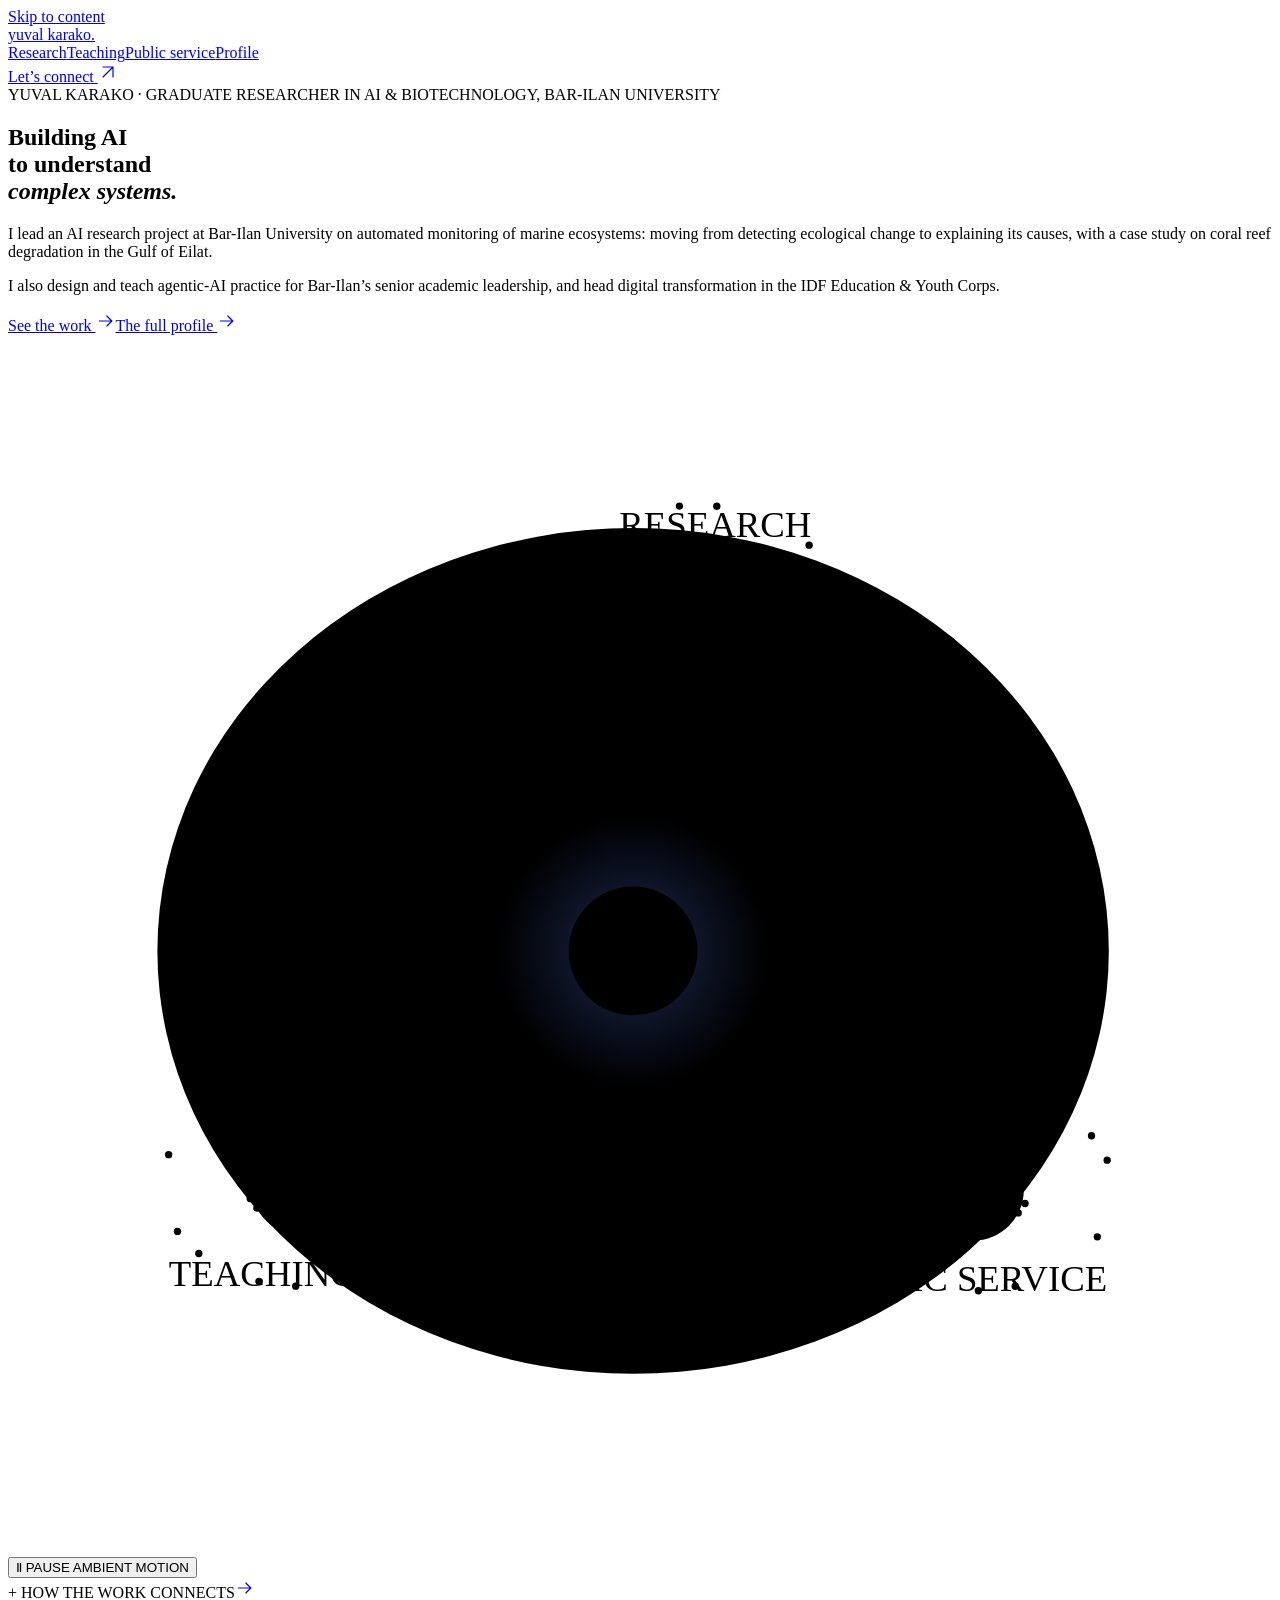
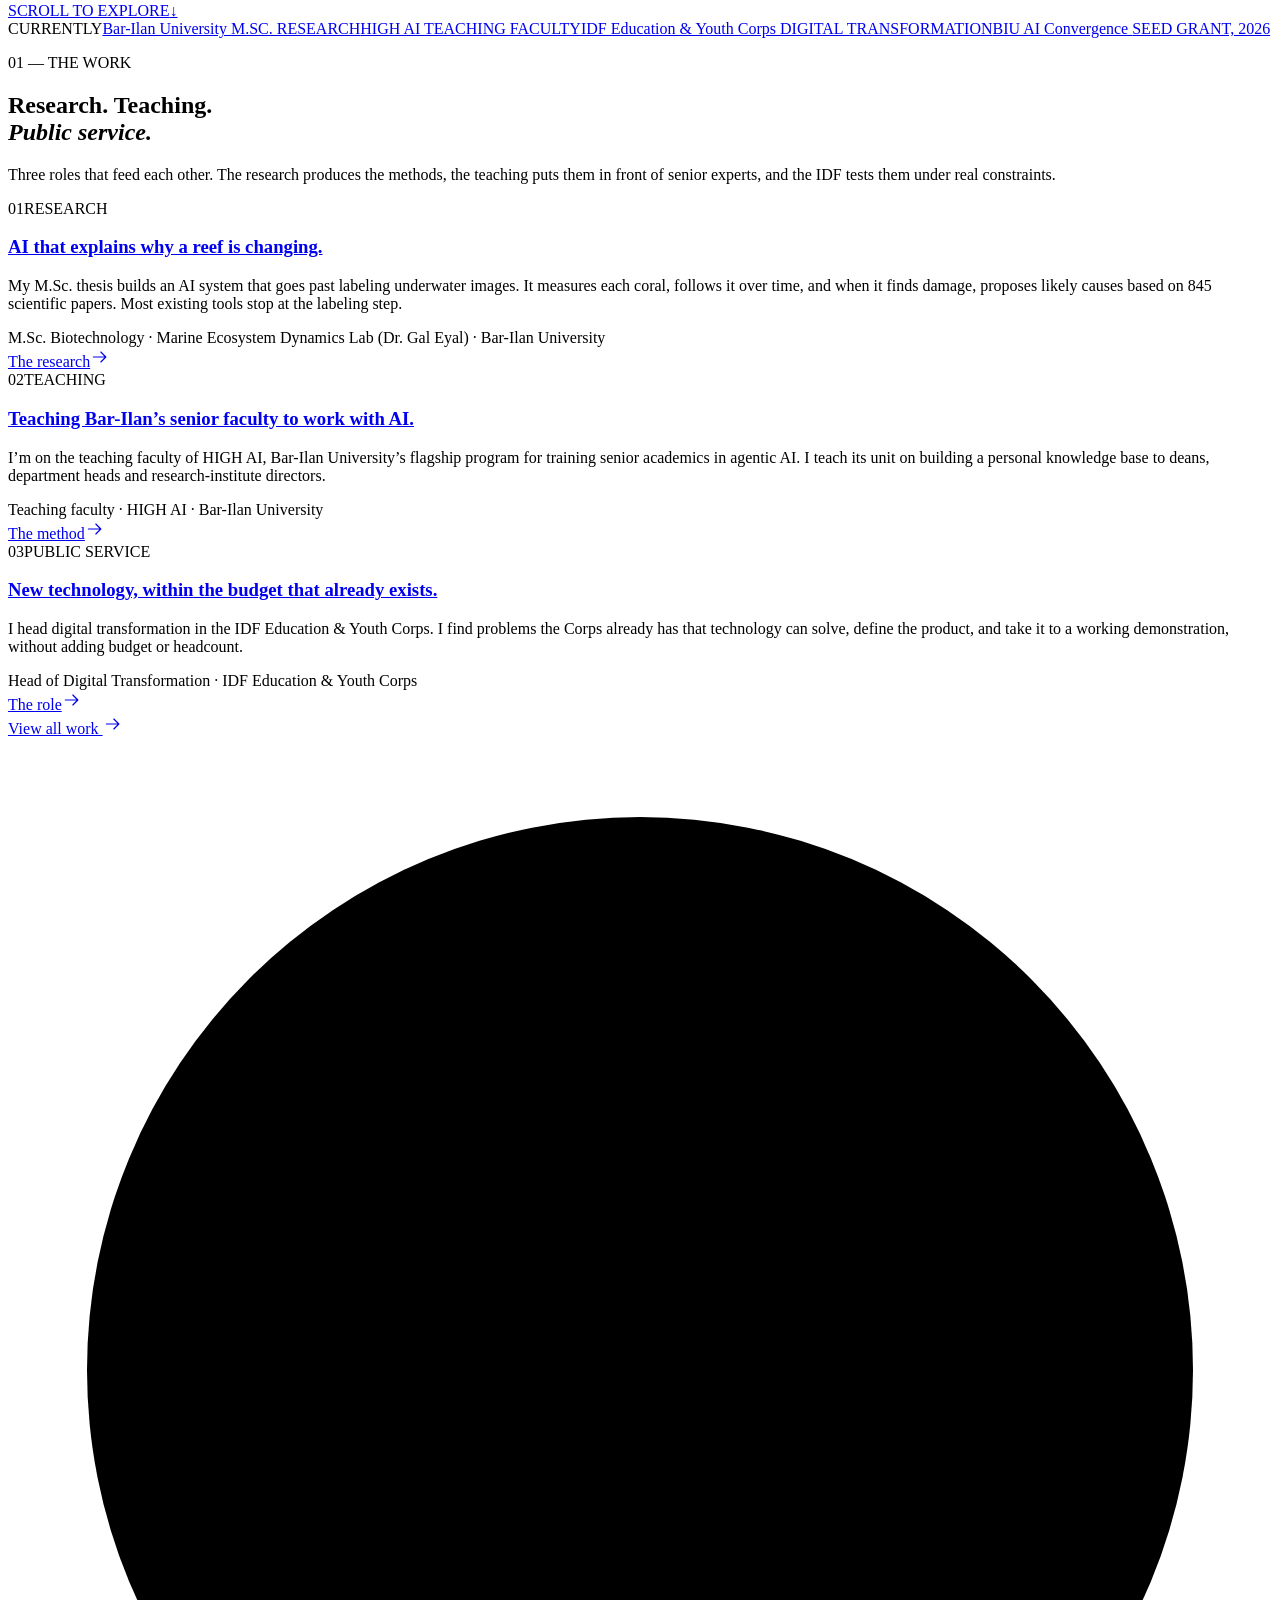
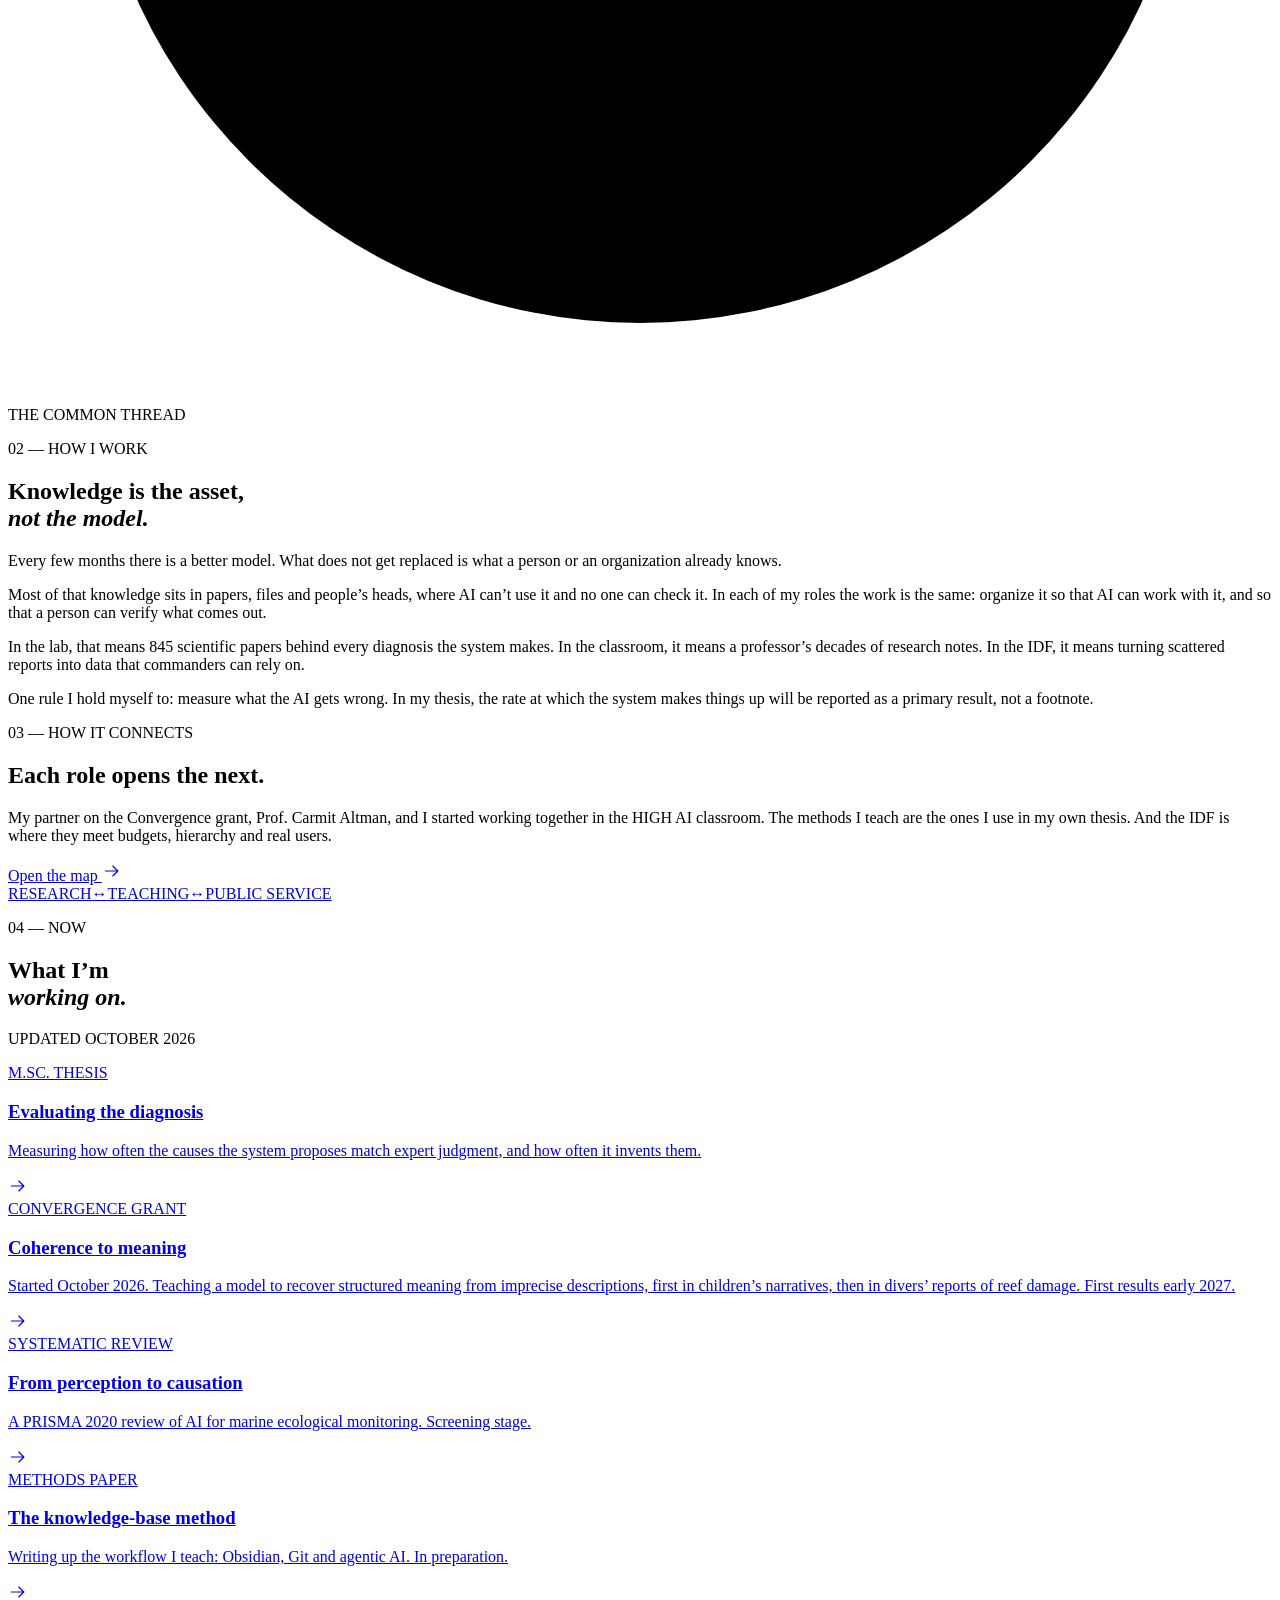
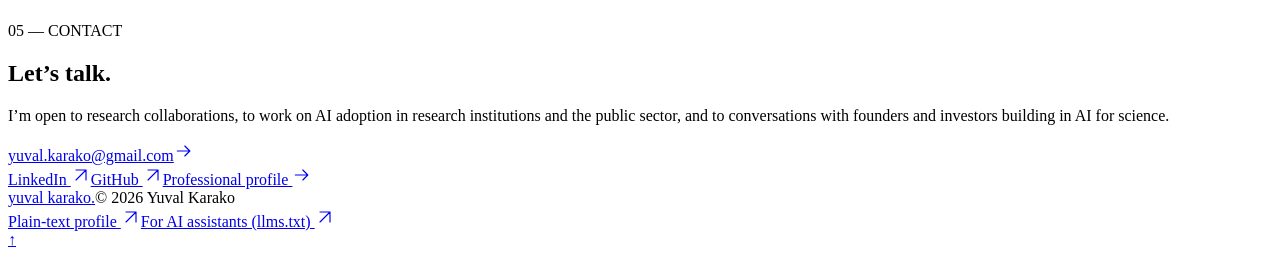
==== index.html @ a0c12404 "Publish v2-copy preview (static export) Co-Authored-By: Claude Opus 5.5 <noreply@anthropic.com>" ====
<!DOCTYPE html><html lang="en" class="dark"><head><meta charSet="utf-8"/><meta name="viewport" content="width=device-width, initial-scale=1"/><link rel="stylesheet" href="/v2-copy/_next/static/css/index.Iy-5uSA-.css" data-rsc-css-href="/v2-copy/_next/static/css/index.Iy-5uSA-.css" data-precedence="vite-rsc/importer-resources"/><link rel="modulepreload" fetchPriority="low" href="/v2-copy/_next/static/chunks/index-trCC_I7N.js"/><script src="/v2-copy/_next/static/chunks/rolldown-runtime-C4h6I3Tf.js" type="module" async=""></script><script src="/v2-copy/_next/static/chunks/framework-Bcf18AHR.js" type="module" async=""></script><link rel="modulepreload" href="/v2-copy/_next/static/chunks/layout-segment-context-DS0Pzwee.js" crossorigin=""/><link rel="modulepreload" href="/v2-copy/_next/static/chunks/knowledge-graph-C-RchjjD.js" crossorigin=""/><title>Yuval Karako — Graduate Researcher in AI &amp; Biotechnology, Bar-Ilan University</title><meta name="description" content="Yuval Karako is a graduate researcher in AI &amp; Biotechnology at Bar-Ilan University, leading an AI research project on automated monitoring of marine ecosystems. He designs and teaches agentic-AI practice for Bar-Ilan&#x27;s senior academic leadership, and heads digital transformation in the IDF Education &amp; Youth Corps."/><meta name="robots" content="noindex, nofollow"/><meta property="og:title" content="Yuval Karako — Graduate Researcher in AI &amp; Biotechnology, Bar-Ilan University"/><meta property="og:description" content="Yuval Karako is a graduate researcher in AI &amp; Biotechnology at Bar-Ilan University, leading an AI research project on automated monitoring of marine ecosystems. He designs and teaches agentic-AI practice for Bar-Ilan&#x27;s senior academic leadership, and heads digital transformation in the IDF Education &amp; Youth Corps."/><meta property="og:site_name" content="Yuval Karako"/><meta property="og:type" content="website"/><meta property="og:locale" content="en_US"/><meta name="twitter:card" content="summary"/><meta name="twitter:title" content="Yuval Karako — Graduate Researcher in AI &amp; Biotechnology, Bar-Ilan University"/><meta name="twitter:description" content="Yuval Karako is a graduate researcher in AI &amp; Biotechnology at Bar-Ilan University, leading an AI research project on automated monitoring of marine ecosystems. He designs and teaches agentic-AI practice for Bar-Ilan&#x27;s senior academic leadership, and heads digital transformation in the IDF Education &amp; Youth Corps."/><link rel="icon" href="/v2-copy/favicon.svg"/><link rel="canonical" href="https://yuvalkarako.github.io/v2-copy"/><meta name="theme-color" content="#04070c"/><link rel="preload" href="/v2-copy/fonts/newsreader-latin-normal.woff2" as="font" type="font/woff2" crossorigin="anonymous"/><script>Object.assign(((self[Symbol.for("vinext.navigationRuntime")]??={bootstrap:{routeManifest:null},functions:{}}).bootstrap.rsc??={rsc:[]}),{params:{},nav:{"pathname":"/","searchParams":[]}})</script><link rel="modulepreload" href="/v2-copy/_next/static/chunks/index-trCC_I7N.js" />
</head><body><a class="skip-link" href="#main">Skip to content</a><header class="site-header"><div class="wrap header-inner"><a class="wordmark" href="/v2-copy/" aria-label="Yuval Karako home">yuval karako<span class="brand-dot">.</span></a><nav aria-label="Main navigation"><a href="/v2-copy/work/research">Research</a><a href="/v2-copy/work/teaching">Teaching</a><a href="/v2-copy/work/public-service">Public service</a><a href="/v2-copy/profile">Profile</a></nav><a class="header-contact" href="/v2-copy/#contact">Let’s connect <svg class="arrow" width="20" height="20" viewBox="0 0 24 24" fill="none" aria-hidden="true"><path d="M6 18 18 6M6 6h12v12" stroke="currentColor" stroke-width="1.4" stroke-linecap="round" stroke-linejoin="round"></path></svg></a></div></header><main id="main"><script type="application/ld+json">{"@context":"https://schema.org","@type":"Person","@id":"https://yuvalkarako.github.io/v2-copy/#person","name":"Yuval Karako","alternateName":"יובל קרקו","url":"https://yuvalkarako.github.io/v2-copy/profile","image":"https://yuvalkarako.github.io/v2-copy/media/portrait.webp","description":"Yuval Karako is a graduate researcher in AI & Biotechnology (M.Sc.) at Bar-Ilan University's Marine Ecosystem Dynamics Lab, where he leads an AI research project that moves from detecting ecological change to explaining its causes. He is the AI research lead on a 2026 BIU AI Convergence seed grant with Prof. Carmit Altman and Dr. Gal Eyal. He teaches agentic AI and personal knowledge bases to senior faculty in HIGH AI, Bar-Ilan's flagship AI program for academics, and leads digital transformation in the IDF Education & Youth Corps.","jobTitle":["Graduate Researcher in AI & Biotechnology, Bar-Ilan University","Head of Digital Transformation, IDF Education & Youth Corps","Teaching Faculty, HIGH AI"],"award":["BIU AI Convergence seed grant, 2026"],"affiliation":{"@type":"CollegeOrUniversity","name":"Bar-Ilan University","url":"https://www.biu.ac.il/en"},"sameAs":["https://www.linkedin.com/in/yuvalkarako/","https://github.com/yuvalKarako"],"knowsAbout":["Causal reasoning with AI","Retrieval-augmented generation","Computer vision for underwater imagery","Marine ecology","Agentic AI adoption","LLM knowledge bases","Product management"]}</script><section class="hero wrap" aria-labelledby="hero-title"><div class="hero-copy"><div class="eyebrow"><span class="status-dot"></span> YUVAL KARAKO · GRADUATE RESEARCHER IN AI &amp; BIOTECHNOLOGY, BAR-ILAN UNIVERSITY</div><h1 id="hero-title">Building AI<br class="desktop-break"/> to understand<br class="desktop-break"/> <em>complex systems.</em></h1><p class="hero-deck">I lead an AI research project at Bar-Ilan University on automated monitoring of marine ecosystems: moving from detecting ecological change to explaining its causes, with a case study on coral reef degradation in the Gulf of Eilat.</p><p class="hero-deck" style="margin-top:14px">I also design and teach agentic-AI practice for Bar-Ilan’s senior academic leadership, and head digital transformation in the IDF Education &amp; Youth Corps.</p><div class="hero-actions"><a class="button-primary" href="#work">See the work <svg class="arrow" width="20" height="20" viewBox="0 0 24 24" fill="none" aria-hidden="true"><path d="M4 12h15m-6-6 6 6-6 6" stroke="currentColor" stroke-width="1.4" stroke-linecap="round" stroke-linejoin="round"></path></svg></a><a class="text-link" href="/v2-copy/profile">The full profile <svg class="arrow" width="20" height="20" viewBox="0 0 24 24" fill="none" aria-hidden="true"><path d="M4 12h15m-6-6 6 6-6 6" stroke="currentColor" stroke-width="1.4" stroke-linecap="round" stroke-linejoin="round"></path></svg></a></div></div><div class="hero-graph"><div class="knowledge-graph graph-hero "><div class="graph-drawing"><svg viewBox="0 0 550 530" aria-label="Map connecting research, teaching and public service"><defs><radialGradient id="node-glow-hero"><stop offset="0" stop-color="#6f95ff" stop-opacity=".3"></stop><stop offset="1" stop-color="#4d7cfe" stop-opacity="0"></stop></radialGradient></defs><g class="graph-orbits" aria-hidden="true"><ellipse cx="272" cy="268" rx="207" ry="184"></ellipse><ellipse cx="272" cy="268" rx="147" ry="132"></ellipse><path d="M19 268h503M272 34v463"></path></g><g class="graph-links" aria-hidden="true"><line x1="272" y1="268" x2="300" y2="118" class="selected-link"></line><line x1="272" y1="268" x2="128" y2="370" class=""></line><line x1="272" y1="268" x2="420" y2="372" class=""></line><line x1="300" y1="118" x2="128" y2="370"></line><line x1="420" y1="372" x2="300" y2="118"></line><line x1="420" y1="372" x2="128" y2="370"></line><line x1="324" y1="118" x2="272" y2="268" class="satellite-link"></line><line x1="83.02063151812894" y1="399.6676383193526" x2="128" y2="370" class="satellite-link"></line><line x1="422.0980629597799" y1="354.786154655806" x2="420" y2="372" class="satellite-link"></line><line x1="337.11523956802904" y1="152.85468607451756" x2="272" y2="268" class="satellite-link"></line><line x1="104.36682234860002" y1="366.99035572399725" x2="128" y2="370" class="satellite-link"></line><line x1="471.46854426362427" y1="348.42630549962246" x2="420" y2="372" class="satellite-link"></line><line x1="293.76994581919513" y1="134.68764341272774" x2="272" y2="268" class="satellite-link"></line><line x1="99.88344762474603" y1="331.02372265411503" x2="128" y2="370" class="satellite-link"></line><line x1="442.5439238252193" y1="377.9272881535243" x2="420" y2="372" class="satellite-link"></line><line x1="243.61559764510648" y1="134.7591375162518" x2="272" y2="268" class="satellite-link"></line><line x1="138.17160180962082" y1="354.3486752311765" x2="128" y2="370" class="satellite-link"></line><line x1="438.25838353441003" y1="413.90642115094374" x2="420" y2="372" class="satellite-link"></line><line x1="279.23446459131367" y1="109.3362564490629" x2="272" y2="268" class="satellite-link"></line><line x1="187.57667220481022" y1="360.56772164989246" x2="128" y2="370" class="satellite-link"></line><line x1="406.19778146696564" y1="386.1365681490524" x2="420" y2="372" class="satellite-link"></line><line x1="292.1579172339116" y1="74.44445269633175" x2="272" y2="268" class="satellite-link"></line><line x1="146.3523751197741" y1="381.13536105193134" x2="128" y2="370" class="satellite-link"></line><line x1="359.0522291802683" y1="373.81708830921036" x2="420" y2="372" class="satellite-link"></line><line x1="317.01092173826635" y1="105.81032256485032" x2="272" y2="268" class="satellite-link"></line><line x1="125.18606106291908" y1="413.87324444335184" x2="128" y2="370" class="satellite-link"></line><line x1="404.6217902811235" y1="358.73341305487264" x2="420" y2="372" class="satellite-link"></line><line x1="360.4557857318174" y1="123.85364744845339" x2="272" y2="268" class="satellite-link"></line><line x1="108.30037391182519" y1="379.87016621246045" x2="128" y2="370" class="satellite-link"></line><line x1="433.38394266610715" y1="329.150198964249" x2="420" y2="372" class="satellite-link"></line><line x1="311.9339550674504" y1="132.99227278989684" x2="272" y2="268" class="satellite-link"></line><line x1="69.88424379848067" y1="356.6545541859594" x2="128" y2="370" class="satellite-link"></line><line x1="441.78614184573274" y1="364.75106147282276" x2="420" y2="372" class="satellite-link"></line><line x1="276.4551810450587" y1="158.5165022404019" x2="272" y2="268" class="satellite-link"></line><line x1="119.87510303613641" y1="353.7403330916372" x2="128" y2="370" class="satellite-link"></line><line x1="473.9992134895125" y1="392.4292935315758" x2="420" y2="372" class="satellite-link"></line><line x1="276.7933127066081" y1="122.40612145394437" x2="272" y2="268" class="satellite-link"></line><line x1="160.98596476157394" y1="333.05532643068733" x2="128" y2="370" class="satellite-link"></line><line x1="424.0674727114086" y1="389.0300269265972" x2="420" y2="372" class="satellite-link"></line><line x1="251.76800574872593" y1="91.11135220367969" x2="272" y2="268" class="satellite-link"></line><line x1="151.91783844636873" y1="368.5713842709513" x2="128" y2="370" class="satellite-link"></line><line x1="378.58122185385" y1="404.243500570977" x2="420" y2="372" class="satellite-link"></line><line x1="300.1142881987852" y1="100.72019592799649" x2="272" y2="268" class="satellite-link"></line><line x1="168.99039389562606" y1="402.52605564978774" x2="128" y2="370" class="satellite-link"></line><line x1="396.1021435400155" y1="370.4074393227384" x2="420" y2="372" class="satellite-link"></line><line x1="348.5854804077499" y1="91.44330881123626" x2="272" y2="268" class="satellite-link"></line><line x1="123.7074445131457" y1="387.0013630246565" x2="128" y2="370" class="satellite-link"></line><line x1="387.5042225065914" y1="334.83081017375736" x2="420" y2="372" class="satellite-link"></line><line x1="323.1473521541704" y1="122.56505484624518" x2="272" y2="268" class="satellite-link"></line><line x1="73.73300399990282" y1="390.0580828204748" x2="128" y2="370" class="satellite-link"></line><line x1="428.3396056678248" y1="355.7967846821994" x2="420" y2="372" class="satellite-link"></line><line x1="323.0078129728814" y1="158.676116543729" x2="272" y2="268" class="satellite-link"></line><line x1="106.31073265839906" y1="362.6019979964535" x2="128" y2="370" class="satellite-link"></line><line x1="478.28964934875916" y1="359.0536716351992" x2="420" y2="372" class="satellite-link"></line><line x1="287.8682736293272" y1="132.90975915279907" x2="272" y2="268" class="satellite-link"></line><line x1="115.18346654688426" y1="327.0603657889929" x2="128" y2="370" class="satellite-link"></line><line x1="439.5681735302265" y1="382.0048031216904" x2="420" y2="372" class="satellite-link"></line><line x1="239.46952614201084" y1="123.43882369441656" x2="272" y2="268" class="satellite-link"></line><line x1="143.55299804353226" y1="356.8394664179933" x2="128" y2="370" class="satellite-link"></line><line x1="422.2334713581682" y1="415.8905504225096" x2="420" y2="372" class="satellite-link"></line><line x1="283.1510905621624" y1="105.69422787503053" x2="272" y2="268" class="satellite-link"></line><line x1="188.92097081868084" y1="372.23493781606834" x2="128" y2="370" class="satellite-link"></line><line x1="401.50116255611664" y1="383.0090098580992" x2="420" y2="372" class="satellite-link"></line><line x1="308.41786467087394" y1="74.50020293159898" x2="272" y2="268" class="satellite-link"></line><line x1="141.61459896783808" y1="384.2305717755633" x2="128" y2="370" class="satellite-link"></line><line x1="360.55079668685266" y1="362.15961943500224" x2="420" y2="372" class="satellite-link"></line><line x1="320.8791945944398" y1="109.47904310346733" x2="272" y2="268" class="satellite-link"></line><line x1="109.1881210408146" y1="411.77931890393785" x2="128" y2="370" class="satellite-link"></line><line x1="410.03588976621506" y1="356.2796362205618" x2="420" y2="372" class="satellite-link"></line><line x1="356.1601611091364" y1="135.14501735476298" x2="272" y2="268" class="satellite-link"></line><line x1="105.37869452150447" y1="375.77243081654063" x2="128" y2="370" class="satellite-link"></line><line x1="448.63084177904796" y1="333.2182915841297" x2="420" y2="372" class="satellite-link"></line><line x1="306.0090333065942" y1="134.72960738644434" x2="272" y2="268" class="satellite-link"></line></g><g class="graph-satellites" aria-hidden="true"><circle cx="324" cy="118" r="2.7" style="animation-delay:-0s"></circle><circle cx="83.02063151812894" cy="399.6676383193526" r="1.6" style="animation-delay:-1s"></circle><circle cx="422.0980629597799" cy="354.786154655806" r="1.6" style="animation-delay:-2s"></circle><circle cx="337.11523956802904" cy="152.85468607451756" r="1.6" style="animation-delay:-3s"></circle><circle cx="104.36682234860002" cy="366.99035572399725" r="1.6" style="animation-delay:-4s"></circle><circle cx="471.46854426362427" cy="348.42630549962246" r="1.6" style="animation-delay:-5s"></circle><circle cx="293.76994581919513" cy="134.68764341272774" r="1.6" style="animation-delay:-6s"></circle><circle cx="99.88344762474603" cy="331.02372265411503" r="2.7" style="animation-delay:-7s"></circle><circle cx="442.5439238252193" cy="377.9272881535243" r="1.6" style="animation-delay:-8s"></circle><circle cx="243.61559764510648" cy="134.7591375162518" r="1.6" style="animation-delay:-9s"></circle><circle cx="138.17160180962082" cy="354.3486752311765" r="1.6" style="animation-delay:-10s"></circle><circle cx="438.25838353441003" cy="413.90642115094374" r="1.6" style="animation-delay:-11s"></circle><circle cx="279.23446459131367" cy="109.3362564490629" r="1.6" style="animation-delay:-0s"></circle><circle cx="187.57667220481022" cy="360.56772164989246" r="1.6" style="animation-delay:-1s"></circle><circle cx="406.19778146696564" cy="386.1365681490524" r="2.7" style="animation-delay:-2s"></circle><circle cx="292.1579172339116" cy="74.44445269633175" r="1.6" style="animation-delay:-3s"></circle><circle cx="146.3523751197741" cy="381.13536105193134" r="1.6" style="animation-delay:-4s"></circle><circle cx="359.0522291802683" cy="373.81708830921036" r="1.6" style="animation-delay:-5s"></circle><circle cx="317.01092173826635" cy="105.81032256485032" r="1.6" style="animation-delay:-6s"></circle><circle cx="125.18606106291908" cy="413.87324444335184" r="1.6" style="animation-delay:-7s"></circle><circle cx="404.6217902811235" cy="358.73341305487264" r="1.6" style="animation-delay:-8s"></circle><circle cx="360.4557857318174" cy="123.85364744845339" r="2.7" style="animation-delay:-9s"></circle><circle cx="108.30037391182519" cy="379.87016621246045" r="1.6" style="animation-delay:-10s"></circle><circle cx="433.38394266610715" cy="329.150198964249" r="1.6" style="animation-delay:-11s"></circle><circle cx="311.9339550674504" cy="132.99227278989684" r="1.6" style="animation-delay:-0s"></circle><circle cx="69.88424379848067" cy="356.6545541859594" r="1.6" style="animation-delay:-1s"></circle><circle cx="441.78614184573274" cy="364.75106147282276" r="1.6" style="animation-delay:-2s"></circle><circle cx="276.4551810450587" cy="158.5165022404019" r="1.6" style="animation-delay:-3s"></circle><circle cx="119.87510303613641" cy="353.7403330916372" r="2.7" style="animation-delay:-4s"></circle><circle cx="473.9992134895125" cy="392.4292935315758" r="1.6" style="animation-delay:-5s"></circle><circle cx="276.7933127066081" cy="122.40612145394437" r="1.6" style="animation-delay:-6s"></circle><circle cx="160.98596476157394" cy="333.05532643068733" r="1.6" style="animation-delay:-7s"></circle><circle cx="424.0674727114086" cy="389.0300269265972" r="1.6" style="animation-delay:-8s"></circle><circle cx="251.76800574872593" cy="91.11135220367969" r="1.6" style="animation-delay:-9s"></circle><circle cx="151.91783844636873" cy="368.5713842709513" r="1.6" style="animation-delay:-10s"></circle><circle cx="378.58122185385" cy="404.243500570977" r="2.7" style="animation-delay:-11s"></circle><circle cx="300.1142881987852" cy="100.72019592799649" r="1.6" style="animation-delay:-0s"></circle><circle cx="168.99039389562606" cy="402.52605564978774" r="1.6" style="animation-delay:-1s"></circle><circle cx="396.1021435400155" cy="370.4074393227384" r="1.6" style="animation-delay:-2s"></circle><circle cx="348.5854804077499" cy="91.44330881123626" r="1.6" style="animation-delay:-3s"></circle><circle cx="123.7074445131457" cy="387.0013630246565" r="1.6" style="animation-delay:-4s"></circle><circle cx="387.5042225065914" cy="334.83081017375736" r="1.6" style="animation-delay:-5s"></circle><circle cx="323.1473521541704" cy="122.56505484624518" r="2.7" style="animation-delay:-6s"></circle><circle cx="73.73300399990282" cy="390.0580828204748" r="1.6" style="animation-delay:-7s"></circle><circle cx="428.3396056678248" cy="355.7967846821994" r="1.6" style="animation-delay:-8s"></circle><circle cx="323.0078129728814" cy="158.676116543729" r="1.6" style="animation-delay:-9s"></circle><circle cx="106.31073265839906" cy="362.6019979964535" r="1.6" style="animation-delay:-10s"></circle><circle cx="478.28964934875916" cy="359.0536716351992" r="1.6" style="animation-delay:-11s"></circle><circle cx="287.8682736293272" cy="132.90975915279907" r="1.6" style="animation-delay:-0s"></circle><circle cx="115.18346654688426" cy="327.0603657889929" r="2.7" style="animation-delay:-1s"></circle><circle cx="439.5681735302265" cy="382.0048031216904" r="1.6" style="animation-delay:-2s"></circle><circle cx="239.46952614201084" cy="123.43882369441656" r="1.6" style="animation-delay:-3s"></circle><circle cx="143.55299804353226" cy="356.8394664179933" r="1.6" style="animation-delay:-4s"></circle><circle cx="422.2334713581682" cy="415.8905504225096" r="1.6" style="animation-delay:-5s"></circle><circle cx="283.1510905621624" cy="105.69422787503053" r="1.6" style="animation-delay:-6s"></circle><circle cx="188.92097081868084" cy="372.23493781606834" r="1.6" style="animation-delay:-7s"></circle><circle cx="401.50116255611664" cy="383.0090098580992" r="2.7" style="animation-delay:-8s"></circle><circle cx="308.41786467087394" cy="74.50020293159898" r="1.6" style="animation-delay:-9s"></circle><circle cx="141.61459896783808" cy="384.2305717755633" r="1.6" style="animation-delay:-10s"></circle><circle cx="360.55079668685266" cy="362.15961943500224" r="1.6" style="animation-delay:-11s"></circle><circle cx="320.8791945944398" cy="109.47904310346733" r="1.6" style="animation-delay:-0s"></circle><circle cx="109.1881210408146" cy="411.77931890393785" r="1.6" style="animation-delay:-1s"></circle><circle cx="410.03588976621506" cy="356.2796362205618" r="1.6" style="animation-delay:-2s"></circle><circle cx="356.1601611091364" cy="135.14501735476298" r="2.7" style="animation-delay:-3s"></circle><circle cx="105.37869452150447" cy="375.77243081654063" r="1.6" style="animation-delay:-4s"></circle><circle cx="448.63084177904796" cy="333.2182915841297" r="1.6" style="animation-delay:-5s"></circle><circle cx="306.0090333065942" cy="134.72960738644434" r="1.6" style="animation-delay:-6s"></circle></g><g class="graph-hub" aria-hidden="true"><circle cx="272" cy="268" r="59" fill="url(#node-glow-hero)"></circle><circle class="hub-outer" cx="272" cy="268" r="28"></circle><circle class="hub-inner" cx="272" cy="268" r="21"></circle><text x="272" y="273" text-anchor="middle">YK</text></g><a href="/v2-copy/work/research" aria-label="Explore AI that explains ecological change" class="graph-node is-selected"><circle class="node-target" cx="300" cy="118" r="22"></circle><circle class="node-ring" cx="300" cy="118" r="12"></circle><circle class="node-core" cx="300" cy="118" r="4.5"></circle><text x="266" y="88">RESEARCH</text></a><a href="/v2-copy/work/teaching" aria-label="Explore Teaching agentic AI" class="graph-node "><circle class="node-target" cx="128" cy="370" r="22"></circle><circle class="node-ring" cx="128" cy="370" r="12"></circle><circle class="node-core" cx="128" cy="370" r="4.5"></circle><text x="70" y="414">TEACHING</text></a><a href="/v2-copy/work/public-service" aria-label="Explore Digital transformation in the IDF" class="graph-node "><circle class="node-target" cx="420" cy="372" r="22"></circle><circle class="node-ring" cx="420" cy="372" r="12"></circle><circle class="node-core" cx="420" cy="372" r="4.5"></circle><text x="352" y="416">PUBLIC SERVICE</text></a><g class="graph-coordinates" aria-hidden="true"><path d="M516 34v14m-7-7h14M27 470v14m-7-7h14"></path></g></svg><button class="motion-control mono" aria-pressed="false" aria-label="Pause graph animation">Ⅱ PAUSE<span> AMBIENT MOTION</span></button></div></div><div class="graph-caption"><span class="tiny-cross">+</span> HOW THE WORK CONNECTS<a href="/v2-copy/map" aria-label="Open the map"><svg class="arrow" width="20" height="20" viewBox="0 0 24 24" fill="none" aria-hidden="true"><path d="M4 12h15m-6-6 6 6-6 6" stroke="currentColor" stroke-width="1.4" stroke-linecap="round" stroke-linejoin="round"></path></svg></a></div></div><a class="scroll-cue" href="#work"><span>SCROLL TO EXPLORE</span><span>↓</span></a></section><div class="affiliation-strip"><div class="wrap affiliation-inner"><span class="mono strip-label">CURRENTLY</span><a href="https://sites.biu.ac.il/en/marine-ecosystem-dynamics-lab">Bar-Ilan University <span>M.SC. RESEARCH</span></a><a href="/v2-copy/work/teaching">HIGH AI <span>TEACHING FACULTY</span></a><a href="/v2-copy/work/public-service">IDF Education &amp; Youth Corps <span>DIGITAL TRANSFORMATION</span></a><a href="/v2-copy/work/research">BIU AI Convergence <span>SEED GRANT, 2026</span></a></div></div><section class="section wrap" id="work" aria-labelledby="work-title"><div class="section-top"><div><p class="eyebrow">01 — THE WORK</p><h2 id="work-title">Research. Teaching.<br/><em>Public service.</em></h2></div><p class="section-intro">Three roles that feed each other. The research produces the methods, the teaching puts them in front of senior experts, and the IDF tests them under real constraints.</p></div><article class="work-row"><div class="work-index"><span class="mono">0<!-- -->1</span><span class="eyebrow">RESEARCH</span></div><div class="work-copy"><h3><a href="/v2-copy/work/research">AI that explains why a reef is changing.</a></h3><p>My M.Sc. thesis builds an AI system that goes past labeling underwater images. It measures each coral, follows it over time, and when it finds damage, proposes likely causes based on 845 scientific papers. Most existing tools stop at the labeling step.</p><div class="work-meta mono">M.Sc. Biotechnology · Marine Ecosystem Dynamics Lab (Dr. Gal Eyal) · Bar-Ilan University</div></div><a class="work-go" href="/v2-copy/work/research" aria-label="Explore AI that explains ecological change"><span>The research</span><svg class="arrow" width="20" height="20" viewBox="0 0 24 24" fill="none" aria-hidden="true"><path d="M4 12h15m-6-6 6 6-6 6" stroke="currentColor" stroke-width="1.4" stroke-linecap="round" stroke-linejoin="round"></path></svg></a></article><article class="work-row"><div class="work-index"><span class="mono">0<!-- -->2</span><span class="eyebrow">TEACHING</span></div><div class="work-copy"><h3><a href="/v2-copy/work/teaching">Teaching Bar-Ilan’s senior faculty to work with AI.</a></h3><p>I’m on the teaching faculty of HIGH AI, Bar-Ilan University’s flagship program for training senior academics in agentic AI. I teach its unit on building a personal knowledge base to deans, department heads and research-institute directors.</p><div class="work-meta mono">Teaching faculty · HIGH AI · Bar-Ilan University</div></div><a class="work-go" href="/v2-copy/work/teaching" aria-label="Explore Teaching agentic AI"><span>The method</span><svg class="arrow" width="20" height="20" viewBox="0 0 24 24" fill="none" aria-hidden="true"><path d="M4 12h15m-6-6 6 6-6 6" stroke="currentColor" stroke-width="1.4" stroke-linecap="round" stroke-linejoin="round"></path></svg></a></article><article class="work-row"><div class="work-index"><span class="mono">0<!-- -->3</span><span class="eyebrow">PUBLIC SERVICE</span></div><div class="work-copy"><h3><a href="/v2-copy/work/public-service">New technology, within the budget that already exists.</a></h3><p>I head digital transformation in the IDF Education &amp; Youth Corps. I find problems the Corps already has that technology can solve, define the product, and take it to a working demonstration, without adding budget or headcount.</p><div class="work-meta mono">Head of Digital Transformation · IDF Education &amp; Youth Corps</div></div><a class="work-go" href="/v2-copy/work/public-service" aria-label="Explore Digital transformation in the IDF"><span>The role</span><svg class="arrow" width="20" height="20" viewBox="0 0 24 24" fill="none" aria-hidden="true"><path d="M4 12h15m-6-6 6 6-6 6" stroke="currentColor" stroke-width="1.4" stroke-linecap="round" stroke-linejoin="round"></path></svg></a></article><a class="text-link work-all" href="/v2-copy/work">View all work <svg class="arrow" width="20" height="20" viewBox="0 0 24 24" fill="none" aria-hidden="true"><path d="M4 12h15m-6-6 6 6-6 6" stroke="currentColor" stroke-width="1.4" stroke-linecap="round" stroke-linejoin="round"></path></svg></a></section><section class="pattern-section" id="perspective" aria-labelledby="pattern-title"><div class="wrap pattern-grid"><div class="pattern-mark" aria-hidden="true"><svg viewBox="0 0 240 240"><path d="M32 120H208M120 32V208M58 58L182 182M58 182L182 58"></path><circle cx="120" cy="120" r="72"></circle><circle cx="120" cy="120" r="105"></circle><circle class="pattern-center" cx="120" cy="120" r="7"></circle></svg><span class="mono">THE COMMON THREAD</span></div><div><p class="eyebrow">02 — HOW I WORK</p><h2 id="pattern-title">Knowledge is the asset,<br/><em>not the model.</em></h2><p class="pattern-lead">Every few months there is a better model. What does not get replaced is what a person or an organization already knows.</p><p>Most of that knowledge sits in papers, files and people’s heads, where AI can’t use it and no one can check it. In each of my roles the work is the same: organize it so that AI can work with it, and so that a person can verify what comes out.</p><p>In the lab, that means 845 scientific papers behind every diagnosis the system makes. In the classroom, it means a professor’s decades of research notes. In the IDF, it means turning scattered reports into data that commanders can rely on.</p><p>One rule I hold myself to: measure what the AI gets wrong. In my thesis, the rate at which the system makes things up will be reported as a primary result, not a footnote.</p></div></div></section><section class="section wrap map-teaser" id="connections"><div><p class="eyebrow">03 — HOW IT CONNECTS</p><h2>Each role opens the next.</h2><p class="map-copy">My partner on the Convergence grant, Prof. Carmit Altman, and I started working together in the HIGH AI classroom. The methods I teach are the ones I use in my own thesis. And the IDF is where they meet budgets, hierarchy and real users.</p><a href="/v2-copy/map" class="text-link">Open the map <svg class="arrow" width="20" height="20" viewBox="0 0 24 24" fill="none" aria-hidden="true"><path d="M4 12h15m-6-6 6 6-6 6" stroke="currentColor" stroke-width="1.4" stroke-linecap="round" stroke-linejoin="round"></path></svg></a></div><a class="map-path" href="/v2-copy/map" aria-label="Open the map"><span><i></i>RESEARCH</span><b>↔</b><span class="active"><i></i>TEACHING</span><b>↔</b><span><i></i>PUBLIC SERVICE</span></a></section><section class="frontier-section" id="now"><div class="wrap frontier-grid"><div><p class="eyebrow"><span class="status-dot"></span> 04 — NOW</p><h2>What I’m<br/><em>working on.</em></h2><p class="mono updated">UPDATED OCTOBER 2026</p></div><div class="frontier-list"><a class="frontier-item" href="/v2-copy/work/research"><div><span class="mono frontier-type">M.SC. THESIS</span><h3>Evaluating the diagnosis</h3><p>Measuring how often the causes the system proposes match expert judgment, and how often it invents them.</p></div><svg class="arrow" width="20" height="20" viewBox="0 0 24 24" fill="none" aria-hidden="true"><path d="M4 12h15m-6-6 6 6-6 6" stroke="currentColor" stroke-width="1.4" stroke-linecap="round" stroke-linejoin="round"></path></svg></a><a class="frontier-item" href="/v2-copy/work/research"><div><span class="mono frontier-type">CONVERGENCE GRANT</span><h3>Coherence to meaning</h3><p>Started October 2026. Teaching a model to recover structured meaning from imprecise descriptions, first in children’s narratives, then in divers’ reports of reef damage. First results early 2027.</p></div><svg class="arrow" width="20" height="20" viewBox="0 0 24 24" fill="none" aria-hidden="true"><path d="M4 12h15m-6-6 6 6-6 6" stroke="currentColor" stroke-width="1.4" stroke-linecap="round" stroke-linejoin="round"></path></svg></a><a class="frontier-item" href="/v2-copy/work/research"><div><span class="mono frontier-type">SYSTEMATIC REVIEW</span><h3>From perception to causation</h3><p>A PRISMA 2020 review of AI for marine ecological monitoring. Screening stage.</p></div><svg class="arrow" width="20" height="20" viewBox="0 0 24 24" fill="none" aria-hidden="true"><path d="M4 12h15m-6-6 6 6-6 6" stroke="currentColor" stroke-width="1.4" stroke-linecap="round" stroke-linejoin="round"></path></svg></a><a class="frontier-item" href="/v2-copy/work/teaching"><div><span class="mono frontier-type">METHODS PAPER</span><h3>The knowledge-base method</h3><p>Writing up the workflow I teach: Obsidian, Git and agentic AI. In preparation.</p></div><svg class="arrow" width="20" height="20" viewBox="0 0 24 24" fill="none" aria-hidden="true"><path d="M4 12h15m-6-6 6 6-6 6" stroke="currentColor" stroke-width="1.4" stroke-linecap="round" stroke-linejoin="round"></path></svg></a></div></div></section><section class="section wrap contact-section" id="contact"><p class="eyebrow">05 — CONTACT</p><h2>Let’s talk.</h2><p>I’m open to research collaborations, to work on AI adoption in research institutions and the public sector, and to conversations with founders and investors building in AI for science.</p><a class="contact-email" href="mailto:yuval.karako@gmail.com">yuval.karako@gmail.com<svg class="arrow" width="20" height="20" viewBox="0 0 24 24" fill="none" aria-hidden="true"><path d="M4 12h15m-6-6 6 6-6 6" stroke="currentColor" stroke-width="1.4" stroke-linecap="round" stroke-linejoin="round"></path></svg></a><div class="contact-links"><a href="https://www.linkedin.com/in/yuvalkarako/" target="_blank" rel="noreferrer">LinkedIn <svg class="arrow" width="20" height="20" viewBox="0 0 24 24" fill="none" aria-hidden="true"><path d="M6 18 18 6M6 6h12v12" stroke="currentColor" stroke-width="1.4" stroke-linecap="round" stroke-linejoin="round"></path></svg></a><a href="https://github.com/yuvalKarako" target="_blank" rel="noreferrer">GitHub <svg class="arrow" width="20" height="20" viewBox="0 0 24 24" fill="none" aria-hidden="true"><path d="M6 18 18 6M6 6h12v12" stroke="currentColor" stroke-width="1.4" stroke-linecap="round" stroke-linejoin="round"></path></svg></a><a href="/v2-copy/profile">Professional profile <svg class="arrow" width="20" height="20" viewBox="0 0 24 24" fill="none" aria-hidden="true"><path d="M4 12h15m-6-6 6 6-6 6" stroke="currentColor" stroke-width="1.4" stroke-linecap="round" stroke-linejoin="round"></path></svg></a></div></section></main><footer class="site-footer"><div class="wrap footer-inner"><a class="wordmark" href="/v2-copy/">yuval karako<span class="brand-dot">.</span></a><span class="mono">© <!-- -->2026<!-- --> Yuval Karako</span><div><a href="/v2-copy/profile.md">Plain-text profile <svg class="arrow" width="20" height="20" viewBox="0 0 24 24" fill="none" aria-hidden="true"><path d="M6 18 18 6M6 6h12v12" stroke="currentColor" stroke-width="1.4" stroke-linecap="round" stroke-linejoin="round"></path></svg></a><a href="/v2-copy/llms.txt">For AI assistants (llms.txt) <svg class="arrow" width="20" height="20" viewBox="0 0 24 24" fill="none" aria-hidden="true"><path d="M6 18 18 6M6 6h12v12" stroke="currentColor" stroke-width="1.4" stroke-linecap="round" stroke-linejoin="round"></path></svg></a></div><a href="#main" class="back-top" aria-label="Back to top">↑</a></div></footer><script type="module" src="/v2-copy/_next/static/chunks/index-trCC_I7N.js" id="_R_" async=""></script><script>((self[Symbol.for("vinext.navigationRuntime")]??={bootstrap:{routeManifest:null},functions:{}}).bootstrap.rsc??={rsc:[]}).rsc.push("0:{\"page:/\":\"$L1\",\"layout:/\":\"$L2\",\"route:/\":\"$L3\",\"__route\":\"route:/\",\"__interceptionContext\":null,\"__layoutIds\":[\"layout:/\"],\"__rootLayout\":\"/\",\"__bfcacheSegmentIdentities\":{\"layout:/\":\"[\\\"layout\\\",\\\"layout:/\\\",\\\"root-boundary:/\\\",\\\"\\\"]\",\"page:/\":\"[\\\"page\\\",\\\"page:/\\\",\\\"root-boundary:/\\\",\\\"\\\"]\"},\"__srcPage\":[\"page\"],\"__layoutFlags\":{\"layout:/\":\"s\"},\"__artifactCompatibility\":{\"schemaVersion\":1,\"graphVersion\":\"app-route-graph:1177fd80f83fa7b0\",\"deploymentVersion\":\"1558a5f6-1fba-4acf-bede-26286d07ba30\",\"appElementsSchemaVersion\":1,\"rscPayloadSchemaVersion\":1,\"rootBoundaryId\":\"/\",\"renderEpoch\":null}}\n")</script><script>((self[Symbol.for("vinext.navigationRuntime")]??={bootstrap:{routeManifest:null},functions:{}}).bootstrap.rsc??={rsc:[]}).rsc.push("4:I[\"86a279a58990\",[],\"Children\",1]\n")</script><script>((self[Symbol.for("vinext.navigationRuntime")]??={bootstrap:{routeManifest:null},functions:{}}).bootstrap.rsc??={rsc:[]}).rsc.push("5:I[\"9d9092f72f0a\",[],\"GlobalErrorBoundary\",1]\n")</script><script>((self[Symbol.for("vinext.navigationRuntime")]??={bootstrap:{routeManifest:null},functions:{}}).bootstrap.rsc??={rsc:[]}).rsc.push("6:I[\"92f9ab31d553\",[],\"default\",1]\n")</script><script>((self[Symbol.for("vinext.navigationRuntime")]??={bootstrap:{routeManifest:null},functions:{}}).bootstrap.rsc??={rsc:[]}).rsc.push("7:I[\"9d9092f72f0a\",[],\"ErrorBoundary\",1]\n")</script><script>((self[Symbol.for("vinext.navigationRuntime")]??={bootstrap:{routeManifest:null},functions:{}}).bootstrap.rsc??={rsc:[]}).rsc.push("8:I[\"642557e3b4e0\",[],\"LayoutSegmentProvider\",1]\n")</script><script>((self[Symbol.for("vinext.navigationRuntime")]??={bootstrap:{routeManifest:null},functions:{}}).bootstrap.rsc??={rsc:[]}).rsc.push("9:I[\"86a279a58990\",[],\"Slot\",1]\n")</script><script>((self[Symbol.for("vinext.navigationRuntime")]??={bootstrap:{routeManifest:null},functions:{}}).bootstrap.rsc??={rsc:[]}).rsc.push("a:I[\"9d9092f72f0a\",[],\"NotFoundBoundary\",1]\n")</script><script>((self[Symbol.for("vinext.navigationRuntime")]??={bootstrap:{routeManifest:null},functions:{}}).bootstrap.rsc??={rsc:[]}).rsc.push("b:I[\"62a36774a7b0\",[],\"AppRouterScrollTarget\",1]\n")</script><script>((self[Symbol.for("vinext.navigationRuntime")]??={bootstrap:{routeManifest:null},functions:{}}).bootstrap.rsc??={rsc:[]}).rsc.push("c:I[\"9d9092f72f0a\",[],\"RedirectBoundary\",1]\n")</script><script>((self[Symbol.for("vinext.navigationRuntime")]??={bootstrap:{routeManifest:null},functions:{}}).bootstrap.rsc??={rsc:[]}).rsc.push(":HL[\"/v2-copy/_next/static/css/index.Iy-5uSA-.css\",\"style\"     ]\n")</script><script>((self[Symbol.for("vinext.navigationRuntime")]??={bootstrap:{routeManifest:null},functions:{}}).bootstrap.rsc??={rsc:[]}).rsc.push(":HL[\"/v2-copy/fonts/newsreader-latin-normal.woff2\",\"font\",{\"crossOrigin\":\"anonymous\",\"type\":\"font/woff2\"}]\n")</script><script>((self[Symbol.for("vinext.navigationRuntime")]??={bootstrap:{routeManifest:null},functions:{}}).bootstrap.rsc??={rsc:[]}).rsc.push("2:[[[\"$\",\"link\",\"css:/v2-copy/_next/static/css/index.Iy-5uSA-.css\",{\"rel\":\"stylesheet\",\"precedence\":\"vite-rsc/importer-resources\",\"href\":\"/v2-copy/_next/static/css/index.Iy-5uSA-.css\",\"data-rsc-css-href\":\"/v2-copy/_next/static/css/index.Iy-5uSA-.css\"}],\"$undefined\"],[\"$\",\"html\",null,{\"lang\":\"en\",\"className\":\"dark\",\"children\":[[\"$\",\"head\",null,{\"children\":[[\"$\",\"meta\",null,{\"name\":\"theme-color\",\"content\":\"#04070c\"}],[\"$\",\"link\",null,{\"rel\":\"preload\",\"href\":\"/v2-copy/fonts/newsreader-latin-normal.woff2\",\"as\":\"font\",\"type\":\"font/woff2\",\"crossOrigin\":\"anonymous\"}]]}],[\"$\",\"body\",null,{\"children\":[[\"$\",\"a\",null,{\"className\":\"skip-link\",\"href\":\"#main\",\"children\":\"Skip to content\"}],[\"$\",\"header\",null,{\"className\":\"site-header\",\"children\":[\"$\",\"div\",null,{\"className\":\"wrap header-inner\",\"children\":[[\"$\",\"a\",null,{\"className\":\"wordmark\",\"href\":\"/v2-copy/\",\"aria-label\":\"Yuval Karako home\",\"children\":[\"yuval karako\",[\"$\",\"span\",null,{\"className\":\"brand-dot\",\"children\":\".\"}]]}],[\"$\",\"nav\",null,{\"aria-label\":\"Main navigation\",\"children\":[[\"$\",\"a\",null,{\"href\":\"/v2-copy/work/research\",\"children\":\"Research\"}],[\"$\",\"a\",null,{\"href\":\"/v2-copy/work/teaching\",\"children\":\"Teaching\"}],[\"$\",\"a\",null,{\"href\":\"/v2-copy/work/public-service\",\"children\":\"Public service\"}],[\"$\",\"a\",null,{\"href\":\"/v2-copy/profile\",\"children\":\"Profile\"}]]}],[\"$\",\"a\",null,{\"className\":\"header-contact\",\"href\":\"/v2-copy/#contact\",\"children\":[\"Let’s connect \",[\"$\",\"svg\",null,{\"className\":\"arrow\",\"width\":\"20\",\"height\":\"20\",\"viewBox\":\"0 0 24 24\",\"fill\":\"none\",\"aria-hidden\":\"true\",\"children\":[\"$\",\"path\",null,{\"d\":\"M6 18 18 6M6 6h12v12\",\"stroke\":\"currentColor\",\"strokeWidth\":\"1.4\",\"strokeLinecap\":\"round\",\"strokeLinejoin\":\"round\"}]}]]}]]}]}],[\"$\",\"$L4\",null,{}],[\"$\",\"footer\",null,{\"className\":\"site-footer\",\"children\":[\"$\",\"div\",null,{\"className\":\"wrap footer-inner\",\"children\":[[\"$\",\"a\",null,{\"className\":\"wordmark\",\"href\":\"/v2-copy/\",\"children\":[\"yuval karako\",[\"$\",\"span\",null,{\"className\":\"brand-dot\",\"children\":\".\"}]]}],[\"$\",\"span\",null,{\"className\":\"mono\",\"children\":[\"© \",\"2026\",\" Yuval Karako\"]}],[\"$\",\"div\",null,{\"children\":[[\"$\",\"a\",null,{\"href\":\"/v2-copy/profile.md\",\"children\":[\"Plain-text profile \",[\"$\",\"svg\",null,{\"className\":\"arrow\",\"width\":\"20\",\"height\":\"20\",\"viewBox\":\"0 0 24 24\",\"fill\":\"none\",\"aria-hidden\":\"true\",\"children\":[\"$\",\"path\",null,{\"d\":\"M6 18 18 6M6 6h12v12\",\"stroke\":\"currentColor\",\"strokeWidth\":\"1.4\",\"strokeLinecap\":\"round\",\"strokeLinejoin\":\"round\"}]}]]}],[\"$\",\"a\",null,{\"href\":\"/v2-copy/llms.txt\",\"children\":[\"For AI assistants (llms.txt) \",[\"$\",\"svg\",null,{\"className\":\"arrow\",\"width\":\"20\",\"height\":\"20\",\"viewBox\":\"0 0 24 24\",\"fill\":\"none\",\"aria-hidden\":\"true\",\"children\":[\"$\",\"path\",null,{\"d\":\"M6 18 18 6M6 6h12v12\",\"stroke\":\"currentColor\",\"strokeWidth\":\"1.4\",\"strokeLinecap\":\"round\",\"strokeLinejoin\":\"round\"}]}]]}]]}],[\"$\",\"a\",null,{\"href\":\"#main\",\"className\":\"back-top\",\"aria-label\":\"Back to top\",\"children\":\"↑\"}]]}]}]]}]]}]]\n")</script><script>((self[Symbol.for("vinext.navigationRuntime")]??={bootstrap:{routeManifest:null},functions:{}}).bootstrap.rsc??={rsc:[]}).rsc.push("3:[[[\"$\",\"meta\",null,{\"charSet\":\"utf-8\"}],[[\"$\",\"title\",\"0\",{\"children\":\"Yuval Karako — Graduate Researcher in AI \u0026 Biotechnology, Bar-Ilan University\"}],[\"$\",\"meta\",\"1\",{\"name\":\"description\",\"content\":\"Yuval Karako is a graduate researcher in AI \u0026 Biotechnology at Bar-Ilan University, leading an AI research project on automated monitoring of marine ecosystems. He designs and teaches agentic-AI practice for Bar-Ilan's senior academic leadership, and heads digital transformation in the IDF Education \u0026 Youth Corps.\"}],[\"$\",\"meta\",\"2\",{\"name\":\"robots\",\"content\":\"noindex, nofollow\"}],[\"$\",\"meta\",\"3\",{\"property\":\"og:title\",\"content\":\"Yuval Karako — Graduate Researcher in AI \u0026 Biotechnology, Bar-Ilan University\"}],[\"$\",\"meta\",\"4\",{\"property\":\"og:description\",\"content\":\"Yuval Karako is a graduate researcher in AI \u0026 Biotechnology at Bar-Ilan University, leading an AI research project on automated monitoring of marine ecosystems. He designs and teaches agentic-AI practice for Bar-Ilan's senior academic leadership, and heads digital transformation in the IDF Education \u0026 Youth Corps.\"}],[\"$\",\"meta\",\"5\",{\"property\":\"og:site_name\",\"content\":\"Yuval Karako\"}],[\"$\",\"meta\",\"6\",{\"property\":\"og:type\",\"content\":\"website\"}],[\"$\",\"meta\",\"7\",{\"property\":\"og:locale\",\"content\":\"en_US\"}],[\"$\",\"meta\",\"8\",{\"name\":\"twitter:card\",\"content\":\"summary\"}],[\"$\",\"meta\",\"9\",{\"name\":\"twitter:title\",\"content\":\"Yuval Karako — Graduate Researcher in AI \u0026 Biotechnology, Bar-Ilan University\"}],[\"$\",\"meta\",\"10\",{\"name\":\"twitter:description\",\"content\":\"Yuval Karako is a graduate researcher in AI \u0026 Biotechnology at Bar-Ilan University, leading an AI research project on automated monitoring of marine ecosystems. He designs and teaches agentic-AI practice for Bar-Ilan's senior academic leadership, and heads digital transformation in the IDF Education \u0026 Youth Corps.\"}],[\"$\",\"link\",\"11\",{\"data-vinext-streamed-icon\":\"$undefined\",\"rel\":\"icon\",\"href\":\"/v2-copy/favicon.svg\",\"type\":\"$undefined\",\"sizes\":\"$undefined\",\"color\":\"$undefined\",\"media\":\"$undefined\",\"fetchPriority\":\"$undefined\"}],[\"$\",\"link\",\"12\",{\"rel\":\"canonical\",\"href\":\"https://yuvalkarako.github.io/v2-copy\"}]],[[\"$\",\"meta\",\"0\",{\"name\":\"viewport\",\"content\":\"width=device-width, initial-scale=1\"}]]],[\"$\",\"$L5\",null,{\"fallback\":\"$6\",\"children\":[\"$\",\"$L7\",null,{\"fallback\":\"$6\",\"children\":[\"$\",\"$L8\",null,{\"providerId\":\"layout:/\",\"segmentMap\":{\"children\":[]},\"children\":[\"$\",\"$L9\",null,{\"id\":\"layout:/\",\"parallelSlots\":\"$undefined\",\"children\":[\"$\",\"$La\",null,{\"resetKey\":\"\",\"fallback\":[\"$\",\"main\",null,{\"id\":\"main\",\"className\":\"wrap not-found\",\"children\":[[\"$\",\"p\",null,{\"className\":\"eyebrow\",\"children\":\"404 — PAGE NOT FOUND\"}],[\"$\",\"h1\",null,{\"children\":\"This page isn’t here.\"}],[\"$\",\"p\",null,{\"children\":\"There is still plenty to explore.\"}],[\"$\",\"a\",null,{\"className\":\"text-link\",\"href\":\"/v2-copy/\",\"children\":[\"Back to the beginning\",[\"$\",\"svg\",null,{\"className\":\"arrow\",\"width\":\"20\",\"height\":\"20\",\"viewBox\":\"0 0 24 24\",\"fill\":\"none\",\"aria-hidden\":\"true\",\"children\":[\"$\",\"path\",null,{\"d\":\"M4 12h15m-6-6 6 6-6 6\",\"stroke\":\"currentColor\",\"strokeWidth\":\"1.4\",\"strokeLinecap\":\"round\",\"strokeLinejoin\":\"round\"}]}]]}]]}],\"children\":[\"$\",\"$La\",null,{\"resetKey\":\"\",\"fallback\":[\"$\",\"main\",null,{\"id\":\"main\",\"className\":\"wrap not-found\",\"children\":[[\"$\",\"p\",null,{\"className\":\"eyebrow\",\"children\":\"404 — PAGE NOT FOUND\"}],[\"$\",\"h1\",null,{\"children\":\"This page isn’t here.\"}],[\"$\",\"p\",null,{\"children\":\"There is still plenty to explore.\"}],[\"$\",\"a\",null,{\"className\":\"text-link\",\"href\":\"/v2-copy/\",\"children\":[\"Back to the beginning\",[\"$\",\"svg\",null,{\"className\":\"arrow\",\"width\":\"20\",\"height\":\"20\",\"viewBox\":\"0 0 24 24\",\"fill\":\"none\",\"aria-hidden\":\"true\",\"children\":[\"$\",\"path\",null,{\"d\":\"M4 12h15m-6-6 6 6-6 6\",\"stroke\":\"currentColor\",\"strokeWidth\":\"1.4\",\"strokeLinecap\":\"round\",\"strokeLinejoin\":\"round\"}]}]]}]]}],\"children\":[\"$\",\"$Lb\",null,{\"children\":[\"$\",\"$Lc\",null,{\"children\":[[\"$\",\"$L8\",null,{\"providerId\":\"page:/\",\"segmentMap\":{\"children\":[\"__PAGE__\"]},\"children\":[\"$\",\"$L9\",null,{\"id\":\"page:/\"}]}],null]}]}]}]}]}]}]}]}],null,null]\n")</script><script>((self[Symbol.for("vinext.navigationRuntime")]??={bootstrap:{routeManifest:null},functions:{}}).bootstrap.rsc??={rsc:[]}).rsc.push("e:I[\"969fef51c7fb\",[],\"KnowledgeGraph\",1]\n")</script><script>((self[Symbol.for("vinext.navigationRuntime")]??={bootstrap:{routeManifest:null},functions:{}}).bootstrap.rsc??={rsc:[]}).rsc.push("d:T5a7,")</script><script>((self[Symbol.for("vinext.navigationRuntime")]??={bootstrap:{routeManifest:null},functions:{}}).bootstrap.rsc??={rsc:[]}).rsc.push("{\"@context\":\"https://schema.org\",\"@type\":\"Person\",\"@id\":\"https://yuvalkarako.github.io/v2-copy/#person\",\"name\":\"Yuval Karako\",\"alternateName\":\"יובל קרקו\",\"url\":\"https://yuvalkarako.github.io/v2-copy/profile\",\"image\":\"https://yuvalkarako.github.io/v2-copy/media/portrait.webp\",\"description\":\"Yuval Karako is a graduate researcher in AI \u0026 Biotechnology (M.Sc.) at Bar-Ilan University's Marine Ecosystem Dynamics Lab, where he leads an AI research project that moves from detecting ecological change to explaining its causes. He is the AI research lead on a 2026 BIU AI Convergence seed grant with Prof. Carmit Altman and Dr. Gal Eyal. He teaches agentic AI and personal knowledge bases to senior faculty in HIGH AI, Bar-Ilan's flagship AI program for academics, and leads digital transformation in the IDF Education \u0026 Youth Corps.\",\"jobTitle\":[\"Graduate Researcher in AI \u0026 Biotechnology, Bar-Ilan University\",\"Head of Digital Transformation, IDF Education \u0026 Youth Corps\",\"Teaching Faculty, HIGH AI\"],\"award\":[\"BIU AI Convergence seed grant, 2026\"],\"affiliation\":{\"@type\":\"CollegeOrUniversity\",\"name\":\"Bar-Ilan University\",\"url\":\"https://www.biu.ac.il/en\"},\"sameAs\":[\"https://www.linkedin.com/in/yuvalkarako/\",\"https://github.com/yuvalKarako\"],\"knowsAbout\":[\"Causal reasoning with AI\",\"Retrieval-augmented generation\",\"Computer vision for underwater imagery\",\"Marine ecology\",\"Agentic AI adoption\",\"LLM knowledge bases\",\"Product management\"]}")</script><script>((self[Symbol.for("vinext.navigationRuntime")]??={bootstrap:{routeManifest:null},functions:{}}).bootstrap.rsc??={rsc:[]}).rsc.push("1:[\"$\",\"main\",null,{\"id\":\"main\",\"children\":[[\"$\",\"script\",null,{\"type\":\"application/ld+json\",\"dangerouslySetInnerHTML\":{\"__html\":\"$d\"}}],[\"$\",\"section\",null,{\"className\":\"hero wrap\",\"aria-labelledby\":\"hero-title\",\"children\":[[\"$\",\"div\",null,{\"className\":\"hero-copy\",\"children\":[[\"$\",\"div\",null,{\"className\":\"eyebrow\",\"children\":[[\"$\",\"span\",null,{\"className\":\"status-dot\"}],\" YUVAL KARAKO · GRADUATE RESEARCHER IN AI \u0026 BIOTECHNOLOGY, BAR-ILAN UNIVERSITY\"]}],[\"$\",\"h1\",null,{\"id\":\"hero-title\",\"children\":[\"Building AI\",[\"$\",\"br\",null,{\"className\":\"desktop-break\"}],\" to understand\",[\"$\",\"br\",null,{\"className\":\"desktop-break\"}],\" \",[\"$\",\"em\",null,{\"children\":\"complex systems.\"}]]}],[\"$\",\"p\",null,{\"className\":\"hero-deck\",\"children\":\"I lead an AI research project at Bar-Ilan University on automated monitoring of marine ecosystems: moving from detecting ecological change to explaining its causes, with a case study on coral reef degradation in the Gulf of Eilat.\"}],[\"$\",\"p\",null,{\"className\":\"hero-deck\",\"style\":{\"marginTop\":14},\"children\":\"I also design and teach agentic-AI practice for Bar-Ilan’s senior academic leadership, and head digital transformation in the IDF Education \u0026 Youth Corps.\"}],[\"$\",\"div\",null,{\"className\":\"hero-actions\",\"children\":[[\"$\",\"a\",null,{\"className\":\"button-primary\",\"href\":\"#work\",\"children\":[\"See the work \",[\"$\",\"svg\",null,{\"className\":\"arrow\",\"width\":\"20\",\"height\":\"20\",\"viewBox\":\"0 0 24 24\",\"fill\":\"none\",\"aria-hidden\":\"true\",\"children\":[\"$\",\"path\",null,{\"d\":\"M4 12h15m-6-6 6 6-6 6\",\"stroke\":\"currentColor\",\"strokeWidth\":\"1.4\",\"strokeLinecap\":\"round\",\"strokeLinejoin\":\"round\"}]}]]}],[\"$\",\"a\",null,{\"className\":\"text-link\",\"href\":\"/v2-copy/profile\",\"children\":[\"The full profile \",[\"$\",\"svg\",null,{\"className\":\"arrow\",\"width\":\"20\",\"height\":\"20\",\"viewBox\":\"0 0 24 24\",\"fill\":\"none\",\"aria-hidden\":\"true\",\"children\":[\"$\",\"path\",null,{\"d\":\"M4 12h15m-6-6 6 6-6 6\",\"stroke\":\"currentColor\",\"strokeWidth\":\"1.4\",\"strokeLinecap\":\"round\",\"strokeLinejoin\":\"round\"}]}]]}]]}]]}],[\"$\",\"div\",null,{\"className\":\"hero-graph\",\"children\":[[\"$\",\"$Le\",null,{\"variant\":\"hero\"}],[\"$\",\"div\",null,{\"className\":\"graph-caption\",\"children\":[[\"$\",\"span\",null,{\"className\":\"tiny-cross\",\"children\":\"+\"}],\" HOW THE WORK CONNECTS\",[\"$\",\"a\",null,{\"href\":\"/v2-copy/map\",\"aria-label\":\"Open the map\",\"children\":[\"$\",\"svg\",null,{\"className\":\"arrow\",\"width\":\"20\",\"height\":\"20\",\"viewBox\":\"0 0 24 24\",\"fill\":\"none\",\"aria-hidden\":\"true\",\"children\":[\"$\",\"path\",null,{\"d\":\"M4 12h15m-6-6 6 6-6 6\",\"stroke\":\"currentColor\",\"strokeWidth\":\"1.4\",\"strokeLinecap\":\"round\",\"strokeLinejoin\":\"round\"}]}]}]]}]]}],\"$Lf\"]}],\"$L10\",\"$L11\",\"$L12\",\"$L13\",\"$L14\",\"$L15\"]}]\n")</script><script>((self[Symbol.for("vinext.navigationRuntime")]??={bootstrap:{routeManifest:null},functions:{}}).bootstrap.rsc??={rsc:[]}).rsc.push("f:[\"$\",\"a\",null,{\"className\":\"scroll-cue\",\"href\":\"#work\",\"children\":[[\"$\",\"span\",null,{\"children\":\"SCROLL TO EXPLORE\"}],[\"$\",\"span\",null,{\"children\":\"↓\"}]]}]\n")</script><script>((self[Symbol.for("vinext.navigationRuntime")]??={bootstrap:{routeManifest:null},functions:{}}).bootstrap.rsc??={rsc:[]}).rsc.push("10:[\"$\",\"div\",null,{\"className\":\"affiliation-strip\",\"children\":[\"$\",\"div\",null,{\"className\":\"wrap affiliation-inner\",\"children\":[[\"$\",\"span\",null,{\"className\":\"mono strip-label\",\"children\":\"CURRENTLY\"}],[\"$\",\"a\",null,{\"href\":\"https://sites.biu.ac.il/en/marine-ecosystem-dynamics-lab\",\"children\":[\"Bar-Ilan University \",[\"$\",\"span\",null,{\"children\":\"M.SC. RESEARCH\"}]]}],[\"$\",\"a\",null,{\"href\":\"/v2-copy/work/teaching\",\"children\":[\"HIGH AI \",[\"$\",\"span\",null,{\"children\":\"TEACHING FACULTY\"}]]}],[\"$\",\"a\",null,{\"href\":\"/v2-copy/work/public-service\",\"children\":[\"IDF Education \u0026 Youth Corps \",[\"$\",\"span\",null,{\"children\":\"DIGITAL TRANSFORMATION\"}]]}],[\"$\",\"a\",null,{\"href\":\"/v2-copy/work/research\",\"children\":[\"BIU AI Convergence \",[\"$\",\"span\",null,{\"children\":\"SEED GRANT, 2026\"}]]}]]}]}]\n")</script><script>((self[Symbol.for("vinext.navigationRuntime")]??={bootstrap:{routeManifest:null},functions:{}}).bootstrap.rsc??={rsc:[]}).rsc.push("11:[\"$\",\"section\",null,{\"className\":\"section wrap\",\"id\":\"work\",\"aria-labelledby\":\"work-title\",\"children\":[[\"$\",\"div\",null,{\"className\":\"section-top\",\"children\":[[\"$\",\"div\",null,{\"children\":[[\"$\",\"p\",null,{\"className\":\"eyebrow\",\"children\":\"01 — THE WORK\"}],[\"$\",\"h2\",null,{\"id\":\"work-title\",\"children\":[\"Research. Teaching.\",[\"$\",\"br\",null,{}],[\"$\",\"em\",null,{\"children\":\"Public service.\"}]]}]]}],[\"$\",\"p\",null,{\"className\":\"section-intro\",\"children\":\"Three roles that feed each other. The research produces the methods, the teaching puts them in front of senior experts, and the IDF tests them under real constraints.\"}]]}],[[\"$\",\"article\",\"research\",{\"className\":\"work-row\",\"children\":[[\"$\",\"div\",null,{\"className\":\"work-index\",\"children\":[[\"$\",\"span\",null,{\"className\":\"mono\",\"children\":[\"0\",1]}],[\"$\",\"span\",null,{\"className\":\"eyebrow\",\"children\":\"RESEARCH\"}]]}],[\"$\",\"div\",null,{\"className\":\"work-copy\",\"children\":[[\"$\",\"h3\",null,{\"children\":[\"$\",\"a\",null,{\"href\":\"/v2-copy/work/research\",\"children\":\"AI that explains why a reef is changing.\"}]}],[\"$\",\"p\",null,{\"children\":\"My M.Sc. thesis builds an AI system that goes past labeling underwater images. It measures each coral, follows it over time, and when it finds damage, proposes likely causes based on 845 scientific papers. Most existing tools stop at the labeling step.\"}],[\"$\",\"div\",null,{\"className\":\"work-meta mono\",\"children\":\"M.Sc. Biotechnology · Marine Ecosystem Dynamics Lab (Dr. Gal Eyal) · Bar-Ilan University\"}]]}],[\"$\",\"a\",null,{\"className\":\"work-go\",\"href\":\"/v2-copy/work/research\",\"aria-label\":\"Explore AI that explains ecological change\",\"children\":[[\"$\",\"span\",null,{\"children\":\"The research\"}],[\"$\",\"svg\",null,{\"className\":\"arrow\",\"width\":\"20\",\"height\":\"20\",\"viewBox\":\"0 0 24 24\",\"fill\":\"none\",\"aria-hidden\":\"true\",\"children\":[\"$\",\"path\",null,{\"d\":\"M4 12h15m-6-6 6 6-6 6\",\"stroke\":\"currentColor\",\"strokeWidth\":\"1.4\",\"strokeLinecap\":\"round\",\"strokeLinejoin\":\"round\"}]}]]}]]}],[\"$\",\"article\",\"teaching\",{\"className\":\"work-row\",\"children\":[[\"$\",\"div\",null,{\"className\":\"work-index\",\"children\":[[\"$\",\"span\",null,{\"className\":\"mono\",\"children\":[\"0\",2]}],[\"$\",\"span\",null,{\"className\":\"eyebrow\",\"children\":\"TEACHING\"}]]}],[\"$\",\"div\",null,{\"className\":\"work-copy\",\"children\":[[\"$\",\"h3\",null,{\"children\":[\"$\",\"a\",null,{\"href\":\"/v2-copy/work/teaching\",\"children\":\"Teaching Bar-Ilan’s senior faculty to work with AI.\"}]}],[\"$\",\"p\",null,{\"children\":\"I’m on the teaching faculty of HIGH AI, Bar-Ilan University’s flagship program for training senior academics in agentic AI. I teach its unit on building a personal knowledge base to deans, department heads and research-institute directors.\"}],[\"$\",\"div\",null,{\"className\":\"work-meta mono\",\"children\":\"Teaching faculty · HIGH AI · Bar-Ilan University\"}]]}],[\"$\",\"a\",null,{\"className\":\"work-go\",\"href\":\"/v2-copy/work/teaching\",\"aria-label\":\"Explore Teaching agentic AI\",\"children\":[[\"$\",\"span\",null,{\"children\":\"The method\"}],[\"$\",\"svg\",null,{\"className\":\"arrow\",\"width\":\"20\",\"height\":\"20\",\"viewBox\":\"0 0 24 24\",\"fill\":\"none\",\"aria-hidden\":\"true\",\"children\":[\"$\",\"path\",null,{\"d\":\"M4 12h15m-6-6 6 6-6 6\",\"stroke\":\"currentColor\",\"strokeWidth\":\"1.4\",\"strokeLinecap\":\"round\",\"strokeLinejoin\":\"round\"}]}]]}]]}],[\"$\",\"article\",\"public-service\",{\"className\":\"work-row\",\"children\":[[\"$\",\"div\",null,{\"className\":\"work-index\",\"children\":[[\"$\",\"span\",null,{\"className\":\"mono\",\"children\":[\"0\",3]}],[\"$\",\"span\",null,{\"className\":\"eyebrow\",\"children\":\"PUBLIC SERVICE\"}]]}],[\"$\",\"div\",null,{\"className\":\"work-copy\",\"children\":[[\"$\",\"h3\",null,{\"children\":[\"$\",\"a\",null,{\"href\":\"/v2-copy/work/public-service\",\"children\":\"New technology, within the budget that already exists.\"}]}],[\"$\",\"p\",null,{\"children\":\"I head digital transformation in the IDF Education \u0026 Youth Corps. I find problems the Corps already has that technology can solve, define the product, and take it to a working demonstration, without adding budget or headcount.\"}],[\"$\",\"div\",null,{\"className\":\"work-meta mono\",\"children\":\"Head of Digital Transformation · IDF Education \u0026 Youth Corps\"}]]}],[\"$\",\"a\",null,{\"className\":\"work-go\",\"href\":\"/v2-copy/work/public-service\",\"aria-label\":\"Explore Digital transformation in the IDF\",\"children\":[[\"$\",\"span\",null,{\"children\":\"The role\"}],[\"$\",\"svg\",null,{\"className\":\"arrow\",\"width\":\"20\",\"height\":\"20\",\"viewBox\":\"0 0 24 24\",\"fill\":\"none\",\"aria-hidden\":\"true\",\"children\":\"$L16\"}]]}]]}]],\"$L17\"]}]\n")</script><script>((self[Symbol.for("vinext.navigationRuntime")]??={bootstrap:{routeManifest:null},functions:{}}).bootstrap.rsc??={rsc:[]}).rsc.push("12:[\"$\",\"section\",null,{\"className\":\"pattern-section\",\"id\":\"perspective\",\"aria-labelledby\":\"pattern-title\",\"children\":[\"$\",\"div\",null,{\"className\":\"wrap pattern-grid\",\"children\":[[\"$\",\"div\",null,{\"className\":\"pattern-mark\",\"aria-hidden\":\"true\",\"children\":[[\"$\",\"svg\",null,{\"viewBox\":\"0 0 240 240\",\"children\":[[\"$\",\"path\",null,{\"d\":\"M32 120H208M120 32V208M58 58L182 182M58 182L182 58\"}],[\"$\",\"circle\",null,{\"cx\":\"120\",\"cy\":\"120\",\"r\":\"72\"}],[\"$\",\"circle\",null,{\"cx\":\"120\",\"cy\":\"120\",\"r\":\"105\"}],[\"$\",\"circle\",null,{\"className\":\"pattern-center\",\"cx\":\"120\",\"cy\":\"120\",\"r\":\"7\"}]]}],[\"$\",\"span\",null,{\"className\":\"mono\",\"children\":\"THE COMMON THREAD\"}]]}],[\"$\",\"div\",null,{\"children\":[[\"$\",\"p\",null,{\"className\":\"eyebrow\",\"children\":\"02 — HOW I WORK\"}],[\"$\",\"h2\",null,{\"id\":\"pattern-title\",\"children\":[\"Knowledge is the asset,\",[\"$\",\"br\",null,{}],[\"$\",\"em\",null,{\"children\":\"not the model.\"}]]}],[\"$\",\"p\",null,{\"className\":\"pattern-lead\",\"children\":\"Every few months there is a better model. What does not get replaced is what a person or an organization already knows.\"}],[\"$\",\"p\",null,{\"children\":\"Most of that knowledge sits in papers, files and people’s heads, where AI can’t use it and no one can check it. In each of my roles the work is the same: organize it so that AI can work with it, and so that a person can verify what comes out.\"}],[\"$\",\"p\",null,{\"children\":\"In the lab, that means 845 scientific papers behind every diagnosis the system makes. In the classroom, it means a professor’s decades of research notes. In the IDF, it means turning scattered reports into data that commanders can rely on.\"}],[\"$\",\"p\",null,{\"children\":\"One rule I hold myself to: measure what the AI gets wrong. In my thesis, the rate at which the system makes things up will be reported as a primary result, not a footnote.\"}]]}]]}]}]\n")</script><script>((self[Symbol.for("vinext.navigationRuntime")]??={bootstrap:{routeManifest:null},functions:{}}).bootstrap.rsc??={rsc:[]}).rsc.push("13:[\"$\",\"section\",null,{\"className\":\"section wrap map-teaser\",\"id\":\"connections\",\"children\":[[\"$\",\"div\",null,{\"children\":[[\"$\",\"p\",null,{\"className\":\"eyebrow\",\"children\":\"03 — HOW IT CONNECTS\"}],[\"$\",\"h2\",null,{\"children\":\"Each role opens the next.\"}],[\"$\",\"p\",null,{\"className\":\"map-copy\",\"children\":\"My partner on the Convergence grant, Prof. Carmit Altman, and I started working together in the HIGH AI classroom. The methods I teach are the ones I use in my own thesis. And the IDF is where they meet budgets, hierarchy and real users.\"}],[\"$\",\"a\",null,{\"href\":\"/v2-copy/map\",\"className\":\"text-link\",\"children\":[\"Open the map \",[\"$\",\"svg\",null,{\"className\":\"arrow\",\"width\":\"20\",\"height\":\"20\",\"viewBox\":\"0 0 24 24\",\"fill\":\"none\",\"aria-hidden\":\"true\",\"children\":[\"$\",\"path\",null,{\"d\":\"M4 12h15m-6-6 6 6-6 6\",\"stroke\":\"currentColor\",\"strokeWidth\":\"1.4\",\"strokeLinecap\":\"round\",\"strokeLinejoin\":\"round\"}]}]]}]]}],[\"$\",\"a\",null,{\"className\":\"map-path\",\"href\":\"/v2-copy/map\",\"aria-label\":\"Open the map\",\"children\":[[\"$\",\"span\",null,{\"children\":[[\"$\",\"i\",null,{}],\"RESEARCH\"]}],[\"$\",\"b\",null,{\"children\":\"↔\"}],[\"$\",\"span\",null,{\"className\":\"active\",\"children\":[[\"$\",\"i\",null,{}],\"TEACHING\"]}],[\"$\",\"b\",null,{\"children\":\"↔\"}],[\"$\",\"span\",null,{\"children\":[[\"$\",\"i\",null,{}],\"PUBLIC SERVICE\"]}]]}]]}]\n")</script><script>((self[Symbol.for("vinext.navigationRuntime")]??={bootstrap:{routeManifest:null},functions:{}}).bootstrap.rsc??={rsc:[]}).rsc.push("14:[\"$\",\"section\",null,{\"className\":\"frontier-section\",\"id\":\"now\",\"children\":[\"$\",\"div\",null,{\"className\":\"wrap frontier-grid\",\"children\":[[\"$\",\"div\",null,{\"children\":[[\"$\",\"p\",null,{\"className\":\"eyebrow\",\"children\":[[\"$\",\"span\",null,{\"className\":\"status-dot\"}],\" 04 — NOW\"]}],[\"$\",\"h2\",null,{\"children\":[\"What I’m\",[\"$\",\"br\",null,{}],[\"$\",\"em\",null,{\"children\":\"working on.\"}]]}],[\"$\",\"p\",null,{\"className\":\"mono updated\",\"children\":\"UPDATED OCTOBER 2026\"}]]}],[\"$\",\"div\",null,{\"className\":\"frontier-list\",\"children\":[[\"$\",\"a\",\"Evaluating the diagnosis\",{\"className\":\"frontier-item\",\"href\":\"/v2-copy/work/research\",\"children\":[[\"$\",\"div\",null,{\"children\":[[\"$\",\"span\",null,{\"className\":\"mono frontier-type\",\"children\":\"M.SC. THESIS\"}],[\"$\",\"h3\",null,{\"children\":\"Evaluating the diagnosis\"}],[\"$\",\"p\",null,{\"children\":\"Measuring how often the causes the system proposes match expert judgment, and how often it invents them.\"}]]}],[\"$\",\"svg\",null,{\"className\":\"arrow\",\"width\":\"20\",\"height\":\"20\",\"viewBox\":\"0 0 24 24\",\"fill\":\"none\",\"aria-hidden\":\"true\",\"children\":[\"$\",\"path\",null,{\"d\":\"M4 12h15m-6-6 6 6-6 6\",\"stroke\":\"currentColor\",\"strokeWidth\":\"1.4\",\"strokeLinecap\":\"round\",\"strokeLinejoin\":\"round\"}]}]]}],[\"$\",\"a\",\"Coherence to meaning\",{\"className\":\"frontier-item\",\"href\":\"/v2-copy/work/research\",\"children\":[[\"$\",\"div\",null,{\"children\":[[\"$\",\"span\",null,{\"className\":\"mono frontier-type\",\"children\":\"CONVERGENCE GRANT\"}],[\"$\",\"h3\",null,{\"children\":\"Coherence to meaning\"}],[\"$\",\"p\",null,{\"children\":\"Started October 2026. Teaching a model to recover structured meaning from imprecise descriptions, first in children’s narratives, then in divers’ reports of reef damage. First results early 2027.\"}]]}],[\"$\",\"svg\",null,{\"className\":\"arrow\",\"width\":\"20\",\"height\":\"20\",\"viewBox\":\"0 0 24 24\",\"fill\":\"none\",\"aria-hidden\":\"true\",\"children\":[\"$\",\"path\",null,{\"d\":\"M4 12h15m-6-6 6 6-6 6\",\"stroke\":\"currentColor\",\"strokeWidth\":\"1.4\",\"strokeLinecap\":\"round\",\"strokeLinejoin\":\"round\"}]}]]}],[\"$\",\"a\",\"From perception to causation\",{\"className\":\"frontier-item\",\"href\":\"/v2-copy/work/research\",\"children\":[[\"$\",\"div\",null,{\"children\":[[\"$\",\"span\",null,{\"className\":\"mono frontier-type\",\"children\":\"SYSTEMATIC REVIEW\"}],[\"$\",\"h3\",null,{\"children\":\"From perception to causation\"}],[\"$\",\"p\",null,{\"children\":\"A PRISMA 2020 review of AI for marine ecological monitoring. Screening stage.\"}]]}],[\"$\",\"svg\",null,{\"className\":\"arrow\",\"width\":\"20\",\"height\":\"20\",\"viewBox\":\"0 0 24 24\",\"fill\":\"none\",\"aria-hidden\":\"true\",\"children\":[\"$\",\"path\",null,{\"d\":\"M4 12h15m-6-6 6 6-6 6\",\"stroke\":\"currentColor\",\"strokeWidth\":\"1.4\",\"strokeLinecap\":\"round\",\"strokeLinejoin\":\"round\"}]}]]}],[\"$\",\"a\",\"The knowledge-base method\",{\"className\":\"frontier-item\",\"href\":\"/v2-copy/work/teaching\",\"children\":[[\"$\",\"div\",null,{\"children\":[[\"$\",\"span\",null,{\"className\":\"mono frontier-type\",\"children\":\"METHODS PAPER\"}],[\"$\",\"h3\",null,{\"children\":\"The knowledge-base method\"}],[\"$\",\"p\",null,{\"children\":\"Writing up the workflow I teach: Obsidian, Git and agentic AI. In preparation.\"}]]}],[\"$\",\"svg\",null,{\"className\":\"arrow\",\"width\":\"20\",\"height\":\"20\",\"viewBox\":\"0 0 24 24\",\"fill\":\"none\",\"aria-hidden\":\"true\",\"children\":[\"$\",\"path\",null,{\"d\":\"M4 12h15m-6-6 6 6-6 6\",\"stroke\":\"currentColor\",\"strokeWidth\":\"1.4\",\"strokeLinecap\":\"round\",\"strokeLinejoin\":\"round\"}]}]]}]]}]]}]}]\n")</script><script>((self[Symbol.for("vinext.navigationRuntime")]??={bootstrap:{routeManifest:null},functions:{}}).bootstrap.rsc??={rsc:[]}).rsc.push("15:[\"$\",\"section\",null,{\"className\":\"section wrap contact-section\",\"id\":\"contact\",\"children\":[[\"$\",\"p\",null,{\"className\":\"eyebrow\",\"children\":\"05 — CONTACT\"}],[\"$\",\"h2\",null,{\"children\":\"Let’s talk.\"}],[\"$\",\"p\",null,{\"children\":\"I’m open to research collaborations, to work on AI adoption in research institutions and the public sector, and to conversations with founders and investors building in AI for science.\"}],[\"$\",\"a\",null,{\"className\":\"contact-email\",\"href\":\"mailto:yuval.karako@gmail.com\",\"children\":[\"yuval.karako@gmail.com\",[\"$\",\"svg\",null,{\"className\":\"arrow\",\"width\":\"20\",\"height\":\"20\",\"viewBox\":\"0 0 24 24\",\"fill\":\"none\",\"aria-hidden\":\"true\",\"children\":[\"$\",\"path\",null,{\"d\":\"M4 12h15m-6-6 6 6-6 6\",\"stroke\":\"currentColor\",\"strokeWidth\":\"1.4\",\"strokeLinecap\":\"round\",\"strokeLinejoin\":\"round\"}]}]]}],[\"$\",\"div\",null,{\"className\":\"contact-links\",\"children\":[[\"$\",\"a\",null,{\"href\":\"https://www.linkedin.com/in/yuvalkarako/\",\"target\":\"_blank\",\"rel\":\"noreferrer\",\"children\":[\"LinkedIn \",[\"$\",\"svg\",null,{\"className\":\"arrow\",\"width\":\"20\",\"height\":\"20\",\"viewBox\":\"0 0 24 24\",\"fill\":\"none\",\"aria-hidden\":\"true\",\"children\":[\"$\",\"path\",null,{\"d\":\"M6 18 18 6M6 6h12v12\",\"stroke\":\"currentColor\",\"strokeWidth\":\"1.4\",\"strokeLinecap\":\"round\",\"strokeLinejoin\":\"round\"}]}]]}],[\"$\",\"a\",null,{\"href\":\"https://github.com/yuvalKarako\",\"target\":\"_blank\",\"rel\":\"noreferrer\",\"children\":[\"GitHub \",[\"$\",\"svg\",null,{\"className\":\"arrow\",\"width\":\"20\",\"height\":\"20\",\"viewBox\":\"0 0 24 24\",\"fill\":\"none\",\"aria-hidden\":\"true\",\"children\":[\"$\",\"path\",null,{\"d\":\"M6 18 18 6M6 6h12v12\",\"stroke\":\"currentColor\",\"strokeWidth\":\"1.4\",\"strokeLinecap\":\"round\",\"strokeLinejoin\":\"round\"}]}]]}],[\"$\",\"a\",null,{\"href\":\"/v2-copy/profile\",\"children\":[\"Professional profile \",[\"$\",\"svg\",null,{\"className\":\"arrow\",\"width\":\"20\",\"height\":\"20\",\"viewBox\":\"0 0 24 24\",\"fill\":\"none\",\"aria-hidden\":\"true\",\"children\":[\"$\",\"path\",null,{\"d\":\"M4 12h15m-6-6 6 6-6 6\",\"stroke\":\"currentColor\",\"strokeWidth\":\"1.4\",\"strokeLinecap\":\"round\",\"strokeLinejoin\":\"round\"}]}]]}]]}]]}]\n")</script><script>((self[Symbol.for("vinext.navigationRuntime")]??={bootstrap:{routeManifest:null},functions:{}}).bootstrap.rsc??={rsc:[]}).rsc.push("16:[\"$\",\"path\",null,{\"d\":\"M4 12h15m-6-6 6 6-6 6\",\"stroke\":\"currentColor\",\"strokeWidth\":\"1.4\",\"strokeLinecap\":\"round\",\"strokeLinejoin\":\"round\"}]\n")</script><script>((self[Symbol.for("vinext.navigationRuntime")]??={bootstrap:{routeManifest:null},functions:{}}).bootstrap.rsc??={rsc:[]}).rsc.push("17:[\"$\",\"a\",null,{\"className\":\"text-link work-all\",\"href\":\"/v2-copy/work\",\"children\":[\"View all work \",[\"$\",\"svg\",null,{\"className\":\"arrow\",\"width\":\"20\",\"height\":\"20\",\"viewBox\":\"0 0 24 24\",\"fill\":\"none\",\"aria-hidden\":\"true\",\"children\":[\"$\",\"path\",null,{\"d\":\"M4 12h15m-6-6 6 6-6 6\",\"stroke\":\"currentColor\",\"strokeWidth\":\"1.4\",\"strokeLinecap\":\"round\",\"strokeLinejoin\":\"round\"}]}]]}]\n")</script><script>Object.assign(((self[Symbol.for("vinext.navigationRuntime")]??={bootstrap:{routeManifest:null},functions:{}}).bootstrap.rsc??={rsc:[]}),{"initialCacheKind":"static"});((self[Symbol.for("vinext.navigationRuntime")]??={bootstrap:{routeManifest:null},functions:{}}).bootstrap.rsc??={rsc:[]}).done=true</script></body></html>
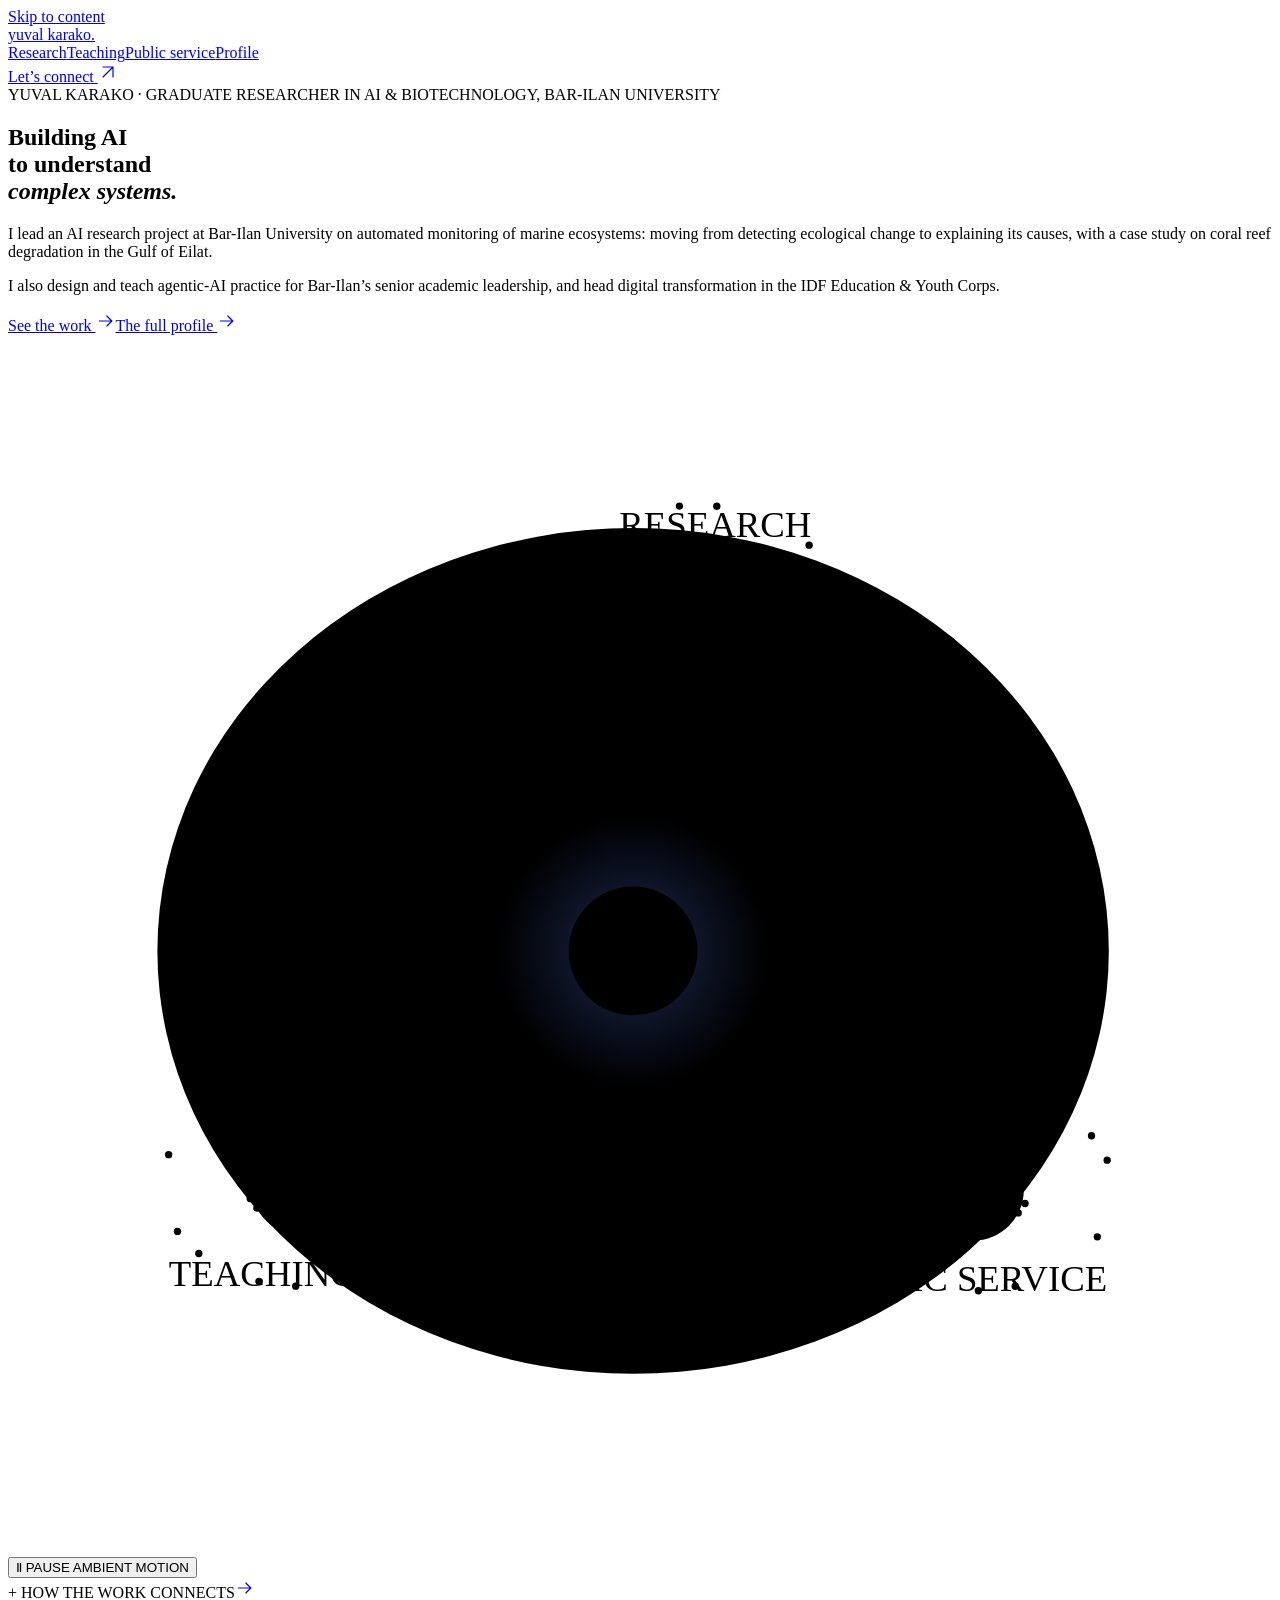
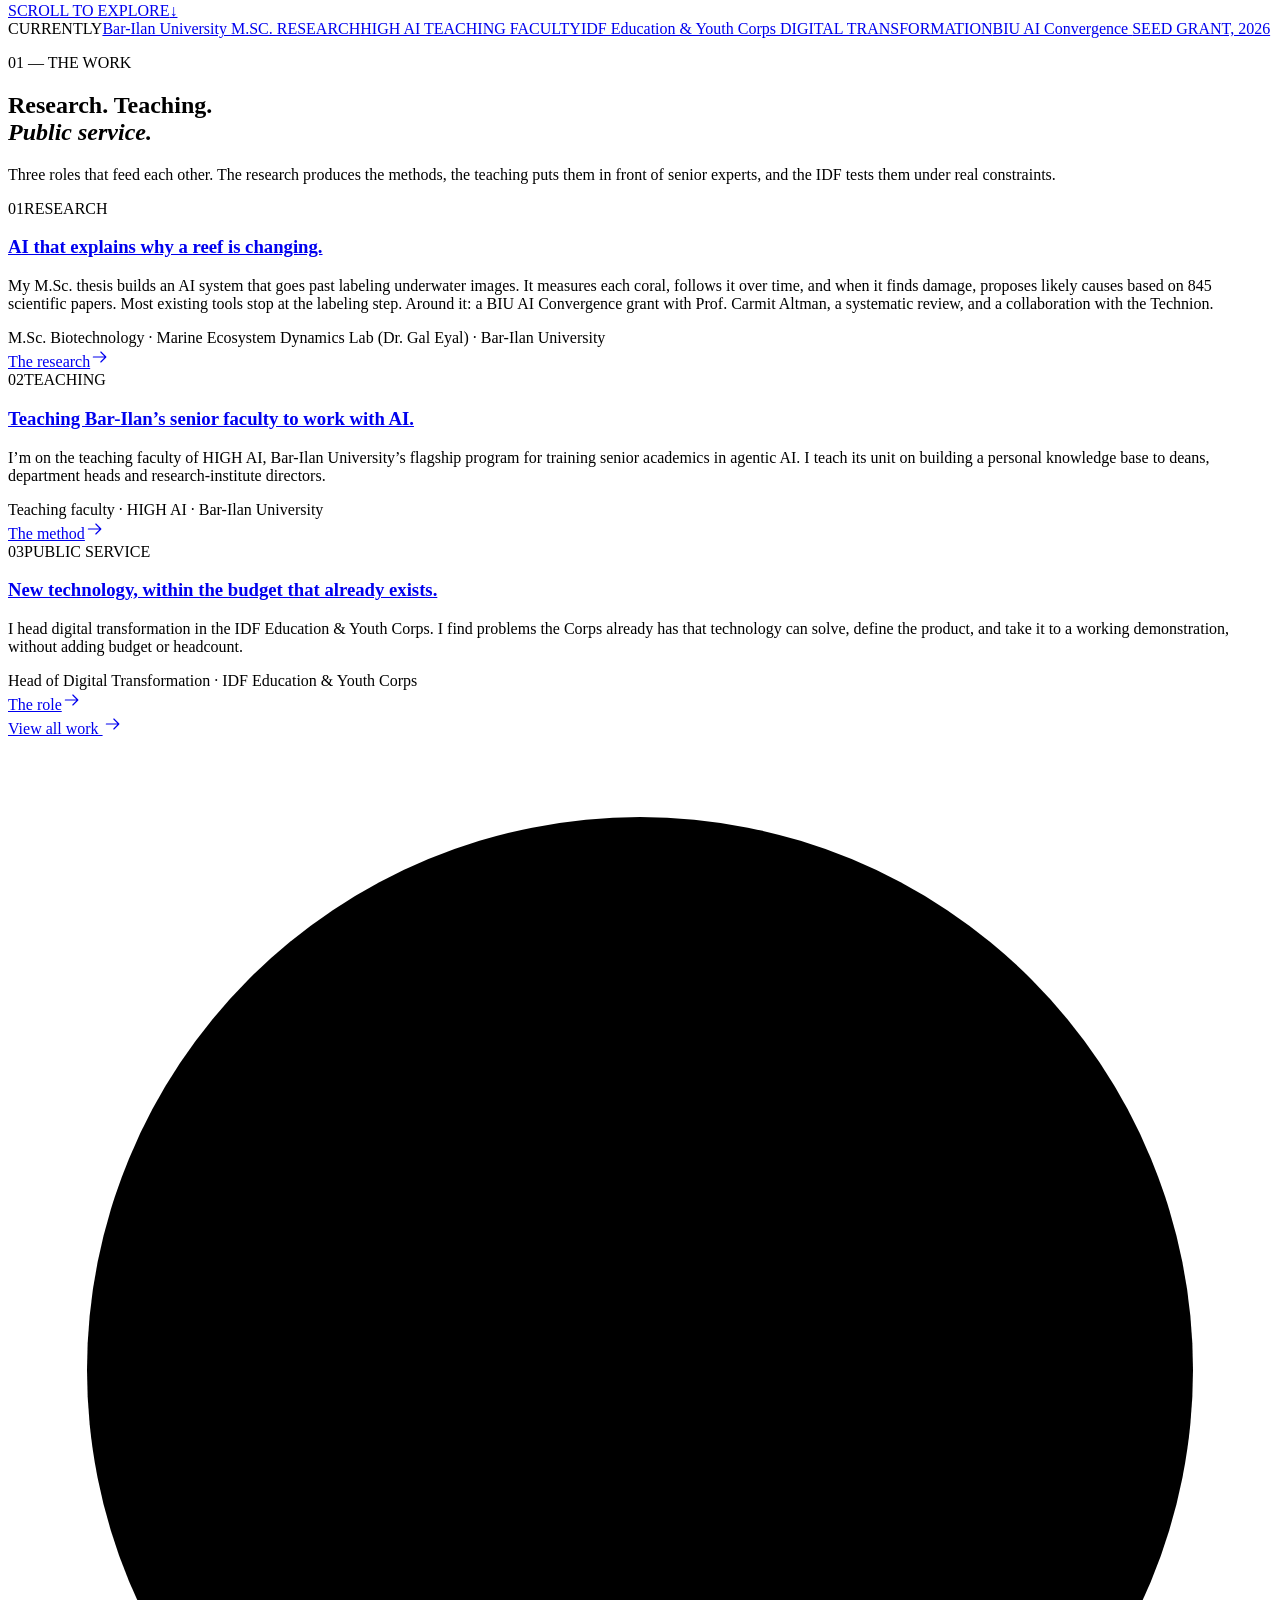
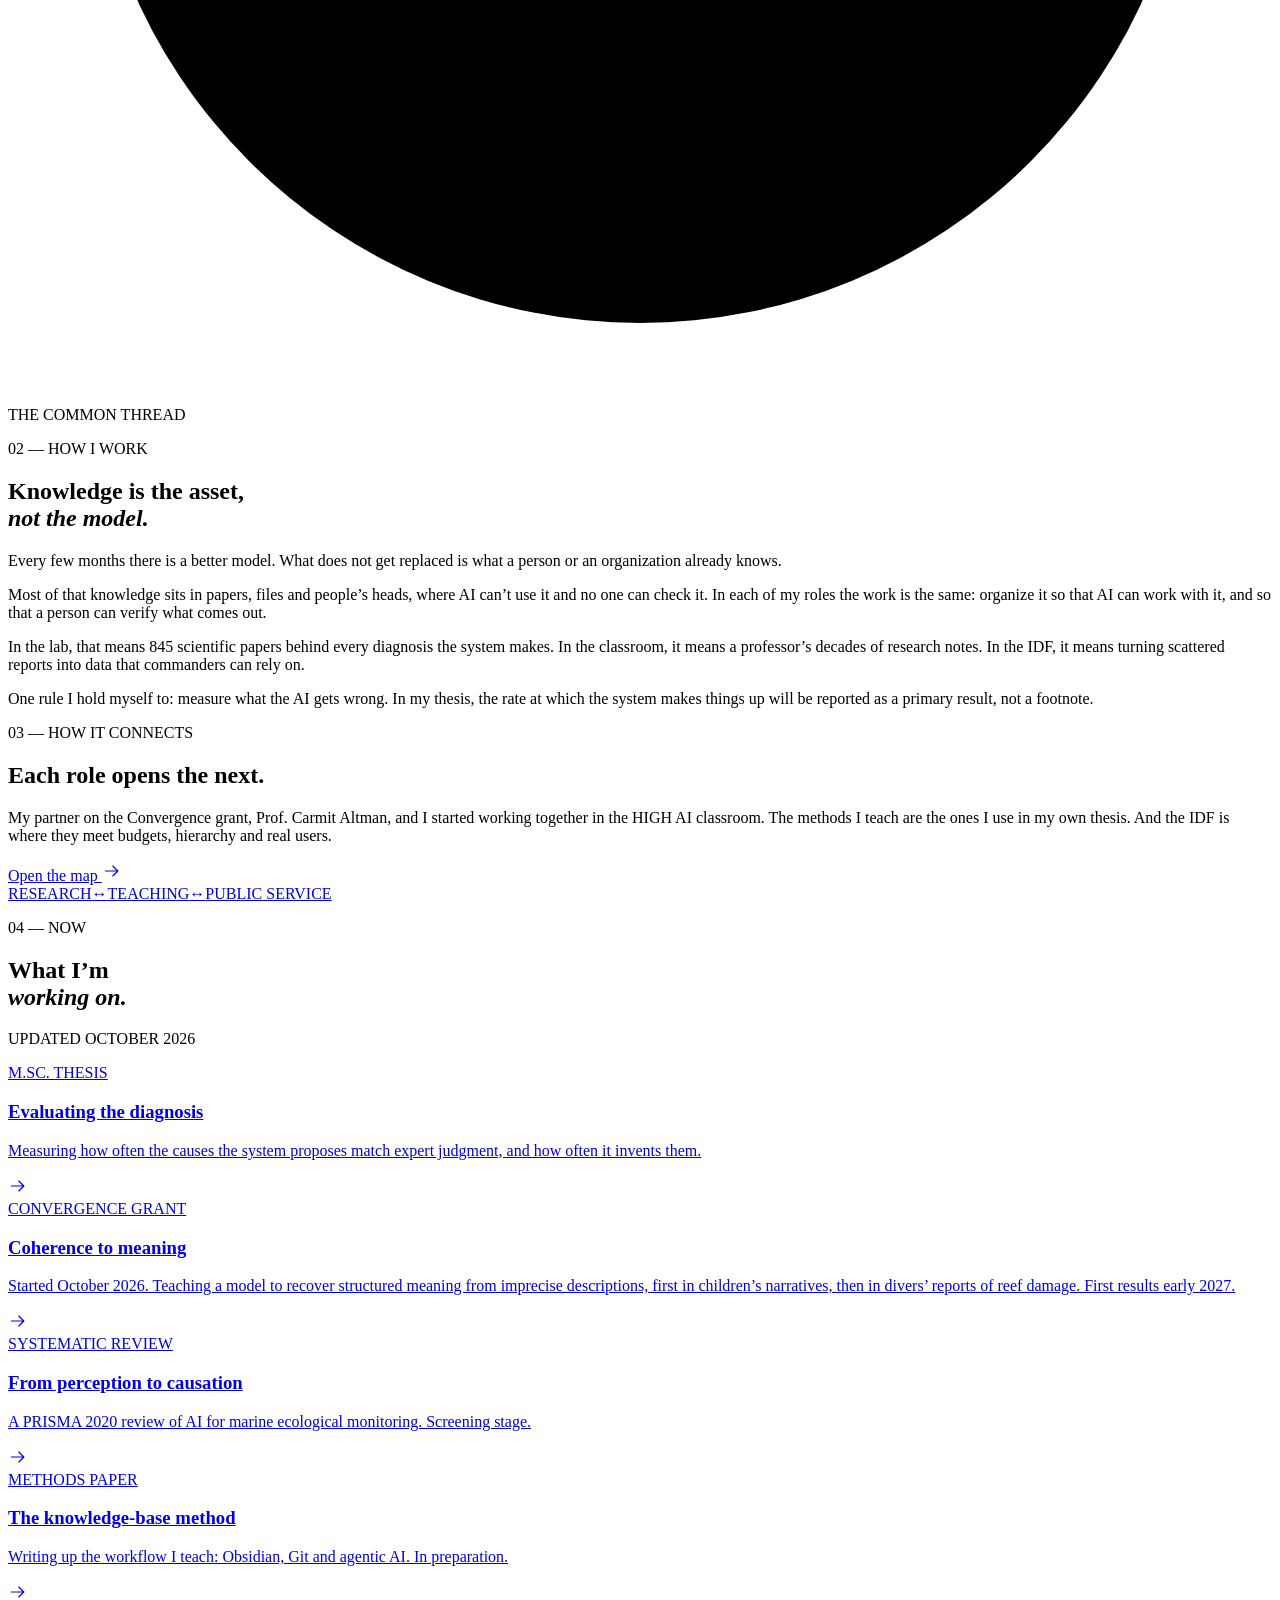
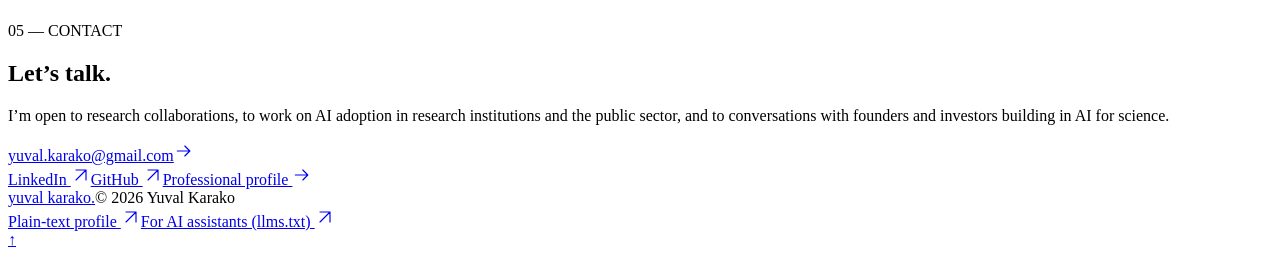
==== commit feea89e2: "Research page: list of research lines that open to full detail Adds the BIU AI Convergence grant (Co" ====
--- a/index.html
+++ b/index.html
@@ -1,2 +1,2 @@
-<!DOCTYPE html><html lang="en" class="dark"><head><meta charSet="utf-8"/><meta name="viewport" content="width=device-width, initial-scale=1"/><link rel="stylesheet" href="/v2-copy/_next/static/css/index.Iy-5uSA-.css" data-rsc-css-href="/v2-copy/_next/static/css/index.Iy-5uSA-.css" data-precedence="vite-rsc/importer-resources"/><link rel="modulepreload" fetchPriority="low" href="/v2-copy/_next/static/chunks/index-trCC_I7N.js"/><script src="/v2-copy/_next/static/chunks/rolldown-runtime-C4h6I3Tf.js" type="module" async=""></script><script src="/v2-copy/_next/static/chunks/framework-Bcf18AHR.js" type="module" async=""></script><link rel="modulepreload" href="/v2-copy/_next/static/chunks/layout-segment-context-DS0Pzwee.js" crossorigin=""/><link rel="modulepreload" href="/v2-copy/_next/static/chunks/knowledge-graph-C-RchjjD.js" crossorigin=""/><title>Yuval Karako — Graduate Researcher in AI &amp; Biotechnology, Bar-Ilan University</title><meta name="description" content="Yuval Karako is a graduate researcher in AI &amp; Biotechnology at Bar-Ilan University, leading an AI research project on automated monitoring of marine ecosystems. He designs and teaches agentic-AI practice for Bar-Ilan&#x27;s senior academic leadership, and heads digital transformation in the IDF Education &amp; Youth Corps."/><meta name="robots" content="noindex, nofollow"/><meta property="og:title" content="Yuval Karako — Graduate Researcher in AI &amp; Biotechnology, Bar-Ilan University"/><meta property="og:description" content="Yuval Karako is a graduate researcher in AI &amp; Biotechnology at Bar-Ilan University, leading an AI research project on automated monitoring of marine ecosystems. He designs and teaches agentic-AI practice for Bar-Ilan&#x27;s senior academic leadership, and heads digital transformation in the IDF Education &amp; Youth Corps."/><meta property="og:site_name" content="Yuval Karako"/><meta property="og:type" content="website"/><meta property="og:locale" content="en_US"/><meta name="twitter:card" content="summary"/><meta name="twitter:title" content="Yuval Karako — Graduate Researcher in AI &amp; Biotechnology, Bar-Ilan University"/><meta name="twitter:description" content="Yuval Karako is a graduate researcher in AI &amp; Biotechnology at Bar-Ilan University, leading an AI research project on automated monitoring of marine ecosystems. He designs and teaches agentic-AI practice for Bar-Ilan&#x27;s senior academic leadership, and heads digital transformation in the IDF Education &amp; Youth Corps."/><link rel="icon" href="/v2-copy/favicon.svg"/><link rel="canonical" href="https://yuvalkarako.github.io/v2-copy"/><meta name="theme-color" content="#04070c"/><link rel="preload" href="/v2-copy/fonts/newsreader-latin-normal.woff2" as="font" type="font/woff2" crossorigin="anonymous"/><script>Object.assign(((self[Symbol.for("vinext.navigationRuntime")]??={bootstrap:{routeManifest:null},functions:{}}).bootstrap.rsc??={rsc:[]}),{params:{},nav:{"pathname":"/","searchParams":[]}})</script><link rel="modulepreload" href="/v2-copy/_next/static/chunks/index-trCC_I7N.js" />
-</head><body><a class="skip-link" href="#main">Skip to content</a><header class="site-header"><div class="wrap header-inner"><a class="wordmark" href="/v2-copy/" aria-label="Yuval Karako home">yuval karako<span class="brand-dot">.</span></a><nav aria-label="Main navigation"><a href="/v2-copy/work/research">Research</a><a href="/v2-copy/work/teaching">Teaching</a><a href="/v2-copy/work/public-service">Public service</a><a href="/v2-copy/profile">Profile</a></nav><a class="header-contact" href="/v2-copy/#contact">Let’s connect <svg class="arrow" width="20" height="20" viewBox="0 0 24 24" fill="none" aria-hidden="true"><path d="M6 18 18 6M6 6h12v12" stroke="currentColor" stroke-width="1.4" stroke-linecap="round" stroke-linejoin="round"></path></svg></a></div></header><main id="main"><script type="application/ld+json">{"@context":"https://schema.org","@type":"Person","@id":"https://yuvalkarako.github.io/v2-copy/#person","name":"Yuval Karako","alternateName":"יובל קרקו","url":"https://yuvalkarako.github.io/v2-copy/profile","image":"https://yuvalkarako.github.io/v2-copy/media/portrait.webp","description":"Yuval Karako is a graduate researcher in AI & Biotechnology (M.Sc.) at Bar-Ilan University's Marine Ecosystem Dynamics Lab, where he leads an AI research project that moves from detecting ecological change to explaining its causes. He is the AI research lead on a 2026 BIU AI Convergence seed grant with Prof. Carmit Altman and Dr. Gal Eyal. He teaches agentic AI and personal knowledge bases to senior faculty in HIGH AI, Bar-Ilan's flagship AI program for academics, and leads digital transformation in the IDF Education & Youth Corps.","jobTitle":["Graduate Researcher in AI & Biotechnology, Bar-Ilan University","Head of Digital Transformation, IDF Education & Youth Corps","Teaching Faculty, HIGH AI"],"award":["BIU AI Convergence seed grant, 2026"],"affiliation":{"@type":"CollegeOrUniversity","name":"Bar-Ilan University","url":"https://www.biu.ac.il/en"},"sameAs":["https://www.linkedin.com/in/yuvalkarako/","https://github.com/yuvalKarako"],"knowsAbout":["Causal reasoning with AI","Retrieval-augmented generation","Computer vision for underwater imagery","Marine ecology","Agentic AI adoption","LLM knowledge bases","Product management"]}</script><section class="hero wrap" aria-labelledby="hero-title"><div class="hero-copy"><div class="eyebrow"><span class="status-dot"></span> YUVAL KARAKO · GRADUATE RESEARCHER IN AI &amp; BIOTECHNOLOGY, BAR-ILAN UNIVERSITY</div><h1 id="hero-title">Building AI<br class="desktop-break"/> to understand<br class="desktop-break"/> <em>complex systems.</em></h1><p class="hero-deck">I lead an AI research project at Bar-Ilan University on automated monitoring of marine ecosystems: moving from detecting ecological change to explaining its causes, with a case study on coral reef degradation in the Gulf of Eilat.</p><p class="hero-deck" style="margin-top:14px">I also design and teach agentic-AI practice for Bar-Ilan’s senior academic leadership, and head digital transformation in the IDF Education &amp; Youth Corps.</p><div class="hero-actions"><a class="button-primary" href="#work">See the work <svg class="arrow" width="20" height="20" viewBox="0 0 24 24" fill="none" aria-hidden="true"><path d="M4 12h15m-6-6 6 6-6 6" stroke="currentColor" stroke-width="1.4" stroke-linecap="round" stroke-linejoin="round"></path></svg></a><a class="text-link" href="/v2-copy/profile">The full profile <svg class="arrow" width="20" height="20" viewBox="0 0 24 24" fill="none" aria-hidden="true"><path d="M4 12h15m-6-6 6 6-6 6" stroke="currentColor" stroke-width="1.4" stroke-linecap="round" stroke-linejoin="round"></path></svg></a></div></div><div class="hero-graph"><div class="knowledge-graph graph-hero "><div class="graph-drawing"><svg viewBox="0 0 550 530" aria-label="Map connecting research, teaching and public service"><defs><radialGradient id="node-glow-hero"><stop offset="0" stop-color="#6f95ff" stop-opacity=".3"></stop><stop offset="1" stop-color="#4d7cfe" stop-opacity="0"></stop></radialGradient></defs><g class="graph-orbits" aria-hidden="true"><ellipse cx="272" cy="268" rx="207" ry="184"></ellipse><ellipse cx="272" cy="268" rx="147" ry="132"></ellipse><path d="M19 268h503M272 34v463"></path></g><g class="graph-links" aria-hidden="true"><line x1="272" y1="268" x2="300" y2="118" class="selected-link"></line><line x1="272" y1="268" x2="128" y2="370" class=""></line><line x1="272" y1="268" x2="420" y2="372" class=""></line><line x1="300" y1="118" x2="128" y2="370"></line><line x1="420" y1="372" x2="300" y2="118"></line><line x1="420" y1="372" x2="128" y2="370"></line><line x1="324" y1="118" x2="272" y2="268" class="satellite-link"></line><line x1="83.02063151812894" y1="399.6676383193526" x2="128" y2="370" class="satellite-link"></line><line x1="422.0980629597799" y1="354.786154655806" x2="420" y2="372" class="satellite-link"></line><line x1="337.11523956802904" y1="152.85468607451756" x2="272" y2="268" class="satellite-link"></line><line x1="104.36682234860002" y1="366.99035572399725" x2="128" y2="370" class="satellite-link"></line><line x1="471.46854426362427" y1="348.42630549962246" x2="420" y2="372" class="satellite-link"></line><line x1="293.76994581919513" y1="134.68764341272774" x2="272" y2="268" class="satellite-link"></line><line x1="99.88344762474603" y1="331.02372265411503" x2="128" y2="370" class="satellite-link"></line><line x1="442.5439238252193" y1="377.9272881535243" x2="420" y2="372" class="satellite-link"></line><line x1="243.61559764510648" y1="134.7591375162518" x2="272" y2="268" class="satellite-link"></line><line x1="138.17160180962082" y1="354.3486752311765" x2="128" y2="370" class="satellite-link"></line><line x1="438.25838353441003" y1="413.90642115094374" x2="420" y2="372" class="satellite-link"></line><line x1="279.23446459131367" y1="109.3362564490629" x2="272" y2="268" class="satellite-link"></line><line x1="187.57667220481022" y1="360.56772164989246" x2="128" y2="370" class="satellite-link"></line><line x1="406.19778146696564" y1="386.1365681490524" x2="420" y2="372" class="satellite-link"></line><line x1="292.1579172339116" y1="74.44445269633175" x2="272" y2="268" class="satellite-link"></line><line x1="146.3523751197741" y1="381.13536105193134" x2="128" y2="370" class="satellite-link"></line><line x1="359.0522291802683" y1="373.81708830921036" x2="420" y2="372" class="satellite-link"></line><line x1="317.01092173826635" y1="105.81032256485032" x2="272" y2="268" class="satellite-link"></line><line x1="125.18606106291908" y1="413.87324444335184" x2="128" y2="370" class="satellite-link"></line><line x1="404.6217902811235" y1="358.73341305487264" x2="420" y2="372" class="satellite-link"></line><line x1="360.4557857318174" y1="123.85364744845339" x2="272" y2="268" class="satellite-link"></line><line x1="108.30037391182519" y1="379.87016621246045" x2="128" y2="370" class="satellite-link"></line><line x1="433.38394266610715" y1="329.150198964249" x2="420" y2="372" class="satellite-link"></line><line x1="311.9339550674504" y1="132.99227278989684" x2="272" y2="268" class="satellite-link"></line><line x1="69.88424379848067" y1="356.6545541859594" x2="128" y2="370" class="satellite-link"></line><line x1="441.78614184573274" y1="364.75106147282276" x2="420" y2="372" class="satellite-link"></line><line x1="276.4551810450587" y1="158.5165022404019" x2="272" y2="268" class="satellite-link"></line><line x1="119.87510303613641" y1="353.7403330916372" x2="128" y2="370" class="satellite-link"></line><line x1="473.9992134895125" y1="392.4292935315758" x2="420" y2="372" class="satellite-link"></line><line x1="276.7933127066081" y1="122.40612145394437" x2="272" y2="268" class="satellite-link"></line><line x1="160.98596476157394" y1="333.05532643068733" x2="128" y2="370" class="satellite-link"></line><line x1="424.0674727114086" y1="389.0300269265972" x2="420" y2="372" class="satellite-link"></line><line x1="251.76800574872593" y1="91.11135220367969" x2="272" y2="268" class="satellite-link"></line><line x1="151.91783844636873" y1="368.5713842709513" x2="128" y2="370" class="satellite-link"></line><line x1="378.58122185385" y1="404.243500570977" x2="420" y2="372" class="satellite-link"></line><line x1="300.1142881987852" y1="100.72019592799649" x2="272" y2="268" class="satellite-link"></line><line x1="168.99039389562606" y1="402.52605564978774" x2="128" y2="370" class="satellite-link"></line><line x1="396.1021435400155" y1="370.4074393227384" x2="420" y2="372" class="satellite-link"></line><line x1="348.5854804077499" y1="91.44330881123626" x2="272" y2="268" class="satellite-link"></line><line x1="123.7074445131457" y1="387.0013630246565" x2="128" y2="370" class="satellite-link"></line><line x1="387.5042225065914" y1="334.83081017375736" x2="420" y2="372" class="satellite-link"></line><line x1="323.1473521541704" y1="122.56505484624518" x2="272" y2="268" class="satellite-link"></line><line x1="73.73300399990282" y1="390.0580828204748" x2="128" y2="370" class="satellite-link"></line><line x1="428.3396056678248" y1="355.7967846821994" x2="420" y2="372" class="satellite-link"></line><line x1="323.0078129728814" y1="158.676116543729" x2="272" y2="268" class="satellite-link"></line><line x1="106.31073265839906" y1="362.6019979964535" x2="128" y2="370" class="satellite-link"></line><line x1="478.28964934875916" y1="359.0536716351992" x2="420" y2="372" class="satellite-link"></line><line x1="287.8682736293272" y1="132.90975915279907" x2="272" y2="268" class="satellite-link"></line><line x1="115.18346654688426" y1="327.0603657889929" x2="128" y2="370" class="satellite-link"></line><line x1="439.5681735302265" y1="382.0048031216904" x2="420" y2="372" class="satellite-link"></line><line x1="239.46952614201084" y1="123.43882369441656" x2="272" y2="268" class="satellite-link"></line><line x1="143.55299804353226" y1="356.8394664179933" x2="128" y2="370" class="satellite-link"></line><line x1="422.2334713581682" y1="415.8905504225096" x2="420" y2="372" class="satellite-link"></line><line x1="283.1510905621624" y1="105.69422787503053" x2="272" y2="268" class="satellite-link"></line><line x1="188.92097081868084" y1="372.23493781606834" x2="128" y2="370" class="satellite-link"></line><line x1="401.50116255611664" y1="383.0090098580992" x2="420" y2="372" class="satellite-link"></line><line x1="308.41786467087394" y1="74.50020293159898" x2="272" y2="268" class="satellite-link"></line><line x1="141.61459896783808" y1="384.2305717755633" x2="128" y2="370" class="satellite-link"></line><line x1="360.55079668685266" y1="362.15961943500224" x2="420" y2="372" class="satellite-link"></line><line x1="320.8791945944398" y1="109.47904310346733" x2="272" y2="268" class="satellite-link"></line><line x1="109.1881210408146" y1="411.77931890393785" x2="128" y2="370" class="satellite-link"></line><line x1="410.03588976621506" y1="356.2796362205618" x2="420" y2="372" class="satellite-link"></line><line x1="356.1601611091364" y1="135.14501735476298" x2="272" y2="268" class="satellite-link"></line><line x1="105.37869452150447" y1="375.77243081654063" x2="128" y2="370" class="satellite-link"></line><line x1="448.63084177904796" y1="333.2182915841297" x2="420" y2="372" class="satellite-link"></line><line x1="306.0090333065942" y1="134.72960738644434" x2="272" y2="268" class="satellite-link"></line></g><g class="graph-satellites" aria-hidden="true"><circle cx="324" cy="118" r="2.7" style="animation-delay:-0s"></circle><circle cx="83.02063151812894" cy="399.6676383193526" r="1.6" style="animation-delay:-1s"></circle><circle cx="422.0980629597799" cy="354.786154655806" r="1.6" style="animation-delay:-2s"></circle><circle cx="337.11523956802904" cy="152.85468607451756" r="1.6" style="animation-delay:-3s"></circle><circle cx="104.36682234860002" cy="366.99035572399725" r="1.6" style="animation-delay:-4s"></circle><circle cx="471.46854426362427" cy="348.42630549962246" r="1.6" style="animation-delay:-5s"></circle><circle cx="293.76994581919513" cy="134.68764341272774" r="1.6" style="animation-delay:-6s"></circle><circle cx="99.88344762474603" cy="331.02372265411503" r="2.7" style="animation-delay:-7s"></circle><circle cx="442.5439238252193" cy="377.9272881535243" r="1.6" style="animation-delay:-8s"></circle><circle cx="243.61559764510648" cy="134.7591375162518" r="1.6" style="animation-delay:-9s"></circle><circle cx="138.17160180962082" cy="354.3486752311765" r="1.6" style="animation-delay:-10s"></circle><circle cx="438.25838353441003" cy="413.90642115094374" r="1.6" style="animation-delay:-11s"></circle><circle cx="279.23446459131367" cy="109.3362564490629" r="1.6" style="animation-delay:-0s"></circle><circle cx="187.57667220481022" cy="360.56772164989246" r="1.6" style="animation-delay:-1s"></circle><circle cx="406.19778146696564" cy="386.1365681490524" r="2.7" style="animation-delay:-2s"></circle><circle cx="292.1579172339116" cy="74.44445269633175" r="1.6" style="animation-delay:-3s"></circle><circle cx="146.3523751197741" cy="381.13536105193134" r="1.6" style="animation-delay:-4s"></circle><circle cx="359.0522291802683" cy="373.81708830921036" r="1.6" style="animation-delay:-5s"></circle><circle cx="317.01092173826635" cy="105.81032256485032" r="1.6" style="animation-delay:-6s"></circle><circle cx="125.18606106291908" cy="413.87324444335184" r="1.6" style="animation-delay:-7s"></circle><circle cx="404.6217902811235" cy="358.73341305487264" r="1.6" style="animation-delay:-8s"></circle><circle cx="360.4557857318174" cy="123.85364744845339" r="2.7" style="animation-delay:-9s"></circle><circle cx="108.30037391182519" cy="379.87016621246045" r="1.6" style="animation-delay:-10s"></circle><circle cx="433.38394266610715" cy="329.150198964249" r="1.6" style="animation-delay:-11s"></circle><circle cx="311.9339550674504" cy="132.99227278989684" r="1.6" style="animation-delay:-0s"></circle><circle cx="69.88424379848067" cy="356.6545541859594" r="1.6" style="animation-delay:-1s"></circle><circle cx="441.78614184573274" cy="364.75106147282276" r="1.6" style="animation-delay:-2s"></circle><circle cx="276.4551810450587" cy="158.5165022404019" r="1.6" style="animation-delay:-3s"></circle><circle cx="119.87510303613641" cy="353.7403330916372" r="2.7" style="animation-delay:-4s"></circle><circle cx="473.9992134895125" cy="392.4292935315758" r="1.6" style="animation-delay:-5s"></circle><circle cx="276.7933127066081" cy="122.40612145394437" r="1.6" style="animation-delay:-6s"></circle><circle cx="160.98596476157394" cy="333.05532643068733" r="1.6" style="animation-delay:-7s"></circle><circle cx="424.0674727114086" cy="389.0300269265972" r="1.6" style="animation-delay:-8s"></circle><circle cx="251.76800574872593" cy="91.11135220367969" r="1.6" style="animation-delay:-9s"></circle><circle cx="151.91783844636873" cy="368.5713842709513" r="1.6" style="animation-delay:-10s"></circle><circle cx="378.58122185385" cy="404.243500570977" r="2.7" style="animation-delay:-11s"></circle><circle cx="300.1142881987852" cy="100.72019592799649" r="1.6" style="animation-delay:-0s"></circle><circle cx="168.99039389562606" cy="402.52605564978774" r="1.6" style="animation-delay:-1s"></circle><circle cx="396.1021435400155" cy="370.4074393227384" r="1.6" style="animation-delay:-2s"></circle><circle cx="348.5854804077499" cy="91.44330881123626" r="1.6" style="animation-delay:-3s"></circle><circle cx="123.7074445131457" cy="387.0013630246565" r="1.6" style="animation-delay:-4s"></circle><circle cx="387.5042225065914" cy="334.83081017375736" r="1.6" style="animation-delay:-5s"></circle><circle cx="323.1473521541704" cy="122.56505484624518" r="2.7" style="animation-delay:-6s"></circle><circle cx="73.73300399990282" cy="390.0580828204748" r="1.6" style="animation-delay:-7s"></circle><circle cx="428.3396056678248" cy="355.7967846821994" r="1.6" style="animation-delay:-8s"></circle><circle cx="323.0078129728814" cy="158.676116543729" r="1.6" style="animation-delay:-9s"></circle><circle cx="106.31073265839906" cy="362.6019979964535" r="1.6" style="animation-delay:-10s"></circle><circle cx="478.28964934875916" cy="359.0536716351992" r="1.6" style="animation-delay:-11s"></circle><circle cx="287.8682736293272" cy="132.90975915279907" r="1.6" style="animation-delay:-0s"></circle><circle cx="115.18346654688426" cy="327.0603657889929" r="2.7" style="animation-delay:-1s"></circle><circle cx="439.5681735302265" cy="382.0048031216904" r="1.6" style="animation-delay:-2s"></circle><circle cx="239.46952614201084" cy="123.43882369441656" r="1.6" style="animation-delay:-3s"></circle><circle cx="143.55299804353226" cy="356.8394664179933" r="1.6" style="animation-delay:-4s"></circle><circle cx="422.2334713581682" cy="415.8905504225096" r="1.6" style="animation-delay:-5s"></circle><circle cx="283.1510905621624" cy="105.69422787503053" r="1.6" style="animation-delay:-6s"></circle><circle cx="188.92097081868084" cy="372.23493781606834" r="1.6" style="animation-delay:-7s"></circle><circle cx="401.50116255611664" cy="383.0090098580992" r="2.7" style="animation-delay:-8s"></circle><circle cx="308.41786467087394" cy="74.50020293159898" r="1.6" style="animation-delay:-9s"></circle><circle cx="141.61459896783808" cy="384.2305717755633" r="1.6" style="animation-delay:-10s"></circle><circle cx="360.55079668685266" cy="362.15961943500224" r="1.6" style="animation-delay:-11s"></circle><circle cx="320.8791945944398" cy="109.47904310346733" r="1.6" style="animation-delay:-0s"></circle><circle cx="109.1881210408146" cy="411.77931890393785" r="1.6" style="animation-delay:-1s"></circle><circle cx="410.03588976621506" cy="356.2796362205618" r="1.6" style="animation-delay:-2s"></circle><circle cx="356.1601611091364" cy="135.14501735476298" r="2.7" style="animation-delay:-3s"></circle><circle cx="105.37869452150447" cy="375.77243081654063" r="1.6" style="animation-delay:-4s"></circle><circle cx="448.63084177904796" cy="333.2182915841297" r="1.6" style="animation-delay:-5s"></circle><circle cx="306.0090333065942" cy="134.72960738644434" r="1.6" style="animation-delay:-6s"></circle></g><g class="graph-hub" aria-hidden="true"><circle cx="272" cy="268" r="59" fill="url(#node-glow-hero)"></circle><circle class="hub-outer" cx="272" cy="268" r="28"></circle><circle class="hub-inner" cx="272" cy="268" r="21"></circle><text x="272" y="273" text-anchor="middle">YK</text></g><a href="/v2-copy/work/research" aria-label="Explore AI that explains ecological change" class="graph-node is-selected"><circle class="node-target" cx="300" cy="118" r="22"></circle><circle class="node-ring" cx="300" cy="118" r="12"></circle><circle class="node-core" cx="300" cy="118" r="4.5"></circle><text x="266" y="88">RESEARCH</text></a><a href="/v2-copy/work/teaching" aria-label="Explore Teaching agentic AI" class="graph-node "><circle class="node-target" cx="128" cy="370" r="22"></circle><circle class="node-ring" cx="128" cy="370" r="12"></circle><circle class="node-core" cx="128" cy="370" r="4.5"></circle><text x="70" y="414">TEACHING</text></a><a href="/v2-copy/work/public-service" aria-label="Explore Digital transformation in the IDF" class="graph-node "><circle class="node-target" cx="420" cy="372" r="22"></circle><circle class="node-ring" cx="420" cy="372" r="12"></circle><circle class="node-core" cx="420" cy="372" r="4.5"></circle><text x="352" y="416">PUBLIC SERVICE</text></a><g class="graph-coordinates" aria-hidden="true"><path d="M516 34v14m-7-7h14M27 470v14m-7-7h14"></path></g></svg><button class="motion-control mono" aria-pressed="false" aria-label="Pause graph animation">Ⅱ PAUSE<span> AMBIENT MOTION</span></button></div></div><div class="graph-caption"><span class="tiny-cross">+</span> HOW THE WORK CONNECTS<a href="/v2-copy/map" aria-label="Open the map"><svg class="arrow" width="20" height="20" viewBox="0 0 24 24" fill="none" aria-hidden="true"><path d="M4 12h15m-6-6 6 6-6 6" stroke="currentColor" stroke-width="1.4" stroke-linecap="round" stroke-linejoin="round"></path></svg></a></div></div><a class="scroll-cue" href="#work"><span>SCROLL TO EXPLORE</span><span>↓</span></a></section><div class="affiliation-strip"><div class="wrap affiliation-inner"><span class="mono strip-label">CURRENTLY</span><a href="https://sites.biu.ac.il/en/marine-ecosystem-dynamics-lab">Bar-Ilan University <span>M.SC. RESEARCH</span></a><a href="/v2-copy/work/teaching">HIGH AI <span>TEACHING FACULTY</span></a><a href="/v2-copy/work/public-service">IDF Education &amp; Youth Corps <span>DIGITAL TRANSFORMATION</span></a><a href="/v2-copy/work/research">BIU AI Convergence <span>SEED GRANT, 2026</span></a></div></div><section class="section wrap" id="work" aria-labelledby="work-title"><div class="section-top"><div><p class="eyebrow">01 — THE WORK</p><h2 id="work-title">Research. Teaching.<br/><em>Public service.</em></h2></div><p class="section-intro">Three roles that feed each other. The research produces the methods, the teaching puts them in front of senior experts, and the IDF tests them under real constraints.</p></div><article class="work-row"><div class="work-index"><span class="mono">0<!-- -->1</span><span class="eyebrow">RESEARCH</span></div><div class="work-copy"><h3><a href="/v2-copy/work/research">AI that explains why a reef is changing.</a></h3><p>My M.Sc. thesis builds an AI system that goes past labeling underwater images. It measures each coral, follows it over time, and when it finds damage, proposes likely causes based on 845 scientific papers. Most existing tools stop at the labeling step.</p><div class="work-meta mono">M.Sc. Biotechnology · Marine Ecosystem Dynamics Lab (Dr. Gal Eyal) · Bar-Ilan University</div></div><a class="work-go" href="/v2-copy/work/research" aria-label="Explore AI that explains ecological change"><span>The research</span><svg class="arrow" width="20" height="20" viewBox="0 0 24 24" fill="none" aria-hidden="true"><path d="M4 12h15m-6-6 6 6-6 6" stroke="currentColor" stroke-width="1.4" stroke-linecap="round" stroke-linejoin="round"></path></svg></a></article><article class="work-row"><div class="work-index"><span class="mono">0<!-- -->2</span><span class="eyebrow">TEACHING</span></div><div class="work-copy"><h3><a href="/v2-copy/work/teaching">Teaching Bar-Ilan’s senior faculty to work with AI.</a></h3><p>I’m on the teaching faculty of HIGH AI, Bar-Ilan University’s flagship program for training senior academics in agentic AI. I teach its unit on building a personal knowledge base to deans, department heads and research-institute directors.</p><div class="work-meta mono">Teaching faculty · HIGH AI · Bar-Ilan University</div></div><a class="work-go" href="/v2-copy/work/teaching" aria-label="Explore Teaching agentic AI"><span>The method</span><svg class="arrow" width="20" height="20" viewBox="0 0 24 24" fill="none" aria-hidden="true"><path d="M4 12h15m-6-6 6 6-6 6" stroke="currentColor" stroke-width="1.4" stroke-linecap="round" stroke-linejoin="round"></path></svg></a></article><article class="work-row"><div class="work-index"><span class="mono">0<!-- -->3</span><span class="eyebrow">PUBLIC SERVICE</span></div><div class="work-copy"><h3><a href="/v2-copy/work/public-service">New technology, within the budget that already exists.</a></h3><p>I head digital transformation in the IDF Education &amp; Youth Corps. I find problems the Corps already has that technology can solve, define the product, and take it to a working demonstration, without adding budget or headcount.</p><div class="work-meta mono">Head of Digital Transformation · IDF Education &amp; Youth Corps</div></div><a class="work-go" href="/v2-copy/work/public-service" aria-label="Explore Digital transformation in the IDF"><span>The role</span><svg class="arrow" width="20" height="20" viewBox="0 0 24 24" fill="none" aria-hidden="true"><path d="M4 12h15m-6-6 6 6-6 6" stroke="currentColor" stroke-width="1.4" stroke-linecap="round" stroke-linejoin="round"></path></svg></a></article><a class="text-link work-all" href="/v2-copy/work">View all work <svg class="arrow" width="20" height="20" viewBox="0 0 24 24" fill="none" aria-hidden="true"><path d="M4 12h15m-6-6 6 6-6 6" stroke="currentColor" stroke-width="1.4" stroke-linecap="round" stroke-linejoin="round"></path></svg></a></section><section class="pattern-section" id="perspective" aria-labelledby="pattern-title"><div class="wrap pattern-grid"><div class="pattern-mark" aria-hidden="true"><svg viewBox="0 0 240 240"><path d="M32 120H208M120 32V208M58 58L182 182M58 182L182 58"></path><circle cx="120" cy="120" r="72"></circle><circle cx="120" cy="120" r="105"></circle><circle class="pattern-center" cx="120" cy="120" r="7"></circle></svg><span class="mono">THE COMMON THREAD</span></div><div><p class="eyebrow">02 — HOW I WORK</p><h2 id="pattern-title">Knowledge is the asset,<br/><em>not the model.</em></h2><p class="pattern-lead">Every few months there is a better model. What does not get replaced is what a person or an organization already knows.</p><p>Most of that knowledge sits in papers, files and people’s heads, where AI can’t use it and no one can check it. In each of my roles the work is the same: organize it so that AI can work with it, and so that a person can verify what comes out.</p><p>In the lab, that means 845 scientific papers behind every diagnosis the system makes. In the classroom, it means a professor’s decades of research notes. In the IDF, it means turning scattered reports into data that commanders can rely on.</p><p>One rule I hold myself to: measure what the AI gets wrong. In my thesis, the rate at which the system makes things up will be reported as a primary result, not a footnote.</p></div></div></section><section class="section wrap map-teaser" id="connections"><div><p class="eyebrow">03 — HOW IT CONNECTS</p><h2>Each role opens the next.</h2><p class="map-copy">My partner on the Convergence grant, Prof. Carmit Altman, and I started working together in the HIGH AI classroom. The methods I teach are the ones I use in my own thesis. And the IDF is where they meet budgets, hierarchy and real users.</p><a href="/v2-copy/map" class="text-link">Open the map <svg class="arrow" width="20" height="20" viewBox="0 0 24 24" fill="none" aria-hidden="true"><path d="M4 12h15m-6-6 6 6-6 6" stroke="currentColor" stroke-width="1.4" stroke-linecap="round" stroke-linejoin="round"></path></svg></a></div><a class="map-path" href="/v2-copy/map" aria-label="Open the map"><span><i></i>RESEARCH</span><b>↔</b><span class="active"><i></i>TEACHING</span><b>↔</b><span><i></i>PUBLIC SERVICE</span></a></section><section class="frontier-section" id="now"><div class="wrap frontier-grid"><div><p class="eyebrow"><span class="status-dot"></span> 04 — NOW</p><h2>What I’m<br/><em>working on.</em></h2><p class="mono updated">UPDATED OCTOBER 2026</p></div><div class="frontier-list"><a class="frontier-item" href="/v2-copy/work/research"><div><span class="mono frontier-type">M.SC. THESIS</span><h3>Evaluating the diagnosis</h3><p>Measuring how often the causes the system proposes match expert judgment, and how often it invents them.</p></div><svg class="arrow" width="20" height="20" viewBox="0 0 24 24" fill="none" aria-hidden="true"><path d="M4 12h15m-6-6 6 6-6 6" stroke="currentColor" stroke-width="1.4" stroke-linecap="round" stroke-linejoin="round"></path></svg></a><a class="frontier-item" href="/v2-copy/work/research"><div><span class="mono frontier-type">CONVERGENCE GRANT</span><h3>Coherence to meaning</h3><p>Started October 2026. Teaching a model to recover structured meaning from imprecise descriptions, first in children’s narratives, then in divers’ reports of reef damage. First results early 2027.</p></div><svg class="arrow" width="20" height="20" viewBox="0 0 24 24" fill="none" aria-hidden="true"><path d="M4 12h15m-6-6 6 6-6 6" stroke="currentColor" stroke-width="1.4" stroke-linecap="round" stroke-linejoin="round"></path></svg></a><a class="frontier-item" href="/v2-copy/work/research"><div><span class="mono frontier-type">SYSTEMATIC REVIEW</span><h3>From perception to causation</h3><p>A PRISMA 2020 review of AI for marine ecological monitoring. Screening stage.</p></div><svg class="arrow" width="20" height="20" viewBox="0 0 24 24" fill="none" aria-hidden="true"><path d="M4 12h15m-6-6 6 6-6 6" stroke="currentColor" stroke-width="1.4" stroke-linecap="round" stroke-linejoin="round"></path></svg></a><a class="frontier-item" href="/v2-copy/work/teaching"><div><span class="mono frontier-type">METHODS PAPER</span><h3>The knowledge-base method</h3><p>Writing up the workflow I teach: Obsidian, Git and agentic AI. In preparation.</p></div><svg class="arrow" width="20" height="20" viewBox="0 0 24 24" fill="none" aria-hidden="true"><path d="M4 12h15m-6-6 6 6-6 6" stroke="currentColor" stroke-width="1.4" stroke-linecap="round" stroke-linejoin="round"></path></svg></a></div></div></section><section class="section wrap contact-section" id="contact"><p class="eyebrow">05 — CONTACT</p><h2>Let’s talk.</h2><p>I’m open to research collaborations, to work on AI adoption in research institutions and the public sector, and to conversations with founders and investors building in AI for science.</p><a class="contact-email" href="mailto:yuval.karako@gmail.com">yuval.karako@gmail.com<svg class="arrow" width="20" height="20" viewBox="0 0 24 24" fill="none" aria-hidden="true"><path d="M4 12h15m-6-6 6 6-6 6" stroke="currentColor" stroke-width="1.4" stroke-linecap="round" stroke-linejoin="round"></path></svg></a><div class="contact-links"><a href="https://www.linkedin.com/in/yuvalkarako/" target="_blank" rel="noreferrer">LinkedIn <svg class="arrow" width="20" height="20" viewBox="0 0 24 24" fill="none" aria-hidden="true"><path d="M6 18 18 6M6 6h12v12" stroke="currentColor" stroke-width="1.4" stroke-linecap="round" stroke-linejoin="round"></path></svg></a><a href="https://github.com/yuvalKarako" target="_blank" rel="noreferrer">GitHub <svg class="arrow" width="20" height="20" viewBox="0 0 24 24" fill="none" aria-hidden="true"><path d="M6 18 18 6M6 6h12v12" stroke="currentColor" stroke-width="1.4" stroke-linecap="round" stroke-linejoin="round"></path></svg></a><a href="/v2-copy/profile">Professional profile <svg class="arrow" width="20" height="20" viewBox="0 0 24 24" fill="none" aria-hidden="true"><path d="M4 12h15m-6-6 6 6-6 6" stroke="currentColor" stroke-width="1.4" stroke-linecap="round" stroke-linejoin="round"></path></svg></a></div></section></main><footer class="site-footer"><div class="wrap footer-inner"><a class="wordmark" href="/v2-copy/">yuval karako<span class="brand-dot">.</span></a><span class="mono">© <!-- -->2026<!-- --> Yuval Karako</span><div><a href="/v2-copy/profile.md">Plain-text profile <svg class="arrow" width="20" height="20" viewBox="0 0 24 24" fill="none" aria-hidden="true"><path d="M6 18 18 6M6 6h12v12" stroke="currentColor" stroke-width="1.4" stroke-linecap="round" stroke-linejoin="round"></path></svg></a><a href="/v2-copy/llms.txt">For AI assistants (llms.txt) <svg class="arrow" width="20" height="20" viewBox="0 0 24 24" fill="none" aria-hidden="true"><path d="M6 18 18 6M6 6h12v12" stroke="currentColor" stroke-width="1.4" stroke-linecap="round" stroke-linejoin="round"></path></svg></a></div><a href="#main" class="back-top" aria-label="Back to top">↑</a></div></footer><script type="module" src="/v2-copy/_next/static/chunks/index-trCC_I7N.js" id="_R_" async=""></script><script>((self[Symbol.for("vinext.navigationRuntime")]??={bootstrap:{routeManifest:null},functions:{}}).bootstrap.rsc??={rsc:[]}).rsc.push("0:{\"page:/\":\"$L1\",\"layout:/\":\"$L2\",\"route:/\":\"$L3\",\"__route\":\"route:/\",\"__interceptionContext\":null,\"__layoutIds\":[\"layout:/\"],\"__rootLayout\":\"/\",\"__bfcacheSegmentIdentities\":{\"layout:/\":\"[\\\"layout\\\",\\\"layout:/\\\",\\\"root-boundary:/\\\",\\\"\\\"]\",\"page:/\":\"[\\\"page\\\",\\\"page:/\\\",\\\"root-boundary:/\\\",\\\"\\\"]\"},\"__srcPage\":[\"page\"],\"__layoutFlags\":{\"layout:/\":\"s\"},\"__artifactCompatibility\":{\"schemaVersion\":1,\"graphVersion\":\"app-route-graph:1177fd80f83fa7b0\",\"deploymentVersion\":\"1558a5f6-1fba-4acf-bede-26286d07ba30\",\"appElementsSchemaVersion\":1,\"rscPayloadSchemaVersion\":1,\"rootBoundaryId\":\"/\",\"renderEpoch\":null}}\n")</script><script>((self[Symbol.for("vinext.navigationRuntime")]??={bootstrap:{routeManifest:null},functions:{}}).bootstrap.rsc??={rsc:[]}).rsc.push("4:I[\"86a279a58990\",[],\"Children\",1]\n")</script><script>((self[Symbol.for("vinext.navigationRuntime")]??={bootstrap:{routeManifest:null},functions:{}}).bootstrap.rsc??={rsc:[]}).rsc.push("5:I[\"9d9092f72f0a\",[],\"GlobalErrorBoundary\",1]\n")</script><script>((self[Symbol.for("vinext.navigationRuntime")]??={bootstrap:{routeManifest:null},functions:{}}).bootstrap.rsc??={rsc:[]}).rsc.push("6:I[\"92f9ab31d553\",[],\"default\",1]\n")</script><script>((self[Symbol.for("vinext.navigationRuntime")]??={bootstrap:{routeManifest:null},functions:{}}).bootstrap.rsc??={rsc:[]}).rsc.push("7:I[\"9d9092f72f0a\",[],\"ErrorBoundary\",1]\n")</script><script>((self[Symbol.for("vinext.navigationRuntime")]??={bootstrap:{routeManifest:null},functions:{}}).bootstrap.rsc??={rsc:[]}).rsc.push("8:I[\"642557e3b4e0\",[],\"LayoutSegmentProvider\",1]\n")</script><script>((self[Symbol.for("vinext.navigationRuntime")]??={bootstrap:{routeManifest:null},functions:{}}).bootstrap.rsc??={rsc:[]}).rsc.push("9:I[\"86a279a58990\",[],\"Slot\",1]\n")</script><script>((self[Symbol.for("vinext.navigationRuntime")]??={bootstrap:{routeManifest:null},functions:{}}).bootstrap.rsc??={rsc:[]}).rsc.push("a:I[\"9d9092f72f0a\",[],\"NotFoundBoundary\",1]\n")</script><script>((self[Symbol.for("vinext.navigationRuntime")]??={bootstrap:{routeManifest:null},functions:{}}).bootstrap.rsc??={rsc:[]}).rsc.push("b:I[\"62a36774a7b0\",[],\"AppRouterScrollTarget\",1]\n")</script><script>((self[Symbol.for("vinext.navigationRuntime")]??={bootstrap:{routeManifest:null},functions:{}}).bootstrap.rsc??={rsc:[]}).rsc.push("c:I[\"9d9092f72f0a\",[],\"RedirectBoundary\",1]\n")</script><script>((self[Symbol.for("vinext.navigationRuntime")]??={bootstrap:{routeManifest:null},functions:{}}).bootstrap.rsc??={rsc:[]}).rsc.push(":HL[\"/v2-copy/_next/static/css/index.Iy-5uSA-.css\",\"style\"     ]\n")</script><script>((self[Symbol.for("vinext.navigationRuntime")]??={bootstrap:{routeManifest:null},functions:{}}).bootstrap.rsc??={rsc:[]}).rsc.push(":HL[\"/v2-copy/fonts/newsreader-latin-normal.woff2\",\"font\",{\"crossOrigin\":\"anonymous\",\"type\":\"font/woff2\"}]\n")</script><script>((self[Symbol.for("vinext.navigationRuntime")]??={bootstrap:{routeManifest:null},functions:{}}).bootstrap.rsc??={rsc:[]}).rsc.push("2:[[[\"$\",\"link\",\"css:/v2-copy/_next/static/css/index.Iy-5uSA-.css\",{\"rel\":\"stylesheet\",\"precedence\":\"vite-rsc/importer-resources\",\"href\":\"/v2-copy/_next/static/css/index.Iy-5uSA-.css\",\"data-rsc-css-href\":\"/v2-copy/_next/static/css/index.Iy-5uSA-.css\"}],\"$undefined\"],[\"$\",\"html\",null,{\"lang\":\"en\",\"className\":\"dark\",\"children\":[[\"$\",\"head\",null,{\"children\":[[\"$\",\"meta\",null,{\"name\":\"theme-color\",\"content\":\"#04070c\"}],[\"$\",\"link\",null,{\"rel\":\"preload\",\"href\":\"/v2-copy/fonts/newsreader-latin-normal.woff2\",\"as\":\"font\",\"type\":\"font/woff2\",\"crossOrigin\":\"anonymous\"}]]}],[\"$\",\"body\",null,{\"children\":[[\"$\",\"a\",null,{\"className\":\"skip-link\",\"href\":\"#main\",\"children\":\"Skip to content\"}],[\"$\",\"header\",null,{\"className\":\"site-header\",\"children\":[\"$\",\"div\",null,{\"className\":\"wrap header-inner\",\"children\":[[\"$\",\"a\",null,{\"className\":\"wordmark\",\"href\":\"/v2-copy/\",\"aria-label\":\"Yuval Karako home\",\"children\":[\"yuval karako\",[\"$\",\"span\",null,{\"className\":\"brand-dot\",\"children\":\".\"}]]}],[\"$\",\"nav\",null,{\"aria-label\":\"Main navigation\",\"children\":[[\"$\",\"a\",null,{\"href\":\"/v2-copy/work/research\",\"children\":\"Research\"}],[\"$\",\"a\",null,{\"href\":\"/v2-copy/work/teaching\",\"children\":\"Teaching\"}],[\"$\",\"a\",null,{\"href\":\"/v2-copy/work/public-service\",\"children\":\"Public service\"}],[\"$\",\"a\",null,{\"href\":\"/v2-copy/profile\",\"children\":\"Profile\"}]]}],[\"$\",\"a\",null,{\"className\":\"header-contact\",\"href\":\"/v2-copy/#contact\",\"children\":[\"Let’s connect \",[\"$\",\"svg\",null,{\"className\":\"arrow\",\"width\":\"20\",\"height\":\"20\",\"viewBox\":\"0 0 24 24\",\"fill\":\"none\",\"aria-hidden\":\"true\",\"children\":[\"$\",\"path\",null,{\"d\":\"M6 18 18 6M6 6h12v12\",\"stroke\":\"currentColor\",\"strokeWidth\":\"1.4\",\"strokeLinecap\":\"round\",\"strokeLinejoin\":\"round\"}]}]]}]]}]}],[\"$\",\"$L4\",null,{}],[\"$\",\"footer\",null,{\"className\":\"site-footer\",\"children\":[\"$\",\"div\",null,{\"className\":\"wrap footer-inner\",\"children\":[[\"$\",\"a\",null,{\"className\":\"wordmark\",\"href\":\"/v2-copy/\",\"children\":[\"yuval karako\",[\"$\",\"span\",null,{\"className\":\"brand-dot\",\"children\":\".\"}]]}],[\"$\",\"span\",null,{\"className\":\"mono\",\"children\":[\"© \",\"2026\",\" Yuval Karako\"]}],[\"$\",\"div\",null,{\"children\":[[\"$\",\"a\",null,{\"href\":\"/v2-copy/profile.md\",\"children\":[\"Plain-text profile \",[\"$\",\"svg\",null,{\"className\":\"arrow\",\"width\":\"20\",\"height\":\"20\",\"viewBox\":\"0 0 24 24\",\"fill\":\"none\",\"aria-hidden\":\"true\",\"children\":[\"$\",\"path\",null,{\"d\":\"M6 18 18 6M6 6h12v12\",\"stroke\":\"currentColor\",\"strokeWidth\":\"1.4\",\"strokeLinecap\":\"round\",\"strokeLinejoin\":\"round\"}]}]]}],[\"$\",\"a\",null,{\"href\":\"/v2-copy/llms.txt\",\"children\":[\"For AI assistants (llms.txt) \",[\"$\",\"svg\",null,{\"className\":\"arrow\",\"width\":\"20\",\"height\":\"20\",\"viewBox\":\"0 0 24 24\",\"fill\":\"none\",\"aria-hidden\":\"true\",\"children\":[\"$\",\"path\",null,{\"d\":\"M6 18 18 6M6 6h12v12\",\"stroke\":\"currentColor\",\"strokeWidth\":\"1.4\",\"strokeLinecap\":\"round\",\"strokeLinejoin\":\"round\"}]}]]}]]}],[\"$\",\"a\",null,{\"href\":\"#main\",\"className\":\"back-top\",\"aria-label\":\"Back to top\",\"children\":\"↑\"}]]}]}]]}]]}]]\n")</script><script>((self[Symbol.for("vinext.navigationRuntime")]??={bootstrap:{routeManifest:null},functions:{}}).bootstrap.rsc??={rsc:[]}).rsc.push("3:[[[\"$\",\"meta\",null,{\"charSet\":\"utf-8\"}],[[\"$\",\"title\",\"0\",{\"children\":\"Yuval Karako — Graduate Researcher in AI \u0026 Biotechnology, Bar-Ilan University\"}],[\"$\",\"meta\",\"1\",{\"name\":\"description\",\"content\":\"Yuval Karako is a graduate researcher in AI \u0026 Biotechnology at Bar-Ilan University, leading an AI research project on automated monitoring of marine ecosystems. He designs and teaches agentic-AI practice for Bar-Ilan's senior academic leadership, and heads digital transformation in the IDF Education \u0026 Youth Corps.\"}],[\"$\",\"meta\",\"2\",{\"name\":\"robots\",\"content\":\"noindex, nofollow\"}],[\"$\",\"meta\",\"3\",{\"property\":\"og:title\",\"content\":\"Yuval Karako — Graduate Researcher in AI \u0026 Biotechnology, Bar-Ilan University\"}],[\"$\",\"meta\",\"4\",{\"property\":\"og:description\",\"content\":\"Yuval Karako is a graduate researcher in AI \u0026 Biotechnology at Bar-Ilan University, leading an AI research project on automated monitoring of marine ecosystems. He designs and teaches agentic-AI practice for Bar-Ilan's senior academic leadership, and heads digital transformation in the IDF Education \u0026 Youth Corps.\"}],[\"$\",\"meta\",\"5\",{\"property\":\"og:site_name\",\"content\":\"Yuval Karako\"}],[\"$\",\"meta\",\"6\",{\"property\":\"og:type\",\"content\":\"website\"}],[\"$\",\"meta\",\"7\",{\"property\":\"og:locale\",\"content\":\"en_US\"}],[\"$\",\"meta\",\"8\",{\"name\":\"twitter:card\",\"content\":\"summary\"}],[\"$\",\"meta\",\"9\",{\"name\":\"twitter:title\",\"content\":\"Yuval Karako — Graduate Researcher in AI \u0026 Biotechnology, Bar-Ilan University\"}],[\"$\",\"meta\",\"10\",{\"name\":\"twitter:description\",\"content\":\"Yuval Karako is a graduate researcher in AI \u0026 Biotechnology at Bar-Ilan University, leading an AI research project on automated monitoring of marine ecosystems. He designs and teaches agentic-AI practice for Bar-Ilan's senior academic leadership, and heads digital transformation in the IDF Education \u0026 Youth Corps.\"}],[\"$\",\"link\",\"11\",{\"data-vinext-streamed-icon\":\"$undefined\",\"rel\":\"icon\",\"href\":\"/v2-copy/favicon.svg\",\"type\":\"$undefined\",\"sizes\":\"$undefined\",\"color\":\"$undefined\",\"media\":\"$undefined\",\"fetchPriority\":\"$undefined\"}],[\"$\",\"link\",\"12\",{\"rel\":\"canonical\",\"href\":\"https://yuvalkarako.github.io/v2-copy\"}]],[[\"$\",\"meta\",\"0\",{\"name\":\"viewport\",\"content\":\"width=device-width, initial-scale=1\"}]]],[\"$\",\"$L5\",null,{\"fallback\":\"$6\",\"children\":[\"$\",\"$L7\",null,{\"fallback\":\"$6\",\"children\":[\"$\",\"$L8\",null,{\"providerId\":\"layout:/\",\"segmentMap\":{\"children\":[]},\"children\":[\"$\",\"$L9\",null,{\"id\":\"layout:/\",\"parallelSlots\":\"$undefined\",\"children\":[\"$\",\"$La\",null,{\"resetKey\":\"\",\"fallback\":[\"$\",\"main\",null,{\"id\":\"main\",\"className\":\"wrap not-found\",\"children\":[[\"$\",\"p\",null,{\"className\":\"eyebrow\",\"children\":\"404 — PAGE NOT FOUND\"}],[\"$\",\"h1\",null,{\"children\":\"This page isn’t here.\"}],[\"$\",\"p\",null,{\"children\":\"There is still plenty to explore.\"}],[\"$\",\"a\",null,{\"className\":\"text-link\",\"href\":\"/v2-copy/\",\"children\":[\"Back to the beginning\",[\"$\",\"svg\",null,{\"className\":\"arrow\",\"width\":\"20\",\"height\":\"20\",\"viewBox\":\"0 0 24 24\",\"fill\":\"none\",\"aria-hidden\":\"true\",\"children\":[\"$\",\"path\",null,{\"d\":\"M4 12h15m-6-6 6 6-6 6\",\"stroke\":\"currentColor\",\"strokeWidth\":\"1.4\",\"strokeLinecap\":\"round\",\"strokeLinejoin\":\"round\"}]}]]}]]}],\"children\":[\"$\",\"$La\",null,{\"resetKey\":\"\",\"fallback\":[\"$\",\"main\",null,{\"id\":\"main\",\"className\":\"wrap not-found\",\"children\":[[\"$\",\"p\",null,{\"className\":\"eyebrow\",\"children\":\"404 — PAGE NOT FOUND\"}],[\"$\",\"h1\",null,{\"children\":\"This page isn’t here.\"}],[\"$\",\"p\",null,{\"children\":\"There is still plenty to explore.\"}],[\"$\",\"a\",null,{\"className\":\"text-link\",\"href\":\"/v2-copy/\",\"children\":[\"Back to the beginning\",[\"$\",\"svg\",null,{\"className\":\"arrow\",\"width\":\"20\",\"height\":\"20\",\"viewBox\":\"0 0 24 24\",\"fill\":\"none\",\"aria-hidden\":\"true\",\"children\":[\"$\",\"path\",null,{\"d\":\"M4 12h15m-6-6 6 6-6 6\",\"stroke\":\"currentColor\",\"strokeWidth\":\"1.4\",\"strokeLinecap\":\"round\",\"strokeLinejoin\":\"round\"}]}]]}]]}],\"children\":[\"$\",\"$Lb\",null,{\"children\":[\"$\",\"$Lc\",null,{\"children\":[[\"$\",\"$L8\",null,{\"providerId\":\"page:/\",\"segmentMap\":{\"children\":[\"__PAGE__\"]},\"children\":[\"$\",\"$L9\",null,{\"id\":\"page:/\"}]}],null]}]}]}]}]}]}]}]}],null,null]\n")</script><script>((self[Symbol.for("vinext.navigationRuntime")]??={bootstrap:{routeManifest:null},functions:{}}).bootstrap.rsc??={rsc:[]}).rsc.push("e:I[\"969fef51c7fb\",[],\"KnowledgeGraph\",1]\n")</script><script>((self[Symbol.for("vinext.navigationRuntime")]??={bootstrap:{routeManifest:null},functions:{}}).bootstrap.rsc??={rsc:[]}).rsc.push("d:T5a7,")</script><script>((self[Symbol.for("vinext.navigationRuntime")]??={bootstrap:{routeManifest:null},functions:{}}).bootstrap.rsc??={rsc:[]}).rsc.push("{\"@context\":\"https://schema.org\",\"@type\":\"Person\",\"@id\":\"https://yuvalkarako.github.io/v2-copy/#person\",\"name\":\"Yuval Karako\",\"alternateName\":\"יובל קרקו\",\"url\":\"https://yuvalkarako.github.io/v2-copy/profile\",\"image\":\"https://yuvalkarako.github.io/v2-copy/media/portrait.webp\",\"description\":\"Yuval Karako is a graduate researcher in AI \u0026 Biotechnology (M.Sc.) at Bar-Ilan University's Marine Ecosystem Dynamics Lab, where he leads an AI research project that moves from detecting ecological change to explaining its causes. He is the AI research lead on a 2026 BIU AI Convergence seed grant with Prof. Carmit Altman and Dr. Gal Eyal. He teaches agentic AI and personal knowledge bases to senior faculty in HIGH AI, Bar-Ilan's flagship AI program for academics, and leads digital transformation in the IDF Education \u0026 Youth Corps.\",\"jobTitle\":[\"Graduate Researcher in AI \u0026 Biotechnology, Bar-Ilan University\",\"Head of Digital Transformation, IDF Education \u0026 Youth Corps\",\"Teaching Faculty, HIGH AI\"],\"award\":[\"BIU AI Convergence seed grant, 2026\"],\"affiliation\":{\"@type\":\"CollegeOrUniversity\",\"name\":\"Bar-Ilan University\",\"url\":\"https://www.biu.ac.il/en\"},\"sameAs\":[\"https://www.linkedin.com/in/yuvalkarako/\",\"https://github.com/yuvalKarako\"],\"knowsAbout\":[\"Causal reasoning with AI\",\"Retrieval-augmented generation\",\"Computer vision for underwater imagery\",\"Marine ecology\",\"Agentic AI adoption\",\"LLM knowledge bases\",\"Product management\"]}")</script><script>((self[Symbol.for("vinext.navigationRuntime")]??={bootstrap:{routeManifest:null},functions:{}}).bootstrap.rsc??={rsc:[]}).rsc.push("1:[\"$\",\"main\",null,{\"id\":\"main\",\"children\":[[\"$\",\"script\",null,{\"type\":\"application/ld+json\",\"dangerouslySetInnerHTML\":{\"__html\":\"$d\"}}],[\"$\",\"section\",null,{\"className\":\"hero wrap\",\"aria-labelledby\":\"hero-title\",\"children\":[[\"$\",\"div\",null,{\"className\":\"hero-copy\",\"children\":[[\"$\",\"div\",null,{\"className\":\"eyebrow\",\"children\":[[\"$\",\"span\",null,{\"className\":\"status-dot\"}],\" YUVAL KARAKO · GRADUATE RESEARCHER IN AI \u0026 BIOTECHNOLOGY, BAR-ILAN UNIVERSITY\"]}],[\"$\",\"h1\",null,{\"id\":\"hero-title\",\"children\":[\"Building AI\",[\"$\",\"br\",null,{\"className\":\"desktop-break\"}],\" to understand\",[\"$\",\"br\",null,{\"className\":\"desktop-break\"}],\" \",[\"$\",\"em\",null,{\"children\":\"complex systems.\"}]]}],[\"$\",\"p\",null,{\"className\":\"hero-deck\",\"children\":\"I lead an AI research project at Bar-Ilan University on automated monitoring of marine ecosystems: moving from detecting ecological change to explaining its causes, with a case study on coral reef degradation in the Gulf of Eilat.\"}],[\"$\",\"p\",null,{\"className\":\"hero-deck\",\"style\":{\"marginTop\":14},\"children\":\"I also design and teach agentic-AI practice for Bar-Ilan’s senior academic leadership, and head digital transformation in the IDF Education \u0026 Youth Corps.\"}],[\"$\",\"div\",null,{\"className\":\"hero-actions\",\"children\":[[\"$\",\"a\",null,{\"className\":\"button-primary\",\"href\":\"#work\",\"children\":[\"See the work \",[\"$\",\"svg\",null,{\"className\":\"arrow\",\"width\":\"20\",\"height\":\"20\",\"viewBox\":\"0 0 24 24\",\"fill\":\"none\",\"aria-hidden\":\"true\",\"children\":[\"$\",\"path\",null,{\"d\":\"M4 12h15m-6-6 6 6-6 6\",\"stroke\":\"currentColor\",\"strokeWidth\":\"1.4\",\"strokeLinecap\":\"round\",\"strokeLinejoin\":\"round\"}]}]]}],[\"$\",\"a\",null,{\"className\":\"text-link\",\"href\":\"/v2-copy/profile\",\"children\":[\"The full profile \",[\"$\",\"svg\",null,{\"className\":\"arrow\",\"width\":\"20\",\"height\":\"20\",\"viewBox\":\"0 0 24 24\",\"fill\":\"none\",\"aria-hidden\":\"true\",\"children\":[\"$\",\"path\",null,{\"d\":\"M4 12h15m-6-6 6 6-6 6\",\"stroke\":\"currentColor\",\"strokeWidth\":\"1.4\",\"strokeLinecap\":\"round\",\"strokeLinejoin\":\"round\"}]}]]}]]}]]}],[\"$\",\"div\",null,{\"className\":\"hero-graph\",\"children\":[[\"$\",\"$Le\",null,{\"variant\":\"hero\"}],[\"$\",\"div\",null,{\"className\":\"graph-caption\",\"children\":[[\"$\",\"span\",null,{\"className\":\"tiny-cross\",\"children\":\"+\"}],\" HOW THE WORK CONNECTS\",[\"$\",\"a\",null,{\"href\":\"/v2-copy/map\",\"aria-label\":\"Open the map\",\"children\":[\"$\",\"svg\",null,{\"className\":\"arrow\",\"width\":\"20\",\"height\":\"20\",\"viewBox\":\"0 0 24 24\",\"fill\":\"none\",\"aria-hidden\":\"true\",\"children\":[\"$\",\"path\",null,{\"d\":\"M4 12h15m-6-6 6 6-6 6\",\"stroke\":\"currentColor\",\"strokeWidth\":\"1.4\",\"strokeLinecap\":\"round\",\"strokeLinejoin\":\"round\"}]}]}]]}]]}],\"$Lf\"]}],\"$L10\",\"$L11\",\"$L12\",\"$L13\",\"$L14\",\"$L15\"]}]\n")</script><script>((self[Symbol.for("vinext.navigationRuntime")]??={bootstrap:{routeManifest:null},functions:{}}).bootstrap.rsc??={rsc:[]}).rsc.push("f:[\"$\",\"a\",null,{\"className\":\"scroll-cue\",\"href\":\"#work\",\"children\":[[\"$\",\"span\",null,{\"children\":\"SCROLL TO EXPLORE\"}],[\"$\",\"span\",null,{\"children\":\"↓\"}]]}]\n")</script><script>((self[Symbol.for("vinext.navigationRuntime")]??={bootstrap:{routeManifest:null},functions:{}}).bootstrap.rsc??={rsc:[]}).rsc.push("10:[\"$\",\"div\",null,{\"className\":\"affiliation-strip\",\"children\":[\"$\",\"div\",null,{\"className\":\"wrap affiliation-inner\",\"children\":[[\"$\",\"span\",null,{\"className\":\"mono strip-label\",\"children\":\"CURRENTLY\"}],[\"$\",\"a\",null,{\"href\":\"https://sites.biu.ac.il/en/marine-ecosystem-dynamics-lab\",\"children\":[\"Bar-Ilan University \",[\"$\",\"span\",null,{\"children\":\"M.SC. RESEARCH\"}]]}],[\"$\",\"a\",null,{\"href\":\"/v2-copy/work/teaching\",\"children\":[\"HIGH AI \",[\"$\",\"span\",null,{\"children\":\"TEACHING FACULTY\"}]]}],[\"$\",\"a\",null,{\"href\":\"/v2-copy/work/public-service\",\"children\":[\"IDF Education \u0026 Youth Corps \",[\"$\",\"span\",null,{\"children\":\"DIGITAL TRANSFORMATION\"}]]}],[\"$\",\"a\",null,{\"href\":\"/v2-copy/work/research\",\"children\":[\"BIU AI Convergence \",[\"$\",\"span\",null,{\"children\":\"SEED GRANT, 2026\"}]]}]]}]}]\n")</script><script>((self[Symbol.for("vinext.navigationRuntime")]??={bootstrap:{routeManifest:null},functions:{}}).bootstrap.rsc??={rsc:[]}).rsc.push("11:[\"$\",\"section\",null,{\"className\":\"section wrap\",\"id\":\"work\",\"aria-labelledby\":\"work-title\",\"children\":[[\"$\",\"div\",null,{\"className\":\"section-top\",\"children\":[[\"$\",\"div\",null,{\"children\":[[\"$\",\"p\",null,{\"className\":\"eyebrow\",\"children\":\"01 — THE WORK\"}],[\"$\",\"h2\",null,{\"id\":\"work-title\",\"children\":[\"Research. Teaching.\",[\"$\",\"br\",null,{}],[\"$\",\"em\",null,{\"children\":\"Public service.\"}]]}]]}],[\"$\",\"p\",null,{\"className\":\"section-intro\",\"children\":\"Three roles that feed each other. The research produces the methods, the teaching puts them in front of senior experts, and the IDF tests them under real constraints.\"}]]}],[[\"$\",\"article\",\"research\",{\"className\":\"work-row\",\"children\":[[\"$\",\"div\",null,{\"className\":\"work-index\",\"children\":[[\"$\",\"span\",null,{\"className\":\"mono\",\"children\":[\"0\",1]}],[\"$\",\"span\",null,{\"className\":\"eyebrow\",\"children\":\"RESEARCH\"}]]}],[\"$\",\"div\",null,{\"className\":\"work-copy\",\"children\":[[\"$\",\"h3\",null,{\"children\":[\"$\",\"a\",null,{\"href\":\"/v2-copy/work/research\",\"children\":\"AI that explains why a reef is changing.\"}]}],[\"$\",\"p\",null,{\"children\":\"My M.Sc. thesis builds an AI system that goes past labeling underwater images. It measures each coral, follows it over time, and when it finds damage, proposes likely causes based on 845 scientific papers. Most existing tools stop at the labeling step.\"}],[\"$\",\"div\",null,{\"className\":\"work-meta mono\",\"children\":\"M.Sc. Biotechnology · Marine Ecosystem Dynamics Lab (Dr. Gal Eyal) · Bar-Ilan University\"}]]}],[\"$\",\"a\",null,{\"className\":\"work-go\",\"href\":\"/v2-copy/work/research\",\"aria-label\":\"Explore AI that explains ecological change\",\"children\":[[\"$\",\"span\",null,{\"children\":\"The research\"}],[\"$\",\"svg\",null,{\"className\":\"arrow\",\"width\":\"20\",\"height\":\"20\",\"viewBox\":\"0 0 24 24\",\"fill\":\"none\",\"aria-hidden\":\"true\",\"children\":[\"$\",\"path\",null,{\"d\":\"M4 12h15m-6-6 6 6-6 6\",\"stroke\":\"currentColor\",\"strokeWidth\":\"1.4\",\"strokeLinecap\":\"round\",\"strokeLinejoin\":\"round\"}]}]]}]]}],[\"$\",\"article\",\"teaching\",{\"className\":\"work-row\",\"children\":[[\"$\",\"div\",null,{\"className\":\"work-index\",\"children\":[[\"$\",\"span\",null,{\"className\":\"mono\",\"children\":[\"0\",2]}],[\"$\",\"span\",null,{\"className\":\"eyebrow\",\"children\":\"TEACHING\"}]]}],[\"$\",\"div\",null,{\"className\":\"work-copy\",\"children\":[[\"$\",\"h3\",null,{\"children\":[\"$\",\"a\",null,{\"href\":\"/v2-copy/work/teaching\",\"children\":\"Teaching Bar-Ilan’s senior faculty to work with AI.\"}]}],[\"$\",\"p\",null,{\"children\":\"I’m on the teaching faculty of HIGH AI, Bar-Ilan University’s flagship program for training senior academics in agentic AI. I teach its unit on building a personal knowledge base to deans, department heads and research-institute directors.\"}],[\"$\",\"div\",null,{\"className\":\"work-meta mono\",\"children\":\"Teaching faculty · HIGH AI · Bar-Ilan University\"}]]}],[\"$\",\"a\",null,{\"className\":\"work-go\",\"href\":\"/v2-copy/work/teaching\",\"aria-label\":\"Explore Teaching agentic AI\",\"children\":[[\"$\",\"span\",null,{\"children\":\"The method\"}],[\"$\",\"svg\",null,{\"className\":\"arrow\",\"width\":\"20\",\"height\":\"20\",\"viewBox\":\"0 0 24 24\",\"fill\":\"none\",\"aria-hidden\":\"true\",\"children\":[\"$\",\"path\",null,{\"d\":\"M4 12h15m-6-6 6 6-6 6\",\"stroke\":\"currentColor\",\"strokeWidth\":\"1.4\",\"strokeLinecap\":\"round\",\"strokeLinejoin\":\"round\"}]}]]}]]}],[\"$\",\"article\",\"public-service\",{\"className\":\"work-row\",\"children\":[[\"$\",\"div\",null,{\"className\":\"work-index\",\"children\":[[\"$\",\"span\",null,{\"className\":\"mono\",\"children\":[\"0\",3]}],[\"$\",\"span\",null,{\"className\":\"eyebrow\",\"children\":\"PUBLIC SERVICE\"}]]}],[\"$\",\"div\",null,{\"className\":\"work-copy\",\"children\":[[\"$\",\"h3\",null,{\"children\":[\"$\",\"a\",null,{\"href\":\"/v2-copy/work/public-service\",\"children\":\"New technology, within the budget that already exists.\"}]}],[\"$\",\"p\",null,{\"children\":\"I head digital transformation in the IDF Education \u0026 Youth Corps. I find problems the Corps already has that technology can solve, define the product, and take it to a working demonstration, without adding budget or headcount.\"}],[\"$\",\"div\",null,{\"className\":\"work-meta mono\",\"children\":\"Head of Digital Transformation · IDF Education \u0026 Youth Corps\"}]]}],[\"$\",\"a\",null,{\"className\":\"work-go\",\"href\":\"/v2-copy/work/public-service\",\"aria-label\":\"Explore Digital transformation in the IDF\",\"children\":[[\"$\",\"span\",null,{\"children\":\"The role\"}],[\"$\",\"svg\",null,{\"className\":\"arrow\",\"width\":\"20\",\"height\":\"20\",\"viewBox\":\"0 0 24 24\",\"fill\":\"none\",\"aria-hidden\":\"true\",\"children\":\"$L16\"}]]}]]}]],\"$L17\"]}]\n")</script><script>((self[Symbol.for("vinext.navigationRuntime")]??={bootstrap:{routeManifest:null},functions:{}}).bootstrap.rsc??={rsc:[]}).rsc.push("12:[\"$\",\"section\",null,{\"className\":\"pattern-section\",\"id\":\"perspective\",\"aria-labelledby\":\"pattern-title\",\"children\":[\"$\",\"div\",null,{\"className\":\"wrap pattern-grid\",\"children\":[[\"$\",\"div\",null,{\"className\":\"pattern-mark\",\"aria-hidden\":\"true\",\"children\":[[\"$\",\"svg\",null,{\"viewBox\":\"0 0 240 240\",\"children\":[[\"$\",\"path\",null,{\"d\":\"M32 120H208M120 32V208M58 58L182 182M58 182L182 58\"}],[\"$\",\"circle\",null,{\"cx\":\"120\",\"cy\":\"120\",\"r\":\"72\"}],[\"$\",\"circle\",null,{\"cx\":\"120\",\"cy\":\"120\",\"r\":\"105\"}],[\"$\",\"circle\",null,{\"className\":\"pattern-center\",\"cx\":\"120\",\"cy\":\"120\",\"r\":\"7\"}]]}],[\"$\",\"span\",null,{\"className\":\"mono\",\"children\":\"THE COMMON THREAD\"}]]}],[\"$\",\"div\",null,{\"children\":[[\"$\",\"p\",null,{\"className\":\"eyebrow\",\"children\":\"02 — HOW I WORK\"}],[\"$\",\"h2\",null,{\"id\":\"pattern-title\",\"children\":[\"Knowledge is the asset,\",[\"$\",\"br\",null,{}],[\"$\",\"em\",null,{\"children\":\"not the model.\"}]]}],[\"$\",\"p\",null,{\"className\":\"pattern-lead\",\"children\":\"Every few months there is a better model. What does not get replaced is what a person or an organization already knows.\"}],[\"$\",\"p\",null,{\"children\":\"Most of that knowledge sits in papers, files and people’s heads, where AI can’t use it and no one can check it. In each of my roles the work is the same: organize it so that AI can work with it, and so that a person can verify what comes out.\"}],[\"$\",\"p\",null,{\"children\":\"In the lab, that means 845 scientific papers behind every diagnosis the system makes. In the classroom, it means a professor’s decades of research notes. In the IDF, it means turning scattered reports into data that commanders can rely on.\"}],[\"$\",\"p\",null,{\"children\":\"One rule I hold myself to: measure what the AI gets wrong. In my thesis, the rate at which the system makes things up will be reported as a primary result, not a footnote.\"}]]}]]}]}]\n")</script><script>((self[Symbol.for("vinext.navigationRuntime")]??={bootstrap:{routeManifest:null},functions:{}}).bootstrap.rsc??={rsc:[]}).rsc.push("13:[\"$\",\"section\",null,{\"className\":\"section wrap map-teaser\",\"id\":\"connections\",\"children\":[[\"$\",\"div\",null,{\"children\":[[\"$\",\"p\",null,{\"className\":\"eyebrow\",\"children\":\"03 — HOW IT CONNECTS\"}],[\"$\",\"h2\",null,{\"children\":\"Each role opens the next.\"}],[\"$\",\"p\",null,{\"className\":\"map-copy\",\"children\":\"My partner on the Convergence grant, Prof. Carmit Altman, and I started working together in the HIGH AI classroom. The methods I teach are the ones I use in my own thesis. And the IDF is where they meet budgets, hierarchy and real users.\"}],[\"$\",\"a\",null,{\"href\":\"/v2-copy/map\",\"className\":\"text-link\",\"children\":[\"Open the map \",[\"$\",\"svg\",null,{\"className\":\"arrow\",\"width\":\"20\",\"height\":\"20\",\"viewBox\":\"0 0 24 24\",\"fill\":\"none\",\"aria-hidden\":\"true\",\"children\":[\"$\",\"path\",null,{\"d\":\"M4 12h15m-6-6 6 6-6 6\",\"stroke\":\"currentColor\",\"strokeWidth\":\"1.4\",\"strokeLinecap\":\"round\",\"strokeLinejoin\":\"round\"}]}]]}]]}],[\"$\",\"a\",null,{\"className\":\"map-path\",\"href\":\"/v2-copy/map\",\"aria-label\":\"Open the map\",\"children\":[[\"$\",\"span\",null,{\"children\":[[\"$\",\"i\",null,{}],\"RESEARCH\"]}],[\"$\",\"b\",null,{\"children\":\"↔\"}],[\"$\",\"span\",null,{\"className\":\"active\",\"children\":[[\"$\",\"i\",null,{}],\"TEACHING\"]}],[\"$\",\"b\",null,{\"children\":\"↔\"}],[\"$\",\"span\",null,{\"children\":[[\"$\",\"i\",null,{}],\"PUBLIC SERVICE\"]}]]}]]}]\n")</script><script>((self[Symbol.for("vinext.navigationRuntime")]??={bootstrap:{routeManifest:null},functions:{}}).bootstrap.rsc??={rsc:[]}).rsc.push("14:[\"$\",\"section\",null,{\"className\":\"frontier-section\",\"id\":\"now\",\"children\":[\"$\",\"div\",null,{\"className\":\"wrap frontier-grid\",\"children\":[[\"$\",\"div\",null,{\"children\":[[\"$\",\"p\",null,{\"className\":\"eyebrow\",\"children\":[[\"$\",\"span\",null,{\"className\":\"status-dot\"}],\" 04 — NOW\"]}],[\"$\",\"h2\",null,{\"children\":[\"What I’m\",[\"$\",\"br\",null,{}],[\"$\",\"em\",null,{\"children\":\"working on.\"}]]}],[\"$\",\"p\",null,{\"className\":\"mono updated\",\"children\":\"UPDATED OCTOBER 2026\"}]]}],[\"$\",\"div\",null,{\"className\":\"frontier-list\",\"children\":[[\"$\",\"a\",\"Evaluating the diagnosis\",{\"className\":\"frontier-item\",\"href\":\"/v2-copy/work/research\",\"children\":[[\"$\",\"div\",null,{\"children\":[[\"$\",\"span\",null,{\"className\":\"mono frontier-type\",\"children\":\"M.SC. THESIS\"}],[\"$\",\"h3\",null,{\"children\":\"Evaluating the diagnosis\"}],[\"$\",\"p\",null,{\"children\":\"Measuring how often the causes the system proposes match expert judgment, and how often it invents them.\"}]]}],[\"$\",\"svg\",null,{\"className\":\"arrow\",\"width\":\"20\",\"height\":\"20\",\"viewBox\":\"0 0 24 24\",\"fill\":\"none\",\"aria-hidden\":\"true\",\"children\":[\"$\",\"path\",null,{\"d\":\"M4 12h15m-6-6 6 6-6 6\",\"stroke\":\"currentColor\",\"strokeWidth\":\"1.4\",\"strokeLinecap\":\"round\",\"strokeLinejoin\":\"round\"}]}]]}],[\"$\",\"a\",\"Coherence to meaning\",{\"className\":\"frontier-item\",\"href\":\"/v2-copy/work/research\",\"children\":[[\"$\",\"div\",null,{\"children\":[[\"$\",\"span\",null,{\"className\":\"mono frontier-type\",\"children\":\"CONVERGENCE GRANT\"}],[\"$\",\"h3\",null,{\"children\":\"Coherence to meaning\"}],[\"$\",\"p\",null,{\"children\":\"Started October 2026. Teaching a model to recover structured meaning from imprecise descriptions, first in children’s narratives, then in divers’ reports of reef damage. First results early 2027.\"}]]}],[\"$\",\"svg\",null,{\"className\":\"arrow\",\"width\":\"20\",\"height\":\"20\",\"viewBox\":\"0 0 24 24\",\"fill\":\"none\",\"aria-hidden\":\"true\",\"children\":[\"$\",\"path\",null,{\"d\":\"M4 12h15m-6-6 6 6-6 6\",\"stroke\":\"currentColor\",\"strokeWidth\":\"1.4\",\"strokeLinecap\":\"round\",\"strokeLinejoin\":\"round\"}]}]]}],[\"$\",\"a\",\"From perception to causation\",{\"className\":\"frontier-item\",\"href\":\"/v2-copy/work/research\",\"children\":[[\"$\",\"div\",null,{\"children\":[[\"$\",\"span\",null,{\"className\":\"mono frontier-type\",\"children\":\"SYSTEMATIC REVIEW\"}],[\"$\",\"h3\",null,{\"children\":\"From perception to causation\"}],[\"$\",\"p\",null,{\"children\":\"A PRISMA 2020 review of AI for marine ecological monitoring. Screening stage.\"}]]}],[\"$\",\"svg\",null,{\"className\":\"arrow\",\"width\":\"20\",\"height\":\"20\",\"viewBox\":\"0 0 24 24\",\"fill\":\"none\",\"aria-hidden\":\"true\",\"children\":[\"$\",\"path\",null,{\"d\":\"M4 12h15m-6-6 6 6-6 6\",\"stroke\":\"currentColor\",\"strokeWidth\":\"1.4\",\"strokeLinecap\":\"round\",\"strokeLinejoin\":\"round\"}]}]]}],[\"$\",\"a\",\"The knowledge-base method\",{\"className\":\"frontier-item\",\"href\":\"/v2-copy/work/teaching\",\"children\":[[\"$\",\"div\",null,{\"children\":[[\"$\",\"span\",null,{\"className\":\"mono frontier-type\",\"children\":\"METHODS PAPER\"}],[\"$\",\"h3\",null,{\"children\":\"The knowledge-base method\"}],[\"$\",\"p\",null,{\"children\":\"Writing up the workflow I teach: Obsidian, Git and agentic AI. In preparation.\"}]]}],[\"$\",\"svg\",null,{\"className\":\"arrow\",\"width\":\"20\",\"height\":\"20\",\"viewBox\":\"0 0 24 24\",\"fill\":\"none\",\"aria-hidden\":\"true\",\"children\":[\"$\",\"path\",null,{\"d\":\"M4 12h15m-6-6 6 6-6 6\",\"stroke\":\"currentColor\",\"strokeWidth\":\"1.4\",\"strokeLinecap\":\"round\",\"strokeLinejoin\":\"round\"}]}]]}]]}]]}]}]\n")</script><script>((self[Symbol.for("vinext.navigationRuntime")]??={bootstrap:{routeManifest:null},functions:{}}).bootstrap.rsc??={rsc:[]}).rsc.push("15:[\"$\",\"section\",null,{\"className\":\"section wrap contact-section\",\"id\":\"contact\",\"children\":[[\"$\",\"p\",null,{\"className\":\"eyebrow\",\"children\":\"05 — CONTACT\"}],[\"$\",\"h2\",null,{\"children\":\"Let’s talk.\"}],[\"$\",\"p\",null,{\"children\":\"I’m open to research collaborations, to work on AI adoption in research institutions and the public sector, and to conversations with founders and investors building in AI for science.\"}],[\"$\",\"a\",null,{\"className\":\"contact-email\",\"href\":\"mailto:yuval.karako@gmail.com\",\"children\":[\"yuval.karako@gmail.com\",[\"$\",\"svg\",null,{\"className\":\"arrow\",\"width\":\"20\",\"height\":\"20\",\"viewBox\":\"0 0 24 24\",\"fill\":\"none\",\"aria-hidden\":\"true\",\"children\":[\"$\",\"path\",null,{\"d\":\"M4 12h15m-6-6 6 6-6 6\",\"stroke\":\"currentColor\",\"strokeWidth\":\"1.4\",\"strokeLinecap\":\"round\",\"strokeLinejoin\":\"round\"}]}]]}],[\"$\",\"div\",null,{\"className\":\"contact-links\",\"children\":[[\"$\",\"a\",null,{\"href\":\"https://www.linkedin.com/in/yuvalkarako/\",\"target\":\"_blank\",\"rel\":\"noreferrer\",\"children\":[\"LinkedIn \",[\"$\",\"svg\",null,{\"className\":\"arrow\",\"width\":\"20\",\"height\":\"20\",\"viewBox\":\"0 0 24 24\",\"fill\":\"none\",\"aria-hidden\":\"true\",\"children\":[\"$\",\"path\",null,{\"d\":\"M6 18 18 6M6 6h12v12\",\"stroke\":\"currentColor\",\"strokeWidth\":\"1.4\",\"strokeLinecap\":\"round\",\"strokeLinejoin\":\"round\"}]}]]}],[\"$\",\"a\",null,{\"href\":\"https://github.com/yuvalKarako\",\"target\":\"_blank\",\"rel\":\"noreferrer\",\"children\":[\"GitHub \",[\"$\",\"svg\",null,{\"className\":\"arrow\",\"width\":\"20\",\"height\":\"20\",\"viewBox\":\"0 0 24 24\",\"fill\":\"none\",\"aria-hidden\":\"true\",\"children\":[\"$\",\"path\",null,{\"d\":\"M6 18 18 6M6 6h12v12\",\"stroke\":\"currentColor\",\"strokeWidth\":\"1.4\",\"strokeLinecap\":\"round\",\"strokeLinejoin\":\"round\"}]}]]}],[\"$\",\"a\",null,{\"href\":\"/v2-copy/profile\",\"children\":[\"Professional profile \",[\"$\",\"svg\",null,{\"className\":\"arrow\",\"width\":\"20\",\"height\":\"20\",\"viewBox\":\"0 0 24 24\",\"fill\":\"none\",\"aria-hidden\":\"true\",\"children\":[\"$\",\"path\",null,{\"d\":\"M4 12h15m-6-6 6 6-6 6\",\"stroke\":\"currentColor\",\"strokeWidth\":\"1.4\",\"strokeLinecap\":\"round\",\"strokeLinejoin\":\"round\"}]}]]}]]}]]}]\n")</script><script>((self[Symbol.for("vinext.navigationRuntime")]??={bootstrap:{routeManifest:null},functions:{}}).bootstrap.rsc??={rsc:[]}).rsc.push("16:[\"$\",\"path\",null,{\"d\":\"M4 12h15m-6-6 6 6-6 6\",\"stroke\":\"currentColor\",\"strokeWidth\":\"1.4\",\"strokeLinecap\":\"round\",\"strokeLinejoin\":\"round\"}]\n")</script><script>((self[Symbol.for("vinext.navigationRuntime")]??={bootstrap:{routeManifest:null},functions:{}}).bootstrap.rsc??={rsc:[]}).rsc.push("17:[\"$\",\"a\",null,{\"className\":\"text-link work-all\",\"href\":\"/v2-copy/work\",\"children\":[\"View all work \",[\"$\",\"svg\",null,{\"className\":\"arrow\",\"width\":\"20\",\"height\":\"20\",\"viewBox\":\"0 0 24 24\",\"fill\":\"none\",\"aria-hidden\":\"true\",\"children\":[\"$\",\"path\",null,{\"d\":\"M4 12h15m-6-6 6 6-6 6\",\"stroke\":\"currentColor\",\"strokeWidth\":\"1.4\",\"strokeLinecap\":\"round\",\"strokeLinejoin\":\"round\"}]}]]}]\n")</script><script>Object.assign(((self[Symbol.for("vinext.navigationRuntime")]??={bootstrap:{routeManifest:null},functions:{}}).bootstrap.rsc??={rsc:[]}),{"initialCacheKind":"static"});((self[Symbol.for("vinext.navigationRuntime")]??={bootstrap:{routeManifest:null},functions:{}}).bootstrap.rsc??={rsc:[]}).done=true</script></body></html>+<!DOCTYPE html><html lang="en" class="dark"><head><meta charSet="utf-8"/><meta name="viewport" content="width=device-width, initial-scale=1"/><link rel="stylesheet" href="/v2-copy/_next/static/css/index.DOzVeqCj.css" data-rsc-css-href="/v2-copy/_next/static/css/index.DOzVeqCj.css" data-precedence="vite-rsc/importer-resources"/><link rel="modulepreload" fetchPriority="low" href="/v2-copy/_next/static/chunks/index-BMjYJhb_.js"/><script src="/v2-copy/_next/static/chunks/rolldown-runtime-C4h6I3Tf.js" type="module" async=""></script><script src="/v2-copy/_next/static/chunks/framework-Bcf18AHR.js" type="module" async=""></script><link rel="modulepreload" href="/v2-copy/_next/static/chunks/layout-segment-context-mBISur8L.js" crossorigin=""/><link rel="modulepreload" href="/v2-copy/_next/static/chunks/knowledge-graph-Cj8F1rtN.js" crossorigin=""/><title>Yuval Karako — Graduate Researcher in AI &amp; Biotechnology, Bar-Ilan University</title><meta name="description" content="Yuval Karako is a graduate researcher in AI &amp; Biotechnology at Bar-Ilan University, leading an AI research project on automated monitoring of marine ecosystems. He designs and teaches agentic-AI practice for Bar-Ilan&#x27;s senior academic leadership, and heads digital transformation in the IDF Education &amp; Youth Corps."/><meta name="robots" content="noindex, nofollow"/><meta property="og:title" content="Yuval Karako — Graduate Researcher in AI &amp; Biotechnology, Bar-Ilan University"/><meta property="og:description" content="Yuval Karako is a graduate researcher in AI &amp; Biotechnology at Bar-Ilan University, leading an AI research project on automated monitoring of marine ecosystems. He designs and teaches agentic-AI practice for Bar-Ilan&#x27;s senior academic leadership, and heads digital transformation in the IDF Education &amp; Youth Corps."/><meta property="og:site_name" content="Yuval Karako"/><meta property="og:type" content="website"/><meta property="og:locale" content="en_US"/><meta name="twitter:card" content="summary"/><meta name="twitter:title" content="Yuval Karako — Graduate Researcher in AI &amp; Biotechnology, Bar-Ilan University"/><meta name="twitter:description" content="Yuval Karako is a graduate researcher in AI &amp; Biotechnology at Bar-Ilan University, leading an AI research project on automated monitoring of marine ecosystems. He designs and teaches agentic-AI practice for Bar-Ilan&#x27;s senior academic leadership, and heads digital transformation in the IDF Education &amp; Youth Corps."/><link rel="icon" href="/v2-copy/favicon.svg"/><link rel="canonical" href="https://yuvalkarako.github.io/v2-copy"/><meta name="theme-color" content="#04070c"/><link rel="preload" href="/v2-copy/fonts/newsreader-latin-normal.woff2" as="font" type="font/woff2" crossorigin="anonymous"/><script>Object.assign(((self[Symbol.for("vinext.navigationRuntime")]??={bootstrap:{routeManifest:null},functions:{}}).bootstrap.rsc??={rsc:[]}),{params:{},nav:{"pathname":"/","searchParams":[]}})</script><link rel="modulepreload" href="/v2-copy/_next/static/chunks/index-BMjYJhb_.js" />
+</head><body><a class="skip-link" href="#main">Skip to content</a><header class="site-header"><div class="wrap header-inner"><a class="wordmark" href="/v2-copy/" aria-label="Yuval Karako home">yuval karako<span class="brand-dot">.</span></a><nav aria-label="Main navigation"><a href="/v2-copy/work/research">Research</a><a href="/v2-copy/work/teaching">Teaching</a><a href="/v2-copy/work/public-service">Public service</a><a href="/v2-copy/profile">Profile</a></nav><a class="header-contact" href="/v2-copy/#contact">Let’s connect <svg class="arrow" width="20" height="20" viewBox="0 0 24 24" fill="none" aria-hidden="true"><path d="M6 18 18 6M6 6h12v12" stroke="currentColor" stroke-width="1.4" stroke-linecap="round" stroke-linejoin="round"></path></svg></a></div></header><main id="main"><script type="application/ld+json">{"@context":"https://schema.org","@type":"Person","@id":"https://yuvalkarako.github.io/v2-copy/#person","name":"Yuval Karako","alternateName":"יובל קרקו","url":"https://yuvalkarako.github.io/v2-copy/profile","image":"https://yuvalkarako.github.io/v2-copy/media/portrait.webp","description":"Yuval Karako is a graduate researcher in AI & Biotechnology (M.Sc.) at Bar-Ilan University's Marine Ecosystem Dynamics Lab, where he leads an AI research project that moves from detecting ecological change to explaining its causes. He is the AI research lead on a 2026 BIU AI Convergence seed grant with Prof. Carmit Altman and Dr. Gal Eyal. He teaches agentic AI and personal knowledge bases to senior faculty in HIGH AI, Bar-Ilan's flagship AI program for academics, and leads digital transformation in the IDF Education & Youth Corps.","jobTitle":["Graduate Researcher in AI & Biotechnology, Bar-Ilan University","Head of Digital Transformation, IDF Education & Youth Corps","Teaching Faculty, HIGH AI"],"award":["BIU AI Convergence seed grant, 2026"],"affiliation":{"@type":"CollegeOrUniversity","name":"Bar-Ilan University","url":"https://www.biu.ac.il/en"},"sameAs":["https://www.linkedin.com/in/yuvalkarako/","https://github.com/yuvalKarako"],"knowsAbout":["Causal reasoning with AI","Retrieval-augmented generation","Computer vision for underwater imagery","Marine ecology","Agentic AI adoption","LLM knowledge bases","Product management"]}</script><section class="hero wrap" aria-labelledby="hero-title"><div class="hero-copy"><div class="eyebrow"><span class="status-dot"></span> YUVAL KARAKO · GRADUATE RESEARCHER IN AI &amp; BIOTECHNOLOGY, BAR-ILAN UNIVERSITY</div><h1 id="hero-title">Building AI<br class="desktop-break"/> to understand<br class="desktop-break"/> <em>complex systems.</em></h1><p class="hero-deck">I lead an AI research project at Bar-Ilan University on automated monitoring of marine ecosystems: moving from detecting ecological change to explaining its causes, with a case study on coral reef degradation in the Gulf of Eilat.</p><p class="hero-deck" style="margin-top:14px">I also design and teach agentic-AI practice for Bar-Ilan’s senior academic leadership, and head digital transformation in the IDF Education &amp; Youth Corps.</p><div class="hero-actions"><a class="button-primary" href="#work">See the work <svg class="arrow" width="20" height="20" viewBox="0 0 24 24" fill="none" aria-hidden="true"><path d="M4 12h15m-6-6 6 6-6 6" stroke="currentColor" stroke-width="1.4" stroke-linecap="round" stroke-linejoin="round"></path></svg></a><a class="text-link" href="/v2-copy/profile">The full profile <svg class="arrow" width="20" height="20" viewBox="0 0 24 24" fill="none" aria-hidden="true"><path d="M4 12h15m-6-6 6 6-6 6" stroke="currentColor" stroke-width="1.4" stroke-linecap="round" stroke-linejoin="round"></path></svg></a></div></div><div class="hero-graph"><div class="knowledge-graph graph-hero "><div class="graph-drawing"><svg viewBox="0 0 550 530" aria-label="Map connecting research, teaching and public service"><defs><radialGradient id="node-glow-hero"><stop offset="0" stop-color="#6f95ff" stop-opacity=".3"></stop><stop offset="1" stop-color="#4d7cfe" stop-opacity="0"></stop></radialGradient></defs><g class="graph-orbits" aria-hidden="true"><ellipse cx="272" cy="268" rx="207" ry="184"></ellipse><ellipse cx="272" cy="268" rx="147" ry="132"></ellipse><path d="M19 268h503M272 34v463"></path></g><g class="graph-links" aria-hidden="true"><line x1="272" y1="268" x2="300" y2="118" class="selected-link"></line><line x1="272" y1="268" x2="128" y2="370" class=""></line><line x1="272" y1="268" x2="420" y2="372" class=""></line><line x1="300" y1="118" x2="128" y2="370"></line><line x1="420" y1="372" x2="300" y2="118"></line><line x1="420" y1="372" x2="128" y2="370"></line><line x1="324" y1="118" x2="272" y2="268" class="satellite-link"></line><line x1="83.02063151812894" y1="399.6676383193526" x2="128" y2="370" class="satellite-link"></line><line x1="422.0980629597799" y1="354.786154655806" x2="420" y2="372" class="satellite-link"></line><line x1="337.11523956802904" y1="152.85468607451756" x2="272" y2="268" class="satellite-link"></line><line x1="104.36682234860002" y1="366.99035572399725" x2="128" y2="370" class="satellite-link"></line><line x1="471.46854426362427" y1="348.42630549962246" x2="420" y2="372" class="satellite-link"></line><line x1="293.76994581919513" y1="134.68764341272774" x2="272" y2="268" class="satellite-link"></line><line x1="99.88344762474603" y1="331.02372265411503" x2="128" y2="370" class="satellite-link"></line><line x1="442.5439238252193" y1="377.9272881535243" x2="420" y2="372" class="satellite-link"></line><line x1="243.61559764510648" y1="134.7591375162518" x2="272" y2="268" class="satellite-link"></line><line x1="138.17160180962082" y1="354.3486752311765" x2="128" y2="370" class="satellite-link"></line><line x1="438.25838353441003" y1="413.90642115094374" x2="420" y2="372" class="satellite-link"></line><line x1="279.23446459131367" y1="109.3362564490629" x2="272" y2="268" class="satellite-link"></line><line x1="187.57667220481022" y1="360.56772164989246" x2="128" y2="370" class="satellite-link"></line><line x1="406.19778146696564" y1="386.1365681490524" x2="420" y2="372" class="satellite-link"></line><line x1="292.1579172339116" y1="74.44445269633175" x2="272" y2="268" class="satellite-link"></line><line x1="146.3523751197741" y1="381.13536105193134" x2="128" y2="370" class="satellite-link"></line><line x1="359.0522291802683" y1="373.81708830921036" x2="420" y2="372" class="satellite-link"></line><line x1="317.01092173826635" y1="105.81032256485032" x2="272" y2="268" class="satellite-link"></line><line x1="125.18606106291908" y1="413.87324444335184" x2="128" y2="370" class="satellite-link"></line><line x1="404.6217902811235" y1="358.73341305487264" x2="420" y2="372" class="satellite-link"></line><line x1="360.4557857318174" y1="123.85364744845339" x2="272" y2="268" class="satellite-link"></line><line x1="108.30037391182519" y1="379.87016621246045" x2="128" y2="370" class="satellite-link"></line><line x1="433.38394266610715" y1="329.150198964249" x2="420" y2="372" class="satellite-link"></line><line x1="311.9339550674504" y1="132.99227278989684" x2="272" y2="268" class="satellite-link"></line><line x1="69.88424379848067" y1="356.6545541859594" x2="128" y2="370" class="satellite-link"></line><line x1="441.78614184573274" y1="364.75106147282276" x2="420" y2="372" class="satellite-link"></line><line x1="276.4551810450587" y1="158.5165022404019" x2="272" y2="268" class="satellite-link"></line><line x1="119.87510303613641" y1="353.7403330916372" x2="128" y2="370" class="satellite-link"></line><line x1="473.9992134895125" y1="392.4292935315758" x2="420" y2="372" class="satellite-link"></line><line x1="276.7933127066081" y1="122.40612145394437" x2="272" y2="268" class="satellite-link"></line><line x1="160.98596476157394" y1="333.05532643068733" x2="128" y2="370" class="satellite-link"></line><line x1="424.0674727114086" y1="389.0300269265972" x2="420" y2="372" class="satellite-link"></line><line x1="251.76800574872593" y1="91.11135220367969" x2="272" y2="268" class="satellite-link"></line><line x1="151.91783844636873" y1="368.5713842709513" x2="128" y2="370" class="satellite-link"></line><line x1="378.58122185385" y1="404.243500570977" x2="420" y2="372" class="satellite-link"></line><line x1="300.1142881987852" y1="100.72019592799649" x2="272" y2="268" class="satellite-link"></line><line x1="168.99039389562606" y1="402.52605564978774" x2="128" y2="370" class="satellite-link"></line><line x1="396.1021435400155" y1="370.4074393227384" x2="420" y2="372" class="satellite-link"></line><line x1="348.5854804077499" y1="91.44330881123626" x2="272" y2="268" class="satellite-link"></line><line x1="123.7074445131457" y1="387.0013630246565" x2="128" y2="370" class="satellite-link"></line><line x1="387.5042225065914" y1="334.83081017375736" x2="420" y2="372" class="satellite-link"></line><line x1="323.1473521541704" y1="122.56505484624518" x2="272" y2="268" class="satellite-link"></line><line x1="73.73300399990282" y1="390.0580828204748" x2="128" y2="370" class="satellite-link"></line><line x1="428.3396056678248" y1="355.7967846821994" x2="420" y2="372" class="satellite-link"></line><line x1="323.0078129728814" y1="158.676116543729" x2="272" y2="268" class="satellite-link"></line><line x1="106.31073265839906" y1="362.6019979964535" x2="128" y2="370" class="satellite-link"></line><line x1="478.28964934875916" y1="359.0536716351992" x2="420" y2="372" class="satellite-link"></line><line x1="287.8682736293272" y1="132.90975915279907" x2="272" y2="268" class="satellite-link"></line><line x1="115.18346654688426" y1="327.0603657889929" x2="128" y2="370" class="satellite-link"></line><line x1="439.5681735302265" y1="382.0048031216904" x2="420" y2="372" class="satellite-link"></line><line x1="239.46952614201084" y1="123.43882369441656" x2="272" y2="268" class="satellite-link"></line><line x1="143.55299804353226" y1="356.8394664179933" x2="128" y2="370" class="satellite-link"></line><line x1="422.2334713581682" y1="415.8905504225096" x2="420" y2="372" class="satellite-link"></line><line x1="283.1510905621624" y1="105.69422787503053" x2="272" y2="268" class="satellite-link"></line><line x1="188.92097081868084" y1="372.23493781606834" x2="128" y2="370" class="satellite-link"></line><line x1="401.50116255611664" y1="383.0090098580992" x2="420" y2="372" class="satellite-link"></line><line x1="308.41786467087394" y1="74.50020293159898" x2="272" y2="268" class="satellite-link"></line><line x1="141.61459896783808" y1="384.2305717755633" x2="128" y2="370" class="satellite-link"></line><line x1="360.55079668685266" y1="362.15961943500224" x2="420" y2="372" class="satellite-link"></line><line x1="320.8791945944398" y1="109.47904310346733" x2="272" y2="268" class="satellite-link"></line><line x1="109.1881210408146" y1="411.77931890393785" x2="128" y2="370" class="satellite-link"></line><line x1="410.03588976621506" y1="356.2796362205618" x2="420" y2="372" class="satellite-link"></line><line x1="356.1601611091364" y1="135.14501735476298" x2="272" y2="268" class="satellite-link"></line><line x1="105.37869452150447" y1="375.77243081654063" x2="128" y2="370" class="satellite-link"></line><line x1="448.63084177904796" y1="333.2182915841297" x2="420" y2="372" class="satellite-link"></line><line x1="306.0090333065942" y1="134.72960738644434" x2="272" y2="268" class="satellite-link"></line></g><g class="graph-satellites" aria-hidden="true"><circle cx="324" cy="118" r="2.7" style="animation-delay:-0s"></circle><circle cx="83.02063151812894" cy="399.6676383193526" r="1.6" style="animation-delay:-1s"></circle><circle cx="422.0980629597799" cy="354.786154655806" r="1.6" style="animation-delay:-2s"></circle><circle cx="337.11523956802904" cy="152.85468607451756" r="1.6" style="animation-delay:-3s"></circle><circle cx="104.36682234860002" cy="366.99035572399725" r="1.6" style="animation-delay:-4s"></circle><circle cx="471.46854426362427" cy="348.42630549962246" r="1.6" style="animation-delay:-5s"></circle><circle cx="293.76994581919513" cy="134.68764341272774" r="1.6" style="animation-delay:-6s"></circle><circle cx="99.88344762474603" cy="331.02372265411503" r="2.7" style="animation-delay:-7s"></circle><circle cx="442.5439238252193" cy="377.9272881535243" r="1.6" style="animation-delay:-8s"></circle><circle cx="243.61559764510648" cy="134.7591375162518" r="1.6" style="animation-delay:-9s"></circle><circle cx="138.17160180962082" cy="354.3486752311765" r="1.6" style="animation-delay:-10s"></circle><circle cx="438.25838353441003" cy="413.90642115094374" r="1.6" style="animation-delay:-11s"></circle><circle cx="279.23446459131367" cy="109.3362564490629" r="1.6" style="animation-delay:-0s"></circle><circle cx="187.57667220481022" cy="360.56772164989246" r="1.6" style="animation-delay:-1s"></circle><circle cx="406.19778146696564" cy="386.1365681490524" r="2.7" style="animation-delay:-2s"></circle><circle cx="292.1579172339116" cy="74.44445269633175" r="1.6" style="animation-delay:-3s"></circle><circle cx="146.3523751197741" cy="381.13536105193134" r="1.6" style="animation-delay:-4s"></circle><circle cx="359.0522291802683" cy="373.81708830921036" r="1.6" style="animation-delay:-5s"></circle><circle cx="317.01092173826635" cy="105.81032256485032" r="1.6" style="animation-delay:-6s"></circle><circle cx="125.18606106291908" cy="413.87324444335184" r="1.6" style="animation-delay:-7s"></circle><circle cx="404.6217902811235" cy="358.73341305487264" r="1.6" style="animation-delay:-8s"></circle><circle cx="360.4557857318174" cy="123.85364744845339" r="2.7" style="animation-delay:-9s"></circle><circle cx="108.30037391182519" cy="379.87016621246045" r="1.6" style="animation-delay:-10s"></circle><circle cx="433.38394266610715" cy="329.150198964249" r="1.6" style="animation-delay:-11s"></circle><circle cx="311.9339550674504" cy="132.99227278989684" r="1.6" style="animation-delay:-0s"></circle><circle cx="69.88424379848067" cy="356.6545541859594" r="1.6" style="animation-delay:-1s"></circle><circle cx="441.78614184573274" cy="364.75106147282276" r="1.6" style="animation-delay:-2s"></circle><circle cx="276.4551810450587" cy="158.5165022404019" r="1.6" style="animation-delay:-3s"></circle><circle cx="119.87510303613641" cy="353.7403330916372" r="2.7" style="animation-delay:-4s"></circle><circle cx="473.9992134895125" cy="392.4292935315758" r="1.6" style="animation-delay:-5s"></circle><circle cx="276.7933127066081" cy="122.40612145394437" r="1.6" style="animation-delay:-6s"></circle><circle cx="160.98596476157394" cy="333.05532643068733" r="1.6" style="animation-delay:-7s"></circle><circle cx="424.0674727114086" cy="389.0300269265972" r="1.6" style="animation-delay:-8s"></circle><circle cx="251.76800574872593" cy="91.11135220367969" r="1.6" style="animation-delay:-9s"></circle><circle cx="151.91783844636873" cy="368.5713842709513" r="1.6" style="animation-delay:-10s"></circle><circle cx="378.58122185385" cy="404.243500570977" r="2.7" style="animation-delay:-11s"></circle><circle cx="300.1142881987852" cy="100.72019592799649" r="1.6" style="animation-delay:-0s"></circle><circle cx="168.99039389562606" cy="402.52605564978774" r="1.6" style="animation-delay:-1s"></circle><circle cx="396.1021435400155" cy="370.4074393227384" r="1.6" style="animation-delay:-2s"></circle><circle cx="348.5854804077499" cy="91.44330881123626" r="1.6" style="animation-delay:-3s"></circle><circle cx="123.7074445131457" cy="387.0013630246565" r="1.6" style="animation-delay:-4s"></circle><circle cx="387.5042225065914" cy="334.83081017375736" r="1.6" style="animation-delay:-5s"></circle><circle cx="323.1473521541704" cy="122.56505484624518" r="2.7" style="animation-delay:-6s"></circle><circle cx="73.73300399990282" cy="390.0580828204748" r="1.6" style="animation-delay:-7s"></circle><circle cx="428.3396056678248" cy="355.7967846821994" r="1.6" style="animation-delay:-8s"></circle><circle cx="323.0078129728814" cy="158.676116543729" r="1.6" style="animation-delay:-9s"></circle><circle cx="106.31073265839906" cy="362.6019979964535" r="1.6" style="animation-delay:-10s"></circle><circle cx="478.28964934875916" cy="359.0536716351992" r="1.6" style="animation-delay:-11s"></circle><circle cx="287.8682736293272" cy="132.90975915279907" r="1.6" style="animation-delay:-0s"></circle><circle cx="115.18346654688426" cy="327.0603657889929" r="2.7" style="animation-delay:-1s"></circle><circle cx="439.5681735302265" cy="382.0048031216904" r="1.6" style="animation-delay:-2s"></circle><circle cx="239.46952614201084" cy="123.43882369441656" r="1.6" style="animation-delay:-3s"></circle><circle cx="143.55299804353226" cy="356.8394664179933" r="1.6" style="animation-delay:-4s"></circle><circle cx="422.2334713581682" cy="415.8905504225096" r="1.6" style="animation-delay:-5s"></circle><circle cx="283.1510905621624" cy="105.69422787503053" r="1.6" style="animation-delay:-6s"></circle><circle cx="188.92097081868084" cy="372.23493781606834" r="1.6" style="animation-delay:-7s"></circle><circle cx="401.50116255611664" cy="383.0090098580992" r="2.7" style="animation-delay:-8s"></circle><circle cx="308.41786467087394" cy="74.50020293159898" r="1.6" style="animation-delay:-9s"></circle><circle cx="141.61459896783808" cy="384.2305717755633" r="1.6" style="animation-delay:-10s"></circle><circle cx="360.55079668685266" cy="362.15961943500224" r="1.6" style="animation-delay:-11s"></circle><circle cx="320.8791945944398" cy="109.47904310346733" r="1.6" style="animation-delay:-0s"></circle><circle cx="109.1881210408146" cy="411.77931890393785" r="1.6" style="animation-delay:-1s"></circle><circle cx="410.03588976621506" cy="356.2796362205618" r="1.6" style="animation-delay:-2s"></circle><circle cx="356.1601611091364" cy="135.14501735476298" r="2.7" style="animation-delay:-3s"></circle><circle cx="105.37869452150447" cy="375.77243081654063" r="1.6" style="animation-delay:-4s"></circle><circle cx="448.63084177904796" cy="333.2182915841297" r="1.6" style="animation-delay:-5s"></circle><circle cx="306.0090333065942" cy="134.72960738644434" r="1.6" style="animation-delay:-6s"></circle></g><g class="graph-hub" aria-hidden="true"><circle cx="272" cy="268" r="59" fill="url(#node-glow-hero)"></circle><circle class="hub-outer" cx="272" cy="268" r="28"></circle><circle class="hub-inner" cx="272" cy="268" r="21"></circle><text x="272" y="273" text-anchor="middle">YK</text></g><a href="/v2-copy/work/research" aria-label="Explore Research" class="graph-node is-selected"><circle class="node-target" cx="300" cy="118" r="22"></circle><circle class="node-ring" cx="300" cy="118" r="12"></circle><circle class="node-core" cx="300" cy="118" r="4.5"></circle><text x="266" y="88">RESEARCH</text></a><a href="/v2-copy/work/teaching" aria-label="Explore Teaching agentic AI" class="graph-node "><circle class="node-target" cx="128" cy="370" r="22"></circle><circle class="node-ring" cx="128" cy="370" r="12"></circle><circle class="node-core" cx="128" cy="370" r="4.5"></circle><text x="70" y="414">TEACHING</text></a><a href="/v2-copy/work/public-service" aria-label="Explore Digital transformation in the IDF" class="graph-node "><circle class="node-target" cx="420" cy="372" r="22"></circle><circle class="node-ring" cx="420" cy="372" r="12"></circle><circle class="node-core" cx="420" cy="372" r="4.5"></circle><text x="352" y="416">PUBLIC SERVICE</text></a><g class="graph-coordinates" aria-hidden="true"><path d="M516 34v14m-7-7h14M27 470v14m-7-7h14"></path></g></svg><button class="motion-control mono" aria-pressed="false" aria-label="Pause graph animation">Ⅱ PAUSE<span> AMBIENT MOTION</span></button></div></div><div class="graph-caption"><span class="tiny-cross">+</span> HOW THE WORK CONNECTS<a href="/v2-copy/map" aria-label="Open the map"><svg class="arrow" width="20" height="20" viewBox="0 0 24 24" fill="none" aria-hidden="true"><path d="M4 12h15m-6-6 6 6-6 6" stroke="currentColor" stroke-width="1.4" stroke-linecap="round" stroke-linejoin="round"></path></svg></a></div></div><a class="scroll-cue" href="#work"><span>SCROLL TO EXPLORE</span><span>↓</span></a></section><div class="affiliation-strip"><div class="wrap affiliation-inner"><span class="mono strip-label">CURRENTLY</span><a href="https://sites.biu.ac.il/en/marine-ecosystem-dynamics-lab">Bar-Ilan University <span>M.SC. RESEARCH</span></a><a href="/v2-copy/work/teaching">HIGH AI <span>TEACHING FACULTY</span></a><a href="/v2-copy/work/public-service">IDF Education &amp; Youth Corps <span>DIGITAL TRANSFORMATION</span></a><a href="/v2-copy/work/research#coherence-to-meaning">BIU AI Convergence <span>SEED GRANT, 2026</span></a></div></div><section class="section wrap" id="work" aria-labelledby="work-title"><div class="section-top"><div><p class="eyebrow">01 — THE WORK</p><h2 id="work-title">Research. Teaching.<br/><em>Public service.</em></h2></div><p class="section-intro">Three roles that feed each other. The research produces the methods, the teaching puts them in front of senior experts, and the IDF tests them under real constraints.</p></div><article class="work-row"><div class="work-index"><span class="mono">0<!-- -->1</span><span class="eyebrow">RESEARCH</span></div><div class="work-copy"><h3><a href="/v2-copy/work/research">AI that explains why a reef is changing.</a></h3><p>My M.Sc. thesis builds an AI system that goes past labeling underwater images. It measures each coral, follows it over time, and when it finds damage, proposes likely causes based on 845 scientific papers. Most existing tools stop at the labeling step. Around it: a BIU AI Convergence grant with Prof. Carmit Altman, a systematic review, and a collaboration with the Technion.</p><div class="work-meta mono">M.Sc. Biotechnology · Marine Ecosystem Dynamics Lab (Dr. Gal Eyal) · Bar-Ilan University</div></div><a class="work-go" href="/v2-copy/work/research" aria-label="Explore Research"><span>The research</span><svg class="arrow" width="20" height="20" viewBox="0 0 24 24" fill="none" aria-hidden="true"><path d="M4 12h15m-6-6 6 6-6 6" stroke="currentColor" stroke-width="1.4" stroke-linecap="round" stroke-linejoin="round"></path></svg></a></article><article class="work-row"><div class="work-index"><span class="mono">0<!-- -->2</span><span class="eyebrow">TEACHING</span></div><div class="work-copy"><h3><a href="/v2-copy/work/teaching">Teaching Bar-Ilan’s senior faculty to work with AI.</a></h3><p>I’m on the teaching faculty of HIGH AI, Bar-Ilan University’s flagship program for training senior academics in agentic AI. I teach its unit on building a personal knowledge base to deans, department heads and research-institute directors.</p><div class="work-meta mono">Teaching faculty · HIGH AI · Bar-Ilan University</div></div><a class="work-go" href="/v2-copy/work/teaching" aria-label="Explore Teaching agentic AI"><span>The method</span><svg class="arrow" width="20" height="20" viewBox="0 0 24 24" fill="none" aria-hidden="true"><path d="M4 12h15m-6-6 6 6-6 6" stroke="currentColor" stroke-width="1.4" stroke-linecap="round" stroke-linejoin="round"></path></svg></a></article><article class="work-row"><div class="work-index"><span class="mono">0<!-- -->3</span><span class="eyebrow">PUBLIC SERVICE</span></div><div class="work-copy"><h3><a href="/v2-copy/work/public-service">New technology, within the budget that already exists.</a></h3><p>I head digital transformation in the IDF Education &amp; Youth Corps. I find problems the Corps already has that technology can solve, define the product, and take it to a working demonstration, without adding budget or headcount.</p><div class="work-meta mono">Head of Digital Transformation · IDF Education &amp; Youth Corps</div></div><a class="work-go" href="/v2-copy/work/public-service" aria-label="Explore Digital transformation in the IDF"><span>The role</span><svg class="arrow" width="20" height="20" viewBox="0 0 24 24" fill="none" aria-hidden="true"><path d="M4 12h15m-6-6 6 6-6 6" stroke="currentColor" stroke-width="1.4" stroke-linecap="round" stroke-linejoin="round"></path></svg></a></article><a class="text-link work-all" href="/v2-copy/work">View all work <svg class="arrow" width="20" height="20" viewBox="0 0 24 24" fill="none" aria-hidden="true"><path d="M4 12h15m-6-6 6 6-6 6" stroke="currentColor" stroke-width="1.4" stroke-linecap="round" stroke-linejoin="round"></path></svg></a></section><section class="pattern-section" id="perspective" aria-labelledby="pattern-title"><div class="wrap pattern-grid"><div class="pattern-mark" aria-hidden="true"><svg viewBox="0 0 240 240"><path d="M32 120H208M120 32V208M58 58L182 182M58 182L182 58"></path><circle cx="120" cy="120" r="72"></circle><circle cx="120" cy="120" r="105"></circle><circle class="pattern-center" cx="120" cy="120" r="7"></circle></svg><span class="mono">THE COMMON THREAD</span></div><div><p class="eyebrow">02 — HOW I WORK</p><h2 id="pattern-title">Knowledge is the asset,<br/><em>not the model.</em></h2><p class="pattern-lead">Every few months there is a better model. What does not get replaced is what a person or an organization already knows.</p><p>Most of that knowledge sits in papers, files and people’s heads, where AI can’t use it and no one can check it. In each of my roles the work is the same: organize it so that AI can work with it, and so that a person can verify what comes out.</p><p>In the lab, that means 845 scientific papers behind every diagnosis the system makes. In the classroom, it means a professor’s decades of research notes. In the IDF, it means turning scattered reports into data that commanders can rely on.</p><p>One rule I hold myself to: measure what the AI gets wrong. In my thesis, the rate at which the system makes things up will be reported as a primary result, not a footnote.</p></div></div></section><section class="section wrap map-teaser" id="connections"><div><p class="eyebrow">03 — HOW IT CONNECTS</p><h2>Each role opens the next.</h2><p class="map-copy">My partner on the Convergence grant, Prof. Carmit Altman, and I started working together in the HIGH AI classroom. The methods I teach are the ones I use in my own thesis. And the IDF is where they meet budgets, hierarchy and real users.</p><a href="/v2-copy/map" class="text-link">Open the map <svg class="arrow" width="20" height="20" viewBox="0 0 24 24" fill="none" aria-hidden="true"><path d="M4 12h15m-6-6 6 6-6 6" stroke="currentColor" stroke-width="1.4" stroke-linecap="round" stroke-linejoin="round"></path></svg></a></div><a class="map-path" href="/v2-copy/map" aria-label="Open the map"><span><i></i>RESEARCH</span><b>↔</b><span class="active"><i></i>TEACHING</span><b>↔</b><span><i></i>PUBLIC SERVICE</span></a></section><section class="frontier-section" id="now"><div class="wrap frontier-grid"><div><p class="eyebrow"><span class="status-dot"></span> 04 — NOW</p><h2>What I’m<br/><em>working on.</em></h2><p class="mono updated">UPDATED OCTOBER 2026</p></div><div class="frontier-list"><a class="frontier-item" href="/v2-copy/work/research#etiology-system"><div><span class="mono frontier-type">M.SC. THESIS</span><h3>Evaluating the diagnosis</h3><p>Measuring how often the causes the system proposes match expert judgment, and how often it invents them.</p></div><svg class="arrow" width="20" height="20" viewBox="0 0 24 24" fill="none" aria-hidden="true"><path d="M4 12h15m-6-6 6 6-6 6" stroke="currentColor" stroke-width="1.4" stroke-linecap="round" stroke-linejoin="round"></path></svg></a><a class="frontier-item" href="/v2-copy/work/research#coherence-to-meaning"><div><span class="mono frontier-type">CONVERGENCE GRANT</span><h3>Coherence to meaning</h3><p>Started October 2026. Teaching a model to recover structured meaning from imprecise descriptions, first in children’s narratives, then in divers’ reports of reef damage. First results early 2027.</p></div><svg class="arrow" width="20" height="20" viewBox="0 0 24 24" fill="none" aria-hidden="true"><path d="M4 12h15m-6-6 6 6-6 6" stroke="currentColor" stroke-width="1.4" stroke-linecap="round" stroke-linejoin="round"></path></svg></a><a class="frontier-item" href="/v2-copy/work/research#systematic-review"><div><span class="mono frontier-type">SYSTEMATIC REVIEW</span><h3>From perception to causation</h3><p>A PRISMA 2020 review of AI for marine ecological monitoring. Screening stage.</p></div><svg class="arrow" width="20" height="20" viewBox="0 0 24 24" fill="none" aria-hidden="true"><path d="M4 12h15m-6-6 6 6-6 6" stroke="currentColor" stroke-width="1.4" stroke-linecap="round" stroke-linejoin="round"></path></svg></a><a class="frontier-item" href="/v2-copy/work/research#methods-paper"><div><span class="mono frontier-type">METHODS PAPER</span><h3>The knowledge-base method</h3><p>Writing up the workflow I teach: Obsidian, Git and agentic AI. In preparation.</p></div><svg class="arrow" width="20" height="20" viewBox="0 0 24 24" fill="none" aria-hidden="true"><path d="M4 12h15m-6-6 6 6-6 6" stroke="currentColor" stroke-width="1.4" stroke-linecap="round" stroke-linejoin="round"></path></svg></a></div></div></section><section class="section wrap contact-section" id="contact"><p class="eyebrow">05 — CONTACT</p><h2>Let’s talk.</h2><p>I’m open to research collaborations, to work on AI adoption in research institutions and the public sector, and to conversations with founders and investors building in AI for science.</p><a class="contact-email" href="mailto:yuval.karako@gmail.com">yuval.karako@gmail.com<svg class="arrow" width="20" height="20" viewBox="0 0 24 24" fill="none" aria-hidden="true"><path d="M4 12h15m-6-6 6 6-6 6" stroke="currentColor" stroke-width="1.4" stroke-linecap="round" stroke-linejoin="round"></path></svg></a><div class="contact-links"><a href="https://www.linkedin.com/in/yuvalkarako/" target="_blank" rel="noreferrer">LinkedIn <svg class="arrow" width="20" height="20" viewBox="0 0 24 24" fill="none" aria-hidden="true"><path d="M6 18 18 6M6 6h12v12" stroke="currentColor" stroke-width="1.4" stroke-linecap="round" stroke-linejoin="round"></path></svg></a><a href="https://github.com/yuvalKarako" target="_blank" rel="noreferrer">GitHub <svg class="arrow" width="20" height="20" viewBox="0 0 24 24" fill="none" aria-hidden="true"><path d="M6 18 18 6M6 6h12v12" stroke="currentColor" stroke-width="1.4" stroke-linecap="round" stroke-linejoin="round"></path></svg></a><a href="/v2-copy/profile">Professional profile <svg class="arrow" width="20" height="20" viewBox="0 0 24 24" fill="none" aria-hidden="true"><path d="M4 12h15m-6-6 6 6-6 6" stroke="currentColor" stroke-width="1.4" stroke-linecap="round" stroke-linejoin="round"></path></svg></a></div></section></main><footer class="site-footer"><div class="wrap footer-inner"><a class="wordmark" href="/v2-copy/">yuval karako<span class="brand-dot">.</span></a><span class="mono">© <!-- -->2026<!-- --> Yuval Karako</span><div><a href="/v2-copy/profile.md">Plain-text profile <svg class="arrow" width="20" height="20" viewBox="0 0 24 24" fill="none" aria-hidden="true"><path d="M6 18 18 6M6 6h12v12" stroke="currentColor" stroke-width="1.4" stroke-linecap="round" stroke-linejoin="round"></path></svg></a><a href="/v2-copy/llms.txt">For AI assistants (llms.txt) <svg class="arrow" width="20" height="20" viewBox="0 0 24 24" fill="none" aria-hidden="true"><path d="M6 18 18 6M6 6h12v12" stroke="currentColor" stroke-width="1.4" stroke-linecap="round" stroke-linejoin="round"></path></svg></a></div><a href="#main" class="back-top" aria-label="Back to top">↑</a></div></footer><script type="module" src="/v2-copy/_next/static/chunks/index-BMjYJhb_.js" id="_R_" async=""></script><script>((self[Symbol.for("vinext.navigationRuntime")]??={bootstrap:{routeManifest:null},functions:{}}).bootstrap.rsc??={rsc:[]}).rsc.push("0:{\"page:/\":\"$L1\",\"layout:/\":\"$L2\",\"route:/\":\"$L3\",\"__route\":\"route:/\",\"__interceptionContext\":null,\"__layoutIds\":[\"layout:/\"],\"__rootLayout\":\"/\",\"__bfcacheSegmentIdentities\":{\"layout:/\":\"[\\\"layout\\\",\\\"layout:/\\\",\\\"root-boundary:/\\\",\\\"\\\"]\",\"page:/\":\"[\\\"page\\\",\\\"page:/\\\",\\\"root-boundary:/\\\",\\\"\\\"]\"},\"__srcPage\":[\"page\"],\"__layoutFlags\":{\"layout:/\":\"s\"},\"__artifactCompatibility\":{\"schemaVersion\":1,\"graphVersion\":\"app-route-graph:1177fd80f83fa7b0\",\"deploymentVersion\":\"def2d234-703c-4461-8a4f-9d446bc2325c\",\"appElementsSchemaVersion\":1,\"rscPayloadSchemaVersion\":1,\"rootBoundaryId\":\"/\",\"renderEpoch\":null}}\n")</script><script>((self[Symbol.for("vinext.navigationRuntime")]??={bootstrap:{routeManifest:null},functions:{}}).bootstrap.rsc??={rsc:[]}).rsc.push("4:I[\"86a279a58990\",[],\"Children\",1]\n")</script><script>((self[Symbol.for("vinext.navigationRuntime")]??={bootstrap:{routeManifest:null},functions:{}}).bootstrap.rsc??={rsc:[]}).rsc.push("5:I[\"9d9092f72f0a\",[],\"GlobalErrorBoundary\",1]\n")</script><script>((self[Symbol.for("vinext.navigationRuntime")]??={bootstrap:{routeManifest:null},functions:{}}).bootstrap.rsc??={rsc:[]}).rsc.push("6:I[\"92f9ab31d553\",[],\"default\",1]\n")</script><script>((self[Symbol.for("vinext.navigationRuntime")]??={bootstrap:{routeManifest:null},functions:{}}).bootstrap.rsc??={rsc:[]}).rsc.push("7:I[\"9d9092f72f0a\",[],\"ErrorBoundary\",1]\n")</script><script>((self[Symbol.for("vinext.navigationRuntime")]??={bootstrap:{routeManifest:null},functions:{}}).bootstrap.rsc??={rsc:[]}).rsc.push("8:I[\"642557e3b4e0\",[],\"LayoutSegmentProvider\",1]\n")</script><script>((self[Symbol.for("vinext.navigationRuntime")]??={bootstrap:{routeManifest:null},functions:{}}).bootstrap.rsc??={rsc:[]}).rsc.push("9:I[\"86a279a58990\",[],\"Slot\",1]\n")</script><script>((self[Symbol.for("vinext.navigationRuntime")]??={bootstrap:{routeManifest:null},functions:{}}).bootstrap.rsc??={rsc:[]}).rsc.push("a:I[\"9d9092f72f0a\",[],\"NotFoundBoundary\",1]\n")</script><script>((self[Symbol.for("vinext.navigationRuntime")]??={bootstrap:{routeManifest:null},functions:{}}).bootstrap.rsc??={rsc:[]}).rsc.push("b:I[\"62a36774a7b0\",[],\"AppRouterScrollTarget\",1]\n")</script><script>((self[Symbol.for("vinext.navigationRuntime")]??={bootstrap:{routeManifest:null},functions:{}}).bootstrap.rsc??={rsc:[]}).rsc.push("c:I[\"9d9092f72f0a\",[],\"RedirectBoundary\",1]\n")</script><script>((self[Symbol.for("vinext.navigationRuntime")]??={bootstrap:{routeManifest:null},functions:{}}).bootstrap.rsc??={rsc:[]}).rsc.push(":HL[\"/v2-copy/_next/static/css/index.DOzVeqCj.css\",\"style\"     ]\n")</script><script>((self[Symbol.for("vinext.navigationRuntime")]??={bootstrap:{routeManifest:null},functions:{}}).bootstrap.rsc??={rsc:[]}).rsc.push(":HL[\"/v2-copy/fonts/newsreader-latin-normal.woff2\",\"font\",{\"crossOrigin\":\"anonymous\",\"type\":\"font/woff2\"}]\n")</script><script>((self[Symbol.for("vinext.navigationRuntime")]??={bootstrap:{routeManifest:null},functions:{}}).bootstrap.rsc??={rsc:[]}).rsc.push("2:[[[\"$\",\"link\",\"css:/v2-copy/_next/static/css/index.DOzVeqCj.css\",{\"rel\":\"stylesheet\",\"precedence\":\"vite-rsc/importer-resources\",\"href\":\"/v2-copy/_next/static/css/index.DOzVeqCj.css\",\"data-rsc-css-href\":\"/v2-copy/_next/static/css/index.DOzVeqCj.css\"}],\"$undefined\"],[\"$\",\"html\",null,{\"lang\":\"en\",\"className\":\"dark\",\"children\":[[\"$\",\"head\",null,{\"children\":[[\"$\",\"meta\",null,{\"name\":\"theme-color\",\"content\":\"#04070c\"}],[\"$\",\"link\",null,{\"rel\":\"preload\",\"href\":\"/v2-copy/fonts/newsreader-latin-normal.woff2\",\"as\":\"font\",\"type\":\"font/woff2\",\"crossOrigin\":\"anonymous\"}]]}],[\"$\",\"body\",null,{\"children\":[[\"$\",\"a\",null,{\"className\":\"skip-link\",\"href\":\"#main\",\"children\":\"Skip to content\"}],[\"$\",\"header\",null,{\"className\":\"site-header\",\"children\":[\"$\",\"div\",null,{\"className\":\"wrap header-inner\",\"children\":[[\"$\",\"a\",null,{\"className\":\"wordmark\",\"href\":\"/v2-copy/\",\"aria-label\":\"Yuval Karako home\",\"children\":[\"yuval karako\",[\"$\",\"span\",null,{\"className\":\"brand-dot\",\"children\":\".\"}]]}],[\"$\",\"nav\",null,{\"aria-label\":\"Main navigation\",\"children\":[[\"$\",\"a\",null,{\"href\":\"/v2-copy/work/research\",\"children\":\"Research\"}],[\"$\",\"a\",null,{\"href\":\"/v2-copy/work/teaching\",\"children\":\"Teaching\"}],[\"$\",\"a\",null,{\"href\":\"/v2-copy/work/public-service\",\"children\":\"Public service\"}],[\"$\",\"a\",null,{\"href\":\"/v2-copy/profile\",\"children\":\"Profile\"}]]}],[\"$\",\"a\",null,{\"className\":\"header-contact\",\"href\":\"/v2-copy/#contact\",\"children\":[\"Let’s connect \",[\"$\",\"svg\",null,{\"className\":\"arrow\",\"width\":\"20\",\"height\":\"20\",\"viewBox\":\"0 0 24 24\",\"fill\":\"none\",\"aria-hidden\":\"true\",\"children\":[\"$\",\"path\",null,{\"d\":\"M6 18 18 6M6 6h12v12\",\"stroke\":\"currentColor\",\"strokeWidth\":\"1.4\",\"strokeLinecap\":\"round\",\"strokeLinejoin\":\"round\"}]}]]}]]}]}],[\"$\",\"$L4\",null,{}],[\"$\",\"footer\",null,{\"className\":\"site-footer\",\"children\":[\"$\",\"div\",null,{\"className\":\"wrap footer-inner\",\"children\":[[\"$\",\"a\",null,{\"className\":\"wordmark\",\"href\":\"/v2-copy/\",\"children\":[\"yuval karako\",[\"$\",\"span\",null,{\"className\":\"brand-dot\",\"children\":\".\"}]]}],[\"$\",\"span\",null,{\"className\":\"mono\",\"children\":[\"© \",\"2026\",\" Yuval Karako\"]}],[\"$\",\"div\",null,{\"children\":[[\"$\",\"a\",null,{\"href\":\"/v2-copy/profile.md\",\"children\":[\"Plain-text profile \",[\"$\",\"svg\",null,{\"className\":\"arrow\",\"width\":\"20\",\"height\":\"20\",\"viewBox\":\"0 0 24 24\",\"fill\":\"none\",\"aria-hidden\":\"true\",\"children\":[\"$\",\"path\",null,{\"d\":\"M6 18 18 6M6 6h12v12\",\"stroke\":\"currentColor\",\"strokeWidth\":\"1.4\",\"strokeLinecap\":\"round\",\"strokeLinejoin\":\"round\"}]}]]}],[\"$\",\"a\",null,{\"href\":\"/v2-copy/llms.txt\",\"children\":[\"For AI assistants (llms.txt) \",[\"$\",\"svg\",null,{\"className\":\"arrow\",\"width\":\"20\",\"height\":\"20\",\"viewBox\":\"0 0 24 24\",\"fill\":\"none\",\"aria-hidden\":\"true\",\"children\":[\"$\",\"path\",null,{\"d\":\"M6 18 18 6M6 6h12v12\",\"stroke\":\"currentColor\",\"strokeWidth\":\"1.4\",\"strokeLinecap\":\"round\",\"strokeLinejoin\":\"round\"}]}]]}]]}],[\"$\",\"a\",null,{\"href\":\"#main\",\"className\":\"back-top\",\"aria-label\":\"Back to top\",\"children\":\"↑\"}]]}]}]]}]]}]]\n")</script><script>((self[Symbol.for("vinext.navigationRuntime")]??={bootstrap:{routeManifest:null},functions:{}}).bootstrap.rsc??={rsc:[]}).rsc.push("3:[[[\"$\",\"meta\",null,{\"charSet\":\"utf-8\"}],[[\"$\",\"title\",\"0\",{\"children\":\"Yuval Karako — Graduate Researcher in AI \u0026 Biotechnology, Bar-Ilan University\"}],[\"$\",\"meta\",\"1\",{\"name\":\"description\",\"content\":\"Yuval Karako is a graduate researcher in AI \u0026 Biotechnology at Bar-Ilan University, leading an AI research project on automated monitoring of marine ecosystems. He designs and teaches agentic-AI practice for Bar-Ilan's senior academic leadership, and heads digital transformation in the IDF Education \u0026 Youth Corps.\"}],[\"$\",\"meta\",\"2\",{\"name\":\"robots\",\"content\":\"noindex, nofollow\"}],[\"$\",\"meta\",\"3\",{\"property\":\"og:title\",\"content\":\"Yuval Karako — Graduate Researcher in AI \u0026 Biotechnology, Bar-Ilan University\"}],[\"$\",\"meta\",\"4\",{\"property\":\"og:description\",\"content\":\"Yuval Karako is a graduate researcher in AI \u0026 Biotechnology at Bar-Ilan University, leading an AI research project on automated monitoring of marine ecosystems. He designs and teaches agentic-AI practice for Bar-Ilan's senior academic leadership, and heads digital transformation in the IDF Education \u0026 Youth Corps.\"}],[\"$\",\"meta\",\"5\",{\"property\":\"og:site_name\",\"content\":\"Yuval Karako\"}],[\"$\",\"meta\",\"6\",{\"property\":\"og:type\",\"content\":\"website\"}],[\"$\",\"meta\",\"7\",{\"property\":\"og:locale\",\"content\":\"en_US\"}],[\"$\",\"meta\",\"8\",{\"name\":\"twitter:card\",\"content\":\"summary\"}],[\"$\",\"meta\",\"9\",{\"name\":\"twitter:title\",\"content\":\"Yuval Karako — Graduate Researcher in AI \u0026 Biotechnology, Bar-Ilan University\"}],[\"$\",\"meta\",\"10\",{\"name\":\"twitter:description\",\"content\":\"Yuval Karako is a graduate researcher in AI \u0026 Biotechnology at Bar-Ilan University, leading an AI research project on automated monitoring of marine ecosystems. He designs and teaches agentic-AI practice for Bar-Ilan's senior academic leadership, and heads digital transformation in the IDF Education \u0026 Youth Corps.\"}],[\"$\",\"link\",\"11\",{\"data-vinext-streamed-icon\":\"$undefined\",\"rel\":\"icon\",\"href\":\"/v2-copy/favicon.svg\",\"type\":\"$undefined\",\"sizes\":\"$undefined\",\"color\":\"$undefined\",\"media\":\"$undefined\",\"fetchPriority\":\"$undefined\"}],[\"$\",\"link\",\"12\",{\"rel\":\"canonical\",\"href\":\"https://yuvalkarako.github.io/v2-copy\"}]],[[\"$\",\"meta\",\"0\",{\"name\":\"viewport\",\"content\":\"width=device-width, initial-scale=1\"}]]],[\"$\",\"$L5\",null,{\"fallback\":\"$6\",\"children\":[\"$\",\"$L7\",null,{\"fallback\":\"$6\",\"children\":[\"$\",\"$L8\",null,{\"providerId\":\"layout:/\",\"segmentMap\":{\"children\":[]},\"children\":[\"$\",\"$L9\",null,{\"id\":\"layout:/\",\"parallelSlots\":\"$undefined\",\"children\":[\"$\",\"$La\",null,{\"resetKey\":\"\",\"fallback\":[\"$\",\"main\",null,{\"id\":\"main\",\"className\":\"wrap not-found\",\"children\":[[\"$\",\"p\",null,{\"className\":\"eyebrow\",\"children\":\"404 — PAGE NOT FOUND\"}],[\"$\",\"h1\",null,{\"children\":\"This page isn’t here.\"}],[\"$\",\"p\",null,{\"children\":\"There is still plenty to explore.\"}],[\"$\",\"a\",null,{\"className\":\"text-link\",\"href\":\"/v2-copy/\",\"children\":[\"Back to the beginning\",[\"$\",\"svg\",null,{\"className\":\"arrow\",\"width\":\"20\",\"height\":\"20\",\"viewBox\":\"0 0 24 24\",\"fill\":\"none\",\"aria-hidden\":\"true\",\"children\":[\"$\",\"path\",null,{\"d\":\"M4 12h15m-6-6 6 6-6 6\",\"stroke\":\"currentColor\",\"strokeWidth\":\"1.4\",\"strokeLinecap\":\"round\",\"strokeLinejoin\":\"round\"}]}]]}]]}],\"children\":[\"$\",\"$La\",null,{\"resetKey\":\"\",\"fallback\":[\"$\",\"main\",null,{\"id\":\"main\",\"className\":\"wrap not-found\",\"children\":[[\"$\",\"p\",null,{\"className\":\"eyebrow\",\"children\":\"404 — PAGE NOT FOUND\"}],[\"$\",\"h1\",null,{\"children\":\"This page isn’t here.\"}],[\"$\",\"p\",null,{\"children\":\"There is still plenty to explore.\"}],[\"$\",\"a\",null,{\"className\":\"text-link\",\"href\":\"/v2-copy/\",\"children\":[\"Back to the beginning\",[\"$\",\"svg\",null,{\"className\":\"arrow\",\"width\":\"20\",\"height\":\"20\",\"viewBox\":\"0 0 24 24\",\"fill\":\"none\",\"aria-hidden\":\"true\",\"children\":[\"$\",\"path\",null,{\"d\":\"M4 12h15m-6-6 6 6-6 6\",\"stroke\":\"currentColor\",\"strokeWidth\":\"1.4\",\"strokeLinecap\":\"round\",\"strokeLinejoin\":\"round\"}]}]]}]]}],\"children\":[\"$\",\"$Lb\",null,{\"children\":[\"$\",\"$Lc\",null,{\"children\":[[\"$\",\"$L8\",null,{\"providerId\":\"page:/\",\"segmentMap\":{\"children\":[\"__PAGE__\"]},\"children\":[\"$\",\"$L9\",null,{\"id\":\"page:/\"}]}],null]}]}]}]}]}]}]}]}],null,null]\n")</script><script>((self[Symbol.for("vinext.navigationRuntime")]??={bootstrap:{routeManifest:null},functions:{}}).bootstrap.rsc??={rsc:[]}).rsc.push("e:I[\"969fef51c7fb\",[],\"KnowledgeGraph\",1]\n")</script><script>((self[Symbol.for("vinext.navigationRuntime")]??={bootstrap:{routeManifest:null},functions:{}}).bootstrap.rsc??={rsc:[]}).rsc.push("d:T5a7,")</script><script>((self[Symbol.for("vinext.navigationRuntime")]??={bootstrap:{routeManifest:null},functions:{}}).bootstrap.rsc??={rsc:[]}).rsc.push("{\"@context\":\"https://schema.org\",\"@type\":\"Person\",\"@id\":\"https://yuvalkarako.github.io/v2-copy/#person\",\"name\":\"Yuval Karako\",\"alternateName\":\"יובל קרקו\",\"url\":\"https://yuvalkarako.github.io/v2-copy/profile\",\"image\":\"https://yuvalkarako.github.io/v2-copy/media/portrait.webp\",\"description\":\"Yuval Karako is a graduate researcher in AI \u0026 Biotechnology (M.Sc.) at Bar-Ilan University's Marine Ecosystem Dynamics Lab, where he leads an AI research project that moves from detecting ecological change to explaining its causes. He is the AI research lead on a 2026 BIU AI Convergence seed grant with Prof. Carmit Altman and Dr. Gal Eyal. He teaches agentic AI and personal knowledge bases to senior faculty in HIGH AI, Bar-Ilan's flagship AI program for academics, and leads digital transformation in the IDF Education \u0026 Youth Corps.\",\"jobTitle\":[\"Graduate Researcher in AI \u0026 Biotechnology, Bar-Ilan University\",\"Head of Digital Transformation, IDF Education \u0026 Youth Corps\",\"Teaching Faculty, HIGH AI\"],\"award\":[\"BIU AI Convergence seed grant, 2026\"],\"affiliation\":{\"@type\":\"CollegeOrUniversity\",\"name\":\"Bar-Ilan University\",\"url\":\"https://www.biu.ac.il/en\"},\"sameAs\":[\"https://www.linkedin.com/in/yuvalkarako/\",\"https://github.com/yuvalKarako\"],\"knowsAbout\":[\"Causal reasoning with AI\",\"Retrieval-augmented generation\",\"Computer vision for underwater imagery\",\"Marine ecology\",\"Agentic AI adoption\",\"LLM knowledge bases\",\"Product management\"]}")</script><script>((self[Symbol.for("vinext.navigationRuntime")]??={bootstrap:{routeManifest:null},functions:{}}).bootstrap.rsc??={rsc:[]}).rsc.push("1:[\"$\",\"main\",null,{\"id\":\"main\",\"children\":[[\"$\",\"script\",null,{\"type\":\"application/ld+json\",\"dangerouslySetInnerHTML\":{\"__html\":\"$d\"}}],[\"$\",\"section\",null,{\"className\":\"hero wrap\",\"aria-labelledby\":\"hero-title\",\"children\":[[\"$\",\"div\",null,{\"className\":\"hero-copy\",\"children\":[[\"$\",\"div\",null,{\"className\":\"eyebrow\",\"children\":[[\"$\",\"span\",null,{\"className\":\"status-dot\"}],\" YUVAL KARAKO · GRADUATE RESEARCHER IN AI \u0026 BIOTECHNOLOGY, BAR-ILAN UNIVERSITY\"]}],[\"$\",\"h1\",null,{\"id\":\"hero-title\",\"children\":[\"Building AI\",[\"$\",\"br\",null,{\"className\":\"desktop-break\"}],\" to understand\",[\"$\",\"br\",null,{\"className\":\"desktop-break\"}],\" \",[\"$\",\"em\",null,{\"children\":\"complex systems.\"}]]}],[\"$\",\"p\",null,{\"className\":\"hero-deck\",\"children\":\"I lead an AI research project at Bar-Ilan University on automated monitoring of marine ecosystems: moving from detecting ecological change to explaining its causes, with a case study on coral reef degradation in the Gulf of Eilat.\"}],[\"$\",\"p\",null,{\"className\":\"hero-deck\",\"style\":{\"marginTop\":14},\"children\":\"I also design and teach agentic-AI practice for Bar-Ilan’s senior academic leadership, and head digital transformation in the IDF Education \u0026 Youth Corps.\"}],[\"$\",\"div\",null,{\"className\":\"hero-actions\",\"children\":[[\"$\",\"a\",null,{\"className\":\"button-primary\",\"href\":\"#work\",\"children\":[\"See the work \",[\"$\",\"svg\",null,{\"className\":\"arrow\",\"width\":\"20\",\"height\":\"20\",\"viewBox\":\"0 0 24 24\",\"fill\":\"none\",\"aria-hidden\":\"true\",\"children\":[\"$\",\"path\",null,{\"d\":\"M4 12h15m-6-6 6 6-6 6\",\"stroke\":\"currentColor\",\"strokeWidth\":\"1.4\",\"strokeLinecap\":\"round\",\"strokeLinejoin\":\"round\"}]}]]}],[\"$\",\"a\",null,{\"className\":\"text-link\",\"href\":\"/v2-copy/profile\",\"children\":[\"The full profile \",[\"$\",\"svg\",null,{\"className\":\"arrow\",\"width\":\"20\",\"height\":\"20\",\"viewBox\":\"0 0 24 24\",\"fill\":\"none\",\"aria-hidden\":\"true\",\"children\":[\"$\",\"path\",null,{\"d\":\"M4 12h15m-6-6 6 6-6 6\",\"stroke\":\"currentColor\",\"strokeWidth\":\"1.4\",\"strokeLinecap\":\"round\",\"strokeLinejoin\":\"round\"}]}]]}]]}]]}],[\"$\",\"div\",null,{\"className\":\"hero-graph\",\"children\":[[\"$\",\"$Le\",null,{\"variant\":\"hero\"}],[\"$\",\"div\",null,{\"className\":\"graph-caption\",\"children\":[[\"$\",\"span\",null,{\"className\":\"tiny-cross\",\"children\":\"+\"}],\" HOW THE WORK CONNECTS\",[\"$\",\"a\",null,{\"href\":\"/v2-copy/map\",\"aria-label\":\"Open the map\",\"children\":[\"$\",\"svg\",null,{\"className\":\"arrow\",\"width\":\"20\",\"height\":\"20\",\"viewBox\":\"0 0 24 24\",\"fill\":\"none\",\"aria-hidden\":\"true\",\"children\":[\"$\",\"path\",null,{\"d\":\"M4 12h15m-6-6 6 6-6 6\",\"stroke\":\"currentColor\",\"strokeWidth\":\"1.4\",\"strokeLinecap\":\"round\",\"strokeLinejoin\":\"round\"}]}]}]]}]]}],\"$Lf\"]}],\"$L10\",\"$L11\",\"$L12\",\"$L13\",\"$L14\",\"$L15\"]}]\n")</script><script>((self[Symbol.for("vinext.navigationRuntime")]??={bootstrap:{routeManifest:null},functions:{}}).bootstrap.rsc??={rsc:[]}).rsc.push("f:[\"$\",\"a\",null,{\"className\":\"scroll-cue\",\"href\":\"#work\",\"children\":[[\"$\",\"span\",null,{\"children\":\"SCROLL TO EXPLORE\"}],[\"$\",\"span\",null,{\"children\":\"↓\"}]]}]\n")</script><script>((self[Symbol.for("vinext.navigationRuntime")]??={bootstrap:{routeManifest:null},functions:{}}).bootstrap.rsc??={rsc:[]}).rsc.push("10:[\"$\",\"div\",null,{\"className\":\"affiliation-strip\",\"children\":[\"$\",\"div\",null,{\"className\":\"wrap affiliation-inner\",\"children\":[[\"$\",\"span\",null,{\"className\":\"mono strip-label\",\"children\":\"CURRENTLY\"}],[\"$\",\"a\",null,{\"href\":\"https://sites.biu.ac.il/en/marine-ecosystem-dynamics-lab\",\"children\":[\"Bar-Ilan University \",[\"$\",\"span\",null,{\"children\":\"M.SC. RESEARCH\"}]]}],[\"$\",\"a\",null,{\"href\":\"/v2-copy/work/teaching\",\"children\":[\"HIGH AI \",[\"$\",\"span\",null,{\"children\":\"TEACHING FACULTY\"}]]}],[\"$\",\"a\",null,{\"href\":\"/v2-copy/work/public-service\",\"children\":[\"IDF Education \u0026 Youth Corps \",[\"$\",\"span\",null,{\"children\":\"DIGITAL TRANSFORMATION\"}]]}],[\"$\",\"a\",null,{\"href\":\"/v2-copy/work/research#coherence-to-meaning\",\"children\":[\"BIU AI Convergence \",[\"$\",\"span\",null,{\"children\":\"SEED GRANT, 2026\"}]]}]]}]}]\n")</script><script>((self[Symbol.for("vinext.navigationRuntime")]??={bootstrap:{routeManifest:null},functions:{}}).bootstrap.rsc??={rsc:[]}).rsc.push("11:[\"$\",\"section\",null,{\"className\":\"section wrap\",\"id\":\"work\",\"aria-labelledby\":\"work-title\",\"children\":[[\"$\",\"div\",null,{\"className\":\"section-top\",\"children\":[[\"$\",\"div\",null,{\"children\":[[\"$\",\"p\",null,{\"className\":\"eyebrow\",\"children\":\"01 — THE WORK\"}],[\"$\",\"h2\",null,{\"id\":\"work-title\",\"children\":[\"Research. Teaching.\",[\"$\",\"br\",null,{}],[\"$\",\"em\",null,{\"children\":\"Public service.\"}]]}]]}],[\"$\",\"p\",null,{\"className\":\"section-intro\",\"children\":\"Three roles that feed each other. The research produces the methods, the teaching puts them in front of senior experts, and the IDF tests them under real constraints.\"}]]}],[[\"$\",\"article\",\"research\",{\"className\":\"work-row\",\"children\":[[\"$\",\"div\",null,{\"className\":\"work-index\",\"children\":[[\"$\",\"span\",null,{\"className\":\"mono\",\"children\":[\"0\",1]}],[\"$\",\"span\",null,{\"className\":\"eyebrow\",\"children\":\"RESEARCH\"}]]}],[\"$\",\"div\",null,{\"className\":\"work-copy\",\"children\":[[\"$\",\"h3\",null,{\"children\":[\"$\",\"a\",null,{\"href\":\"/v2-copy/work/research\",\"children\":\"AI that explains why a reef is changing.\"}]}],[\"$\",\"p\",null,{\"children\":\"My M.Sc. thesis builds an AI system that goes past labeling underwater images. It measures each coral, follows it over time, and when it finds damage, proposes likely causes based on 845 scientific papers. Most existing tools stop at the labeling step. Around it: a BIU AI Convergence grant with Prof. Carmit Altman, a systematic review, and a collaboration with the Technion.\"}],[\"$\",\"div\",null,{\"className\":\"work-meta mono\",\"children\":\"M.Sc. Biotechnology · Marine Ecosystem Dynamics Lab (Dr. Gal Eyal) · Bar-Ilan University\"}]]}],[\"$\",\"a\",null,{\"className\":\"work-go\",\"href\":\"/v2-copy/work/research\",\"aria-label\":\"Explore Research\",\"children\":[[\"$\",\"span\",null,{\"children\":\"The research\"}],[\"$\",\"svg\",null,{\"className\":\"arrow\",\"width\":\"20\",\"height\":\"20\",\"viewBox\":\"0 0 24 24\",\"fill\":\"none\",\"aria-hidden\":\"true\",\"children\":[\"$\",\"path\",null,{\"d\":\"M4 12h15m-6-6 6 6-6 6\",\"stroke\":\"currentColor\",\"strokeWidth\":\"1.4\",\"strokeLinecap\":\"round\",\"strokeLinejoin\":\"round\"}]}]]}]]}],[\"$\",\"article\",\"teaching\",{\"className\":\"work-row\",\"children\":[[\"$\",\"div\",null,{\"className\":\"work-index\",\"children\":[[\"$\",\"span\",null,{\"className\":\"mono\",\"children\":[\"0\",2]}],[\"$\",\"span\",null,{\"className\":\"eyebrow\",\"children\":\"TEACHING\"}]]}],[\"$\",\"div\",null,{\"className\":\"work-copy\",\"children\":[[\"$\",\"h3\",null,{\"children\":[\"$\",\"a\",null,{\"href\":\"/v2-copy/work/teaching\",\"children\":\"Teaching Bar-Ilan’s senior faculty to work with AI.\"}]}],[\"$\",\"p\",null,{\"children\":\"I’m on the teaching faculty of HIGH AI, Bar-Ilan University’s flagship program for training senior academics in agentic AI. I teach its unit on building a personal knowledge base to deans, department heads and research-institute directors.\"}],[\"$\",\"div\",null,{\"className\":\"work-meta mono\",\"children\":\"Teaching faculty · HIGH AI · Bar-Ilan University\"}]]}],[\"$\",\"a\",null,{\"className\":\"work-go\",\"href\":\"/v2-copy/work/teaching\",\"aria-label\":\"Explore Teaching agentic AI\",\"children\":[[\"$\",\"span\",null,{\"children\":\"The method\"}],[\"$\",\"svg\",null,{\"className\":\"arrow\",\"width\":\"20\",\"height\":\"20\",\"viewBox\":\"0 0 24 24\",\"fill\":\"none\",\"aria-hidden\":\"true\",\"children\":[\"$\",\"path\",null,{\"d\":\"M4 12h15m-6-6 6 6-6 6\",\"stroke\":\"currentColor\",\"strokeWidth\":\"1.4\",\"strokeLinecap\":\"round\",\"strokeLinejoin\":\"round\"}]}]]}]]}],[\"$\",\"article\",\"public-service\",{\"className\":\"work-row\",\"children\":[[\"$\",\"div\",null,{\"className\":\"work-index\",\"children\":[[\"$\",\"span\",null,{\"className\":\"mono\",\"children\":[\"0\",3]}],[\"$\",\"span\",null,{\"className\":\"eyebrow\",\"children\":\"PUBLIC SERVICE\"}]]}],[\"$\",\"div\",null,{\"className\":\"work-copy\",\"children\":[[\"$\",\"h3\",null,{\"children\":[\"$\",\"a\",null,{\"href\":\"/v2-copy/work/public-service\",\"children\":\"New technology, within the budget that already exists.\"}]}],[\"$\",\"p\",null,{\"children\":\"I head digital transformation in the IDF Education \u0026 Youth Corps. I find problems the Corps already has that technology can solve, define the product, and take it to a working demonstration, without adding budget or headcount.\"}],[\"$\",\"div\",null,{\"className\":\"work-meta mono\",\"children\":\"Head of Digital Transformation · IDF Education \u0026 Youth Corps\"}]]}],[\"$\",\"a\",null,{\"className\":\"work-go\",\"href\":\"/v2-copy/work/public-service\",\"aria-label\":\"Explore Digital transformation in the IDF\",\"children\":[\"$L16\",\"$L17\"]}]]}]],\"$L18\"]}]\n")</script><script>((self[Symbol.for("vinext.navigationRuntime")]??={bootstrap:{routeManifest:null},functions:{}}).bootstrap.rsc??={rsc:[]}).rsc.push("12:[\"$\",\"section\",null,{\"className\":\"pattern-section\",\"id\":\"perspective\",\"aria-labelledby\":\"pattern-title\",\"children\":[\"$\",\"div\",null,{\"className\":\"wrap pattern-grid\",\"children\":[[\"$\",\"div\",null,{\"className\":\"pattern-mark\",\"aria-hidden\":\"true\",\"children\":[[\"$\",\"svg\",null,{\"viewBox\":\"0 0 240 240\",\"children\":[[\"$\",\"path\",null,{\"d\":\"M32 120H208M120 32V208M58 58L182 182M58 182L182 58\"}],[\"$\",\"circle\",null,{\"cx\":\"120\",\"cy\":\"120\",\"r\":\"72\"}],[\"$\",\"circle\",null,{\"cx\":\"120\",\"cy\":\"120\",\"r\":\"105\"}],[\"$\",\"circle\",null,{\"className\":\"pattern-center\",\"cx\":\"120\",\"cy\":\"120\",\"r\":\"7\"}]]}],[\"$\",\"span\",null,{\"className\":\"mono\",\"children\":\"THE COMMON THREAD\"}]]}],[\"$\",\"div\",null,{\"children\":[[\"$\",\"p\",null,{\"className\":\"eyebrow\",\"children\":\"02 — HOW I WORK\"}],[\"$\",\"h2\",null,{\"id\":\"pattern-title\",\"children\":[\"Knowledge is the asset,\",[\"$\",\"br\",null,{}],[\"$\",\"em\",null,{\"children\":\"not the model.\"}]]}],[\"$\",\"p\",null,{\"className\":\"pattern-lead\",\"children\":\"Every few months there is a better model. What does not get replaced is what a person or an organization already knows.\"}],[\"$\",\"p\",null,{\"children\":\"Most of that knowledge sits in papers, files and people’s heads, where AI can’t use it and no one can check it. In each of my roles the work is the same: organize it so that AI can work with it, and so that a person can verify what comes out.\"}],[\"$\",\"p\",null,{\"children\":\"In the lab, that means 845 scientific papers behind every diagnosis the system makes. In the classroom, it means a professor’s decades of research notes. In the IDF, it means turning scattered reports into data that commanders can rely on.\"}],[\"$\",\"p\",null,{\"children\":\"One rule I hold myself to: measure what the AI gets wrong. In my thesis, the rate at which the system makes things up will be reported as a primary result, not a footnote.\"}]]}]]}]}]\n")</script><script>((self[Symbol.for("vinext.navigationRuntime")]??={bootstrap:{routeManifest:null},functions:{}}).bootstrap.rsc??={rsc:[]}).rsc.push("13:[\"$\",\"section\",null,{\"className\":\"section wrap map-teaser\",\"id\":\"connections\",\"children\":[[\"$\",\"div\",null,{\"children\":[[\"$\",\"p\",null,{\"className\":\"eyebrow\",\"children\":\"03 — HOW IT CONNECTS\"}],[\"$\",\"h2\",null,{\"children\":\"Each role opens the next.\"}],[\"$\",\"p\",null,{\"className\":\"map-copy\",\"children\":\"My partner on the Convergence grant, Prof. Carmit Altman, and I started working together in the HIGH AI classroom. The methods I teach are the ones I use in my own thesis. And the IDF is where they meet budgets, hierarchy and real users.\"}],[\"$\",\"a\",null,{\"href\":\"/v2-copy/map\",\"className\":\"text-link\",\"children\":[\"Open the map \",[\"$\",\"svg\",null,{\"className\":\"arrow\",\"width\":\"20\",\"height\":\"20\",\"viewBox\":\"0 0 24 24\",\"fill\":\"none\",\"aria-hidden\":\"true\",\"children\":[\"$\",\"path\",null,{\"d\":\"M4 12h15m-6-6 6 6-6 6\",\"stroke\":\"currentColor\",\"strokeWidth\":\"1.4\",\"strokeLinecap\":\"round\",\"strokeLinejoin\":\"round\"}]}]]}]]}],[\"$\",\"a\",null,{\"className\":\"map-path\",\"href\":\"/v2-copy/map\",\"aria-label\":\"Open the map\",\"children\":[[\"$\",\"span\",null,{\"children\":[[\"$\",\"i\",null,{}],\"RESEARCH\"]}],[\"$\",\"b\",null,{\"children\":\"↔\"}],[\"$\",\"span\",null,{\"className\":\"active\",\"children\":[[\"$\",\"i\",null,{}],\"TEACHING\"]}],[\"$\",\"b\",null,{\"children\":\"↔\"}],[\"$\",\"span\",null,{\"children\":[[\"$\",\"i\",null,{}],\"PUBLIC SERVICE\"]}]]}]]}]\n")</script><script>((self[Symbol.for("vinext.navigationRuntime")]??={bootstrap:{routeManifest:null},functions:{}}).bootstrap.rsc??={rsc:[]}).rsc.push("14:[\"$\",\"section\",null,{\"className\":\"frontier-section\",\"id\":\"now\",\"children\":[\"$\",\"div\",null,{\"className\":\"wrap frontier-grid\",\"children\":[[\"$\",\"div\",null,{\"children\":[[\"$\",\"p\",null,{\"className\":\"eyebrow\",\"children\":[[\"$\",\"span\",null,{\"className\":\"status-dot\"}],\" 04 — NOW\"]}],[\"$\",\"h2\",null,{\"children\":[\"What I’m\",[\"$\",\"br\",null,{}],[\"$\",\"em\",null,{\"children\":\"working on.\"}]]}],[\"$\",\"p\",null,{\"className\":\"mono updated\",\"children\":\"UPDATED OCTOBER 2026\"}]]}],[\"$\",\"div\",null,{\"className\":\"frontier-list\",\"children\":[[\"$\",\"a\",\"Evaluating the diagnosis\",{\"className\":\"frontier-item\",\"href\":\"/v2-copy/work/research#etiology-system\",\"children\":[[\"$\",\"div\",null,{\"children\":[[\"$\",\"span\",null,{\"className\":\"mono frontier-type\",\"children\":\"M.SC. THESIS\"}],[\"$\",\"h3\",null,{\"children\":\"Evaluating the diagnosis\"}],[\"$\",\"p\",null,{\"children\":\"Measuring how often the causes the system proposes match expert judgment, and how often it invents them.\"}]]}],[\"$\",\"svg\",null,{\"className\":\"arrow\",\"width\":\"20\",\"height\":\"20\",\"viewBox\":\"0 0 24 24\",\"fill\":\"none\",\"aria-hidden\":\"true\",\"children\":[\"$\",\"path\",null,{\"d\":\"M4 12h15m-6-6 6 6-6 6\",\"stroke\":\"currentColor\",\"strokeWidth\":\"1.4\",\"strokeLinecap\":\"round\",\"strokeLinejoin\":\"round\"}]}]]}],[\"$\",\"a\",\"Coherence to meaning\",{\"className\":\"frontier-item\",\"href\":\"/v2-copy/work/research#coherence-to-meaning\",\"children\":[[\"$\",\"div\",null,{\"children\":[[\"$\",\"span\",null,{\"className\":\"mono frontier-type\",\"children\":\"CONVERGENCE GRANT\"}],[\"$\",\"h3\",null,{\"children\":\"Coherence to meaning\"}],[\"$\",\"p\",null,{\"children\":\"Started October 2026. Teaching a model to recover structured meaning from imprecise descriptions, first in children’s narratives, then in divers’ reports of reef damage. First results early 2027.\"}]]}],[\"$\",\"svg\",null,{\"className\":\"arrow\",\"width\":\"20\",\"height\":\"20\",\"viewBox\":\"0 0 24 24\",\"fill\":\"none\",\"aria-hidden\":\"true\",\"children\":[\"$\",\"path\",null,{\"d\":\"M4 12h15m-6-6 6 6-6 6\",\"stroke\":\"currentColor\",\"strokeWidth\":\"1.4\",\"strokeLinecap\":\"round\",\"strokeLinejoin\":\"round\"}]}]]}],[\"$\",\"a\",\"From perception to causation\",{\"className\":\"frontier-item\",\"href\":\"/v2-copy/work/research#systematic-review\",\"children\":[[\"$\",\"div\",null,{\"children\":[[\"$\",\"span\",null,{\"className\":\"mono frontier-type\",\"children\":\"SYSTEMATIC REVIEW\"}],[\"$\",\"h3\",null,{\"children\":\"From perception to causation\"}],[\"$\",\"p\",null,{\"children\":\"A PRISMA 2020 review of AI for marine ecological monitoring. Screening stage.\"}]]}],[\"$\",\"svg\",null,{\"className\":\"arrow\",\"width\":\"20\",\"height\":\"20\",\"viewBox\":\"0 0 24 24\",\"fill\":\"none\",\"aria-hidden\":\"true\",\"children\":[\"$\",\"path\",null,{\"d\":\"M4 12h15m-6-6 6 6-6 6\",\"stroke\":\"currentColor\",\"strokeWidth\":\"1.4\",\"strokeLinecap\":\"round\",\"strokeLinejoin\":\"round\"}]}]]}],[\"$\",\"a\",\"The knowledge-base method\",{\"className\":\"frontier-item\",\"href\":\"/v2-copy/work/research#methods-paper\",\"children\":[[\"$\",\"div\",null,{\"children\":[[\"$\",\"span\",null,{\"className\":\"mono frontier-type\",\"children\":\"METHODS PAPER\"}],[\"$\",\"h3\",null,{\"children\":\"The knowledge-base method\"}],[\"$\",\"p\",null,{\"children\":\"Writing up the workflow I teach: Obsidian, Git and agentic AI. In preparation.\"}]]}],[\"$\",\"svg\",null,{\"className\":\"arrow\",\"width\":\"20\",\"height\":\"20\",\"viewBox\":\"0 0 24 24\",\"fill\":\"none\",\"aria-hidden\":\"true\",\"children\":[\"$\",\"path\",null,{\"d\":\"M4 12h15m-6-6 6 6-6 6\",\"stroke\":\"currentColor\",\"strokeWidth\":\"1.4\",\"strokeLinecap\":\"round\",\"strokeLinejoin\":\"round\"}]}]]}]]}]]}]}]\n")</script><script>((self[Symbol.for("vinext.navigationRuntime")]??={bootstrap:{routeManifest:null},functions:{}}).bootstrap.rsc??={rsc:[]}).rsc.push("15:[\"$\",\"section\",null,{\"className\":\"section wrap contact-section\",\"id\":\"contact\",\"children\":[[\"$\",\"p\",null,{\"className\":\"eyebrow\",\"children\":\"05 — CONTACT\"}],[\"$\",\"h2\",null,{\"children\":\"Let’s talk.\"}],[\"$\",\"p\",null,{\"children\":\"I’m open to research collaborations, to work on AI adoption in research institutions and the public sector, and to conversations with founders and investors building in AI for science.\"}],[\"$\",\"a\",null,{\"className\":\"contact-email\",\"href\":\"mailto:yuval.karako@gmail.com\",\"children\":[\"yuval.karako@gmail.com\",[\"$\",\"svg\",null,{\"className\":\"arrow\",\"width\":\"20\",\"height\":\"20\",\"viewBox\":\"0 0 24 24\",\"fill\":\"none\",\"aria-hidden\":\"true\",\"children\":[\"$\",\"path\",null,{\"d\":\"M4 12h15m-6-6 6 6-6 6\",\"stroke\":\"currentColor\",\"strokeWidth\":\"1.4\",\"strokeLinecap\":\"round\",\"strokeLinejoin\":\"round\"}]}]]}],[\"$\",\"div\",null,{\"className\":\"contact-links\",\"children\":[[\"$\",\"a\",null,{\"href\":\"https://www.linkedin.com/in/yuvalkarako/\",\"target\":\"_blank\",\"rel\":\"noreferrer\",\"children\":[\"LinkedIn \",[\"$\",\"svg\",null,{\"className\":\"arrow\",\"width\":\"20\",\"height\":\"20\",\"viewBox\":\"0 0 24 24\",\"fill\":\"none\",\"aria-hidden\":\"true\",\"children\":[\"$\",\"path\",null,{\"d\":\"M6 18 18 6M6 6h12v12\",\"stroke\":\"currentColor\",\"strokeWidth\":\"1.4\",\"strokeLinecap\":\"round\",\"strokeLinejoin\":\"round\"}]}]]}],[\"$\",\"a\",null,{\"href\":\"https://github.com/yuvalKarako\",\"target\":\"_blank\",\"rel\":\"noreferrer\",\"children\":[\"GitHub \",[\"$\",\"svg\",null,{\"className\":\"arrow\",\"width\":\"20\",\"height\":\"20\",\"viewBox\":\"0 0 24 24\",\"fill\":\"none\",\"aria-hidden\":\"true\",\"children\":[\"$\",\"path\",null,{\"d\":\"M6 18 18 6M6 6h12v12\",\"stroke\":\"currentColor\",\"strokeWidth\":\"1.4\",\"strokeLinecap\":\"round\",\"strokeLinejoin\":\"round\"}]}]]}],[\"$\",\"a\",null,{\"href\":\"/v2-copy/profile\",\"children\":[\"Professional profile \",[\"$\",\"svg\",null,{\"className\":\"arrow\",\"width\":\"20\",\"height\":\"20\",\"viewBox\":\"0 0 24 24\",\"fill\":\"none\",\"aria-hidden\":\"true\",\"children\":[\"$\",\"path\",null,{\"d\":\"M4 12h15m-6-6 6 6-6 6\",\"stroke\":\"currentColor\",\"strokeWidth\":\"1.4\",\"strokeLinecap\":\"round\",\"strokeLinejoin\":\"round\"}]}]]}]]}]]}]\n")</script><script>((self[Symbol.for("vinext.navigationRuntime")]??={bootstrap:{routeManifest:null},functions:{}}).bootstrap.rsc??={rsc:[]}).rsc.push("16:[\"$\",\"span\",null,{\"children\":\"The role\"}]\n")</script><script>((self[Symbol.for("vinext.navigationRuntime")]??={bootstrap:{routeManifest:null},functions:{}}).bootstrap.rsc??={rsc:[]}).rsc.push("17:[\"$\",\"svg\",null,{\"className\":\"arrow\",\"width\":\"20\",\"height\":\"20\",\"viewBox\":\"0 0 24 24\",\"fill\":\"none\",\"aria-hidden\":\"true\",\"children\":[\"$\",\"path\",null,{\"d\":\"M4 12h15m-6-6 6 6-6 6\",\"stroke\":\"currentColor\",\"strokeWidth\":\"1.4\",\"strokeLinecap\":\"round\",\"strokeLinejoin\":\"round\"}]}]\n")</script><script>((self[Symbol.for("vinext.navigationRuntime")]??={bootstrap:{routeManifest:null},functions:{}}).bootstrap.rsc??={rsc:[]}).rsc.push("18:[\"$\",\"a\",null,{\"className\":\"text-link work-all\",\"href\":\"/v2-copy/work\",\"children\":[\"View all work \",[\"$\",\"svg\",null,{\"className\":\"arrow\",\"width\":\"20\",\"height\":\"20\",\"viewBox\":\"0 0 24 24\",\"fill\":\"none\",\"aria-hidden\":\"true\",\"children\":[\"$\",\"path\",null,{\"d\":\"M4 12h15m-6-6 6 6-6 6\",\"stroke\":\"currentColor\",\"strokeWidth\":\"1.4\",\"strokeLinecap\":\"round\",\"strokeLinejoin\":\"round\"}]}]]}]\n")</script><script>Object.assign(((self[Symbol.for("vinext.navigationRuntime")]??={bootstrap:{routeManifest:null},functions:{}}).bootstrap.rsc??={rsc:[]}),{"initialCacheKind":"static"});((self[Symbol.for("vinext.navigationRuntime")]??={bootstrap:{routeManifest:null},functions:{}}).bootstrap.rsc??={rsc:[]}).done=true</script></body></html>
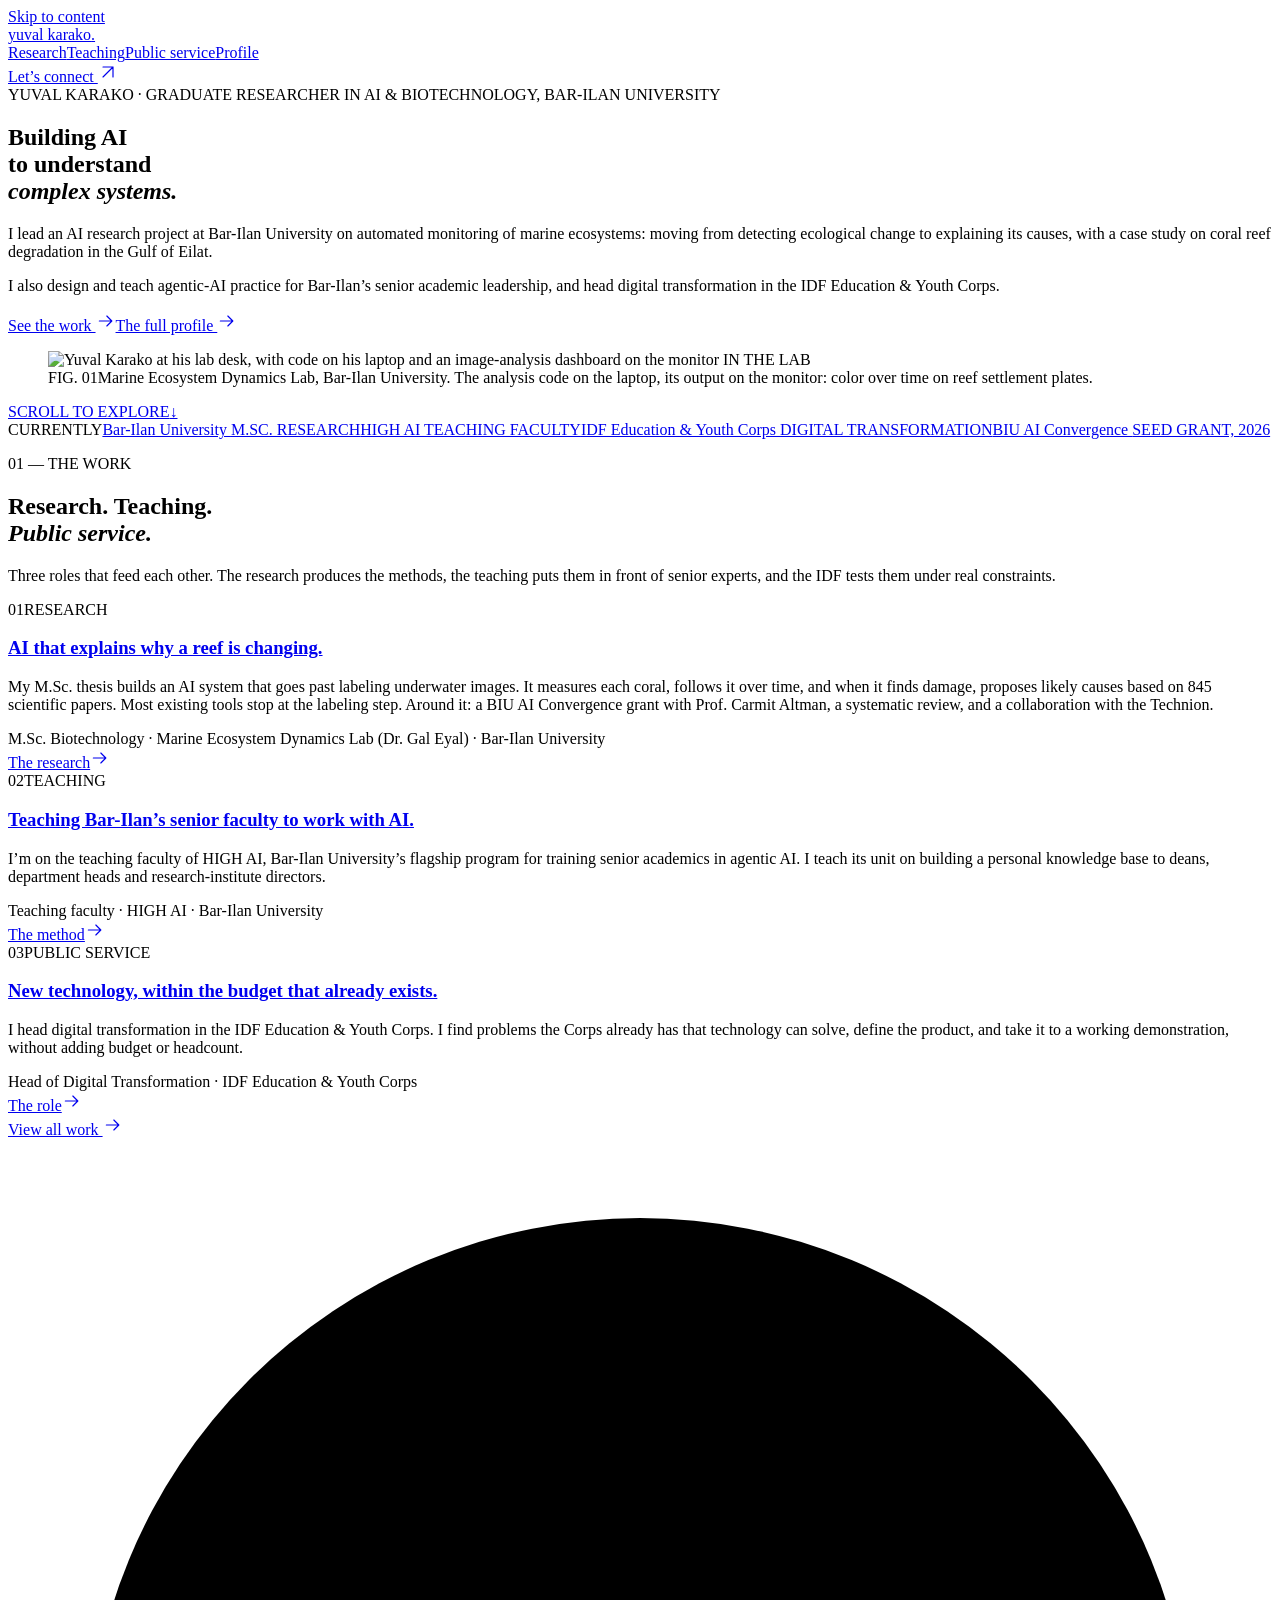
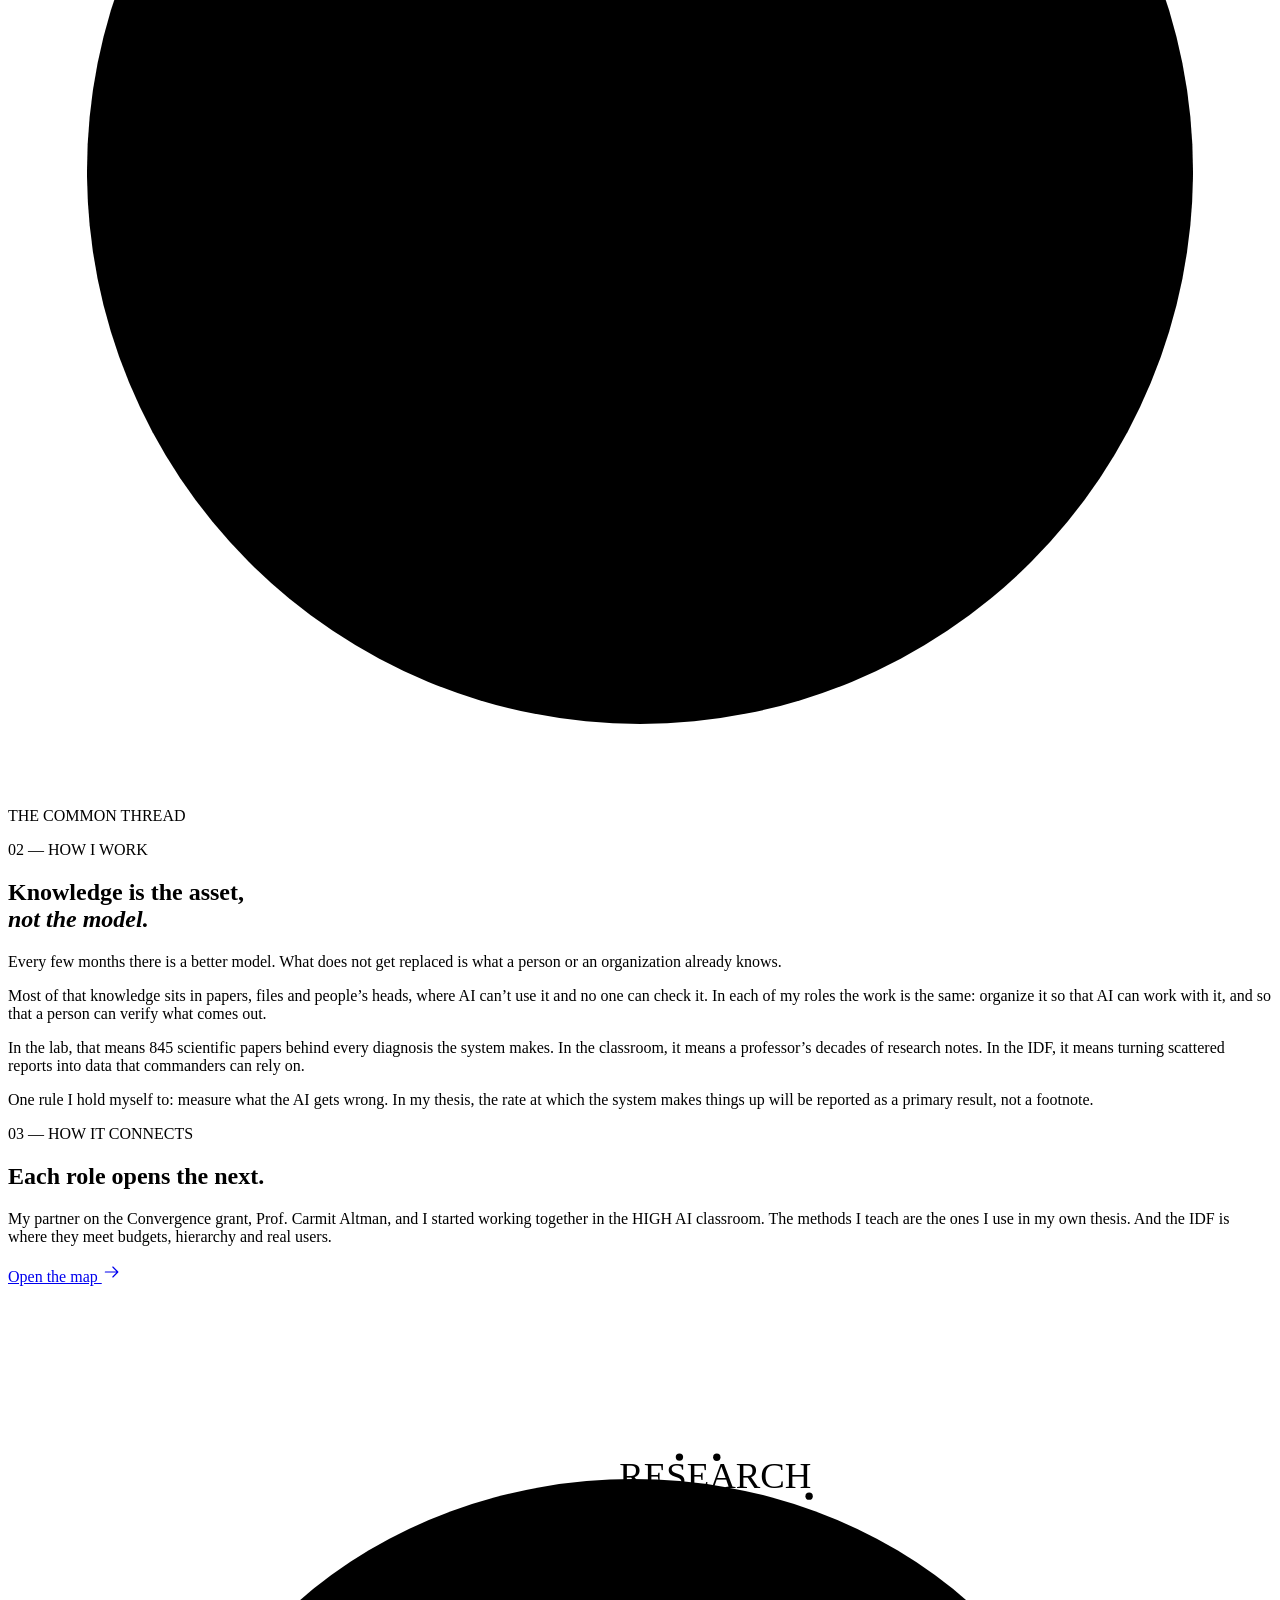
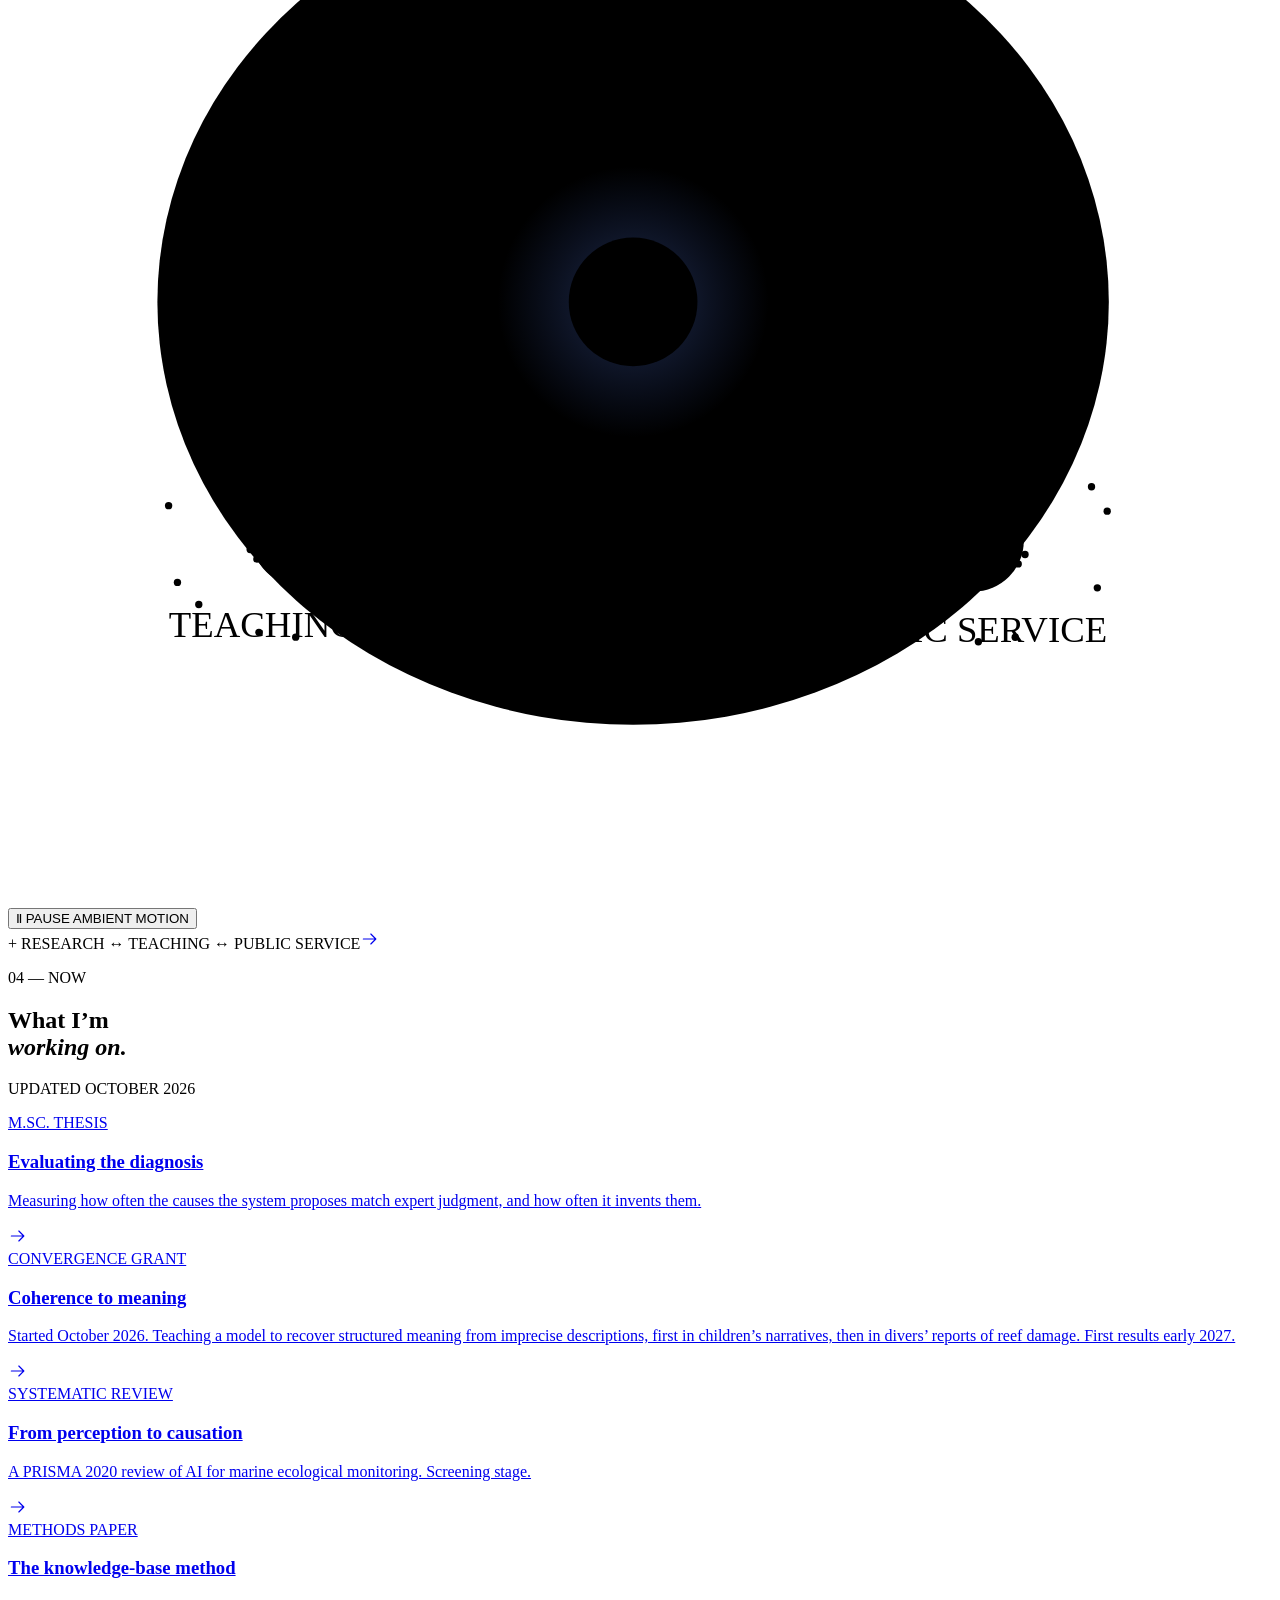
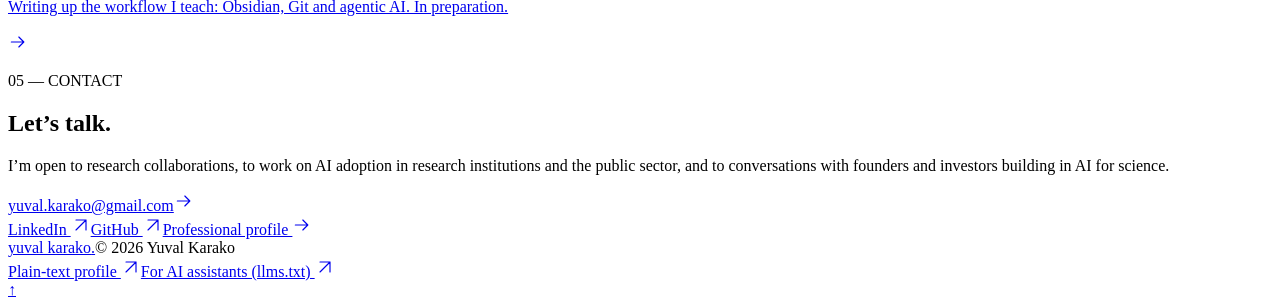
==== commit cf1324b5: "Home page: lab photo in the hero, knowledge graph in section 03 Co-Authored-By: Claude Opus 5.5 <nor" ====
--- a/index.html
+++ b/index.html
@@ -1,2 +1,2 @@
-<!DOCTYPE html><html lang="en" class="dark"><head><meta charSet="utf-8"/><meta name="viewport" content="width=device-width, initial-scale=1"/><link rel="stylesheet" href="/v2-copy/_next/static/css/index.DOzVeqCj.css" data-rsc-css-href="/v2-copy/_next/static/css/index.DOzVeqCj.css" data-precedence="vite-rsc/importer-resources"/><link rel="modulepreload" fetchPriority="low" href="/v2-copy/_next/static/chunks/index-BMjYJhb_.js"/><script src="/v2-copy/_next/static/chunks/rolldown-runtime-C4h6I3Tf.js" type="module" async=""></script><script src="/v2-copy/_next/static/chunks/framework-Bcf18AHR.js" type="module" async=""></script><link rel="modulepreload" href="/v2-copy/_next/static/chunks/layout-segment-context-mBISur8L.js" crossorigin=""/><link rel="modulepreload" href="/v2-copy/_next/static/chunks/knowledge-graph-Cj8F1rtN.js" crossorigin=""/><title>Yuval Karako — Graduate Researcher in AI &amp; Biotechnology, Bar-Ilan University</title><meta name="description" content="Yuval Karako is a graduate researcher in AI &amp; Biotechnology at Bar-Ilan University, leading an AI research project on automated monitoring of marine ecosystems. He designs and teaches agentic-AI practice for Bar-Ilan&#x27;s senior academic leadership, and heads digital transformation in the IDF Education &amp; Youth Corps."/><meta name="robots" content="noindex, nofollow"/><meta property="og:title" content="Yuval Karako — Graduate Researcher in AI &amp; Biotechnology, Bar-Ilan University"/><meta property="og:description" content="Yuval Karako is a graduate researcher in AI &amp; Biotechnology at Bar-Ilan University, leading an AI research project on automated monitoring of marine ecosystems. He designs and teaches agentic-AI practice for Bar-Ilan&#x27;s senior academic leadership, and heads digital transformation in the IDF Education &amp; Youth Corps."/><meta property="og:site_name" content="Yuval Karako"/><meta property="og:type" content="website"/><meta property="og:locale" content="en_US"/><meta name="twitter:card" content="summary"/><meta name="twitter:title" content="Yuval Karako — Graduate Researcher in AI &amp; Biotechnology, Bar-Ilan University"/><meta name="twitter:description" content="Yuval Karako is a graduate researcher in AI &amp; Biotechnology at Bar-Ilan University, leading an AI research project on automated monitoring of marine ecosystems. He designs and teaches agentic-AI practice for Bar-Ilan&#x27;s senior academic leadership, and heads digital transformation in the IDF Education &amp; Youth Corps."/><link rel="icon" href="/v2-copy/favicon.svg"/><link rel="canonical" href="https://yuvalkarako.github.io/v2-copy"/><meta name="theme-color" content="#04070c"/><link rel="preload" href="/v2-copy/fonts/newsreader-latin-normal.woff2" as="font" type="font/woff2" crossorigin="anonymous"/><script>Object.assign(((self[Symbol.for("vinext.navigationRuntime")]??={bootstrap:{routeManifest:null},functions:{}}).bootstrap.rsc??={rsc:[]}),{params:{},nav:{"pathname":"/","searchParams":[]}})</script><link rel="modulepreload" href="/v2-copy/_next/static/chunks/index-BMjYJhb_.js" />
-</head><body><a class="skip-link" href="#main">Skip to content</a><header class="site-header"><div class="wrap header-inner"><a class="wordmark" href="/v2-copy/" aria-label="Yuval Karako home">yuval karako<span class="brand-dot">.</span></a><nav aria-label="Main navigation"><a href="/v2-copy/work/research">Research</a><a href="/v2-copy/work/teaching">Teaching</a><a href="/v2-copy/work/public-service">Public service</a><a href="/v2-copy/profile">Profile</a></nav><a class="header-contact" href="/v2-copy/#contact">Let’s connect <svg class="arrow" width="20" height="20" viewBox="0 0 24 24" fill="none" aria-hidden="true"><path d="M6 18 18 6M6 6h12v12" stroke="currentColor" stroke-width="1.4" stroke-linecap="round" stroke-linejoin="round"></path></svg></a></div></header><main id="main"><script type="application/ld+json">{"@context":"https://schema.org","@type":"Person","@id":"https://yuvalkarako.github.io/v2-copy/#person","name":"Yuval Karako","alternateName":"יובל קרקו","url":"https://yuvalkarako.github.io/v2-copy/profile","image":"https://yuvalkarako.github.io/v2-copy/media/portrait.webp","description":"Yuval Karako is a graduate researcher in AI & Biotechnology (M.Sc.) at Bar-Ilan University's Marine Ecosystem Dynamics Lab, where he leads an AI research project that moves from detecting ecological change to explaining its causes. He is the AI research lead on a 2026 BIU AI Convergence seed grant with Prof. Carmit Altman and Dr. Gal Eyal. He teaches agentic AI and personal knowledge bases to senior faculty in HIGH AI, Bar-Ilan's flagship AI program for academics, and leads digital transformation in the IDF Education & Youth Corps.","jobTitle":["Graduate Researcher in AI & Biotechnology, Bar-Ilan University","Head of Digital Transformation, IDF Education & Youth Corps","Teaching Faculty, HIGH AI"],"award":["BIU AI Convergence seed grant, 2026"],"affiliation":{"@type":"CollegeOrUniversity","name":"Bar-Ilan University","url":"https://www.biu.ac.il/en"},"sameAs":["https://www.linkedin.com/in/yuvalkarako/","https://github.com/yuvalKarako"],"knowsAbout":["Causal reasoning with AI","Retrieval-augmented generation","Computer vision for underwater imagery","Marine ecology","Agentic AI adoption","LLM knowledge bases","Product management"]}</script><section class="hero wrap" aria-labelledby="hero-title"><div class="hero-copy"><div class="eyebrow"><span class="status-dot"></span> YUVAL KARAKO · GRADUATE RESEARCHER IN AI &amp; BIOTECHNOLOGY, BAR-ILAN UNIVERSITY</div><h1 id="hero-title">Building AI<br class="desktop-break"/> to understand<br class="desktop-break"/> <em>complex systems.</em></h1><p class="hero-deck">I lead an AI research project at Bar-Ilan University on automated monitoring of marine ecosystems: moving from detecting ecological change to explaining its causes, with a case study on coral reef degradation in the Gulf of Eilat.</p><p class="hero-deck" style="margin-top:14px">I also design and teach agentic-AI practice for Bar-Ilan’s senior academic leadership, and head digital transformation in the IDF Education &amp; Youth Corps.</p><div class="hero-actions"><a class="button-primary" href="#work">See the work <svg class="arrow" width="20" height="20" viewBox="0 0 24 24" fill="none" aria-hidden="true"><path d="M4 12h15m-6-6 6 6-6 6" stroke="currentColor" stroke-width="1.4" stroke-linecap="round" stroke-linejoin="round"></path></svg></a><a class="text-link" href="/v2-copy/profile">The full profile <svg class="arrow" width="20" height="20" viewBox="0 0 24 24" fill="none" aria-hidden="true"><path d="M4 12h15m-6-6 6 6-6 6" stroke="currentColor" stroke-width="1.4" stroke-linecap="round" stroke-linejoin="round"></path></svg></a></div></div><div class="hero-graph"><div class="knowledge-graph graph-hero "><div class="graph-drawing"><svg viewBox="0 0 550 530" aria-label="Map connecting research, teaching and public service"><defs><radialGradient id="node-glow-hero"><stop offset="0" stop-color="#6f95ff" stop-opacity=".3"></stop><stop offset="1" stop-color="#4d7cfe" stop-opacity="0"></stop></radialGradient></defs><g class="graph-orbits" aria-hidden="true"><ellipse cx="272" cy="268" rx="207" ry="184"></ellipse><ellipse cx="272" cy="268" rx="147" ry="132"></ellipse><path d="M19 268h503M272 34v463"></path></g><g class="graph-links" aria-hidden="true"><line x1="272" y1="268" x2="300" y2="118" class="selected-link"></line><line x1="272" y1="268" x2="128" y2="370" class=""></line><line x1="272" y1="268" x2="420" y2="372" class=""></line><line x1="300" y1="118" x2="128" y2="370"></line><line x1="420" y1="372" x2="300" y2="118"></line><line x1="420" y1="372" x2="128" y2="370"></line><line x1="324" y1="118" x2="272" y2="268" class="satellite-link"></line><line x1="83.02063151812894" y1="399.6676383193526" x2="128" y2="370" class="satellite-link"></line><line x1="422.0980629597799" y1="354.786154655806" x2="420" y2="372" class="satellite-link"></line><line x1="337.11523956802904" y1="152.85468607451756" x2="272" y2="268" class="satellite-link"></line><line x1="104.36682234860002" y1="366.99035572399725" x2="128" y2="370" class="satellite-link"></line><line x1="471.46854426362427" y1="348.42630549962246" x2="420" y2="372" class="satellite-link"></line><line x1="293.76994581919513" y1="134.68764341272774" x2="272" y2="268" class="satellite-link"></line><line x1="99.88344762474603" y1="331.02372265411503" x2="128" y2="370" class="satellite-link"></line><line x1="442.5439238252193" y1="377.9272881535243" x2="420" y2="372" class="satellite-link"></line><line x1="243.61559764510648" y1="134.7591375162518" x2="272" y2="268" class="satellite-link"></line><line x1="138.17160180962082" y1="354.3486752311765" x2="128" y2="370" class="satellite-link"></line><line x1="438.25838353441003" y1="413.90642115094374" x2="420" y2="372" class="satellite-link"></line><line x1="279.23446459131367" y1="109.3362564490629" x2="272" y2="268" class="satellite-link"></line><line x1="187.57667220481022" y1="360.56772164989246" x2="128" y2="370" class="satellite-link"></line><line x1="406.19778146696564" y1="386.1365681490524" x2="420" y2="372" class="satellite-link"></line><line x1="292.1579172339116" y1="74.44445269633175" x2="272" y2="268" class="satellite-link"></line><line x1="146.3523751197741" y1="381.13536105193134" x2="128" y2="370" class="satellite-link"></line><line x1="359.0522291802683" y1="373.81708830921036" x2="420" y2="372" class="satellite-link"></line><line x1="317.01092173826635" y1="105.81032256485032" x2="272" y2="268" class="satellite-link"></line><line x1="125.18606106291908" y1="413.87324444335184" x2="128" y2="370" class="satellite-link"></line><line x1="404.6217902811235" y1="358.73341305487264" x2="420" y2="372" class="satellite-link"></line><line x1="360.4557857318174" y1="123.85364744845339" x2="272" y2="268" class="satellite-link"></line><line x1="108.30037391182519" y1="379.87016621246045" x2="128" y2="370" class="satellite-link"></line><line x1="433.38394266610715" y1="329.150198964249" x2="420" y2="372" class="satellite-link"></line><line x1="311.9339550674504" y1="132.99227278989684" x2="272" y2="268" class="satellite-link"></line><line x1="69.88424379848067" y1="356.6545541859594" x2="128" y2="370" class="satellite-link"></line><line x1="441.78614184573274" y1="364.75106147282276" x2="420" y2="372" class="satellite-link"></line><line x1="276.4551810450587" y1="158.5165022404019" x2="272" y2="268" class="satellite-link"></line><line x1="119.87510303613641" y1="353.7403330916372" x2="128" y2="370" class="satellite-link"></line><line x1="473.9992134895125" y1="392.4292935315758" x2="420" y2="372" class="satellite-link"></line><line x1="276.7933127066081" y1="122.40612145394437" x2="272" y2="268" class="satellite-link"></line><line x1="160.98596476157394" y1="333.05532643068733" x2="128" y2="370" class="satellite-link"></line><line x1="424.0674727114086" y1="389.0300269265972" x2="420" y2="372" class="satellite-link"></line><line x1="251.76800574872593" y1="91.11135220367969" x2="272" y2="268" class="satellite-link"></line><line x1="151.91783844636873" y1="368.5713842709513" x2="128" y2="370" class="satellite-link"></line><line x1="378.58122185385" y1="404.243500570977" x2="420" y2="372" class="satellite-link"></line><line x1="300.1142881987852" y1="100.72019592799649" x2="272" y2="268" class="satellite-link"></line><line x1="168.99039389562606" y1="402.52605564978774" x2="128" y2="370" class="satellite-link"></line><line x1="396.1021435400155" y1="370.4074393227384" x2="420" y2="372" class="satellite-link"></line><line x1="348.5854804077499" y1="91.44330881123626" x2="272" y2="268" class="satellite-link"></line><line x1="123.7074445131457" y1="387.0013630246565" x2="128" y2="370" class="satellite-link"></line><line x1="387.5042225065914" y1="334.83081017375736" x2="420" y2="372" class="satellite-link"></line><line x1="323.1473521541704" y1="122.56505484624518" x2="272" y2="268" class="satellite-link"></line><line x1="73.73300399990282" y1="390.0580828204748" x2="128" y2="370" class="satellite-link"></line><line x1="428.3396056678248" y1="355.7967846821994" x2="420" y2="372" class="satellite-link"></line><line x1="323.0078129728814" y1="158.676116543729" x2="272" y2="268" class="satellite-link"></line><line x1="106.31073265839906" y1="362.6019979964535" x2="128" y2="370" class="satellite-link"></line><line x1="478.28964934875916" y1="359.0536716351992" x2="420" y2="372" class="satellite-link"></line><line x1="287.8682736293272" y1="132.90975915279907" x2="272" y2="268" class="satellite-link"></line><line x1="115.18346654688426" y1="327.0603657889929" x2="128" y2="370" class="satellite-link"></line><line x1="439.5681735302265" y1="382.0048031216904" x2="420" y2="372" class="satellite-link"></line><line x1="239.46952614201084" y1="123.43882369441656" x2="272" y2="268" class="satellite-link"></line><line x1="143.55299804353226" y1="356.8394664179933" x2="128" y2="370" class="satellite-link"></line><line x1="422.2334713581682" y1="415.8905504225096" x2="420" y2="372" class="satellite-link"></line><line x1="283.1510905621624" y1="105.69422787503053" x2="272" y2="268" class="satellite-link"></line><line x1="188.92097081868084" y1="372.23493781606834" x2="128" y2="370" class="satellite-link"></line><line x1="401.50116255611664" y1="383.0090098580992" x2="420" y2="372" class="satellite-link"></line><line x1="308.41786467087394" y1="74.50020293159898" x2="272" y2="268" class="satellite-link"></line><line x1="141.61459896783808" y1="384.2305717755633" x2="128" y2="370" class="satellite-link"></line><line x1="360.55079668685266" y1="362.15961943500224" x2="420" y2="372" class="satellite-link"></line><line x1="320.8791945944398" y1="109.47904310346733" x2="272" y2="268" class="satellite-link"></line><line x1="109.1881210408146" y1="411.77931890393785" x2="128" y2="370" class="satellite-link"></line><line x1="410.03588976621506" y1="356.2796362205618" x2="420" y2="372" class="satellite-link"></line><line x1="356.1601611091364" y1="135.14501735476298" x2="272" y2="268" class="satellite-link"></line><line x1="105.37869452150447" y1="375.77243081654063" x2="128" y2="370" class="satellite-link"></line><line x1="448.63084177904796" y1="333.2182915841297" x2="420" y2="372" class="satellite-link"></line><line x1="306.0090333065942" y1="134.72960738644434" x2="272" y2="268" class="satellite-link"></line></g><g class="graph-satellites" aria-hidden="true"><circle cx="324" cy="118" r="2.7" style="animation-delay:-0s"></circle><circle cx="83.02063151812894" cy="399.6676383193526" r="1.6" style="animation-delay:-1s"></circle><circle cx="422.0980629597799" cy="354.786154655806" r="1.6" style="animation-delay:-2s"></circle><circle cx="337.11523956802904" cy="152.85468607451756" r="1.6" style="animation-delay:-3s"></circle><circle cx="104.36682234860002" cy="366.99035572399725" r="1.6" style="animation-delay:-4s"></circle><circle cx="471.46854426362427" cy="348.42630549962246" r="1.6" style="animation-delay:-5s"></circle><circle cx="293.76994581919513" cy="134.68764341272774" r="1.6" style="animation-delay:-6s"></circle><circle cx="99.88344762474603" cy="331.02372265411503" r="2.7" style="animation-delay:-7s"></circle><circle cx="442.5439238252193" cy="377.9272881535243" r="1.6" style="animation-delay:-8s"></circle><circle cx="243.61559764510648" cy="134.7591375162518" r="1.6" style="animation-delay:-9s"></circle><circle cx="138.17160180962082" cy="354.3486752311765" r="1.6" style="animation-delay:-10s"></circle><circle cx="438.25838353441003" cy="413.90642115094374" r="1.6" style="animation-delay:-11s"></circle><circle cx="279.23446459131367" cy="109.3362564490629" r="1.6" style="animation-delay:-0s"></circle><circle cx="187.57667220481022" cy="360.56772164989246" r="1.6" style="animation-delay:-1s"></circle><circle cx="406.19778146696564" cy="386.1365681490524" r="2.7" style="animation-delay:-2s"></circle><circle cx="292.1579172339116" cy="74.44445269633175" r="1.6" style="animation-delay:-3s"></circle><circle cx="146.3523751197741" cy="381.13536105193134" r="1.6" style="animation-delay:-4s"></circle><circle cx="359.0522291802683" cy="373.81708830921036" r="1.6" style="animation-delay:-5s"></circle><circle cx="317.01092173826635" cy="105.81032256485032" r="1.6" style="animation-delay:-6s"></circle><circle cx="125.18606106291908" cy="413.87324444335184" r="1.6" style="animation-delay:-7s"></circle><circle cx="404.6217902811235" cy="358.73341305487264" r="1.6" style="animation-delay:-8s"></circle><circle cx="360.4557857318174" cy="123.85364744845339" r="2.7" style="animation-delay:-9s"></circle><circle cx="108.30037391182519" cy="379.87016621246045" r="1.6" style="animation-delay:-10s"></circle><circle cx="433.38394266610715" cy="329.150198964249" r="1.6" style="animation-delay:-11s"></circle><circle cx="311.9339550674504" cy="132.99227278989684" r="1.6" style="animation-delay:-0s"></circle><circle cx="69.88424379848067" cy="356.6545541859594" r="1.6" style="animation-delay:-1s"></circle><circle cx="441.78614184573274" cy="364.75106147282276" r="1.6" style="animation-delay:-2s"></circle><circle cx="276.4551810450587" cy="158.5165022404019" r="1.6" style="animation-delay:-3s"></circle><circle cx="119.87510303613641" cy="353.7403330916372" r="2.7" style="animation-delay:-4s"></circle><circle cx="473.9992134895125" cy="392.4292935315758" r="1.6" style="animation-delay:-5s"></circle><circle cx="276.7933127066081" cy="122.40612145394437" r="1.6" style="animation-delay:-6s"></circle><circle cx="160.98596476157394" cy="333.05532643068733" r="1.6" style="animation-delay:-7s"></circle><circle cx="424.0674727114086" cy="389.0300269265972" r="1.6" style="animation-delay:-8s"></circle><circle cx="251.76800574872593" cy="91.11135220367969" r="1.6" style="animation-delay:-9s"></circle><circle cx="151.91783844636873" cy="368.5713842709513" r="1.6" style="animation-delay:-10s"></circle><circle cx="378.58122185385" cy="404.243500570977" r="2.7" style="animation-delay:-11s"></circle><circle cx="300.1142881987852" cy="100.72019592799649" r="1.6" style="animation-delay:-0s"></circle><circle cx="168.99039389562606" cy="402.52605564978774" r="1.6" style="animation-delay:-1s"></circle><circle cx="396.1021435400155" cy="370.4074393227384" r="1.6" style="animation-delay:-2s"></circle><circle cx="348.5854804077499" cy="91.44330881123626" r="1.6" style="animation-delay:-3s"></circle><circle cx="123.7074445131457" cy="387.0013630246565" r="1.6" style="animation-delay:-4s"></circle><circle cx="387.5042225065914" cy="334.83081017375736" r="1.6" style="animation-delay:-5s"></circle><circle cx="323.1473521541704" cy="122.56505484624518" r="2.7" style="animation-delay:-6s"></circle><circle cx="73.73300399990282" cy="390.0580828204748" r="1.6" style="animation-delay:-7s"></circle><circle cx="428.3396056678248" cy="355.7967846821994" r="1.6" style="animation-delay:-8s"></circle><circle cx="323.0078129728814" cy="158.676116543729" r="1.6" style="animation-delay:-9s"></circle><circle cx="106.31073265839906" cy="362.6019979964535" r="1.6" style="animation-delay:-10s"></circle><circle cx="478.28964934875916" cy="359.0536716351992" r="1.6" style="animation-delay:-11s"></circle><circle cx="287.8682736293272" cy="132.90975915279907" r="1.6" style="animation-delay:-0s"></circle><circle cx="115.18346654688426" cy="327.0603657889929" r="2.7" style="animation-delay:-1s"></circle><circle cx="439.5681735302265" cy="382.0048031216904" r="1.6" style="animation-delay:-2s"></circle><circle cx="239.46952614201084" cy="123.43882369441656" r="1.6" style="animation-delay:-3s"></circle><circle cx="143.55299804353226" cy="356.8394664179933" r="1.6" style="animation-delay:-4s"></circle><circle cx="422.2334713581682" cy="415.8905504225096" r="1.6" style="animation-delay:-5s"></circle><circle cx="283.1510905621624" cy="105.69422787503053" r="1.6" style="animation-delay:-6s"></circle><circle cx="188.92097081868084" cy="372.23493781606834" r="1.6" style="animation-delay:-7s"></circle><circle cx="401.50116255611664" cy="383.0090098580992" r="2.7" style="animation-delay:-8s"></circle><circle cx="308.41786467087394" cy="74.50020293159898" r="1.6" style="animation-delay:-9s"></circle><circle cx="141.61459896783808" cy="384.2305717755633" r="1.6" style="animation-delay:-10s"></circle><circle cx="360.55079668685266" cy="362.15961943500224" r="1.6" style="animation-delay:-11s"></circle><circle cx="320.8791945944398" cy="109.47904310346733" r="1.6" style="animation-delay:-0s"></circle><circle cx="109.1881210408146" cy="411.77931890393785" r="1.6" style="animation-delay:-1s"></circle><circle cx="410.03588976621506" cy="356.2796362205618" r="1.6" style="animation-delay:-2s"></circle><circle cx="356.1601611091364" cy="135.14501735476298" r="2.7" style="animation-delay:-3s"></circle><circle cx="105.37869452150447" cy="375.77243081654063" r="1.6" style="animation-delay:-4s"></circle><circle cx="448.63084177904796" cy="333.2182915841297" r="1.6" style="animation-delay:-5s"></circle><circle cx="306.0090333065942" cy="134.72960738644434" r="1.6" style="animation-delay:-6s"></circle></g><g class="graph-hub" aria-hidden="true"><circle cx="272" cy="268" r="59" fill="url(#node-glow-hero)"></circle><circle class="hub-outer" cx="272" cy="268" r="28"></circle><circle class="hub-inner" cx="272" cy="268" r="21"></circle><text x="272" y="273" text-anchor="middle">YK</text></g><a href="/v2-copy/work/research" aria-label="Explore Research" class="graph-node is-selected"><circle class="node-target" cx="300" cy="118" r="22"></circle><circle class="node-ring" cx="300" cy="118" r="12"></circle><circle class="node-core" cx="300" cy="118" r="4.5"></circle><text x="266" y="88">RESEARCH</text></a><a href="/v2-copy/work/teaching" aria-label="Explore Teaching agentic AI" class="graph-node "><circle class="node-target" cx="128" cy="370" r="22"></circle><circle class="node-ring" cx="128" cy="370" r="12"></circle><circle class="node-core" cx="128" cy="370" r="4.5"></circle><text x="70" y="414">TEACHING</text></a><a href="/v2-copy/work/public-service" aria-label="Explore Digital transformation in the IDF" class="graph-node "><circle class="node-target" cx="420" cy="372" r="22"></circle><circle class="node-ring" cx="420" cy="372" r="12"></circle><circle class="node-core" cx="420" cy="372" r="4.5"></circle><text x="352" y="416">PUBLIC SERVICE</text></a><g class="graph-coordinates" aria-hidden="true"><path d="M516 34v14m-7-7h14M27 470v14m-7-7h14"></path></g></svg><button class="motion-control mono" aria-pressed="false" aria-label="Pause graph animation">Ⅱ PAUSE<span> AMBIENT MOTION</span></button></div></div><div class="graph-caption"><span class="tiny-cross">+</span> HOW THE WORK CONNECTS<a href="/v2-copy/map" aria-label="Open the map"><svg class="arrow" width="20" height="20" viewBox="0 0 24 24" fill="none" aria-hidden="true"><path d="M4 12h15m-6-6 6 6-6 6" stroke="currentColor" stroke-width="1.4" stroke-linecap="round" stroke-linejoin="round"></path></svg></a></div></div><a class="scroll-cue" href="#work"><span>SCROLL TO EXPLORE</span><span>↓</span></a></section><div class="affiliation-strip"><div class="wrap affiliation-inner"><span class="mono strip-label">CURRENTLY</span><a href="https://sites.biu.ac.il/en/marine-ecosystem-dynamics-lab">Bar-Ilan University <span>M.SC. RESEARCH</span></a><a href="/v2-copy/work/teaching">HIGH AI <span>TEACHING FACULTY</span></a><a href="/v2-copy/work/public-service">IDF Education &amp; Youth Corps <span>DIGITAL TRANSFORMATION</span></a><a href="/v2-copy/work/research#coherence-to-meaning">BIU AI Convergence <span>SEED GRANT, 2026</span></a></div></div><section class="section wrap" id="work" aria-labelledby="work-title"><div class="section-top"><div><p class="eyebrow">01 — THE WORK</p><h2 id="work-title">Research. Teaching.<br/><em>Public service.</em></h2></div><p class="section-intro">Three roles that feed each other. The research produces the methods, the teaching puts them in front of senior experts, and the IDF tests them under real constraints.</p></div><article class="work-row"><div class="work-index"><span class="mono">0<!-- -->1</span><span class="eyebrow">RESEARCH</span></div><div class="work-copy"><h3><a href="/v2-copy/work/research">AI that explains why a reef is changing.</a></h3><p>My M.Sc. thesis builds an AI system that goes past labeling underwater images. It measures each coral, follows it over time, and when it finds damage, proposes likely causes based on 845 scientific papers. Most existing tools stop at the labeling step. Around it: a BIU AI Convergence grant with Prof. Carmit Altman, a systematic review, and a collaboration with the Technion.</p><div class="work-meta mono">M.Sc. Biotechnology · Marine Ecosystem Dynamics Lab (Dr. Gal Eyal) · Bar-Ilan University</div></div><a class="work-go" href="/v2-copy/work/research" aria-label="Explore Research"><span>The research</span><svg class="arrow" width="20" height="20" viewBox="0 0 24 24" fill="none" aria-hidden="true"><path d="M4 12h15m-6-6 6 6-6 6" stroke="currentColor" stroke-width="1.4" stroke-linecap="round" stroke-linejoin="round"></path></svg></a></article><article class="work-row"><div class="work-index"><span class="mono">0<!-- -->2</span><span class="eyebrow">TEACHING</span></div><div class="work-copy"><h3><a href="/v2-copy/work/teaching">Teaching Bar-Ilan’s senior faculty to work with AI.</a></h3><p>I’m on the teaching faculty of HIGH AI, Bar-Ilan University’s flagship program for training senior academics in agentic AI. I teach its unit on building a personal knowledge base to deans, department heads and research-institute directors.</p><div class="work-meta mono">Teaching faculty · HIGH AI · Bar-Ilan University</div></div><a class="work-go" href="/v2-copy/work/teaching" aria-label="Explore Teaching agentic AI"><span>The method</span><svg class="arrow" width="20" height="20" viewBox="0 0 24 24" fill="none" aria-hidden="true"><path d="M4 12h15m-6-6 6 6-6 6" stroke="currentColor" stroke-width="1.4" stroke-linecap="round" stroke-linejoin="round"></path></svg></a></article><article class="work-row"><div class="work-index"><span class="mono">0<!-- -->3</span><span class="eyebrow">PUBLIC SERVICE</span></div><div class="work-copy"><h3><a href="/v2-copy/work/public-service">New technology, within the budget that already exists.</a></h3><p>I head digital transformation in the IDF Education &amp; Youth Corps. I find problems the Corps already has that technology can solve, define the product, and take it to a working demonstration, without adding budget or headcount.</p><div class="work-meta mono">Head of Digital Transformation · IDF Education &amp; Youth Corps</div></div><a class="work-go" href="/v2-copy/work/public-service" aria-label="Explore Digital transformation in the IDF"><span>The role</span><svg class="arrow" width="20" height="20" viewBox="0 0 24 24" fill="none" aria-hidden="true"><path d="M4 12h15m-6-6 6 6-6 6" stroke="currentColor" stroke-width="1.4" stroke-linecap="round" stroke-linejoin="round"></path></svg></a></article><a class="text-link work-all" href="/v2-copy/work">View all work <svg class="arrow" width="20" height="20" viewBox="0 0 24 24" fill="none" aria-hidden="true"><path d="M4 12h15m-6-6 6 6-6 6" stroke="currentColor" stroke-width="1.4" stroke-linecap="round" stroke-linejoin="round"></path></svg></a></section><section class="pattern-section" id="perspective" aria-labelledby="pattern-title"><div class="wrap pattern-grid"><div class="pattern-mark" aria-hidden="true"><svg viewBox="0 0 240 240"><path d="M32 120H208M120 32V208M58 58L182 182M58 182L182 58"></path><circle cx="120" cy="120" r="72"></circle><circle cx="120" cy="120" r="105"></circle><circle class="pattern-center" cx="120" cy="120" r="7"></circle></svg><span class="mono">THE COMMON THREAD</span></div><div><p class="eyebrow">02 — HOW I WORK</p><h2 id="pattern-title">Knowledge is the asset,<br/><em>not the model.</em></h2><p class="pattern-lead">Every few months there is a better model. What does not get replaced is what a person or an organization already knows.</p><p>Most of that knowledge sits in papers, files and people’s heads, where AI can’t use it and no one can check it. In each of my roles the work is the same: organize it so that AI can work with it, and so that a person can verify what comes out.</p><p>In the lab, that means 845 scientific papers behind every diagnosis the system makes. In the classroom, it means a professor’s decades of research notes. In the IDF, it means turning scattered reports into data that commanders can rely on.</p><p>One rule I hold myself to: measure what the AI gets wrong. In my thesis, the rate at which the system makes things up will be reported as a primary result, not a footnote.</p></div></div></section><section class="section wrap map-teaser" id="connections"><div><p class="eyebrow">03 — HOW IT CONNECTS</p><h2>Each role opens the next.</h2><p class="map-copy">My partner on the Convergence grant, Prof. Carmit Altman, and I started working together in the HIGH AI classroom. The methods I teach are the ones I use in my own thesis. And the IDF is where they meet budgets, hierarchy and real users.</p><a href="/v2-copy/map" class="text-link">Open the map <svg class="arrow" width="20" height="20" viewBox="0 0 24 24" fill="none" aria-hidden="true"><path d="M4 12h15m-6-6 6 6-6 6" stroke="currentColor" stroke-width="1.4" stroke-linecap="round" stroke-linejoin="round"></path></svg></a></div><a class="map-path" href="/v2-copy/map" aria-label="Open the map"><span><i></i>RESEARCH</span><b>↔</b><span class="active"><i></i>TEACHING</span><b>↔</b><span><i></i>PUBLIC SERVICE</span></a></section><section class="frontier-section" id="now"><div class="wrap frontier-grid"><div><p class="eyebrow"><span class="status-dot"></span> 04 — NOW</p><h2>What I’m<br/><em>working on.</em></h2><p class="mono updated">UPDATED OCTOBER 2026</p></div><div class="frontier-list"><a class="frontier-item" href="/v2-copy/work/research#etiology-system"><div><span class="mono frontier-type">M.SC. THESIS</span><h3>Evaluating the diagnosis</h3><p>Measuring how often the causes the system proposes match expert judgment, and how often it invents them.</p></div><svg class="arrow" width="20" height="20" viewBox="0 0 24 24" fill="none" aria-hidden="true"><path d="M4 12h15m-6-6 6 6-6 6" stroke="currentColor" stroke-width="1.4" stroke-linecap="round" stroke-linejoin="round"></path></svg></a><a class="frontier-item" href="/v2-copy/work/research#coherence-to-meaning"><div><span class="mono frontier-type">CONVERGENCE GRANT</span><h3>Coherence to meaning</h3><p>Started October 2026. Teaching a model to recover structured meaning from imprecise descriptions, first in children’s narratives, then in divers’ reports of reef damage. First results early 2027.</p></div><svg class="arrow" width="20" height="20" viewBox="0 0 24 24" fill="none" aria-hidden="true"><path d="M4 12h15m-6-6 6 6-6 6" stroke="currentColor" stroke-width="1.4" stroke-linecap="round" stroke-linejoin="round"></path></svg></a><a class="frontier-item" href="/v2-copy/work/research#systematic-review"><div><span class="mono frontier-type">SYSTEMATIC REVIEW</span><h3>From perception to causation</h3><p>A PRISMA 2020 review of AI for marine ecological monitoring. Screening stage.</p></div><svg class="arrow" width="20" height="20" viewBox="0 0 24 24" fill="none" aria-hidden="true"><path d="M4 12h15m-6-6 6 6-6 6" stroke="currentColor" stroke-width="1.4" stroke-linecap="round" stroke-linejoin="round"></path></svg></a><a class="frontier-item" href="/v2-copy/work/research#methods-paper"><div><span class="mono frontier-type">METHODS PAPER</span><h3>The knowledge-base method</h3><p>Writing up the workflow I teach: Obsidian, Git and agentic AI. In preparation.</p></div><svg class="arrow" width="20" height="20" viewBox="0 0 24 24" fill="none" aria-hidden="true"><path d="M4 12h15m-6-6 6 6-6 6" stroke="currentColor" stroke-width="1.4" stroke-linecap="round" stroke-linejoin="round"></path></svg></a></div></div></section><section class="section wrap contact-section" id="contact"><p class="eyebrow">05 — CONTACT</p><h2>Let’s talk.</h2><p>I’m open to research collaborations, to work on AI adoption in research institutions and the public sector, and to conversations with founders and investors building in AI for science.</p><a class="contact-email" href="mailto:yuval.karako@gmail.com">yuval.karako@gmail.com<svg class="arrow" width="20" height="20" viewBox="0 0 24 24" fill="none" aria-hidden="true"><path d="M4 12h15m-6-6 6 6-6 6" stroke="currentColor" stroke-width="1.4" stroke-linecap="round" stroke-linejoin="round"></path></svg></a><div class="contact-links"><a href="https://www.linkedin.com/in/yuvalkarako/" target="_blank" rel="noreferrer">LinkedIn <svg class="arrow" width="20" height="20" viewBox="0 0 24 24" fill="none" aria-hidden="true"><path d="M6 18 18 6M6 6h12v12" stroke="currentColor" stroke-width="1.4" stroke-linecap="round" stroke-linejoin="round"></path></svg></a><a href="https://github.com/yuvalKarako" target="_blank" rel="noreferrer">GitHub <svg class="arrow" width="20" height="20" viewBox="0 0 24 24" fill="none" aria-hidden="true"><path d="M6 18 18 6M6 6h12v12" stroke="currentColor" stroke-width="1.4" stroke-linecap="round" stroke-linejoin="round"></path></svg></a><a href="/v2-copy/profile">Professional profile <svg class="arrow" width="20" height="20" viewBox="0 0 24 24" fill="none" aria-hidden="true"><path d="M4 12h15m-6-6 6 6-6 6" stroke="currentColor" stroke-width="1.4" stroke-linecap="round" stroke-linejoin="round"></path></svg></a></div></section></main><footer class="site-footer"><div class="wrap footer-inner"><a class="wordmark" href="/v2-copy/">yuval karako<span class="brand-dot">.</span></a><span class="mono">© <!-- -->2026<!-- --> Yuval Karako</span><div><a href="/v2-copy/profile.md">Plain-text profile <svg class="arrow" width="20" height="20" viewBox="0 0 24 24" fill="none" aria-hidden="true"><path d="M6 18 18 6M6 6h12v12" stroke="currentColor" stroke-width="1.4" stroke-linecap="round" stroke-linejoin="round"></path></svg></a><a href="/v2-copy/llms.txt">For AI assistants (llms.txt) <svg class="arrow" width="20" height="20" viewBox="0 0 24 24" fill="none" aria-hidden="true"><path d="M6 18 18 6M6 6h12v12" stroke="currentColor" stroke-width="1.4" stroke-linecap="round" stroke-linejoin="round"></path></svg></a></div><a href="#main" class="back-top" aria-label="Back to top">↑</a></div></footer><script type="module" src="/v2-copy/_next/static/chunks/index-BMjYJhb_.js" id="_R_" async=""></script><script>((self[Symbol.for("vinext.navigationRuntime")]??={bootstrap:{routeManifest:null},functions:{}}).bootstrap.rsc??={rsc:[]}).rsc.push("0:{\"page:/\":\"$L1\",\"layout:/\":\"$L2\",\"route:/\":\"$L3\",\"__route\":\"route:/\",\"__interceptionContext\":null,\"__layoutIds\":[\"layout:/\"],\"__rootLayout\":\"/\",\"__bfcacheSegmentIdentities\":{\"layout:/\":\"[\\\"layout\\\",\\\"layout:/\\\",\\\"root-boundary:/\\\",\\\"\\\"]\",\"page:/\":\"[\\\"page\\\",\\\"page:/\\\",\\\"root-boundary:/\\\",\\\"\\\"]\"},\"__srcPage\":[\"page\"],\"__layoutFlags\":{\"layout:/\":\"s\"},\"__artifactCompatibility\":{\"schemaVersion\":1,\"graphVersion\":\"app-route-graph:1177fd80f83fa7b0\",\"deploymentVersion\":\"def2d234-703c-4461-8a4f-9d446bc2325c\",\"appElementsSchemaVersion\":1,\"rscPayloadSchemaVersion\":1,\"rootBoundaryId\":\"/\",\"renderEpoch\":null}}\n")</script><script>((self[Symbol.for("vinext.navigationRuntime")]??={bootstrap:{routeManifest:null},functions:{}}).bootstrap.rsc??={rsc:[]}).rsc.push("4:I[\"86a279a58990\",[],\"Children\",1]\n")</script><script>((self[Symbol.for("vinext.navigationRuntime")]??={bootstrap:{routeManifest:null},functions:{}}).bootstrap.rsc??={rsc:[]}).rsc.push("5:I[\"9d9092f72f0a\",[],\"GlobalErrorBoundary\",1]\n")</script><script>((self[Symbol.for("vinext.navigationRuntime")]??={bootstrap:{routeManifest:null},functions:{}}).bootstrap.rsc??={rsc:[]}).rsc.push("6:I[\"92f9ab31d553\",[],\"default\",1]\n")</script><script>((self[Symbol.for("vinext.navigationRuntime")]??={bootstrap:{routeManifest:null},functions:{}}).bootstrap.rsc??={rsc:[]}).rsc.push("7:I[\"9d9092f72f0a\",[],\"ErrorBoundary\",1]\n")</script><script>((self[Symbol.for("vinext.navigationRuntime")]??={bootstrap:{routeManifest:null},functions:{}}).bootstrap.rsc??={rsc:[]}).rsc.push("8:I[\"642557e3b4e0\",[],\"LayoutSegmentProvider\",1]\n")</script><script>((self[Symbol.for("vinext.navigationRuntime")]??={bootstrap:{routeManifest:null},functions:{}}).bootstrap.rsc??={rsc:[]}).rsc.push("9:I[\"86a279a58990\",[],\"Slot\",1]\n")</script><script>((self[Symbol.for("vinext.navigationRuntime")]??={bootstrap:{routeManifest:null},functions:{}}).bootstrap.rsc??={rsc:[]}).rsc.push("a:I[\"9d9092f72f0a\",[],\"NotFoundBoundary\",1]\n")</script><script>((self[Symbol.for("vinext.navigationRuntime")]??={bootstrap:{routeManifest:null},functions:{}}).bootstrap.rsc??={rsc:[]}).rsc.push("b:I[\"62a36774a7b0\",[],\"AppRouterScrollTarget\",1]\n")</script><script>((self[Symbol.for("vinext.navigationRuntime")]??={bootstrap:{routeManifest:null},functions:{}}).bootstrap.rsc??={rsc:[]}).rsc.push("c:I[\"9d9092f72f0a\",[],\"RedirectBoundary\",1]\n")</script><script>((self[Symbol.for("vinext.navigationRuntime")]??={bootstrap:{routeManifest:null},functions:{}}).bootstrap.rsc??={rsc:[]}).rsc.push(":HL[\"/v2-copy/_next/static/css/index.DOzVeqCj.css\",\"style\"     ]\n")</script><script>((self[Symbol.for("vinext.navigationRuntime")]??={bootstrap:{routeManifest:null},functions:{}}).bootstrap.rsc??={rsc:[]}).rsc.push(":HL[\"/v2-copy/fonts/newsreader-latin-normal.woff2\",\"font\",{\"crossOrigin\":\"anonymous\",\"type\":\"font/woff2\"}]\n")</script><script>((self[Symbol.for("vinext.navigationRuntime")]??={bootstrap:{routeManifest:null},functions:{}}).bootstrap.rsc??={rsc:[]}).rsc.push("2:[[[\"$\",\"link\",\"css:/v2-copy/_next/static/css/index.DOzVeqCj.css\",{\"rel\":\"stylesheet\",\"precedence\":\"vite-rsc/importer-resources\",\"href\":\"/v2-copy/_next/static/css/index.DOzVeqCj.css\",\"data-rsc-css-href\":\"/v2-copy/_next/static/css/index.DOzVeqCj.css\"}],\"$undefined\"],[\"$\",\"html\",null,{\"lang\":\"en\",\"className\":\"dark\",\"children\":[[\"$\",\"head\",null,{\"children\":[[\"$\",\"meta\",null,{\"name\":\"theme-color\",\"content\":\"#04070c\"}],[\"$\",\"link\",null,{\"rel\":\"preload\",\"href\":\"/v2-copy/fonts/newsreader-latin-normal.woff2\",\"as\":\"font\",\"type\":\"font/woff2\",\"crossOrigin\":\"anonymous\"}]]}],[\"$\",\"body\",null,{\"children\":[[\"$\",\"a\",null,{\"className\":\"skip-link\",\"href\":\"#main\",\"children\":\"Skip to content\"}],[\"$\",\"header\",null,{\"className\":\"site-header\",\"children\":[\"$\",\"div\",null,{\"className\":\"wrap header-inner\",\"children\":[[\"$\",\"a\",null,{\"className\":\"wordmark\",\"href\":\"/v2-copy/\",\"aria-label\":\"Yuval Karako home\",\"children\":[\"yuval karako\",[\"$\",\"span\",null,{\"className\":\"brand-dot\",\"children\":\".\"}]]}],[\"$\",\"nav\",null,{\"aria-label\":\"Main navigation\",\"children\":[[\"$\",\"a\",null,{\"href\":\"/v2-copy/work/research\",\"children\":\"Research\"}],[\"$\",\"a\",null,{\"href\":\"/v2-copy/work/teaching\",\"children\":\"Teaching\"}],[\"$\",\"a\",null,{\"href\":\"/v2-copy/work/public-service\",\"children\":\"Public service\"}],[\"$\",\"a\",null,{\"href\":\"/v2-copy/profile\",\"children\":\"Profile\"}]]}],[\"$\",\"a\",null,{\"className\":\"header-contact\",\"href\":\"/v2-copy/#contact\",\"children\":[\"Let’s connect \",[\"$\",\"svg\",null,{\"className\":\"arrow\",\"width\":\"20\",\"height\":\"20\",\"viewBox\":\"0 0 24 24\",\"fill\":\"none\",\"aria-hidden\":\"true\",\"children\":[\"$\",\"path\",null,{\"d\":\"M6 18 18 6M6 6h12v12\",\"stroke\":\"currentColor\",\"strokeWidth\":\"1.4\",\"strokeLinecap\":\"round\",\"strokeLinejoin\":\"round\"}]}]]}]]}]}],[\"$\",\"$L4\",null,{}],[\"$\",\"footer\",null,{\"className\":\"site-footer\",\"children\":[\"$\",\"div\",null,{\"className\":\"wrap footer-inner\",\"children\":[[\"$\",\"a\",null,{\"className\":\"wordmark\",\"href\":\"/v2-copy/\",\"children\":[\"yuval karako\",[\"$\",\"span\",null,{\"className\":\"brand-dot\",\"children\":\".\"}]]}],[\"$\",\"span\",null,{\"className\":\"mono\",\"children\":[\"© \",\"2026\",\" Yuval Karako\"]}],[\"$\",\"div\",null,{\"children\":[[\"$\",\"a\",null,{\"href\":\"/v2-copy/profile.md\",\"children\":[\"Plain-text profile \",[\"$\",\"svg\",null,{\"className\":\"arrow\",\"width\":\"20\",\"height\":\"20\",\"viewBox\":\"0 0 24 24\",\"fill\":\"none\",\"aria-hidden\":\"true\",\"children\":[\"$\",\"path\",null,{\"d\":\"M6 18 18 6M6 6h12v12\",\"stroke\":\"currentColor\",\"strokeWidth\":\"1.4\",\"strokeLinecap\":\"round\",\"strokeLinejoin\":\"round\"}]}]]}],[\"$\",\"a\",null,{\"href\":\"/v2-copy/llms.txt\",\"children\":[\"For AI assistants (llms.txt) \",[\"$\",\"svg\",null,{\"className\":\"arrow\",\"width\":\"20\",\"height\":\"20\",\"viewBox\":\"0 0 24 24\",\"fill\":\"none\",\"aria-hidden\":\"true\",\"children\":[\"$\",\"path\",null,{\"d\":\"M6 18 18 6M6 6h12v12\",\"stroke\":\"currentColor\",\"strokeWidth\":\"1.4\",\"strokeLinecap\":\"round\",\"strokeLinejoin\":\"round\"}]}]]}]]}],[\"$\",\"a\",null,{\"href\":\"#main\",\"className\":\"back-top\",\"aria-label\":\"Back to top\",\"children\":\"↑\"}]]}]}]]}]]}]]\n")</script><script>((self[Symbol.for("vinext.navigationRuntime")]??={bootstrap:{routeManifest:null},functions:{}}).bootstrap.rsc??={rsc:[]}).rsc.push("3:[[[\"$\",\"meta\",null,{\"charSet\":\"utf-8\"}],[[\"$\",\"title\",\"0\",{\"children\":\"Yuval Karako — Graduate Researcher in AI \u0026 Biotechnology, Bar-Ilan University\"}],[\"$\",\"meta\",\"1\",{\"name\":\"description\",\"content\":\"Yuval Karako is a graduate researcher in AI \u0026 Biotechnology at Bar-Ilan University, leading an AI research project on automated monitoring of marine ecosystems. He designs and teaches agentic-AI practice for Bar-Ilan's senior academic leadership, and heads digital transformation in the IDF Education \u0026 Youth Corps.\"}],[\"$\",\"meta\",\"2\",{\"name\":\"robots\",\"content\":\"noindex, nofollow\"}],[\"$\",\"meta\",\"3\",{\"property\":\"og:title\",\"content\":\"Yuval Karako — Graduate Researcher in AI \u0026 Biotechnology, Bar-Ilan University\"}],[\"$\",\"meta\",\"4\",{\"property\":\"og:description\",\"content\":\"Yuval Karako is a graduate researcher in AI \u0026 Biotechnology at Bar-Ilan University, leading an AI research project on automated monitoring of marine ecosystems. He designs and teaches agentic-AI practice for Bar-Ilan's senior academic leadership, and heads digital transformation in the IDF Education \u0026 Youth Corps.\"}],[\"$\",\"meta\",\"5\",{\"property\":\"og:site_name\",\"content\":\"Yuval Karako\"}],[\"$\",\"meta\",\"6\",{\"property\":\"og:type\",\"content\":\"website\"}],[\"$\",\"meta\",\"7\",{\"property\":\"og:locale\",\"content\":\"en_US\"}],[\"$\",\"meta\",\"8\",{\"name\":\"twitter:card\",\"content\":\"summary\"}],[\"$\",\"meta\",\"9\",{\"name\":\"twitter:title\",\"content\":\"Yuval Karako — Graduate Researcher in AI \u0026 Biotechnology, Bar-Ilan University\"}],[\"$\",\"meta\",\"10\",{\"name\":\"twitter:description\",\"content\":\"Yuval Karako is a graduate researcher in AI \u0026 Biotechnology at Bar-Ilan University, leading an AI research project on automated monitoring of marine ecosystems. He designs and teaches agentic-AI practice for Bar-Ilan's senior academic leadership, and heads digital transformation in the IDF Education \u0026 Youth Corps.\"}],[\"$\",\"link\",\"11\",{\"data-vinext-streamed-icon\":\"$undefined\",\"rel\":\"icon\",\"href\":\"/v2-copy/favicon.svg\",\"type\":\"$undefined\",\"sizes\":\"$undefined\",\"color\":\"$undefined\",\"media\":\"$undefined\",\"fetchPriority\":\"$undefined\"}],[\"$\",\"link\",\"12\",{\"rel\":\"canonical\",\"href\":\"https://yuvalkarako.github.io/v2-copy\"}]],[[\"$\",\"meta\",\"0\",{\"name\":\"viewport\",\"content\":\"width=device-width, initial-scale=1\"}]]],[\"$\",\"$L5\",null,{\"fallback\":\"$6\",\"children\":[\"$\",\"$L7\",null,{\"fallback\":\"$6\",\"children\":[\"$\",\"$L8\",null,{\"providerId\":\"layout:/\",\"segmentMap\":{\"children\":[]},\"children\":[\"$\",\"$L9\",null,{\"id\":\"layout:/\",\"parallelSlots\":\"$undefined\",\"children\":[\"$\",\"$La\",null,{\"resetKey\":\"\",\"fallback\":[\"$\",\"main\",null,{\"id\":\"main\",\"className\":\"wrap not-found\",\"children\":[[\"$\",\"p\",null,{\"className\":\"eyebrow\",\"children\":\"404 — PAGE NOT FOUND\"}],[\"$\",\"h1\",null,{\"children\":\"This page isn’t here.\"}],[\"$\",\"p\",null,{\"children\":\"There is still plenty to explore.\"}],[\"$\",\"a\",null,{\"className\":\"text-link\",\"href\":\"/v2-copy/\",\"children\":[\"Back to the beginning\",[\"$\",\"svg\",null,{\"className\":\"arrow\",\"width\":\"20\",\"height\":\"20\",\"viewBox\":\"0 0 24 24\",\"fill\":\"none\",\"aria-hidden\":\"true\",\"children\":[\"$\",\"path\",null,{\"d\":\"M4 12h15m-6-6 6 6-6 6\",\"stroke\":\"currentColor\",\"strokeWidth\":\"1.4\",\"strokeLinecap\":\"round\",\"strokeLinejoin\":\"round\"}]}]]}]]}],\"children\":[\"$\",\"$La\",null,{\"resetKey\":\"\",\"fallback\":[\"$\",\"main\",null,{\"id\":\"main\",\"className\":\"wrap not-found\",\"children\":[[\"$\",\"p\",null,{\"className\":\"eyebrow\",\"children\":\"404 — PAGE NOT FOUND\"}],[\"$\",\"h1\",null,{\"children\":\"This page isn’t here.\"}],[\"$\",\"p\",null,{\"children\":\"There is still plenty to explore.\"}],[\"$\",\"a\",null,{\"className\":\"text-link\",\"href\":\"/v2-copy/\",\"children\":[\"Back to the beginning\",[\"$\",\"svg\",null,{\"className\":\"arrow\",\"width\":\"20\",\"height\":\"20\",\"viewBox\":\"0 0 24 24\",\"fill\":\"none\",\"aria-hidden\":\"true\",\"children\":[\"$\",\"path\",null,{\"d\":\"M4 12h15m-6-6 6 6-6 6\",\"stroke\":\"currentColor\",\"strokeWidth\":\"1.4\",\"strokeLinecap\":\"round\",\"strokeLinejoin\":\"round\"}]}]]}]]}],\"children\":[\"$\",\"$Lb\",null,{\"children\":[\"$\",\"$Lc\",null,{\"children\":[[\"$\",\"$L8\",null,{\"providerId\":\"page:/\",\"segmentMap\":{\"children\":[\"__PAGE__\"]},\"children\":[\"$\",\"$L9\",null,{\"id\":\"page:/\"}]}],null]}]}]}]}]}]}]}]}],null,null]\n")</script><script>((self[Symbol.for("vinext.navigationRuntime")]??={bootstrap:{routeManifest:null},functions:{}}).bootstrap.rsc??={rsc:[]}).rsc.push("e:I[\"969fef51c7fb\",[],\"KnowledgeGraph\",1]\n")</script><script>((self[Symbol.for("vinext.navigationRuntime")]??={bootstrap:{routeManifest:null},functions:{}}).bootstrap.rsc??={rsc:[]}).rsc.push("d:T5a7,")</script><script>((self[Symbol.for("vinext.navigationRuntime")]??={bootstrap:{routeManifest:null},functions:{}}).bootstrap.rsc??={rsc:[]}).rsc.push("{\"@context\":\"https://schema.org\",\"@type\":\"Person\",\"@id\":\"https://yuvalkarako.github.io/v2-copy/#person\",\"name\":\"Yuval Karako\",\"alternateName\":\"יובל קרקו\",\"url\":\"https://yuvalkarako.github.io/v2-copy/profile\",\"image\":\"https://yuvalkarako.github.io/v2-copy/media/portrait.webp\",\"description\":\"Yuval Karako is a graduate researcher in AI \u0026 Biotechnology (M.Sc.) at Bar-Ilan University's Marine Ecosystem Dynamics Lab, where he leads an AI research project that moves from detecting ecological change to explaining its causes. He is the AI research lead on a 2026 BIU AI Convergence seed grant with Prof. Carmit Altman and Dr. Gal Eyal. He teaches agentic AI and personal knowledge bases to senior faculty in HIGH AI, Bar-Ilan's flagship AI program for academics, and leads digital transformation in the IDF Education \u0026 Youth Corps.\",\"jobTitle\":[\"Graduate Researcher in AI \u0026 Biotechnology, Bar-Ilan University\",\"Head of Digital Transformation, IDF Education \u0026 Youth Corps\",\"Teaching Faculty, HIGH AI\"],\"award\":[\"BIU AI Convergence seed grant, 2026\"],\"affiliation\":{\"@type\":\"CollegeOrUniversity\",\"name\":\"Bar-Ilan University\",\"url\":\"https://www.biu.ac.il/en\"},\"sameAs\":[\"https://www.linkedin.com/in/yuvalkarako/\",\"https://github.com/yuvalKarako\"],\"knowsAbout\":[\"Causal reasoning with AI\",\"Retrieval-augmented generation\",\"Computer vision for underwater imagery\",\"Marine ecology\",\"Agentic AI adoption\",\"LLM knowledge bases\",\"Product management\"]}")</script><script>((self[Symbol.for("vinext.navigationRuntime")]??={bootstrap:{routeManifest:null},functions:{}}).bootstrap.rsc??={rsc:[]}).rsc.push("1:[\"$\",\"main\",null,{\"id\":\"main\",\"children\":[[\"$\",\"script\",null,{\"type\":\"application/ld+json\",\"dangerouslySetInnerHTML\":{\"__html\":\"$d\"}}],[\"$\",\"section\",null,{\"className\":\"hero wrap\",\"aria-labelledby\":\"hero-title\",\"children\":[[\"$\",\"div\",null,{\"className\":\"hero-copy\",\"children\":[[\"$\",\"div\",null,{\"className\":\"eyebrow\",\"children\":[[\"$\",\"span\",null,{\"className\":\"status-dot\"}],\" YUVAL KARAKO · GRADUATE RESEARCHER IN AI \u0026 BIOTECHNOLOGY, BAR-ILAN UNIVERSITY\"]}],[\"$\",\"h1\",null,{\"id\":\"hero-title\",\"children\":[\"Building AI\",[\"$\",\"br\",null,{\"className\":\"desktop-break\"}],\" to understand\",[\"$\",\"br\",null,{\"className\":\"desktop-break\"}],\" \",[\"$\",\"em\",null,{\"children\":\"complex systems.\"}]]}],[\"$\",\"p\",null,{\"className\":\"hero-deck\",\"children\":\"I lead an AI research project at Bar-Ilan University on automated monitoring of marine ecosystems: moving from detecting ecological change to explaining its causes, with a case study on coral reef degradation in the Gulf of Eilat.\"}],[\"$\",\"p\",null,{\"className\":\"hero-deck\",\"style\":{\"marginTop\":14},\"children\":\"I also design and teach agentic-AI practice for Bar-Ilan’s senior academic leadership, and head digital transformation in the IDF Education \u0026 Youth Corps.\"}],[\"$\",\"div\",null,{\"className\":\"hero-actions\",\"children\":[[\"$\",\"a\",null,{\"className\":\"button-primary\",\"href\":\"#work\",\"children\":[\"See the work \",[\"$\",\"svg\",null,{\"className\":\"arrow\",\"width\":\"20\",\"height\":\"20\",\"viewBox\":\"0 0 24 24\",\"fill\":\"none\",\"aria-hidden\":\"true\",\"children\":[\"$\",\"path\",null,{\"d\":\"M4 12h15m-6-6 6 6-6 6\",\"stroke\":\"currentColor\",\"strokeWidth\":\"1.4\",\"strokeLinecap\":\"round\",\"strokeLinejoin\":\"round\"}]}]]}],[\"$\",\"a\",null,{\"className\":\"text-link\",\"href\":\"/v2-copy/profile\",\"children\":[\"The full profile \",[\"$\",\"svg\",null,{\"className\":\"arrow\",\"width\":\"20\",\"height\":\"20\",\"viewBox\":\"0 0 24 24\",\"fill\":\"none\",\"aria-hidden\":\"true\",\"children\":[\"$\",\"path\",null,{\"d\":\"M4 12h15m-6-6 6 6-6 6\",\"stroke\":\"currentColor\",\"strokeWidth\":\"1.4\",\"strokeLinecap\":\"round\",\"strokeLinejoin\":\"round\"}]}]]}]]}]]}],[\"$\",\"div\",null,{\"className\":\"hero-graph\",\"children\":[[\"$\",\"$Le\",null,{\"variant\":\"hero\"}],[\"$\",\"div\",null,{\"className\":\"graph-caption\",\"children\":[[\"$\",\"span\",null,{\"className\":\"tiny-cross\",\"children\":\"+\"}],\" HOW THE WORK CONNECTS\",[\"$\",\"a\",null,{\"href\":\"/v2-copy/map\",\"aria-label\":\"Open the map\",\"children\":[\"$\",\"svg\",null,{\"className\":\"arrow\",\"width\":\"20\",\"height\":\"20\",\"viewBox\":\"0 0 24 24\",\"fill\":\"none\",\"aria-hidden\":\"true\",\"children\":[\"$\",\"path\",null,{\"d\":\"M4 12h15m-6-6 6 6-6 6\",\"stroke\":\"currentColor\",\"strokeWidth\":\"1.4\",\"strokeLinecap\":\"round\",\"strokeLinejoin\":\"round\"}]}]}]]}]]}],\"$Lf\"]}],\"$L10\",\"$L11\",\"$L12\",\"$L13\",\"$L14\",\"$L15\"]}]\n")</script><script>((self[Symbol.for("vinext.navigationRuntime")]??={bootstrap:{routeManifest:null},functions:{}}).bootstrap.rsc??={rsc:[]}).rsc.push("f:[\"$\",\"a\",null,{\"className\":\"scroll-cue\",\"href\":\"#work\",\"children\":[[\"$\",\"span\",null,{\"children\":\"SCROLL TO EXPLORE\"}],[\"$\",\"span\",null,{\"children\":\"↓\"}]]}]\n")</script><script>((self[Symbol.for("vinext.navigationRuntime")]??={bootstrap:{routeManifest:null},functions:{}}).bootstrap.rsc??={rsc:[]}).rsc.push("10:[\"$\",\"div\",null,{\"className\":\"affiliation-strip\",\"children\":[\"$\",\"div\",null,{\"className\":\"wrap affiliation-inner\",\"children\":[[\"$\",\"span\",null,{\"className\":\"mono strip-label\",\"children\":\"CURRENTLY\"}],[\"$\",\"a\",null,{\"href\":\"https://sites.biu.ac.il/en/marine-ecosystem-dynamics-lab\",\"children\":[\"Bar-Ilan University \",[\"$\",\"span\",null,{\"children\":\"M.SC. RESEARCH\"}]]}],[\"$\",\"a\",null,{\"href\":\"/v2-copy/work/teaching\",\"children\":[\"HIGH AI \",[\"$\",\"span\",null,{\"children\":\"TEACHING FACULTY\"}]]}],[\"$\",\"a\",null,{\"href\":\"/v2-copy/work/public-service\",\"children\":[\"IDF Education \u0026 Youth Corps \",[\"$\",\"span\",null,{\"children\":\"DIGITAL TRANSFORMATION\"}]]}],[\"$\",\"a\",null,{\"href\":\"/v2-copy/work/research#coherence-to-meaning\",\"children\":[\"BIU AI Convergence \",[\"$\",\"span\",null,{\"children\":\"SEED GRANT, 2026\"}]]}]]}]}]\n")</script><script>((self[Symbol.for("vinext.navigationRuntime")]??={bootstrap:{routeManifest:null},functions:{}}).bootstrap.rsc??={rsc:[]}).rsc.push("11:[\"$\",\"section\",null,{\"className\":\"section wrap\",\"id\":\"work\",\"aria-labelledby\":\"work-title\",\"children\":[[\"$\",\"div\",null,{\"className\":\"section-top\",\"children\":[[\"$\",\"div\",null,{\"children\":[[\"$\",\"p\",null,{\"className\":\"eyebrow\",\"children\":\"01 — THE WORK\"}],[\"$\",\"h2\",null,{\"id\":\"work-title\",\"children\":[\"Research. Teaching.\",[\"$\",\"br\",null,{}],[\"$\",\"em\",null,{\"children\":\"Public service.\"}]]}]]}],[\"$\",\"p\",null,{\"className\":\"section-intro\",\"children\":\"Three roles that feed each other. The research produces the methods, the teaching puts them in front of senior experts, and the IDF tests them under real constraints.\"}]]}],[[\"$\",\"article\",\"research\",{\"className\":\"work-row\",\"children\":[[\"$\",\"div\",null,{\"className\":\"work-index\",\"children\":[[\"$\",\"span\",null,{\"className\":\"mono\",\"children\":[\"0\",1]}],[\"$\",\"span\",null,{\"className\":\"eyebrow\",\"children\":\"RESEARCH\"}]]}],[\"$\",\"div\",null,{\"className\":\"work-copy\",\"children\":[[\"$\",\"h3\",null,{\"children\":[\"$\",\"a\",null,{\"href\":\"/v2-copy/work/research\",\"children\":\"AI that explains why a reef is changing.\"}]}],[\"$\",\"p\",null,{\"children\":\"My M.Sc. thesis builds an AI system that goes past labeling underwater images. It measures each coral, follows it over time, and when it finds damage, proposes likely causes based on 845 scientific papers. Most existing tools stop at the labeling step. Around it: a BIU AI Convergence grant with Prof. Carmit Altman, a systematic review, and a collaboration with the Technion.\"}],[\"$\",\"div\",null,{\"className\":\"work-meta mono\",\"children\":\"M.Sc. Biotechnology · Marine Ecosystem Dynamics Lab (Dr. Gal Eyal) · Bar-Ilan University\"}]]}],[\"$\",\"a\",null,{\"className\":\"work-go\",\"href\":\"/v2-copy/work/research\",\"aria-label\":\"Explore Research\",\"children\":[[\"$\",\"span\",null,{\"children\":\"The research\"}],[\"$\",\"svg\",null,{\"className\":\"arrow\",\"width\":\"20\",\"height\":\"20\",\"viewBox\":\"0 0 24 24\",\"fill\":\"none\",\"aria-hidden\":\"true\",\"children\":[\"$\",\"path\",null,{\"d\":\"M4 12h15m-6-6 6 6-6 6\",\"stroke\":\"currentColor\",\"strokeWidth\":\"1.4\",\"strokeLinecap\":\"round\",\"strokeLinejoin\":\"round\"}]}]]}]]}],[\"$\",\"article\",\"teaching\",{\"className\":\"work-row\",\"children\":[[\"$\",\"div\",null,{\"className\":\"work-index\",\"children\":[[\"$\",\"span\",null,{\"className\":\"mono\",\"children\":[\"0\",2]}],[\"$\",\"span\",null,{\"className\":\"eyebrow\",\"children\":\"TEACHING\"}]]}],[\"$\",\"div\",null,{\"className\":\"work-copy\",\"children\":[[\"$\",\"h3\",null,{\"children\":[\"$\",\"a\",null,{\"href\":\"/v2-copy/work/teaching\",\"children\":\"Teaching Bar-Ilan’s senior faculty to work with AI.\"}]}],[\"$\",\"p\",null,{\"children\":\"I’m on the teaching faculty of HIGH AI, Bar-Ilan University’s flagship program for training senior academics in agentic AI. I teach its unit on building a personal knowledge base to deans, department heads and research-institute directors.\"}],[\"$\",\"div\",null,{\"className\":\"work-meta mono\",\"children\":\"Teaching faculty · HIGH AI · Bar-Ilan University\"}]]}],[\"$\",\"a\",null,{\"className\":\"work-go\",\"href\":\"/v2-copy/work/teaching\",\"aria-label\":\"Explore Teaching agentic AI\",\"children\":[[\"$\",\"span\",null,{\"children\":\"The method\"}],[\"$\",\"svg\",null,{\"className\":\"arrow\",\"width\":\"20\",\"height\":\"20\",\"viewBox\":\"0 0 24 24\",\"fill\":\"none\",\"aria-hidden\":\"true\",\"children\":[\"$\",\"path\",null,{\"d\":\"M4 12h15m-6-6 6 6-6 6\",\"stroke\":\"currentColor\",\"strokeWidth\":\"1.4\",\"strokeLinecap\":\"round\",\"strokeLinejoin\":\"round\"}]}]]}]]}],[\"$\",\"article\",\"public-service\",{\"className\":\"work-row\",\"children\":[[\"$\",\"div\",null,{\"className\":\"work-index\",\"children\":[[\"$\",\"span\",null,{\"className\":\"mono\",\"children\":[\"0\",3]}],[\"$\",\"span\",null,{\"className\":\"eyebrow\",\"children\":\"PUBLIC SERVICE\"}]]}],[\"$\",\"div\",null,{\"className\":\"work-copy\",\"children\":[[\"$\",\"h3\",null,{\"children\":[\"$\",\"a\",null,{\"href\":\"/v2-copy/work/public-service\",\"children\":\"New technology, within the budget that already exists.\"}]}],[\"$\",\"p\",null,{\"children\":\"I head digital transformation in the IDF Education \u0026 Youth Corps. I find problems the Corps already has that technology can solve, define the product, and take it to a working demonstration, without adding budget or headcount.\"}],[\"$\",\"div\",null,{\"className\":\"work-meta mono\",\"children\":\"Head of Digital Transformation · IDF Education \u0026 Youth Corps\"}]]}],[\"$\",\"a\",null,{\"className\":\"work-go\",\"href\":\"/v2-copy/work/public-service\",\"aria-label\":\"Explore Digital transformation in the IDF\",\"children\":[\"$L16\",\"$L17\"]}]]}]],\"$L18\"]}]\n")</script><script>((self[Symbol.for("vinext.navigationRuntime")]??={bootstrap:{routeManifest:null},functions:{}}).bootstrap.rsc??={rsc:[]}).rsc.push("12:[\"$\",\"section\",null,{\"className\":\"pattern-section\",\"id\":\"perspective\",\"aria-labelledby\":\"pattern-title\",\"children\":[\"$\",\"div\",null,{\"className\":\"wrap pattern-grid\",\"children\":[[\"$\",\"div\",null,{\"className\":\"pattern-mark\",\"aria-hidden\":\"true\",\"children\":[[\"$\",\"svg\",null,{\"viewBox\":\"0 0 240 240\",\"children\":[[\"$\",\"path\",null,{\"d\":\"M32 120H208M120 32V208M58 58L182 182M58 182L182 58\"}],[\"$\",\"circle\",null,{\"cx\":\"120\",\"cy\":\"120\",\"r\":\"72\"}],[\"$\",\"circle\",null,{\"cx\":\"120\",\"cy\":\"120\",\"r\":\"105\"}],[\"$\",\"circle\",null,{\"className\":\"pattern-center\",\"cx\":\"120\",\"cy\":\"120\",\"r\":\"7\"}]]}],[\"$\",\"span\",null,{\"className\":\"mono\",\"children\":\"THE COMMON THREAD\"}]]}],[\"$\",\"div\",null,{\"children\":[[\"$\",\"p\",null,{\"className\":\"eyebrow\",\"children\":\"02 — HOW I WORK\"}],[\"$\",\"h2\",null,{\"id\":\"pattern-title\",\"children\":[\"Knowledge is the asset,\",[\"$\",\"br\",null,{}],[\"$\",\"em\",null,{\"children\":\"not the model.\"}]]}],[\"$\",\"p\",null,{\"className\":\"pattern-lead\",\"children\":\"Every few months there is a better model. What does not get replaced is what a person or an organization already knows.\"}],[\"$\",\"p\",null,{\"children\":\"Most of that knowledge sits in papers, files and people’s heads, where AI can’t use it and no one can check it. In each of my roles the work is the same: organize it so that AI can work with it, and so that a person can verify what comes out.\"}],[\"$\",\"p\",null,{\"children\":\"In the lab, that means 845 scientific papers behind every diagnosis the system makes. In the classroom, it means a professor’s decades of research notes. In the IDF, it means turning scattered reports into data that commanders can rely on.\"}],[\"$\",\"p\",null,{\"children\":\"One rule I hold myself to: measure what the AI gets wrong. In my thesis, the rate at which the system makes things up will be reported as a primary result, not a footnote.\"}]]}]]}]}]\n")</script><script>((self[Symbol.for("vinext.navigationRuntime")]??={bootstrap:{routeManifest:null},functions:{}}).bootstrap.rsc??={rsc:[]}).rsc.push("13:[\"$\",\"section\",null,{\"className\":\"section wrap map-teaser\",\"id\":\"connections\",\"children\":[[\"$\",\"div\",null,{\"children\":[[\"$\",\"p\",null,{\"className\":\"eyebrow\",\"children\":\"03 — HOW IT CONNECTS\"}],[\"$\",\"h2\",null,{\"children\":\"Each role opens the next.\"}],[\"$\",\"p\",null,{\"className\":\"map-copy\",\"children\":\"My partner on the Convergence grant, Prof. Carmit Altman, and I started working together in the HIGH AI classroom. The methods I teach are the ones I use in my own thesis. And the IDF is where they meet budgets, hierarchy and real users.\"}],[\"$\",\"a\",null,{\"href\":\"/v2-copy/map\",\"className\":\"text-link\",\"children\":[\"Open the map \",[\"$\",\"svg\",null,{\"className\":\"arrow\",\"width\":\"20\",\"height\":\"20\",\"viewBox\":\"0 0 24 24\",\"fill\":\"none\",\"aria-hidden\":\"true\",\"children\":[\"$\",\"path\",null,{\"d\":\"M4 12h15m-6-6 6 6-6 6\",\"stroke\":\"currentColor\",\"strokeWidth\":\"1.4\",\"strokeLinecap\":\"round\",\"strokeLinejoin\":\"round\"}]}]]}]]}],[\"$\",\"a\",null,{\"className\":\"map-path\",\"href\":\"/v2-copy/map\",\"aria-label\":\"Open the map\",\"children\":[[\"$\",\"span\",null,{\"children\":[[\"$\",\"i\",null,{}],\"RESEARCH\"]}],[\"$\",\"b\",null,{\"children\":\"↔\"}],[\"$\",\"span\",null,{\"className\":\"active\",\"children\":[[\"$\",\"i\",null,{}],\"TEACHING\"]}],[\"$\",\"b\",null,{\"children\":\"↔\"}],[\"$\",\"span\",null,{\"children\":[[\"$\",\"i\",null,{}],\"PUBLIC SERVICE\"]}]]}]]}]\n")</script><script>((self[Symbol.for("vinext.navigationRuntime")]??={bootstrap:{routeManifest:null},functions:{}}).bootstrap.rsc??={rsc:[]}).rsc.push("14:[\"$\",\"section\",null,{\"className\":\"frontier-section\",\"id\":\"now\",\"children\":[\"$\",\"div\",null,{\"className\":\"wrap frontier-grid\",\"children\":[[\"$\",\"div\",null,{\"children\":[[\"$\",\"p\",null,{\"className\":\"eyebrow\",\"children\":[[\"$\",\"span\",null,{\"className\":\"status-dot\"}],\" 04 — NOW\"]}],[\"$\",\"h2\",null,{\"children\":[\"What I’m\",[\"$\",\"br\",null,{}],[\"$\",\"em\",null,{\"children\":\"working on.\"}]]}],[\"$\",\"p\",null,{\"className\":\"mono updated\",\"children\":\"UPDATED OCTOBER 2026\"}]]}],[\"$\",\"div\",null,{\"className\":\"frontier-list\",\"children\":[[\"$\",\"a\",\"Evaluating the diagnosis\",{\"className\":\"frontier-item\",\"href\":\"/v2-copy/work/research#etiology-system\",\"children\":[[\"$\",\"div\",null,{\"children\":[[\"$\",\"span\",null,{\"className\":\"mono frontier-type\",\"children\":\"M.SC. THESIS\"}],[\"$\",\"h3\",null,{\"children\":\"Evaluating the diagnosis\"}],[\"$\",\"p\",null,{\"children\":\"Measuring how often the causes the system proposes match expert judgment, and how often it invents them.\"}]]}],[\"$\",\"svg\",null,{\"className\":\"arrow\",\"width\":\"20\",\"height\":\"20\",\"viewBox\":\"0 0 24 24\",\"fill\":\"none\",\"aria-hidden\":\"true\",\"children\":[\"$\",\"path\",null,{\"d\":\"M4 12h15m-6-6 6 6-6 6\",\"stroke\":\"currentColor\",\"strokeWidth\":\"1.4\",\"strokeLinecap\":\"round\",\"strokeLinejoin\":\"round\"}]}]]}],[\"$\",\"a\",\"Coherence to meaning\",{\"className\":\"frontier-item\",\"href\":\"/v2-copy/work/research#coherence-to-meaning\",\"children\":[[\"$\",\"div\",null,{\"children\":[[\"$\",\"span\",null,{\"className\":\"mono frontier-type\",\"children\":\"CONVERGENCE GRANT\"}],[\"$\",\"h3\",null,{\"children\":\"Coherence to meaning\"}],[\"$\",\"p\",null,{\"children\":\"Started October 2026. Teaching a model to recover structured meaning from imprecise descriptions, first in children’s narratives, then in divers’ reports of reef damage. First results early 2027.\"}]]}],[\"$\",\"svg\",null,{\"className\":\"arrow\",\"width\":\"20\",\"height\":\"20\",\"viewBox\":\"0 0 24 24\",\"fill\":\"none\",\"aria-hidden\":\"true\",\"children\":[\"$\",\"path\",null,{\"d\":\"M4 12h15m-6-6 6 6-6 6\",\"stroke\":\"currentColor\",\"strokeWidth\":\"1.4\",\"strokeLinecap\":\"round\",\"strokeLinejoin\":\"round\"}]}]]}],[\"$\",\"a\",\"From perception to causation\",{\"className\":\"frontier-item\",\"href\":\"/v2-copy/work/research#systematic-review\",\"children\":[[\"$\",\"div\",null,{\"children\":[[\"$\",\"span\",null,{\"className\":\"mono frontier-type\",\"children\":\"SYSTEMATIC REVIEW\"}],[\"$\",\"h3\",null,{\"children\":\"From perception to causation\"}],[\"$\",\"p\",null,{\"children\":\"A PRISMA 2020 review of AI for marine ecological monitoring. Screening stage.\"}]]}],[\"$\",\"svg\",null,{\"className\":\"arrow\",\"width\":\"20\",\"height\":\"20\",\"viewBox\":\"0 0 24 24\",\"fill\":\"none\",\"aria-hidden\":\"true\",\"children\":[\"$\",\"path\",null,{\"d\":\"M4 12h15m-6-6 6 6-6 6\",\"stroke\":\"currentColor\",\"strokeWidth\":\"1.4\",\"strokeLinecap\":\"round\",\"strokeLinejoin\":\"round\"}]}]]}],[\"$\",\"a\",\"The knowledge-base method\",{\"className\":\"frontier-item\",\"href\":\"/v2-copy/work/research#methods-paper\",\"children\":[[\"$\",\"div\",null,{\"children\":[[\"$\",\"span\",null,{\"className\":\"mono frontier-type\",\"children\":\"METHODS PAPER\"}],[\"$\",\"h3\",null,{\"children\":\"The knowledge-base method\"}],[\"$\",\"p\",null,{\"children\":\"Writing up the workflow I teach: Obsidian, Git and agentic AI. In preparation.\"}]]}],[\"$\",\"svg\",null,{\"className\":\"arrow\",\"width\":\"20\",\"height\":\"20\",\"viewBox\":\"0 0 24 24\",\"fill\":\"none\",\"aria-hidden\":\"true\",\"children\":[\"$\",\"path\",null,{\"d\":\"M4 12h15m-6-6 6 6-6 6\",\"stroke\":\"currentColor\",\"strokeWidth\":\"1.4\",\"strokeLinecap\":\"round\",\"strokeLinejoin\":\"round\"}]}]]}]]}]]}]}]\n")</script><script>((self[Symbol.for("vinext.navigationRuntime")]??={bootstrap:{routeManifest:null},functions:{}}).bootstrap.rsc??={rsc:[]}).rsc.push("15:[\"$\",\"section\",null,{\"className\":\"section wrap contact-section\",\"id\":\"contact\",\"children\":[[\"$\",\"p\",null,{\"className\":\"eyebrow\",\"children\":\"05 — CONTACT\"}],[\"$\",\"h2\",null,{\"children\":\"Let’s talk.\"}],[\"$\",\"p\",null,{\"children\":\"I’m open to research collaborations, to work on AI adoption in research institutions and the public sector, and to conversations with founders and investors building in AI for science.\"}],[\"$\",\"a\",null,{\"className\":\"contact-email\",\"href\":\"mailto:yuval.karako@gmail.com\",\"children\":[\"yuval.karako@gmail.com\",[\"$\",\"svg\",null,{\"className\":\"arrow\",\"width\":\"20\",\"height\":\"20\",\"viewBox\":\"0 0 24 24\",\"fill\":\"none\",\"aria-hidden\":\"true\",\"children\":[\"$\",\"path\",null,{\"d\":\"M4 12h15m-6-6 6 6-6 6\",\"stroke\":\"currentColor\",\"strokeWidth\":\"1.4\",\"strokeLinecap\":\"round\",\"strokeLinejoin\":\"round\"}]}]]}],[\"$\",\"div\",null,{\"className\":\"contact-links\",\"children\":[[\"$\",\"a\",null,{\"href\":\"https://www.linkedin.com/in/yuvalkarako/\",\"target\":\"_blank\",\"rel\":\"noreferrer\",\"children\":[\"LinkedIn \",[\"$\",\"svg\",null,{\"className\":\"arrow\",\"width\":\"20\",\"height\":\"20\",\"viewBox\":\"0 0 24 24\",\"fill\":\"none\",\"aria-hidden\":\"true\",\"children\":[\"$\",\"path\",null,{\"d\":\"M6 18 18 6M6 6h12v12\",\"stroke\":\"currentColor\",\"strokeWidth\":\"1.4\",\"strokeLinecap\":\"round\",\"strokeLinejoin\":\"round\"}]}]]}],[\"$\",\"a\",null,{\"href\":\"https://github.com/yuvalKarako\",\"target\":\"_blank\",\"rel\":\"noreferrer\",\"children\":[\"GitHub \",[\"$\",\"svg\",null,{\"className\":\"arrow\",\"width\":\"20\",\"height\":\"20\",\"viewBox\":\"0 0 24 24\",\"fill\":\"none\",\"aria-hidden\":\"true\",\"children\":[\"$\",\"path\",null,{\"d\":\"M6 18 18 6M6 6h12v12\",\"stroke\":\"currentColor\",\"strokeWidth\":\"1.4\",\"strokeLinecap\":\"round\",\"strokeLinejoin\":\"round\"}]}]]}],[\"$\",\"a\",null,{\"href\":\"/v2-copy/profile\",\"children\":[\"Professional profile \",[\"$\",\"svg\",null,{\"className\":\"arrow\",\"width\":\"20\",\"height\":\"20\",\"viewBox\":\"0 0 24 24\",\"fill\":\"none\",\"aria-hidden\":\"true\",\"children\":[\"$\",\"path\",null,{\"d\":\"M4 12h15m-6-6 6 6-6 6\",\"stroke\":\"currentColor\",\"strokeWidth\":\"1.4\",\"strokeLinecap\":\"round\",\"strokeLinejoin\":\"round\"}]}]]}]]}]]}]\n")</script><script>((self[Symbol.for("vinext.navigationRuntime")]??={bootstrap:{routeManifest:null},functions:{}}).bootstrap.rsc??={rsc:[]}).rsc.push("16:[\"$\",\"span\",null,{\"children\":\"The role\"}]\n")</script><script>((self[Symbol.for("vinext.navigationRuntime")]??={bootstrap:{routeManifest:null},functions:{}}).bootstrap.rsc??={rsc:[]}).rsc.push("17:[\"$\",\"svg\",null,{\"className\":\"arrow\",\"width\":\"20\",\"height\":\"20\",\"viewBox\":\"0 0 24 24\",\"fill\":\"none\",\"aria-hidden\":\"true\",\"children\":[\"$\",\"path\",null,{\"d\":\"M4 12h15m-6-6 6 6-6 6\",\"stroke\":\"currentColor\",\"strokeWidth\":\"1.4\",\"strokeLinecap\":\"round\",\"strokeLinejoin\":\"round\"}]}]\n")</script><script>((self[Symbol.for("vinext.navigationRuntime")]??={bootstrap:{routeManifest:null},functions:{}}).bootstrap.rsc??={rsc:[]}).rsc.push("18:[\"$\",\"a\",null,{\"className\":\"text-link work-all\",\"href\":\"/v2-copy/work\",\"children\":[\"View all work \",[\"$\",\"svg\",null,{\"className\":\"arrow\",\"width\":\"20\",\"height\":\"20\",\"viewBox\":\"0 0 24 24\",\"fill\":\"none\",\"aria-hidden\":\"true\",\"children\":[\"$\",\"path\",null,{\"d\":\"M4 12h15m-6-6 6 6-6 6\",\"stroke\":\"currentColor\",\"strokeWidth\":\"1.4\",\"strokeLinecap\":\"round\",\"strokeLinejoin\":\"round\"}]}]]}]\n")</script><script>Object.assign(((self[Symbol.for("vinext.navigationRuntime")]??={bootstrap:{routeManifest:null},functions:{}}).bootstrap.rsc??={rsc:[]}),{"initialCacheKind":"static"});((self[Symbol.for("vinext.navigationRuntime")]??={bootstrap:{routeManifest:null},functions:{}}).bootstrap.rsc??={rsc:[]}).done=true</script></body></html>+<!DOCTYPE html><html lang="en" class="dark"><head><meta charSet="utf-8"/><meta name="viewport" content="width=device-width, initial-scale=1"/><link rel="stylesheet" href="/v2-copy/_next/static/css/index.CqDobMOX.css" data-rsc-css-href="/v2-copy/_next/static/css/index.CqDobMOX.css" data-precedence="vite-rsc/importer-resources"/><link rel="modulepreload" fetchPriority="low" href="/v2-copy/_next/static/chunks/index-DKFvPFr9.js"/><script src="/v2-copy/_next/static/chunks/rolldown-runtime-C4h6I3Tf.js" type="module" async=""></script><script src="/v2-copy/_next/static/chunks/framework-Bcf18AHR.js" type="module" async=""></script><link rel="modulepreload" href="/v2-copy/_next/static/chunks/layout-segment-context-BroEcqVy.js" crossorigin=""/><link rel="modulepreload" href="/v2-copy/_next/static/chunks/image-CYtptpmO.js" crossorigin=""/><link rel="modulepreload" href="/v2-copy/_next/static/chunks/knowledge-graph-Cj8F1rtN.js" crossorigin=""/><title>Yuval Karako — Graduate Researcher in AI &amp; Biotechnology, Bar-Ilan University</title><meta name="description" content="Yuval Karako is a graduate researcher in AI &amp; Biotechnology at Bar-Ilan University, leading an AI research project on automated monitoring of marine ecosystems. He designs and teaches agentic-AI practice for Bar-Ilan&#x27;s senior academic leadership, and heads digital transformation in the IDF Education &amp; Youth Corps."/><meta name="robots" content="noindex, nofollow"/><meta property="og:title" content="Yuval Karako — Graduate Researcher in AI &amp; Biotechnology, Bar-Ilan University"/><meta property="og:description" content="Yuval Karako is a graduate researcher in AI &amp; Biotechnology at Bar-Ilan University, leading an AI research project on automated monitoring of marine ecosystems. He designs and teaches agentic-AI practice for Bar-Ilan&#x27;s senior academic leadership, and heads digital transformation in the IDF Education &amp; Youth Corps."/><meta property="og:site_name" content="Yuval Karako"/><meta property="og:type" content="website"/><meta property="og:locale" content="en_US"/><meta name="twitter:card" content="summary"/><meta name="twitter:title" content="Yuval Karako — Graduate Researcher in AI &amp; Biotechnology, Bar-Ilan University"/><meta name="twitter:description" content="Yuval Karako is a graduate researcher in AI &amp; Biotechnology at Bar-Ilan University, leading an AI research project on automated monitoring of marine ecosystems. He designs and teaches agentic-AI practice for Bar-Ilan&#x27;s senior academic leadership, and heads digital transformation in the IDF Education &amp; Youth Corps."/><link rel="icon" href="/v2-copy/favicon.svg"/><link rel="canonical" href="https://yuvalkarako.github.io/v2-copy"/><meta name="theme-color" content="#04070c"/><link rel="preload" href="/v2-copy/fonts/newsreader-latin-normal.woff2" as="font" type="font/woff2" crossorigin="anonymous"/><script>Object.assign(((self[Symbol.for("vinext.navigationRuntime")]??={bootstrap:{routeManifest:null},functions:{}}).bootstrap.rsc??={rsc:[]}),{params:{},nav:{"pathname":"/","searchParams":[]}})</script><link rel="modulepreload" href="/v2-copy/_next/static/chunks/index-DKFvPFr9.js" />
+</head><body><a class="skip-link" href="#main">Skip to content</a><header class="site-header"><div class="wrap header-inner"><a class="wordmark" href="/v2-copy/" aria-label="Yuval Karako home">yuval karako<span class="brand-dot">.</span></a><nav aria-label="Main navigation"><a href="/v2-copy/work/research">Research</a><a href="/v2-copy/work/teaching">Teaching</a><a href="/v2-copy/work/public-service">Public service</a><a href="/v2-copy/profile">Profile</a></nav><a class="header-contact" href="/v2-copy/#contact">Let’s connect <svg class="arrow" width="20" height="20" viewBox="0 0 24 24" fill="none" aria-hidden="true"><path d="M6 18 18 6M6 6h12v12" stroke="currentColor" stroke-width="1.4" stroke-linecap="round" stroke-linejoin="round"></path></svg></a></div></header><main id="main"><script type="application/ld+json">{"@context":"https://schema.org","@type":"Person","@id":"https://yuvalkarako.github.io/v2-copy/#person","name":"Yuval Karako","alternateName":"יובל קרקו","url":"https://yuvalkarako.github.io/v2-copy/profile","image":"https://yuvalkarako.github.io/v2-copy/media/portrait.webp","description":"Yuval Karako is a graduate researcher in AI & Biotechnology (M.Sc.) at Bar-Ilan University's Marine Ecosystem Dynamics Lab, where he leads an AI research project that moves from detecting ecological change to explaining its causes. He is the AI research lead on a 2026 BIU AI Convergence seed grant with Prof. Carmit Altman and Dr. Gal Eyal. He teaches agentic AI and personal knowledge bases to senior faculty in HIGH AI, Bar-Ilan's flagship AI program for academics, and leads digital transformation in the IDF Education & Youth Corps.","jobTitle":["Graduate Researcher in AI & Biotechnology, Bar-Ilan University","Head of Digital Transformation, IDF Education & Youth Corps","Teaching Faculty, HIGH AI"],"award":["BIU AI Convergence seed grant, 2026"],"affiliation":{"@type":"CollegeOrUniversity","name":"Bar-Ilan University","url":"https://www.biu.ac.il/en"},"sameAs":["https://www.linkedin.com/in/yuvalkarako/","https://github.com/yuvalKarako"],"knowsAbout":["Causal reasoning with AI","Retrieval-augmented generation","Computer vision for underwater imagery","Marine ecology","Agentic AI adoption","LLM knowledge bases","Product management"]}</script><section class="hero wrap" aria-labelledby="hero-title"><div class="hero-copy"><div class="eyebrow"><span class="status-dot"></span> YUVAL KARAKO · GRADUATE RESEARCHER IN AI &amp; BIOTECHNOLOGY, BAR-ILAN UNIVERSITY</div><h1 id="hero-title">Building AI<br class="desktop-break"/> to understand<br class="desktop-break"/> <em>complex systems.</em></h1><p class="hero-deck">I lead an AI research project at Bar-Ilan University on automated monitoring of marine ecosystems: moving from detecting ecological change to explaining its causes, with a case study on coral reef degradation in the Gulf of Eilat.</p><p class="hero-deck" style="margin-top:14px">I also design and teach agentic-AI practice for Bar-Ilan’s senior academic leadership, and head digital transformation in the IDF Education &amp; Youth Corps.</p><div class="hero-actions"><a class="button-primary" href="#work">See the work <svg class="arrow" width="20" height="20" viewBox="0 0 24 24" fill="none" aria-hidden="true"><path d="M4 12h15m-6-6 6 6-6 6" stroke="currentColor" stroke-width="1.4" stroke-linecap="round" stroke-linejoin="round"></path></svg></a><a class="text-link" href="/v2-copy/profile">The full profile <svg class="arrow" width="20" height="20" viewBox="0 0 24 24" fill="none" aria-hidden="true"><path d="M4 12h15m-6-6 6 6-6 6" stroke="currentColor" stroke-width="1.4" stroke-linecap="round" stroke-linejoin="round"></path></svg></a></div></div><figure class="hero-photo"><span class="hero-photo-plate" aria-hidden="true"></span><div class="hero-photo-frame"><img src="/v2-copy/media/hero-lab.webp" alt="Yuval Karako at his lab desk, with code on his laptop and an image-analysis dashboard on the monitor" width="1200" height="900" loading="eager" fetchPriority="high" decoding="async" data-nimg="1"/><span class="hero-photo-tag mono"><span class="status-dot"></span> IN THE LAB</span></div><figcaption><span class="mono">FIG. 01</span><span>Marine Ecosystem Dynamics Lab, Bar-Ilan University. The analysis code on the laptop, its output on the monitor: color over time on reef settlement plates.</span></figcaption></figure><a class="scroll-cue" href="#work"><span>SCROLL TO EXPLORE</span><span>↓</span></a></section><div class="affiliation-strip"><div class="wrap affiliation-inner"><span class="mono strip-label">CURRENTLY</span><a href="https://sites.biu.ac.il/en/marine-ecosystem-dynamics-lab">Bar-Ilan University <span>M.SC. RESEARCH</span></a><a href="/v2-copy/work/teaching">HIGH AI <span>TEACHING FACULTY</span></a><a href="/v2-copy/work/public-service">IDF Education &amp; Youth Corps <span>DIGITAL TRANSFORMATION</span></a><a href="/v2-copy/work/research#coherence-to-meaning">BIU AI Convergence <span>SEED GRANT, 2026</span></a></div></div><section class="section wrap" id="work" aria-labelledby="work-title"><div class="section-top"><div><p class="eyebrow">01 — THE WORK</p><h2 id="work-title">Research. Teaching.<br/><em>Public service.</em></h2></div><p class="section-intro">Three roles that feed each other. The research produces the methods, the teaching puts them in front of senior experts, and the IDF tests them under real constraints.</p></div><article class="work-row"><div class="work-index"><span class="mono">0<!-- -->1</span><span class="eyebrow">RESEARCH</span></div><div class="work-copy"><h3><a href="/v2-copy/work/research">AI that explains why a reef is changing.</a></h3><p>My M.Sc. thesis builds an AI system that goes past labeling underwater images. It measures each coral, follows it over time, and when it finds damage, proposes likely causes based on 845 scientific papers. Most existing tools stop at the labeling step. Around it: a BIU AI Convergence grant with Prof. Carmit Altman, a systematic review, and a collaboration with the Technion.</p><div class="work-meta mono">M.Sc. Biotechnology · Marine Ecosystem Dynamics Lab (Dr. Gal Eyal) · Bar-Ilan University</div></div><a class="work-go" href="/v2-copy/work/research" aria-label="Explore Research"><span>The research</span><svg class="arrow" width="20" height="20" viewBox="0 0 24 24" fill="none" aria-hidden="true"><path d="M4 12h15m-6-6 6 6-6 6" stroke="currentColor" stroke-width="1.4" stroke-linecap="round" stroke-linejoin="round"></path></svg></a></article><article class="work-row"><div class="work-index"><span class="mono">0<!-- -->2</span><span class="eyebrow">TEACHING</span></div><div class="work-copy"><h3><a href="/v2-copy/work/teaching">Teaching Bar-Ilan’s senior faculty to work with AI.</a></h3><p>I’m on the teaching faculty of HIGH AI, Bar-Ilan University’s flagship program for training senior academics in agentic AI. I teach its unit on building a personal knowledge base to deans, department heads and research-institute directors.</p><div class="work-meta mono">Teaching faculty · HIGH AI · Bar-Ilan University</div></div><a class="work-go" href="/v2-copy/work/teaching" aria-label="Explore Teaching agentic AI"><span>The method</span><svg class="arrow" width="20" height="20" viewBox="0 0 24 24" fill="none" aria-hidden="true"><path d="M4 12h15m-6-6 6 6-6 6" stroke="currentColor" stroke-width="1.4" stroke-linecap="round" stroke-linejoin="round"></path></svg></a></article><article class="work-row"><div class="work-index"><span class="mono">0<!-- -->3</span><span class="eyebrow">PUBLIC SERVICE</span></div><div class="work-copy"><h3><a href="/v2-copy/work/public-service">New technology, within the budget that already exists.</a></h3><p>I head digital transformation in the IDF Education &amp; Youth Corps. I find problems the Corps already has that technology can solve, define the product, and take it to a working demonstration, without adding budget or headcount.</p><div class="work-meta mono">Head of Digital Transformation · IDF Education &amp; Youth Corps</div></div><a class="work-go" href="/v2-copy/work/public-service" aria-label="Explore Digital transformation in the IDF"><span>The role</span><svg class="arrow" width="20" height="20" viewBox="0 0 24 24" fill="none" aria-hidden="true"><path d="M4 12h15m-6-6 6 6-6 6" stroke="currentColor" stroke-width="1.4" stroke-linecap="round" stroke-linejoin="round"></path></svg></a></article><a class="text-link work-all" href="/v2-copy/work">View all work <svg class="arrow" width="20" height="20" viewBox="0 0 24 24" fill="none" aria-hidden="true"><path d="M4 12h15m-6-6 6 6-6 6" stroke="currentColor" stroke-width="1.4" stroke-linecap="round" stroke-linejoin="round"></path></svg></a></section><section class="pattern-section" id="perspective" aria-labelledby="pattern-title"><div class="wrap pattern-grid"><div class="pattern-mark" aria-hidden="true"><svg viewBox="0 0 240 240"><path d="M32 120H208M120 32V208M58 58L182 182M58 182L182 58"></path><circle cx="120" cy="120" r="72"></circle><circle cx="120" cy="120" r="105"></circle><circle class="pattern-center" cx="120" cy="120" r="7"></circle></svg><span class="mono">THE COMMON THREAD</span></div><div><p class="eyebrow">02 — HOW I WORK</p><h2 id="pattern-title">Knowledge is the asset,<br/><em>not the model.</em></h2><p class="pattern-lead">Every few months there is a better model. What does not get replaced is what a person or an organization already knows.</p><p>Most of that knowledge sits in papers, files and people’s heads, where AI can’t use it and no one can check it. In each of my roles the work is the same: organize it so that AI can work with it, and so that a person can verify what comes out.</p><p>In the lab, that means 845 scientific papers behind every diagnosis the system makes. In the classroom, it means a professor’s decades of research notes. In the IDF, it means turning scattered reports into data that commanders can rely on.</p><p>One rule I hold myself to: measure what the AI gets wrong. In my thesis, the rate at which the system makes things up will be reported as a primary result, not a footnote.</p></div></div></section><section class="section wrap map-teaser has-graph" id="connections"><div><p class="eyebrow">03 — HOW IT CONNECTS</p><h2>Each role opens the next.</h2><p class="map-copy">My partner on the Convergence grant, Prof. Carmit Altman, and I started working together in the HIGH AI classroom. The methods I teach are the ones I use in my own thesis. And the IDF is where they meet budgets, hierarchy and real users.</p><a href="/v2-copy/map" class="text-link">Open the map <svg class="arrow" width="20" height="20" viewBox="0 0 24 24" fill="none" aria-hidden="true"><path d="M4 12h15m-6-6 6 6-6 6" stroke="currentColor" stroke-width="1.4" stroke-linecap="round" stroke-linejoin="round"></path></svg></a></div><div class="teaser-graph"><div class="knowledge-graph graph-hero "><div class="graph-drawing"><svg viewBox="0 0 550 530" aria-label="Map connecting research, teaching and public service"><defs><radialGradient id="node-glow-hero"><stop offset="0" stop-color="#6f95ff" stop-opacity=".3"></stop><stop offset="1" stop-color="#4d7cfe" stop-opacity="0"></stop></radialGradient></defs><g class="graph-orbits" aria-hidden="true"><ellipse cx="272" cy="268" rx="207" ry="184"></ellipse><ellipse cx="272" cy="268" rx="147" ry="132"></ellipse><path d="M19 268h503M272 34v463"></path></g><g class="graph-links" aria-hidden="true"><line x1="272" y1="268" x2="300" y2="118" class="selected-link"></line><line x1="272" y1="268" x2="128" y2="370" class=""></line><line x1="272" y1="268" x2="420" y2="372" class=""></line><line x1="300" y1="118" x2="128" y2="370"></line><line x1="420" y1="372" x2="300" y2="118"></line><line x1="420" y1="372" x2="128" y2="370"></line><line x1="324" y1="118" x2="272" y2="268" class="satellite-link"></line><line x1="83.02063151812894" y1="399.6676383193526" x2="128" y2="370" class="satellite-link"></line><line x1="422.0980629597799" y1="354.786154655806" x2="420" y2="372" class="satellite-link"></line><line x1="337.11523956802904" y1="152.85468607451756" x2="272" y2="268" class="satellite-link"></line><line x1="104.36682234860002" y1="366.99035572399725" x2="128" y2="370" class="satellite-link"></line><line x1="471.46854426362427" y1="348.42630549962246" x2="420" y2="372" class="satellite-link"></line><line x1="293.76994581919513" y1="134.68764341272774" x2="272" y2="268" class="satellite-link"></line><line x1="99.88344762474603" y1="331.02372265411503" x2="128" y2="370" class="satellite-link"></line><line x1="442.5439238252193" y1="377.9272881535243" x2="420" y2="372" class="satellite-link"></line><line x1="243.61559764510648" y1="134.7591375162518" x2="272" y2="268" class="satellite-link"></line><line x1="138.17160180962082" y1="354.3486752311765" x2="128" y2="370" class="satellite-link"></line><line x1="438.25838353441003" y1="413.90642115094374" x2="420" y2="372" class="satellite-link"></line><line x1="279.23446459131367" y1="109.3362564490629" x2="272" y2="268" class="satellite-link"></line><line x1="187.57667220481022" y1="360.56772164989246" x2="128" y2="370" class="satellite-link"></line><line x1="406.19778146696564" y1="386.1365681490524" x2="420" y2="372" class="satellite-link"></line><line x1="292.1579172339116" y1="74.44445269633175" x2="272" y2="268" class="satellite-link"></line><line x1="146.3523751197741" y1="381.13536105193134" x2="128" y2="370" class="satellite-link"></line><line x1="359.0522291802683" y1="373.81708830921036" x2="420" y2="372" class="satellite-link"></line><line x1="317.01092173826635" y1="105.81032256485032" x2="272" y2="268" class="satellite-link"></line><line x1="125.18606106291908" y1="413.87324444335184" x2="128" y2="370" class="satellite-link"></line><line x1="404.6217902811235" y1="358.73341305487264" x2="420" y2="372" class="satellite-link"></line><line x1="360.4557857318174" y1="123.85364744845339" x2="272" y2="268" class="satellite-link"></line><line x1="108.30037391182519" y1="379.87016621246045" x2="128" y2="370" class="satellite-link"></line><line x1="433.38394266610715" y1="329.150198964249" x2="420" y2="372" class="satellite-link"></line><line x1="311.9339550674504" y1="132.99227278989684" x2="272" y2="268" class="satellite-link"></line><line x1="69.88424379848067" y1="356.6545541859594" x2="128" y2="370" class="satellite-link"></line><line x1="441.78614184573274" y1="364.75106147282276" x2="420" y2="372" class="satellite-link"></line><line x1="276.4551810450587" y1="158.5165022404019" x2="272" y2="268" class="satellite-link"></line><line x1="119.87510303613641" y1="353.7403330916372" x2="128" y2="370" class="satellite-link"></line><line x1="473.9992134895125" y1="392.4292935315758" x2="420" y2="372" class="satellite-link"></line><line x1="276.7933127066081" y1="122.40612145394437" x2="272" y2="268" class="satellite-link"></line><line x1="160.98596476157394" y1="333.05532643068733" x2="128" y2="370" class="satellite-link"></line><line x1="424.0674727114086" y1="389.0300269265972" x2="420" y2="372" class="satellite-link"></line><line x1="251.76800574872593" y1="91.11135220367969" x2="272" y2="268" class="satellite-link"></line><line x1="151.91783844636873" y1="368.5713842709513" x2="128" y2="370" class="satellite-link"></line><line x1="378.58122185385" y1="404.243500570977" x2="420" y2="372" class="satellite-link"></line><line x1="300.1142881987852" y1="100.72019592799649" x2="272" y2="268" class="satellite-link"></line><line x1="168.99039389562606" y1="402.52605564978774" x2="128" y2="370" class="satellite-link"></line><line x1="396.1021435400155" y1="370.4074393227384" x2="420" y2="372" class="satellite-link"></line><line x1="348.5854804077499" y1="91.44330881123626" x2="272" y2="268" class="satellite-link"></line><line x1="123.7074445131457" y1="387.0013630246565" x2="128" y2="370" class="satellite-link"></line><line x1="387.5042225065914" y1="334.83081017375736" x2="420" y2="372" class="satellite-link"></line><line x1="323.1473521541704" y1="122.56505484624518" x2="272" y2="268" class="satellite-link"></line><line x1="73.73300399990282" y1="390.0580828204748" x2="128" y2="370" class="satellite-link"></line><line x1="428.3396056678248" y1="355.7967846821994" x2="420" y2="372" class="satellite-link"></line><line x1="323.0078129728814" y1="158.676116543729" x2="272" y2="268" class="satellite-link"></line><line x1="106.31073265839906" y1="362.6019979964535" x2="128" y2="370" class="satellite-link"></line><line x1="478.28964934875916" y1="359.0536716351992" x2="420" y2="372" class="satellite-link"></line><line x1="287.8682736293272" y1="132.90975915279907" x2="272" y2="268" class="satellite-link"></line><line x1="115.18346654688426" y1="327.0603657889929" x2="128" y2="370" class="satellite-link"></line><line x1="439.5681735302265" y1="382.0048031216904" x2="420" y2="372" class="satellite-link"></line><line x1="239.46952614201084" y1="123.43882369441656" x2="272" y2="268" class="satellite-link"></line><line x1="143.55299804353226" y1="356.8394664179933" x2="128" y2="370" class="satellite-link"></line><line x1="422.2334713581682" y1="415.8905504225096" x2="420" y2="372" class="satellite-link"></line><line x1="283.1510905621624" y1="105.69422787503053" x2="272" y2="268" class="satellite-link"></line><line x1="188.92097081868084" y1="372.23493781606834" x2="128" y2="370" class="satellite-link"></line><line x1="401.50116255611664" y1="383.0090098580992" x2="420" y2="372" class="satellite-link"></line><line x1="308.41786467087394" y1="74.50020293159898" x2="272" y2="268" class="satellite-link"></line><line x1="141.61459896783808" y1="384.2305717755633" x2="128" y2="370" class="satellite-link"></line><line x1="360.55079668685266" y1="362.15961943500224" x2="420" y2="372" class="satellite-link"></line><line x1="320.8791945944398" y1="109.47904310346733" x2="272" y2="268" class="satellite-link"></line><line x1="109.1881210408146" y1="411.77931890393785" x2="128" y2="370" class="satellite-link"></line><line x1="410.03588976621506" y1="356.2796362205618" x2="420" y2="372" class="satellite-link"></line><line x1="356.1601611091364" y1="135.14501735476298" x2="272" y2="268" class="satellite-link"></line><line x1="105.37869452150447" y1="375.77243081654063" x2="128" y2="370" class="satellite-link"></line><line x1="448.63084177904796" y1="333.2182915841297" x2="420" y2="372" class="satellite-link"></line><line x1="306.0090333065942" y1="134.72960738644434" x2="272" y2="268" class="satellite-link"></line></g><g class="graph-satellites" aria-hidden="true"><circle cx="324" cy="118" r="2.7" style="animation-delay:-0s"></circle><circle cx="83.02063151812894" cy="399.6676383193526" r="1.6" style="animation-delay:-1s"></circle><circle cx="422.0980629597799" cy="354.786154655806" r="1.6" style="animation-delay:-2s"></circle><circle cx="337.11523956802904" cy="152.85468607451756" r="1.6" style="animation-delay:-3s"></circle><circle cx="104.36682234860002" cy="366.99035572399725" r="1.6" style="animation-delay:-4s"></circle><circle cx="471.46854426362427" cy="348.42630549962246" r="1.6" style="animation-delay:-5s"></circle><circle cx="293.76994581919513" cy="134.68764341272774" r="1.6" style="animation-delay:-6s"></circle><circle cx="99.88344762474603" cy="331.02372265411503" r="2.7" style="animation-delay:-7s"></circle><circle cx="442.5439238252193" cy="377.9272881535243" r="1.6" style="animation-delay:-8s"></circle><circle cx="243.61559764510648" cy="134.7591375162518" r="1.6" style="animation-delay:-9s"></circle><circle cx="138.17160180962082" cy="354.3486752311765" r="1.6" style="animation-delay:-10s"></circle><circle cx="438.25838353441003" cy="413.90642115094374" r="1.6" style="animation-delay:-11s"></circle><circle cx="279.23446459131367" cy="109.3362564490629" r="1.6" style="animation-delay:-0s"></circle><circle cx="187.57667220481022" cy="360.56772164989246" r="1.6" style="animation-delay:-1s"></circle><circle cx="406.19778146696564" cy="386.1365681490524" r="2.7" style="animation-delay:-2s"></circle><circle cx="292.1579172339116" cy="74.44445269633175" r="1.6" style="animation-delay:-3s"></circle><circle cx="146.3523751197741" cy="381.13536105193134" r="1.6" style="animation-delay:-4s"></circle><circle cx="359.0522291802683" cy="373.81708830921036" r="1.6" style="animation-delay:-5s"></circle><circle cx="317.01092173826635" cy="105.81032256485032" r="1.6" style="animation-delay:-6s"></circle><circle cx="125.18606106291908" cy="413.87324444335184" r="1.6" style="animation-delay:-7s"></circle><circle cx="404.6217902811235" cy="358.73341305487264" r="1.6" style="animation-delay:-8s"></circle><circle cx="360.4557857318174" cy="123.85364744845339" r="2.7" style="animation-delay:-9s"></circle><circle cx="108.30037391182519" cy="379.87016621246045" r="1.6" style="animation-delay:-10s"></circle><circle cx="433.38394266610715" cy="329.150198964249" r="1.6" style="animation-delay:-11s"></circle><circle cx="311.9339550674504" cy="132.99227278989684" r="1.6" style="animation-delay:-0s"></circle><circle cx="69.88424379848067" cy="356.6545541859594" r="1.6" style="animation-delay:-1s"></circle><circle cx="441.78614184573274" cy="364.75106147282276" r="1.6" style="animation-delay:-2s"></circle><circle cx="276.4551810450587" cy="158.5165022404019" r="1.6" style="animation-delay:-3s"></circle><circle cx="119.87510303613641" cy="353.7403330916372" r="2.7" style="animation-delay:-4s"></circle><circle cx="473.9992134895125" cy="392.4292935315758" r="1.6" style="animation-delay:-5s"></circle><circle cx="276.7933127066081" cy="122.40612145394437" r="1.6" style="animation-delay:-6s"></circle><circle cx="160.98596476157394" cy="333.05532643068733" r="1.6" style="animation-delay:-7s"></circle><circle cx="424.0674727114086" cy="389.0300269265972" r="1.6" style="animation-delay:-8s"></circle><circle cx="251.76800574872593" cy="91.11135220367969" r="1.6" style="animation-delay:-9s"></circle><circle cx="151.91783844636873" cy="368.5713842709513" r="1.6" style="animation-delay:-10s"></circle><circle cx="378.58122185385" cy="404.243500570977" r="2.7" style="animation-delay:-11s"></circle><circle cx="300.1142881987852" cy="100.72019592799649" r="1.6" style="animation-delay:-0s"></circle><circle cx="168.99039389562606" cy="402.52605564978774" r="1.6" style="animation-delay:-1s"></circle><circle cx="396.1021435400155" cy="370.4074393227384" r="1.6" style="animation-delay:-2s"></circle><circle cx="348.5854804077499" cy="91.44330881123626" r="1.6" style="animation-delay:-3s"></circle><circle cx="123.7074445131457" cy="387.0013630246565" r="1.6" style="animation-delay:-4s"></circle><circle cx="387.5042225065914" cy="334.83081017375736" r="1.6" style="animation-delay:-5s"></circle><circle cx="323.1473521541704" cy="122.56505484624518" r="2.7" style="animation-delay:-6s"></circle><circle cx="73.73300399990282" cy="390.0580828204748" r="1.6" style="animation-delay:-7s"></circle><circle cx="428.3396056678248" cy="355.7967846821994" r="1.6" style="animation-delay:-8s"></circle><circle cx="323.0078129728814" cy="158.676116543729" r="1.6" style="animation-delay:-9s"></circle><circle cx="106.31073265839906" cy="362.6019979964535" r="1.6" style="animation-delay:-10s"></circle><circle cx="478.28964934875916" cy="359.0536716351992" r="1.6" style="animation-delay:-11s"></circle><circle cx="287.8682736293272" cy="132.90975915279907" r="1.6" style="animation-delay:-0s"></circle><circle cx="115.18346654688426" cy="327.0603657889929" r="2.7" style="animation-delay:-1s"></circle><circle cx="439.5681735302265" cy="382.0048031216904" r="1.6" style="animation-delay:-2s"></circle><circle cx="239.46952614201084" cy="123.43882369441656" r="1.6" style="animation-delay:-3s"></circle><circle cx="143.55299804353226" cy="356.8394664179933" r="1.6" style="animation-delay:-4s"></circle><circle cx="422.2334713581682" cy="415.8905504225096" r="1.6" style="animation-delay:-5s"></circle><circle cx="283.1510905621624" cy="105.69422787503053" r="1.6" style="animation-delay:-6s"></circle><circle cx="188.92097081868084" cy="372.23493781606834" r="1.6" style="animation-delay:-7s"></circle><circle cx="401.50116255611664" cy="383.0090098580992" r="2.7" style="animation-delay:-8s"></circle><circle cx="308.41786467087394" cy="74.50020293159898" r="1.6" style="animation-delay:-9s"></circle><circle cx="141.61459896783808" cy="384.2305717755633" r="1.6" style="animation-delay:-10s"></circle><circle cx="360.55079668685266" cy="362.15961943500224" r="1.6" style="animation-delay:-11s"></circle><circle cx="320.8791945944398" cy="109.47904310346733" r="1.6" style="animation-delay:-0s"></circle><circle cx="109.1881210408146" cy="411.77931890393785" r="1.6" style="animation-delay:-1s"></circle><circle cx="410.03588976621506" cy="356.2796362205618" r="1.6" style="animation-delay:-2s"></circle><circle cx="356.1601611091364" cy="135.14501735476298" r="2.7" style="animation-delay:-3s"></circle><circle cx="105.37869452150447" cy="375.77243081654063" r="1.6" style="animation-delay:-4s"></circle><circle cx="448.63084177904796" cy="333.2182915841297" r="1.6" style="animation-delay:-5s"></circle><circle cx="306.0090333065942" cy="134.72960738644434" r="1.6" style="animation-delay:-6s"></circle></g><g class="graph-hub" aria-hidden="true"><circle cx="272" cy="268" r="59" fill="url(#node-glow-hero)"></circle><circle class="hub-outer" cx="272" cy="268" r="28"></circle><circle class="hub-inner" cx="272" cy="268" r="21"></circle><text x="272" y="273" text-anchor="middle">YK</text></g><a href="/v2-copy/work/research" aria-label="Explore Research" class="graph-node is-selected"><circle class="node-target" cx="300" cy="118" r="22"></circle><circle class="node-ring" cx="300" cy="118" r="12"></circle><circle class="node-core" cx="300" cy="118" r="4.5"></circle><text x="266" y="88">RESEARCH</text></a><a href="/v2-copy/work/teaching" aria-label="Explore Teaching agentic AI" class="graph-node "><circle class="node-target" cx="128" cy="370" r="22"></circle><circle class="node-ring" cx="128" cy="370" r="12"></circle><circle class="node-core" cx="128" cy="370" r="4.5"></circle><text x="70" y="414">TEACHING</text></a><a href="/v2-copy/work/public-service" aria-label="Explore Digital transformation in the IDF" class="graph-node "><circle class="node-target" cx="420" cy="372" r="22"></circle><circle class="node-ring" cx="420" cy="372" r="12"></circle><circle class="node-core" cx="420" cy="372" r="4.5"></circle><text x="352" y="416">PUBLIC SERVICE</text></a><g class="graph-coordinates" aria-hidden="true"><path d="M516 34v14m-7-7h14M27 470v14m-7-7h14"></path></g></svg><button class="motion-control mono" aria-pressed="false" aria-label="Pause graph animation">Ⅱ PAUSE<span> AMBIENT MOTION</span></button></div></div><div class="graph-caption"><span class="tiny-cross">+</span> RESEARCH ↔ TEACHING ↔ PUBLIC SERVICE<a href="/v2-copy/map" aria-label="Open the map"><svg class="arrow" width="20" height="20" viewBox="0 0 24 24" fill="none" aria-hidden="true"><path d="M4 12h15m-6-6 6 6-6 6" stroke="currentColor" stroke-width="1.4" stroke-linecap="round" stroke-linejoin="round"></path></svg></a></div></div></section><section class="frontier-section" id="now"><div class="wrap frontier-grid"><div><p class="eyebrow"><span class="status-dot"></span> 04 — NOW</p><h2>What I’m<br/><em>working on.</em></h2><p class="mono updated">UPDATED OCTOBER 2026</p></div><div class="frontier-list"><a class="frontier-item" href="/v2-copy/work/research#etiology-system"><div><span class="mono frontier-type">M.SC. THESIS</span><h3>Evaluating the diagnosis</h3><p>Measuring how often the causes the system proposes match expert judgment, and how often it invents them.</p></div><svg class="arrow" width="20" height="20" viewBox="0 0 24 24" fill="none" aria-hidden="true"><path d="M4 12h15m-6-6 6 6-6 6" stroke="currentColor" stroke-width="1.4" stroke-linecap="round" stroke-linejoin="round"></path></svg></a><a class="frontier-item" href="/v2-copy/work/research#coherence-to-meaning"><div><span class="mono frontier-type">CONVERGENCE GRANT</span><h3>Coherence to meaning</h3><p>Started October 2026. Teaching a model to recover structured meaning from imprecise descriptions, first in children’s narratives, then in divers’ reports of reef damage. First results early 2027.</p></div><svg class="arrow" width="20" height="20" viewBox="0 0 24 24" fill="none" aria-hidden="true"><path d="M4 12h15m-6-6 6 6-6 6" stroke="currentColor" stroke-width="1.4" stroke-linecap="round" stroke-linejoin="round"></path></svg></a><a class="frontier-item" href="/v2-copy/work/research#systematic-review"><div><span class="mono frontier-type">SYSTEMATIC REVIEW</span><h3>From perception to causation</h3><p>A PRISMA 2020 review of AI for marine ecological monitoring. Screening stage.</p></div><svg class="arrow" width="20" height="20" viewBox="0 0 24 24" fill="none" aria-hidden="true"><path d="M4 12h15m-6-6 6 6-6 6" stroke="currentColor" stroke-width="1.4" stroke-linecap="round" stroke-linejoin="round"></path></svg></a><a class="frontier-item" href="/v2-copy/work/research#methods-paper"><div><span class="mono frontier-type">METHODS PAPER</span><h3>The knowledge-base method</h3><p>Writing up the workflow I teach: Obsidian, Git and agentic AI. In preparation.</p></div><svg class="arrow" width="20" height="20" viewBox="0 0 24 24" fill="none" aria-hidden="true"><path d="M4 12h15m-6-6 6 6-6 6" stroke="currentColor" stroke-width="1.4" stroke-linecap="round" stroke-linejoin="round"></path></svg></a></div></div></section><section class="section wrap contact-section" id="contact"><p class="eyebrow">05 — CONTACT</p><h2>Let’s talk.</h2><p>I’m open to research collaborations, to work on AI adoption in research institutions and the public sector, and to conversations with founders and investors building in AI for science.</p><a class="contact-email" href="mailto:yuval.karako@gmail.com">yuval.karako@gmail.com<svg class="arrow" width="20" height="20" viewBox="0 0 24 24" fill="none" aria-hidden="true"><path d="M4 12h15m-6-6 6 6-6 6" stroke="currentColor" stroke-width="1.4" stroke-linecap="round" stroke-linejoin="round"></path></svg></a><div class="contact-links"><a href="https://www.linkedin.com/in/yuvalkarako/" target="_blank" rel="noreferrer">LinkedIn <svg class="arrow" width="20" height="20" viewBox="0 0 24 24" fill="none" aria-hidden="true"><path d="M6 18 18 6M6 6h12v12" stroke="currentColor" stroke-width="1.4" stroke-linecap="round" stroke-linejoin="round"></path></svg></a><a href="https://github.com/yuvalKarako" target="_blank" rel="noreferrer">GitHub <svg class="arrow" width="20" height="20" viewBox="0 0 24 24" fill="none" aria-hidden="true"><path d="M6 18 18 6M6 6h12v12" stroke="currentColor" stroke-width="1.4" stroke-linecap="round" stroke-linejoin="round"></path></svg></a><a href="/v2-copy/profile">Professional profile <svg class="arrow" width="20" height="20" viewBox="0 0 24 24" fill="none" aria-hidden="true"><path d="M4 12h15m-6-6 6 6-6 6" stroke="currentColor" stroke-width="1.4" stroke-linecap="round" stroke-linejoin="round"></path></svg></a></div></section></main><footer class="site-footer"><div class="wrap footer-inner"><a class="wordmark" href="/v2-copy/">yuval karako<span class="brand-dot">.</span></a><span class="mono">© <!-- -->2026<!-- --> Yuval Karako</span><div><a href="/v2-copy/profile.md">Plain-text profile <svg class="arrow" width="20" height="20" viewBox="0 0 24 24" fill="none" aria-hidden="true"><path d="M6 18 18 6M6 6h12v12" stroke="currentColor" stroke-width="1.4" stroke-linecap="round" stroke-linejoin="round"></path></svg></a><a href="/v2-copy/llms.txt">For AI assistants (llms.txt) <svg class="arrow" width="20" height="20" viewBox="0 0 24 24" fill="none" aria-hidden="true"><path d="M6 18 18 6M6 6h12v12" stroke="currentColor" stroke-width="1.4" stroke-linecap="round" stroke-linejoin="round"></path></svg></a></div><a href="#main" class="back-top" aria-label="Back to top">↑</a></div></footer><script type="module" src="/v2-copy/_next/static/chunks/index-DKFvPFr9.js" id="_R_" async=""></script><script>((self[Symbol.for("vinext.navigationRuntime")]??={bootstrap:{routeManifest:null},functions:{}}).bootstrap.rsc??={rsc:[]}).rsc.push("0:{\"page:/\":\"$L1\",\"layout:/\":\"$L2\",\"route:/\":\"$L3\",\"__route\":\"route:/\",\"__interceptionContext\":null,\"__layoutIds\":[\"layout:/\"],\"__rootLayout\":\"/\",\"__bfcacheSegmentIdentities\":{\"layout:/\":\"[\\\"layout\\\",\\\"layout:/\\\",\\\"root-boundary:/\\\",\\\"\\\"]\",\"page:/\":\"[\\\"page\\\",\\\"page:/\\\",\\\"root-boundary:/\\\",\\\"\\\"]\"},\"__srcPage\":[\"page\"],\"__layoutFlags\":{\"layout:/\":\"s\"},\"__artifactCompatibility\":{\"schemaVersion\":1,\"graphVersion\":\"app-route-graph:1177fd80f83fa7b0\",\"deploymentVersion\":\"d649129c-370e-432f-8233-95aa240e7ea9\",\"appElementsSchemaVersion\":1,\"rscPayloadSchemaVersion\":1,\"rootBoundaryId\":\"/\",\"renderEpoch\":null}}\n")</script><script>((self[Symbol.for("vinext.navigationRuntime")]??={bootstrap:{routeManifest:null},functions:{}}).bootstrap.rsc??={rsc:[]}).rsc.push("4:I[\"86a279a58990\",[],\"Children\",1]\n")</script><script>((self[Symbol.for("vinext.navigationRuntime")]??={bootstrap:{routeManifest:null},functions:{}}).bootstrap.rsc??={rsc:[]}).rsc.push("5:I[\"9d9092f72f0a\",[],\"GlobalErrorBoundary\",1]\n")</script><script>((self[Symbol.for("vinext.navigationRuntime")]??={bootstrap:{routeManifest:null},functions:{}}).bootstrap.rsc??={rsc:[]}).rsc.push("6:I[\"92f9ab31d553\",[],\"default\",1]\n")</script><script>((self[Symbol.for("vinext.navigationRuntime")]??={bootstrap:{routeManifest:null},functions:{}}).bootstrap.rsc??={rsc:[]}).rsc.push("7:I[\"9d9092f72f0a\",[],\"ErrorBoundary\",1]\n")</script><script>((self[Symbol.for("vinext.navigationRuntime")]??={bootstrap:{routeManifest:null},functions:{}}).bootstrap.rsc??={rsc:[]}).rsc.push("8:I[\"642557e3b4e0\",[],\"LayoutSegmentProvider\",1]\n")</script><script>((self[Symbol.for("vinext.navigationRuntime")]??={bootstrap:{routeManifest:null},functions:{}}).bootstrap.rsc??={rsc:[]}).rsc.push("9:I[\"86a279a58990\",[],\"Slot\",1]\n")</script><script>((self[Symbol.for("vinext.navigationRuntime")]??={bootstrap:{routeManifest:null},functions:{}}).bootstrap.rsc??={rsc:[]}).rsc.push("a:I[\"9d9092f72f0a\",[],\"NotFoundBoundary\",1]\n")</script><script>((self[Symbol.for("vinext.navigationRuntime")]??={bootstrap:{routeManifest:null},functions:{}}).bootstrap.rsc??={rsc:[]}).rsc.push("b:I[\"62a36774a7b0\",[],\"AppRouterScrollTarget\",1]\n")</script><script>((self[Symbol.for("vinext.navigationRuntime")]??={bootstrap:{routeManifest:null},functions:{}}).bootstrap.rsc??={rsc:[]}).rsc.push("c:I[\"9d9092f72f0a\",[],\"RedirectBoundary\",1]\n")</script><script>((self[Symbol.for("vinext.navigationRuntime")]??={bootstrap:{routeManifest:null},functions:{}}).bootstrap.rsc??={rsc:[]}).rsc.push(":HL[\"/v2-copy/_next/static/css/index.CqDobMOX.css\",\"style\"     ]\n")</script><script>((self[Symbol.for("vinext.navigationRuntime")]??={bootstrap:{routeManifest:null},functions:{}}).bootstrap.rsc??={rsc:[]}).rsc.push(":HL[\"/v2-copy/fonts/newsreader-latin-normal.woff2\",\"font\",{\"crossOrigin\":\"anonymous\",\"type\":\"font/woff2\"}]\n")</script><script>((self[Symbol.for("vinext.navigationRuntime")]??={bootstrap:{routeManifest:null},functions:{}}).bootstrap.rsc??={rsc:[]}).rsc.push("2:[[[\"$\",\"link\",\"css:/v2-copy/_next/static/css/index.CqDobMOX.css\",{\"rel\":\"stylesheet\",\"precedence\":\"vite-rsc/importer-resources\",\"href\":\"/v2-copy/_next/static/css/index.CqDobMOX.css\",\"data-rsc-css-href\":\"/v2-copy/_next/static/css/index.CqDobMOX.css\"}],\"$undefined\"],[\"$\",\"html\",null,{\"lang\":\"en\",\"className\":\"dark\",\"children\":[[\"$\",\"head\",null,{\"children\":[[\"$\",\"meta\",null,{\"name\":\"theme-color\",\"content\":\"#04070c\"}],[\"$\",\"link\",null,{\"rel\":\"preload\",\"href\":\"/v2-copy/fonts/newsreader-latin-normal.woff2\",\"as\":\"font\",\"type\":\"font/woff2\",\"crossOrigin\":\"anonymous\"}]]}],[\"$\",\"body\",null,{\"children\":[[\"$\",\"a\",null,{\"className\":\"skip-link\",\"href\":\"#main\",\"children\":\"Skip to content\"}],[\"$\",\"header\",null,{\"className\":\"site-header\",\"children\":[\"$\",\"div\",null,{\"className\":\"wrap header-inner\",\"children\":[[\"$\",\"a\",null,{\"className\":\"wordmark\",\"href\":\"/v2-copy/\",\"aria-label\":\"Yuval Karako home\",\"children\":[\"yuval karako\",[\"$\",\"span\",null,{\"className\":\"brand-dot\",\"children\":\".\"}]]}],[\"$\",\"nav\",null,{\"aria-label\":\"Main navigation\",\"children\":[[\"$\",\"a\",null,{\"href\":\"/v2-copy/work/research\",\"children\":\"Research\"}],[\"$\",\"a\",null,{\"href\":\"/v2-copy/work/teaching\",\"children\":\"Teaching\"}],[\"$\",\"a\",null,{\"href\":\"/v2-copy/work/public-service\",\"children\":\"Public service\"}],[\"$\",\"a\",null,{\"href\":\"/v2-copy/profile\",\"children\":\"Profile\"}]]}],[\"$\",\"a\",null,{\"className\":\"header-contact\",\"href\":\"/v2-copy/#contact\",\"children\":[\"Let’s connect \",[\"$\",\"svg\",null,{\"className\":\"arrow\",\"width\":\"20\",\"height\":\"20\",\"viewBox\":\"0 0 24 24\",\"fill\":\"none\",\"aria-hidden\":\"true\",\"children\":[\"$\",\"path\",null,{\"d\":\"M6 18 18 6M6 6h12v12\",\"stroke\":\"currentColor\",\"strokeWidth\":\"1.4\",\"strokeLinecap\":\"round\",\"strokeLinejoin\":\"round\"}]}]]}]]}]}],[\"$\",\"$L4\",null,{}],[\"$\",\"footer\",null,{\"className\":\"site-footer\",\"children\":[\"$\",\"div\",null,{\"className\":\"wrap footer-inner\",\"children\":[[\"$\",\"a\",null,{\"className\":\"wordmark\",\"href\":\"/v2-copy/\",\"children\":[\"yuval karako\",[\"$\",\"span\",null,{\"className\":\"brand-dot\",\"children\":\".\"}]]}],[\"$\",\"span\",null,{\"className\":\"mono\",\"children\":[\"© \",\"2026\",\" Yuval Karako\"]}],[\"$\",\"div\",null,{\"children\":[[\"$\",\"a\",null,{\"href\":\"/v2-copy/profile.md\",\"children\":[\"Plain-text profile \",[\"$\",\"svg\",null,{\"className\":\"arrow\",\"width\":\"20\",\"height\":\"20\",\"viewBox\":\"0 0 24 24\",\"fill\":\"none\",\"aria-hidden\":\"true\",\"children\":[\"$\",\"path\",null,{\"d\":\"M6 18 18 6M6 6h12v12\",\"stroke\":\"currentColor\",\"strokeWidth\":\"1.4\",\"strokeLinecap\":\"round\",\"strokeLinejoin\":\"round\"}]}]]}],[\"$\",\"a\",null,{\"href\":\"/v2-copy/llms.txt\",\"children\":[\"For AI assistants (llms.txt) \",[\"$\",\"svg\",null,{\"className\":\"arrow\",\"width\":\"20\",\"height\":\"20\",\"viewBox\":\"0 0 24 24\",\"fill\":\"none\",\"aria-hidden\":\"true\",\"children\":[\"$\",\"path\",null,{\"d\":\"M6 18 18 6M6 6h12v12\",\"stroke\":\"currentColor\",\"strokeWidth\":\"1.4\",\"strokeLinecap\":\"round\",\"strokeLinejoin\":\"round\"}]}]]}]]}],[\"$\",\"a\",null,{\"href\":\"#main\",\"className\":\"back-top\",\"aria-label\":\"Back to top\",\"children\":\"↑\"}]]}]}]]}]]}]]\n")</script><script>((self[Symbol.for("vinext.navigationRuntime")]??={bootstrap:{routeManifest:null},functions:{}}).bootstrap.rsc??={rsc:[]}).rsc.push("3:[[[\"$\",\"meta\",null,{\"charSet\":\"utf-8\"}],[[\"$\",\"title\",\"0\",{\"children\":\"Yuval Karako — Graduate Researcher in AI \u0026 Biotechnology, Bar-Ilan University\"}],[\"$\",\"meta\",\"1\",{\"name\":\"description\",\"content\":\"Yuval Karako is a graduate researcher in AI \u0026 Biotechnology at Bar-Ilan University, leading an AI research project on automated monitoring of marine ecosystems. He designs and teaches agentic-AI practice for Bar-Ilan's senior academic leadership, and heads digital transformation in the IDF Education \u0026 Youth Corps.\"}],[\"$\",\"meta\",\"2\",{\"name\":\"robots\",\"content\":\"noindex, nofollow\"}],[\"$\",\"meta\",\"3\",{\"property\":\"og:title\",\"content\":\"Yuval Karako — Graduate Researcher in AI \u0026 Biotechnology, Bar-Ilan University\"}],[\"$\",\"meta\",\"4\",{\"property\":\"og:description\",\"content\":\"Yuval Karako is a graduate researcher in AI \u0026 Biotechnology at Bar-Ilan University, leading an AI research project on automated monitoring of marine ecosystems. He designs and teaches agentic-AI practice for Bar-Ilan's senior academic leadership, and heads digital transformation in the IDF Education \u0026 Youth Corps.\"}],[\"$\",\"meta\",\"5\",{\"property\":\"og:site_name\",\"content\":\"Yuval Karako\"}],[\"$\",\"meta\",\"6\",{\"property\":\"og:type\",\"content\":\"website\"}],[\"$\",\"meta\",\"7\",{\"property\":\"og:locale\",\"content\":\"en_US\"}],[\"$\",\"meta\",\"8\",{\"name\":\"twitter:card\",\"content\":\"summary\"}],[\"$\",\"meta\",\"9\",{\"name\":\"twitter:title\",\"content\":\"Yuval Karako — Graduate Researcher in AI \u0026 Biotechnology, Bar-Ilan University\"}],[\"$\",\"meta\",\"10\",{\"name\":\"twitter:description\",\"content\":\"Yuval Karako is a graduate researcher in AI \u0026 Biotechnology at Bar-Ilan University, leading an AI research project on automated monitoring of marine ecosystems. He designs and teaches agentic-AI practice for Bar-Ilan's senior academic leadership, and heads digital transformation in the IDF Education \u0026 Youth Corps.\"}],[\"$\",\"link\",\"11\",{\"data-vinext-streamed-icon\":\"$undefined\",\"rel\":\"icon\",\"href\":\"/v2-copy/favicon.svg\",\"type\":\"$undefined\",\"sizes\":\"$undefined\",\"color\":\"$undefined\",\"media\":\"$undefined\",\"fetchPriority\":\"$undefined\"}],[\"$\",\"link\",\"12\",{\"rel\":\"canonical\",\"href\":\"https://yuvalkarako.github.io/v2-copy\"}]],[[\"$\",\"meta\",\"0\",{\"name\":\"viewport\",\"content\":\"width=device-width, initial-scale=1\"}]]],[\"$\",\"$L5\",null,{\"fallback\":\"$6\",\"children\":[\"$\",\"$L7\",null,{\"fallback\":\"$6\",\"children\":[\"$\",\"$L8\",null,{\"providerId\":\"layout:/\",\"segmentMap\":{\"children\":[]},\"children\":[\"$\",\"$L9\",null,{\"id\":\"layout:/\",\"parallelSlots\":\"$undefined\",\"children\":[\"$\",\"$La\",null,{\"resetKey\":\"\",\"fallback\":[\"$\",\"main\",null,{\"id\":\"main\",\"className\":\"wrap not-found\",\"children\":[[\"$\",\"p\",null,{\"className\":\"eyebrow\",\"children\":\"404 — PAGE NOT FOUND\"}],[\"$\",\"h1\",null,{\"children\":\"This page isn’t here.\"}],[\"$\",\"p\",null,{\"children\":\"There is still plenty to explore.\"}],[\"$\",\"a\",null,{\"className\":\"text-link\",\"href\":\"/v2-copy/\",\"children\":[\"Back to the beginning\",[\"$\",\"svg\",null,{\"className\":\"arrow\",\"width\":\"20\",\"height\":\"20\",\"viewBox\":\"0 0 24 24\",\"fill\":\"none\",\"aria-hidden\":\"true\",\"children\":[\"$\",\"path\",null,{\"d\":\"M4 12h15m-6-6 6 6-6 6\",\"stroke\":\"currentColor\",\"strokeWidth\":\"1.4\",\"strokeLinecap\":\"round\",\"strokeLinejoin\":\"round\"}]}]]}]]}],\"children\":[\"$\",\"$La\",null,{\"resetKey\":\"\",\"fallback\":[\"$\",\"main\",null,{\"id\":\"main\",\"className\":\"wrap not-found\",\"children\":[[\"$\",\"p\",null,{\"className\":\"eyebrow\",\"children\":\"404 — PAGE NOT FOUND\"}],[\"$\",\"h1\",null,{\"children\":\"This page isn’t here.\"}],[\"$\",\"p\",null,{\"children\":\"There is still plenty to explore.\"}],[\"$\",\"a\",null,{\"className\":\"text-link\",\"href\":\"/v2-copy/\",\"children\":[\"Back to the beginning\",[\"$\",\"svg\",null,{\"className\":\"arrow\",\"width\":\"20\",\"height\":\"20\",\"viewBox\":\"0 0 24 24\",\"fill\":\"none\",\"aria-hidden\":\"true\",\"children\":[\"$\",\"path\",null,{\"d\":\"M4 12h15m-6-6 6 6-6 6\",\"stroke\":\"currentColor\",\"strokeWidth\":\"1.4\",\"strokeLinecap\":\"round\",\"strokeLinejoin\":\"round\"}]}]]}]]}],\"children\":[\"$\",\"$Lb\",null,{\"children\":[\"$\",\"$Lc\",null,{\"children\":[[\"$\",\"$L8\",null,{\"providerId\":\"page:/\",\"segmentMap\":{\"children\":[\"__PAGE__\"]},\"children\":[\"$\",\"$L9\",null,{\"id\":\"page:/\"}]}],null]}]}]}]}]}]}]}]}],null,null]\n")</script><script>((self[Symbol.for("vinext.navigationRuntime")]??={bootstrap:{routeManifest:null},functions:{}}).bootstrap.rsc??={rsc:[]}).rsc.push("e:I[\"9fb86276be8f\",[],\"default\",1]\n")</script><script>((self[Symbol.for("vinext.navigationRuntime")]??={bootstrap:{routeManifest:null},functions:{}}).bootstrap.rsc??={rsc:[]}).rsc.push("d:T5a7,")</script><script>((self[Symbol.for("vinext.navigationRuntime")]??={bootstrap:{routeManifest:null},functions:{}}).bootstrap.rsc??={rsc:[]}).rsc.push("{\"@context\":\"https://schema.org\",\"@type\":\"Person\",\"@id\":\"https://yuvalkarako.github.io/v2-copy/#person\",\"name\":\"Yuval Karako\",\"alternateName\":\"יובל קרקו\",\"url\":\"https://yuvalkarako.github.io/v2-copy/profile\",\"image\":\"https://yuvalkarako.github.io/v2-copy/media/portrait.webp\",\"description\":\"Yuval Karako is a graduate researcher in AI \u0026 Biotechnology (M.Sc.) at Bar-Ilan University's Marine Ecosystem Dynamics Lab, where he leads an AI research project that moves from detecting ecological change to explaining its causes. He is the AI research lead on a 2026 BIU AI Convergence seed grant with Prof. Carmit Altman and Dr. Gal Eyal. He teaches agentic AI and personal knowledge bases to senior faculty in HIGH AI, Bar-Ilan's flagship AI program for academics, and leads digital transformation in the IDF Education \u0026 Youth Corps.\",\"jobTitle\":[\"Graduate Researcher in AI \u0026 Biotechnology, Bar-Ilan University\",\"Head of Digital Transformation, IDF Education \u0026 Youth Corps\",\"Teaching Faculty, HIGH AI\"],\"award\":[\"BIU AI Convergence seed grant, 2026\"],\"affiliation\":{\"@type\":\"CollegeOrUniversity\",\"name\":\"Bar-Ilan University\",\"url\":\"https://www.biu.ac.il/en\"},\"sameAs\":[\"https://www.linkedin.com/in/yuvalkarako/\",\"https://github.com/yuvalKarako\"],\"knowsAbout\":[\"Causal reasoning with AI\",\"Retrieval-augmented generation\",\"Computer vision for underwater imagery\",\"Marine ecology\",\"Agentic AI adoption\",\"LLM knowledge bases\",\"Product management\"]}")</script><script>((self[Symbol.for("vinext.navigationRuntime")]??={bootstrap:{routeManifest:null},functions:{}}).bootstrap.rsc??={rsc:[]}).rsc.push("1:[\"$\",\"main\",null,{\"id\":\"main\",\"children\":[[\"$\",\"script\",null,{\"type\":\"application/ld+json\",\"dangerouslySetInnerHTML\":{\"__html\":\"$d\"}}],[\"$\",\"section\",null,{\"className\":\"hero wrap\",\"aria-labelledby\":\"hero-title\",\"children\":[[\"$\",\"div\",null,{\"className\":\"hero-copy\",\"children\":[[\"$\",\"div\",null,{\"className\":\"eyebrow\",\"children\":[[\"$\",\"span\",null,{\"className\":\"status-dot\"}],\" YUVAL KARAKO · GRADUATE RESEARCHER IN AI \u0026 BIOTECHNOLOGY, BAR-ILAN UNIVERSITY\"]}],[\"$\",\"h1\",null,{\"id\":\"hero-title\",\"children\":[\"Building AI\",[\"$\",\"br\",null,{\"className\":\"desktop-break\"}],\" to understand\",[\"$\",\"br\",null,{\"className\":\"desktop-break\"}],\" \",[\"$\",\"em\",null,{\"children\":\"complex systems.\"}]]}],[\"$\",\"p\",null,{\"className\":\"hero-deck\",\"children\":\"I lead an AI research project at Bar-Ilan University on automated monitoring of marine ecosystems: moving from detecting ecological change to explaining its causes, with a case study on coral reef degradation in the Gulf of Eilat.\"}],[\"$\",\"p\",null,{\"className\":\"hero-deck\",\"style\":{\"marginTop\":14},\"children\":\"I also design and teach agentic-AI practice for Bar-Ilan’s senior academic leadership, and head digital transformation in the IDF Education \u0026 Youth Corps.\"}],[\"$\",\"div\",null,{\"className\":\"hero-actions\",\"children\":[[\"$\",\"a\",null,{\"className\":\"button-primary\",\"href\":\"#work\",\"children\":[\"See the work \",[\"$\",\"svg\",null,{\"className\":\"arrow\",\"width\":\"20\",\"height\":\"20\",\"viewBox\":\"0 0 24 24\",\"fill\":\"none\",\"aria-hidden\":\"true\",\"children\":[\"$\",\"path\",null,{\"d\":\"M4 12h15m-6-6 6 6-6 6\",\"stroke\":\"currentColor\",\"strokeWidth\":\"1.4\",\"strokeLinecap\":\"round\",\"strokeLinejoin\":\"round\"}]}]]}],[\"$\",\"a\",null,{\"className\":\"text-link\",\"href\":\"/v2-copy/profile\",\"children\":[\"The full profile \",[\"$\",\"svg\",null,{\"className\":\"arrow\",\"width\":\"20\",\"height\":\"20\",\"viewBox\":\"0 0 24 24\",\"fill\":\"none\",\"aria-hidden\":\"true\",\"children\":[\"$\",\"path\",null,{\"d\":\"M4 12h15m-6-6 6 6-6 6\",\"stroke\":\"currentColor\",\"strokeWidth\":\"1.4\",\"strokeLinecap\":\"round\",\"strokeLinejoin\":\"round\"}]}]]}]]}]]}],[\"$\",\"figure\",null,{\"className\":\"hero-photo\",\"children\":[[\"$\",\"span\",null,{\"className\":\"hero-photo-plate\",\"aria-hidden\":\"true\"}],[\"$\",\"div\",null,{\"className\":\"hero-photo-frame\",\"children\":[[\"$\",\"$Le\",null,{\"src\":\"/v2-copy/media/hero-lab.webp\",\"alt\":\"Yuval Karako at his lab desk, with code on his laptop and an image-analysis dashboard on the monitor\",\"width\":1200,\"height\":900,\"priority\":true,\"unoptimized\":true}],[\"$\",\"span\",null,{\"className\":\"hero-photo-tag mono\",\"children\":[\"$Lf\",\" IN THE LAB\"]}]]}],\"$L10\"]}],\"$L11\"]}],\"$L12\",\"$L13\",\"$L14\",\"$L15\",\"$L16\",\"$L17\"]}]\n")</script><script>((self[Symbol.for("vinext.navigationRuntime")]??={bootstrap:{routeManifest:null},functions:{}}).bootstrap.rsc??={rsc:[]}).rsc.push("1b:I[\"969fef51c7fb\",[],\"KnowledgeGraph\",1]\n")</script><script>((self[Symbol.for("vinext.navigationRuntime")]??={bootstrap:{routeManifest:null},functions:{}}).bootstrap.rsc??={rsc:[]}).rsc.push("f:[\"$\",\"span\",null,{\"className\":\"status-dot\"}]\n")</script><script>((self[Symbol.for("vinext.navigationRuntime")]??={bootstrap:{routeManifest:null},functions:{}}).bootstrap.rsc??={rsc:[]}).rsc.push("10:[\"$\",\"figcaption\",null,{\"children\":[[\"$\",\"span\",null,{\"className\":\"mono\",\"children\":\"FIG. 01\"}],[\"$\",\"span\",null,{\"children\":\"Marine Ecosystem Dynamics Lab, Bar-Ilan University. The analysis code on the laptop, its output on the monitor: color over time on reef settlement plates.\"}]]}]\n")</script><script>((self[Symbol.for("vinext.navigationRuntime")]??={bootstrap:{routeManifest:null},functions:{}}).bootstrap.rsc??={rsc:[]}).rsc.push("11:[\"$\",\"a\",null,{\"className\":\"scroll-cue\",\"href\":\"#work\",\"children\":[[\"$\",\"span\",null,{\"children\":\"SCROLL TO EXPLORE\"}],[\"$\",\"span\",null,{\"children\":\"↓\"}]]}]\n")</script><script>((self[Symbol.for("vinext.navigationRuntime")]??={bootstrap:{routeManifest:null},functions:{}}).bootstrap.rsc??={rsc:[]}).rsc.push("12:[\"$\",\"div\",null,{\"className\":\"affiliation-strip\",\"children\":[\"$\",\"div\",null,{\"className\":\"wrap affiliation-inner\",\"children\":[[\"$\",\"span\",null,{\"className\":\"mono strip-label\",\"children\":\"CURRENTLY\"}],[\"$\",\"a\",null,{\"href\":\"https://sites.biu.ac.il/en/marine-ecosystem-dynamics-lab\",\"children\":[\"Bar-Ilan University \",[\"$\",\"span\",null,{\"children\":\"M.SC. RESEARCH\"}]]}],[\"$\",\"a\",null,{\"href\":\"/v2-copy/work/teaching\",\"children\":[\"HIGH AI \",[\"$\",\"span\",null,{\"children\":\"TEACHING FACULTY\"}]]}],[\"$\",\"a\",null,{\"href\":\"/v2-copy/work/public-service\",\"children\":[\"IDF Education \u0026 Youth Corps \",[\"$\",\"span\",null,{\"children\":\"DIGITAL TRANSFORMATION\"}]]}],[\"$\",\"a\",null,{\"href\":\"/v2-copy/work/research#coherence-to-meaning\",\"children\":[\"BIU AI Convergence \",[\"$\",\"span\",null,{\"children\":\"SEED GRANT, 2026\"}]]}]]}]}]\n")</script><script>((self[Symbol.for("vinext.navigationRuntime")]??={bootstrap:{routeManifest:null},functions:{}}).bootstrap.rsc??={rsc:[]}).rsc.push("13:[\"$\",\"section\",null,{\"className\":\"section wrap\",\"id\":\"work\",\"aria-labelledby\":\"work-title\",\"children\":[[\"$\",\"div\",null,{\"className\":\"section-top\",\"children\":[[\"$\",\"div\",null,{\"children\":[[\"$\",\"p\",null,{\"className\":\"eyebrow\",\"children\":\"01 — THE WORK\"}],[\"$\",\"h2\",null,{\"id\":\"work-title\",\"children\":[\"Research. Teaching.\",[\"$\",\"br\",null,{}],[\"$\",\"em\",null,{\"children\":\"Public service.\"}]]}]]}],[\"$\",\"p\",null,{\"className\":\"section-intro\",\"children\":\"Three roles that feed each other. The research produces the methods, the teaching puts them in front of senior experts, and the IDF tests them under real constraints.\"}]]}],[[\"$\",\"article\",\"research\",{\"className\":\"work-row\",\"children\":[[\"$\",\"div\",null,{\"className\":\"work-index\",\"children\":[[\"$\",\"span\",null,{\"className\":\"mono\",\"children\":[\"0\",1]}],[\"$\",\"span\",null,{\"className\":\"eyebrow\",\"children\":\"RESEARCH\"}]]}],[\"$\",\"div\",null,{\"className\":\"work-copy\",\"children\":[[\"$\",\"h3\",null,{\"children\":[\"$\",\"a\",null,{\"href\":\"/v2-copy/work/research\",\"children\":\"AI that explains why a reef is changing.\"}]}],[\"$\",\"p\",null,{\"children\":\"My M.Sc. thesis builds an AI system that goes past labeling underwater images. It measures each coral, follows it over time, and when it finds damage, proposes likely causes based on 845 scientific papers. Most existing tools stop at the labeling step. Around it: a BIU AI Convergence grant with Prof. Carmit Altman, a systematic review, and a collaboration with the Technion.\"}],[\"$\",\"div\",null,{\"className\":\"work-meta mono\",\"children\":\"M.Sc. Biotechnology · Marine Ecosystem Dynamics Lab (Dr. Gal Eyal) · Bar-Ilan University\"}]]}],[\"$\",\"a\",null,{\"className\":\"work-go\",\"href\":\"/v2-copy/work/research\",\"aria-label\":\"Explore Research\",\"children\":[[\"$\",\"span\",null,{\"children\":\"The research\"}],[\"$\",\"svg\",null,{\"className\":\"arrow\",\"width\":\"20\",\"height\":\"20\",\"viewBox\":\"0 0 24 24\",\"fill\":\"none\",\"aria-hidden\":\"true\",\"children\":[\"$\",\"path\",null,{\"d\":\"M4 12h15m-6-6 6 6-6 6\",\"stroke\":\"currentColor\",\"strokeWidth\":\"1.4\",\"strokeLinecap\":\"round\",\"strokeLinejoin\":\"round\"}]}]]}]]}],[\"$\",\"article\",\"teaching\",{\"className\":\"work-row\",\"children\":[[\"$\",\"div\",null,{\"className\":\"work-index\",\"children\":[[\"$\",\"span\",null,{\"className\":\"mono\",\"children\":[\"0\",2]}],[\"$\",\"span\",null,{\"className\":\"eyebrow\",\"children\":\"TEACHING\"}]]}],[\"$\",\"div\",null,{\"className\":\"work-copy\",\"children\":[[\"$\",\"h3\",null,{\"children\":[\"$\",\"a\",null,{\"href\":\"/v2-copy/work/teaching\",\"children\":\"Teaching Bar-Ilan’s senior faculty to work with AI.\"}]}],[\"$\",\"p\",null,{\"children\":\"I’m on the teaching faculty of HIGH AI, Bar-Ilan University’s flagship program for training senior academics in agentic AI. I teach its unit on building a personal knowledge base to deans, department heads and research-institute directors.\"}],[\"$\",\"div\",null,{\"className\":\"work-meta mono\",\"children\":\"Teaching faculty · HIGH AI · Bar-Ilan University\"}]]}],[\"$\",\"a\",null,{\"className\":\"work-go\",\"href\":\"/v2-copy/work/teaching\",\"aria-label\":\"Explore Teaching agentic AI\",\"children\":[[\"$\",\"span\",null,{\"children\":\"The method\"}],[\"$\",\"svg\",null,{\"className\":\"arrow\",\"width\":\"20\",\"height\":\"20\",\"viewBox\":\"0 0 24 24\",\"fill\":\"none\",\"aria-hidden\":\"true\",\"children\":[\"$\",\"path\",null,{\"d\":\"M4 12h15m-6-6 6 6-6 6\",\"stroke\":\"currentColor\",\"strokeWidth\":\"1.4\",\"strokeLinecap\":\"round\",\"strokeLinejoin\":\"round\"}]}]]}]]}],[\"$\",\"article\",\"public-service\",{\"className\":\"work-row\",\"children\":[[\"$\",\"div\",null,{\"className\":\"work-index\",\"children\":[[\"$\",\"span\",null,{\"className\":\"mono\",\"children\":[\"0\",3]}],[\"$\",\"span\",null,{\"className\":\"eyebrow\",\"children\":\"PUBLIC SERVICE\"}]]}],[\"$\",\"div\",null,{\"className\":\"work-copy\",\"children\":[[\"$\",\"h3\",null,{\"children\":[\"$\",\"a\",null,{\"href\":\"/v2-copy/work/public-service\",\"children\":\"New technology, within the budget that already exists.\"}]}],[\"$\",\"p\",null,{\"children\":\"I head digital transformation in the IDF Education \u0026 Youth Corps. I find problems the Corps already has that technology can solve, define the product, and take it to a working demonstration, without adding budget or headcount.\"}],[\"$\",\"div\",null,{\"className\":\"work-meta mono\",\"children\":\"Head of Digital Transformation · IDF Education \u0026 Youth Corps\"}]]}],[\"$\",\"a\",null,{\"className\":\"work-go\",\"href\":\"/v2-copy/work/public-service\",\"aria-label\":\"Explore Digital transformation in the IDF\",\"children\":[\"$L18\",\"$L19\"]}]]}]],\"$L1a\"]}]\n")</script><script>((self[Symbol.for("vinext.navigationRuntime")]??={bootstrap:{routeManifest:null},functions:{}}).bootstrap.rsc??={rsc:[]}).rsc.push("14:[\"$\",\"section\",null,{\"className\":\"pattern-section\",\"id\":\"perspective\",\"aria-labelledby\":\"pattern-title\",\"children\":[\"$\",\"div\",null,{\"className\":\"wrap pattern-grid\",\"children\":[[\"$\",\"div\",null,{\"className\":\"pattern-mark\",\"aria-hidden\":\"true\",\"children\":[[\"$\",\"svg\",null,{\"viewBox\":\"0 0 240 240\",\"children\":[[\"$\",\"path\",null,{\"d\":\"M32 120H208M120 32V208M58 58L182 182M58 182L182 58\"}],[\"$\",\"circle\",null,{\"cx\":\"120\",\"cy\":\"120\",\"r\":\"72\"}],[\"$\",\"circle\",null,{\"cx\":\"120\",\"cy\":\"120\",\"r\":\"105\"}],[\"$\",\"circle\",null,{\"className\":\"pattern-center\",\"cx\":\"120\",\"cy\":\"120\",\"r\":\"7\"}]]}],[\"$\",\"span\",null,{\"className\":\"mono\",\"children\":\"THE COMMON THREAD\"}]]}],[\"$\",\"div\",null,{\"children\":[[\"$\",\"p\",null,{\"className\":\"eyebrow\",\"children\":\"02 — HOW I WORK\"}],[\"$\",\"h2\",null,{\"id\":\"pattern-title\",\"children\":[\"Knowledge is the asset,\",[\"$\",\"br\",null,{}],[\"$\",\"em\",null,{\"children\":\"not the model.\"}]]}],[\"$\",\"p\",null,{\"className\":\"pattern-lead\",\"children\":\"Every few months there is a better model. What does not get replaced is what a person or an organization already knows.\"}],[\"$\",\"p\",null,{\"children\":\"Most of that knowledge sits in papers, files and people’s heads, where AI can’t use it and no one can check it. In each of my roles the work is the same: organize it so that AI can work with it, and so that a person can verify what comes out.\"}],[\"$\",\"p\",null,{\"children\":\"In the lab, that means 845 scientific papers behind every diagnosis the system makes. In the classroom, it means a professor’s decades of research notes. In the IDF, it means turning scattered reports into data that commanders can rely on.\"}],[\"$\",\"p\",null,{\"children\":\"One rule I hold myself to: measure what the AI gets wrong. In my thesis, the rate at which the system makes things up will be reported as a primary result, not a footnote.\"}]]}]]}]}]\n")</script><script>((self[Symbol.for("vinext.navigationRuntime")]??={bootstrap:{routeManifest:null},functions:{}}).bootstrap.rsc??={rsc:[]}).rsc.push("15:[\"$\",\"section\",null,{\"className\":\"section wrap map-teaser has-graph\",\"id\":\"connections\",\"children\":[[\"$\",\"div\",null,{\"children\":[[\"$\",\"p\",null,{\"className\":\"eyebrow\",\"children\":\"03 — HOW IT CONNECTS\"}],[\"$\",\"h2\",null,{\"children\":\"Each role opens the next.\"}],[\"$\",\"p\",null,{\"className\":\"map-copy\",\"children\":\"My partner on the Convergence grant, Prof. Carmit Altman, and I started working together in the HIGH AI classroom. The methods I teach are the ones I use in my own thesis. And the IDF is where they meet budgets, hierarchy and real users.\"}],[\"$\",\"a\",null,{\"href\":\"/v2-copy/map\",\"className\":\"text-link\",\"children\":[\"Open the map \",[\"$\",\"svg\",null,{\"className\":\"arrow\",\"width\":\"20\",\"height\":\"20\",\"viewBox\":\"0 0 24 24\",\"fill\":\"none\",\"aria-hidden\":\"true\",\"children\":[\"$\",\"path\",null,{\"d\":\"M4 12h15m-6-6 6 6-6 6\",\"stroke\":\"currentColor\",\"strokeWidth\":\"1.4\",\"strokeLinecap\":\"round\",\"strokeLinejoin\":\"round\"}]}]]}]]}],[\"$\",\"div\",null,{\"className\":\"teaser-graph\",\"children\":[[\"$\",\"$L1b\",null,{\"variant\":\"hero\"}],[\"$\",\"div\",null,{\"className\":\"graph-caption\",\"children\":[[\"$\",\"span\",null,{\"className\":\"tiny-cross\",\"children\":\"+\"}],\" RESEARCH ↔ TEACHING ↔ PUBLIC SERVICE\",[\"$\",\"a\",null,{\"href\":\"/v2-copy/map\",\"aria-label\":\"Open the map\",\"children\":[\"$\",\"svg\",null,{\"className\":\"arrow\",\"width\":\"20\",\"height\":\"20\",\"viewBox\":\"0 0 24 24\",\"fill\":\"none\",\"aria-hidden\":\"true\",\"children\":[\"$\",\"path\",null,{\"d\":\"M4 12h15m-6-6 6 6-6 6\",\"stroke\":\"currentColor\",\"strokeWidth\":\"1.4\",\"strokeLinecap\":\"round\",\"strokeLinejoin\":\"round\"}]}]}]]}]]}]]}]\n")</script><script>((self[Symbol.for("vinext.navigationRuntime")]??={bootstrap:{routeManifest:null},functions:{}}).bootstrap.rsc??={rsc:[]}).rsc.push("16:[\"$\",\"section\",null,{\"className\":\"frontier-section\",\"id\":\"now\",\"children\":[\"$\",\"div\",null,{\"className\":\"wrap frontier-grid\",\"children\":[[\"$\",\"div\",null,{\"children\":[[\"$\",\"p\",null,{\"className\":\"eyebrow\",\"children\":[[\"$\",\"span\",null,{\"className\":\"status-dot\"}],\" 04 — NOW\"]}],[\"$\",\"h2\",null,{\"children\":[\"What I’m\",[\"$\",\"br\",null,{}],[\"$\",\"em\",null,{\"children\":\"working on.\"}]]}],[\"$\",\"p\",null,{\"className\":\"mono updated\",\"children\":\"UPDATED OCTOBER 2026\"}]]}],[\"$\",\"div\",null,{\"className\":\"frontier-list\",\"children\":[[\"$\",\"a\",\"Evaluating the diagnosis\",{\"className\":\"frontier-item\",\"href\":\"/v2-copy/work/research#etiology-system\",\"children\":[[\"$\",\"div\",null,{\"children\":[[\"$\",\"span\",null,{\"className\":\"mono frontier-type\",\"children\":\"M.SC. THESIS\"}],[\"$\",\"h3\",null,{\"children\":\"Evaluating the diagnosis\"}],[\"$\",\"p\",null,{\"children\":\"Measuring how often the causes the system proposes match expert judgment, and how often it invents them.\"}]]}],[\"$\",\"svg\",null,{\"className\":\"arrow\",\"width\":\"20\",\"height\":\"20\",\"viewBox\":\"0 0 24 24\",\"fill\":\"none\",\"aria-hidden\":\"true\",\"children\":[\"$\",\"path\",null,{\"d\":\"M4 12h15m-6-6 6 6-6 6\",\"stroke\":\"currentColor\",\"strokeWidth\":\"1.4\",\"strokeLinecap\":\"round\",\"strokeLinejoin\":\"round\"}]}]]}],[\"$\",\"a\",\"Coherence to meaning\",{\"className\":\"frontier-item\",\"href\":\"/v2-copy/work/research#coherence-to-meaning\",\"children\":[[\"$\",\"div\",null,{\"children\":[[\"$\",\"span\",null,{\"className\":\"mono frontier-type\",\"children\":\"CONVERGENCE GRANT\"}],[\"$\",\"h3\",null,{\"children\":\"Coherence to meaning\"}],[\"$\",\"p\",null,{\"children\":\"Started October 2026. Teaching a model to recover structured meaning from imprecise descriptions, first in children’s narratives, then in divers’ reports of reef damage. First results early 2027.\"}]]}],[\"$\",\"svg\",null,{\"className\":\"arrow\",\"width\":\"20\",\"height\":\"20\",\"viewBox\":\"0 0 24 24\",\"fill\":\"none\",\"aria-hidden\":\"true\",\"children\":[\"$\",\"path\",null,{\"d\":\"M4 12h15m-6-6 6 6-6 6\",\"stroke\":\"currentColor\",\"strokeWidth\":\"1.4\",\"strokeLinecap\":\"round\",\"strokeLinejoin\":\"round\"}]}]]}],[\"$\",\"a\",\"From perception to causation\",{\"className\":\"frontier-item\",\"href\":\"/v2-copy/work/research#systematic-review\",\"children\":[[\"$\",\"div\",null,{\"children\":[[\"$\",\"span\",null,{\"className\":\"mono frontier-type\",\"children\":\"SYSTEMATIC REVIEW\"}],[\"$\",\"h3\",null,{\"children\":\"From perception to causation\"}],[\"$\",\"p\",null,{\"children\":\"A PRISMA 2020 review of AI for marine ecological monitoring. Screening stage.\"}]]}],[\"$\",\"svg\",null,{\"className\":\"arrow\",\"width\":\"20\",\"height\":\"20\",\"viewBox\":\"0 0 24 24\",\"fill\":\"none\",\"aria-hidden\":\"true\",\"children\":[\"$\",\"path\",null,{\"d\":\"M4 12h15m-6-6 6 6-6 6\",\"stroke\":\"currentColor\",\"strokeWidth\":\"1.4\",\"strokeLinecap\":\"round\",\"strokeLinejoin\":\"round\"}]}]]}],[\"$\",\"a\",\"The knowledge-base method\",{\"className\":\"frontier-item\",\"href\":\"/v2-copy/work/research#methods-paper\",\"children\":[[\"$\",\"div\",null,{\"children\":[[\"$\",\"span\",null,{\"className\":\"mono frontier-type\",\"children\":\"METHODS PAPER\"}],[\"$\",\"h3\",null,{\"children\":\"The knowledge-base method\"}],[\"$\",\"p\",null,{\"children\":\"Writing up the workflow I teach: Obsidian, Git and agentic AI. In preparation.\"}]]}],[\"$\",\"svg\",null,{\"className\":\"arrow\",\"width\":\"20\",\"height\":\"20\",\"viewBox\":\"0 0 24 24\",\"fill\":\"none\",\"aria-hidden\":\"true\",\"children\":[\"$\",\"path\",null,{\"d\":\"M4 12h15m-6-6 6 6-6 6\",\"stroke\":\"currentColor\",\"strokeWidth\":\"1.4\",\"strokeLinecap\":\"round\",\"strokeLinejoin\":\"round\"}]}]]}]]}]]}]}]\n")</script><script>((self[Symbol.for("vinext.navigationRuntime")]??={bootstrap:{routeManifest:null},functions:{}}).bootstrap.rsc??={rsc:[]}).rsc.push("17:[\"$\",\"section\",null,{\"className\":\"section wrap contact-section\",\"id\":\"contact\",\"children\":[[\"$\",\"p\",null,{\"className\":\"eyebrow\",\"children\":\"05 — CONTACT\"}],[\"$\",\"h2\",null,{\"children\":\"Let’s talk.\"}],[\"$\",\"p\",null,{\"children\":\"I’m open to research collaborations, to work on AI adoption in research institutions and the public sector, and to conversations with founders and investors building in AI for science.\"}],[\"$\",\"a\",null,{\"className\":\"contact-email\",\"href\":\"mailto:yuval.karako@gmail.com\",\"children\":[\"yuval.karako@gmail.com\",[\"$\",\"svg\",null,{\"className\":\"arrow\",\"width\":\"20\",\"height\":\"20\",\"viewBox\":\"0 0 24 24\",\"fill\":\"none\",\"aria-hidden\":\"true\",\"children\":[\"$\",\"path\",null,{\"d\":\"M4 12h15m-6-6 6 6-6 6\",\"stroke\":\"currentColor\",\"strokeWidth\":\"1.4\",\"strokeLinecap\":\"round\",\"strokeLinejoin\":\"round\"}]}]]}],[\"$\",\"div\",null,{\"className\":\"contact-links\",\"children\":[[\"$\",\"a\",null,{\"href\":\"https://www.linkedin.com/in/yuvalkarako/\",\"target\":\"_blank\",\"rel\":\"noreferrer\",\"children\":[\"LinkedIn \",[\"$\",\"svg\",null,{\"className\":\"arrow\",\"width\":\"20\",\"height\":\"20\",\"viewBox\":\"0 0 24 24\",\"fill\":\"none\",\"aria-hidden\":\"true\",\"children\":[\"$\",\"path\",null,{\"d\":\"M6 18 18 6M6 6h12v12\",\"stroke\":\"currentColor\",\"strokeWidth\":\"1.4\",\"strokeLinecap\":\"round\",\"strokeLinejoin\":\"round\"}]}]]}],[\"$\",\"a\",null,{\"href\":\"https://github.com/yuvalKarako\",\"target\":\"_blank\",\"rel\":\"noreferrer\",\"children\":[\"GitHub \",[\"$\",\"svg\",null,{\"className\":\"arrow\",\"width\":\"20\",\"height\":\"20\",\"viewBox\":\"0 0 24 24\",\"fill\":\"none\",\"aria-hidden\":\"true\",\"children\":[\"$\",\"path\",null,{\"d\":\"M6 18 18 6M6 6h12v12\",\"stroke\":\"currentColor\",\"strokeWidth\":\"1.4\",\"strokeLinecap\":\"round\",\"strokeLinejoin\":\"round\"}]}]]}],[\"$\",\"a\",null,{\"href\":\"/v2-copy/profile\",\"children\":[\"Professional profile \",[\"$\",\"svg\",null,{\"className\":\"arrow\",\"width\":\"20\",\"height\":\"20\",\"viewBox\":\"0 0 24 24\",\"fill\":\"none\",\"aria-hidden\":\"true\",\"children\":[\"$\",\"path\",null,{\"d\":\"M4 12h15m-6-6 6 6-6 6\",\"stroke\":\"currentColor\",\"strokeWidth\":\"1.4\",\"strokeLinecap\":\"round\",\"strokeLinejoin\":\"round\"}]}]]}]]}]]}]\n")</script><script>((self[Symbol.for("vinext.navigationRuntime")]??={bootstrap:{routeManifest:null},functions:{}}).bootstrap.rsc??={rsc:[]}).rsc.push("18:[\"$\",\"span\",null,{\"children\":\"The role\"}]\n")</script><script>((self[Symbol.for("vinext.navigationRuntime")]??={bootstrap:{routeManifest:null},functions:{}}).bootstrap.rsc??={rsc:[]}).rsc.push("19:[\"$\",\"svg\",null,{\"className\":\"arrow\",\"width\":\"20\",\"height\":\"20\",\"viewBox\":\"0 0 24 24\",\"fill\":\"none\",\"aria-hidden\":\"true\",\"children\":[\"$\",\"path\",null,{\"d\":\"M4 12h15m-6-6 6 6-6 6\",\"stroke\":\"currentColor\",\"strokeWidth\":\"1.4\",\"strokeLinecap\":\"round\",\"strokeLinejoin\":\"round\"}]}]\n")</script><script>((self[Symbol.for("vinext.navigationRuntime")]??={bootstrap:{routeManifest:null},functions:{}}).bootstrap.rsc??={rsc:[]}).rsc.push("1a:[\"$\",\"a\",null,{\"className\":\"text-link work-all\",\"href\":\"/v2-copy/work\",\"children\":[\"View all work \",[\"$\",\"svg\",null,{\"className\":\"arrow\",\"width\":\"20\",\"height\":\"20\",\"viewBox\":\"0 0 24 24\",\"fill\":\"none\",\"aria-hidden\":\"true\",\"children\":[\"$\",\"path\",null,{\"d\":\"M4 12h15m-6-6 6 6-6 6\",\"stroke\":\"currentColor\",\"strokeWidth\":\"1.4\",\"strokeLinecap\":\"round\",\"strokeLinejoin\":\"round\"}]}]]}]\n")</script><script>Object.assign(((self[Symbol.for("vinext.navigationRuntime")]??={bootstrap:{routeManifest:null},functions:{}}).bootstrap.rsc??={rsc:[]}),{"initialCacheKind":"static"});((self[Symbol.for("vinext.navigationRuntime")]??={bootstrap:{routeManifest:null},functions:{}}).bootstrap.rsc??={rsc:[]}).done=true</script></body></html>
